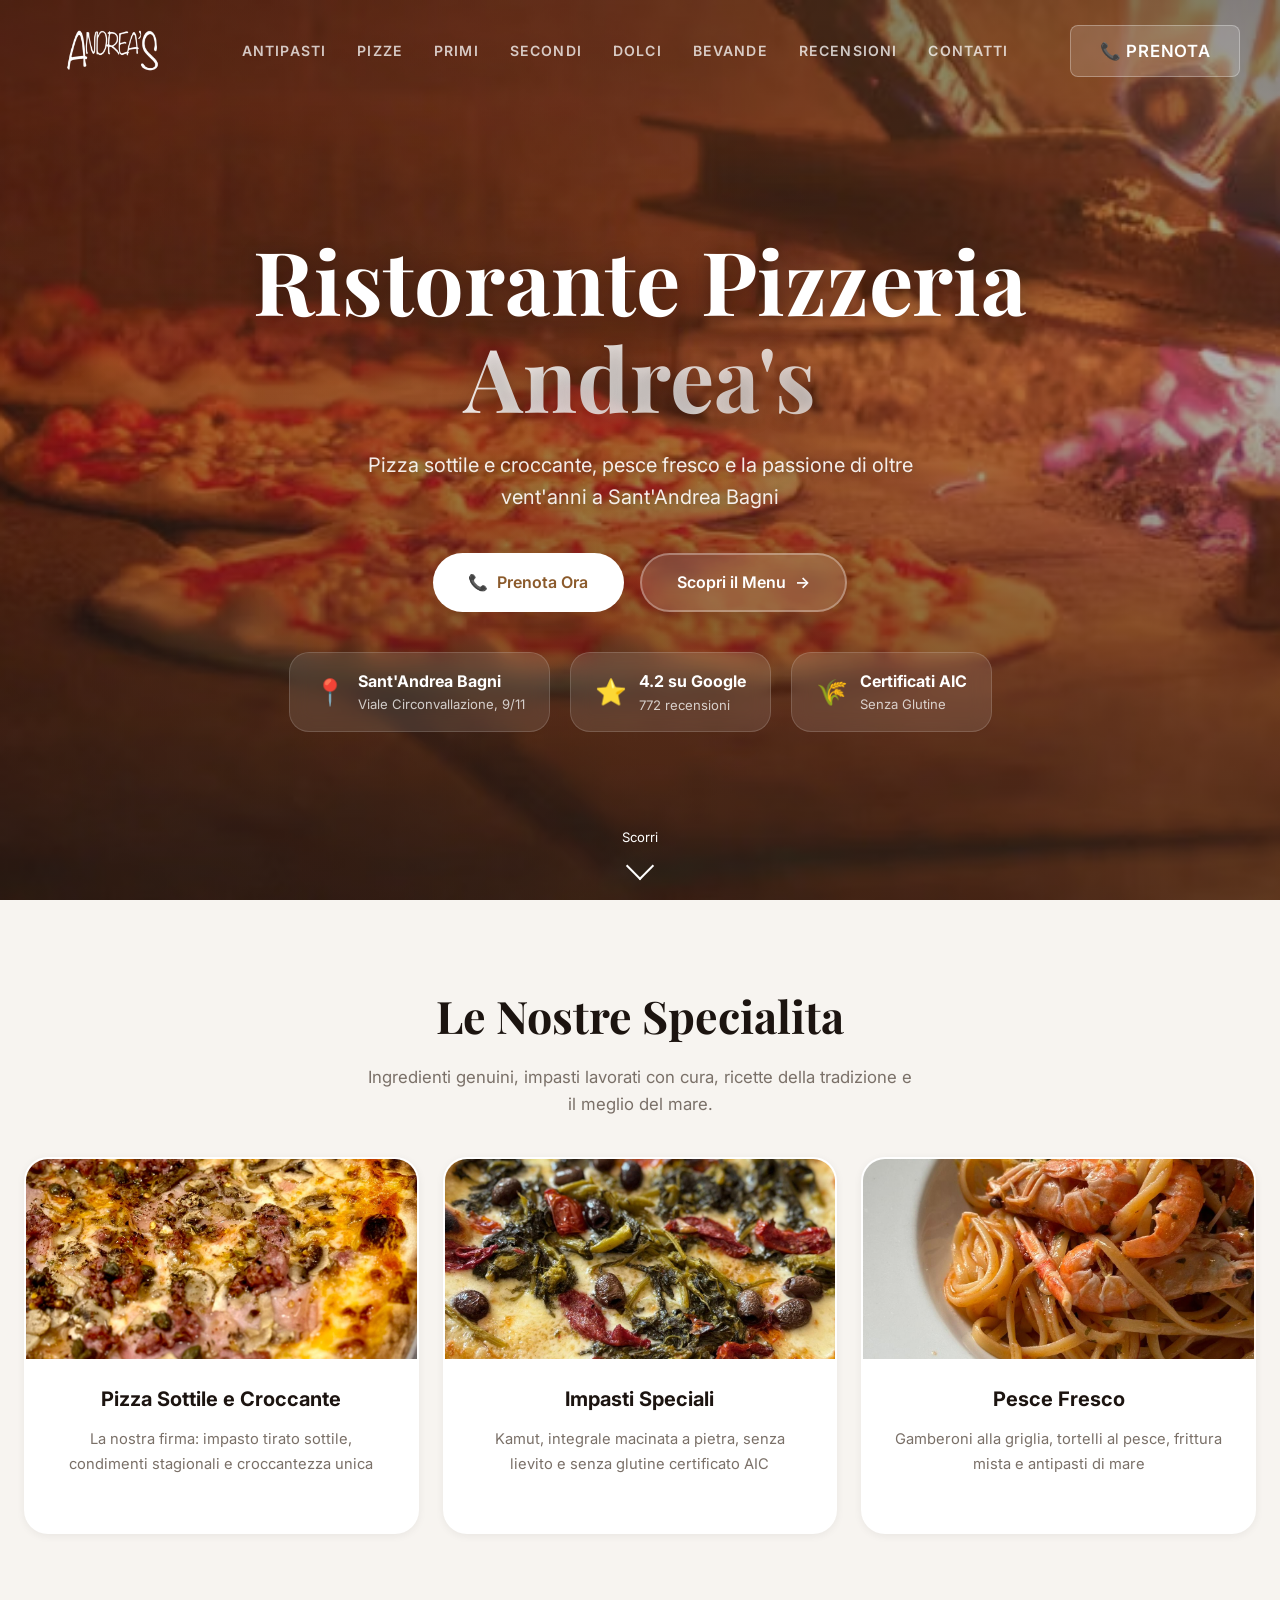
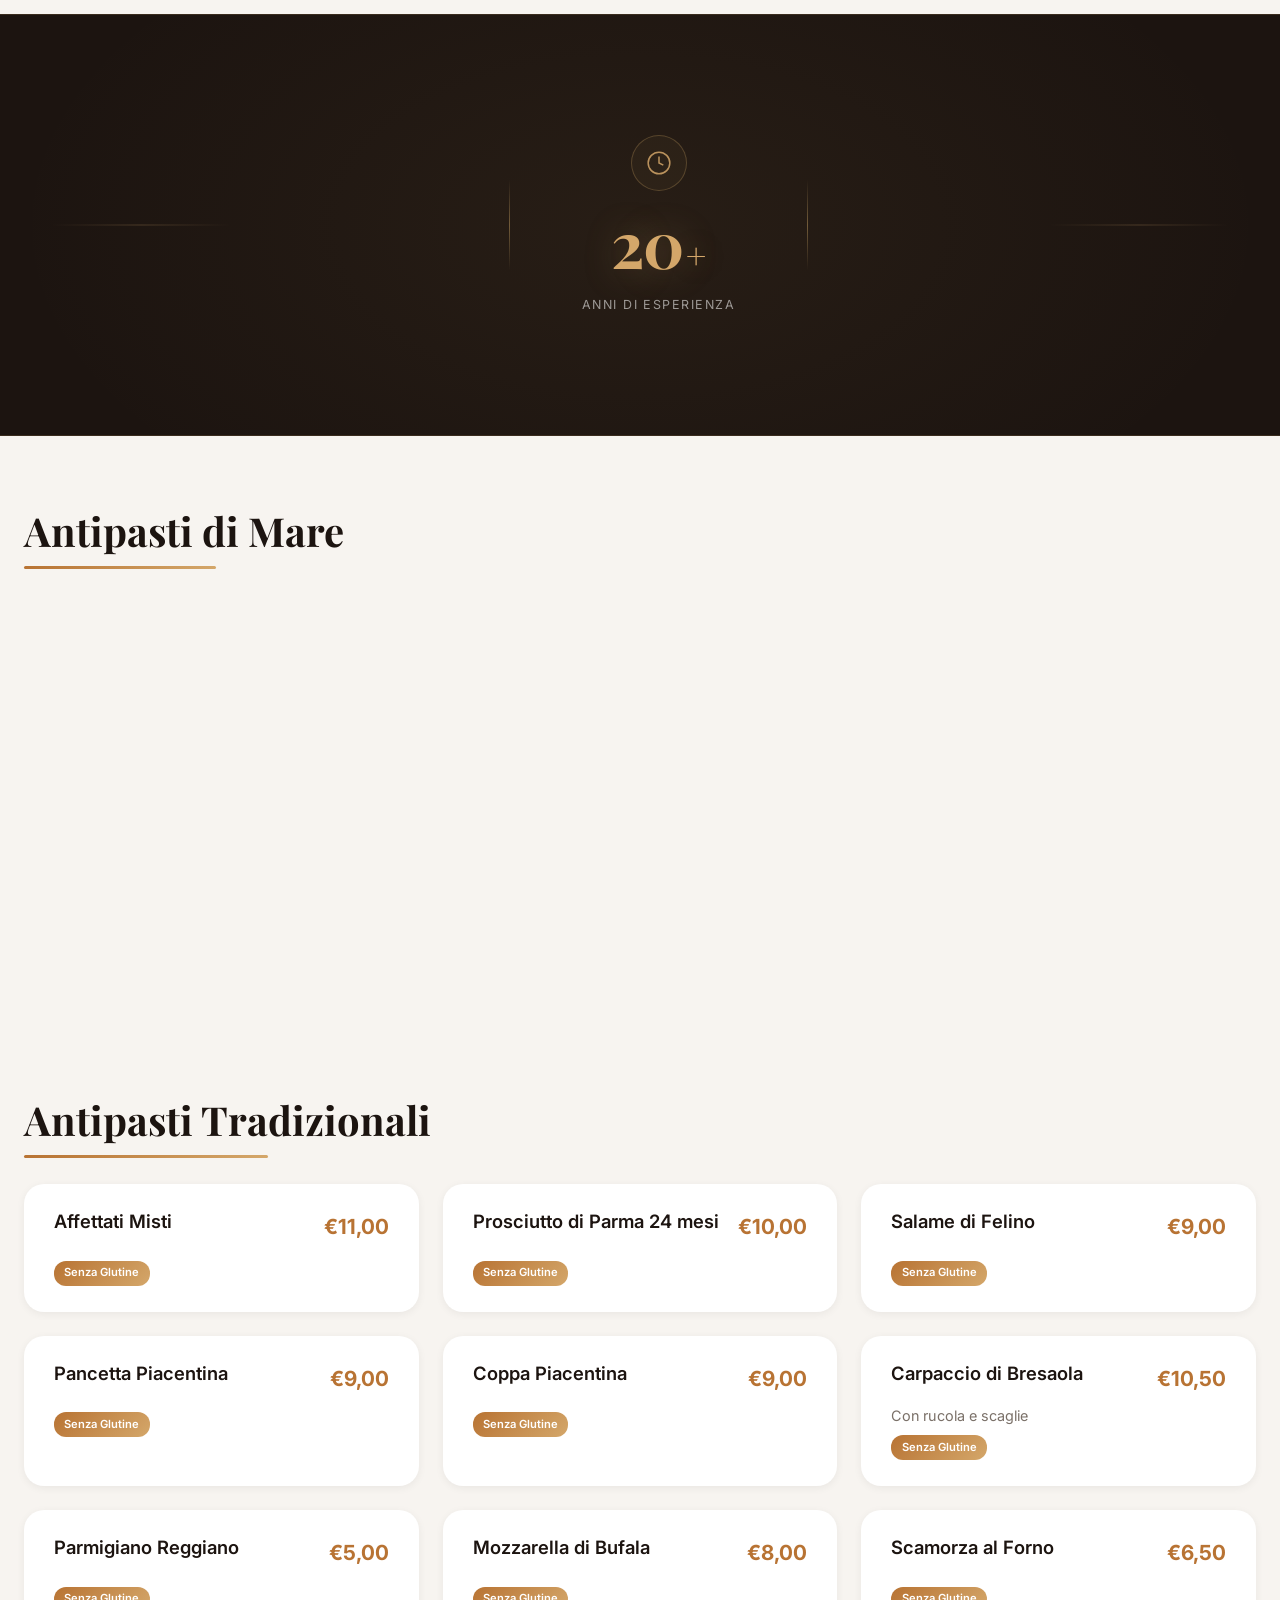
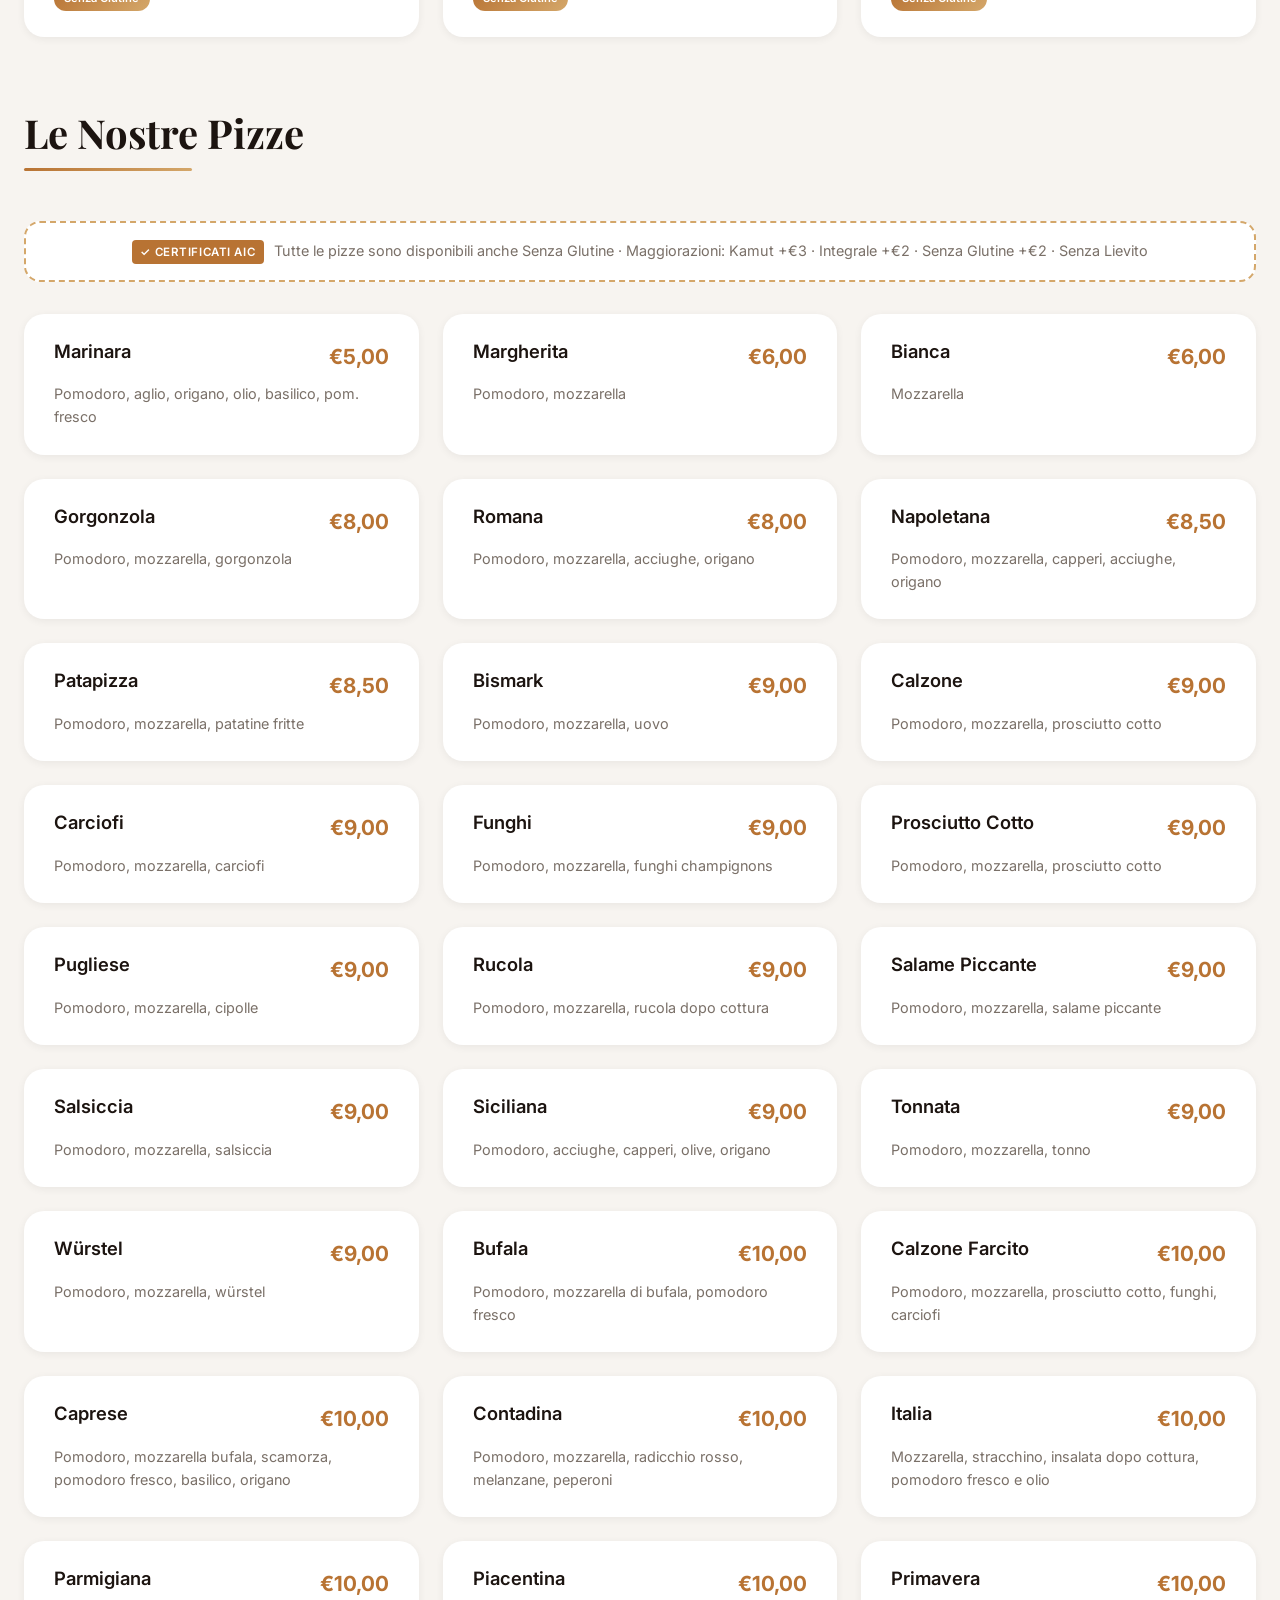
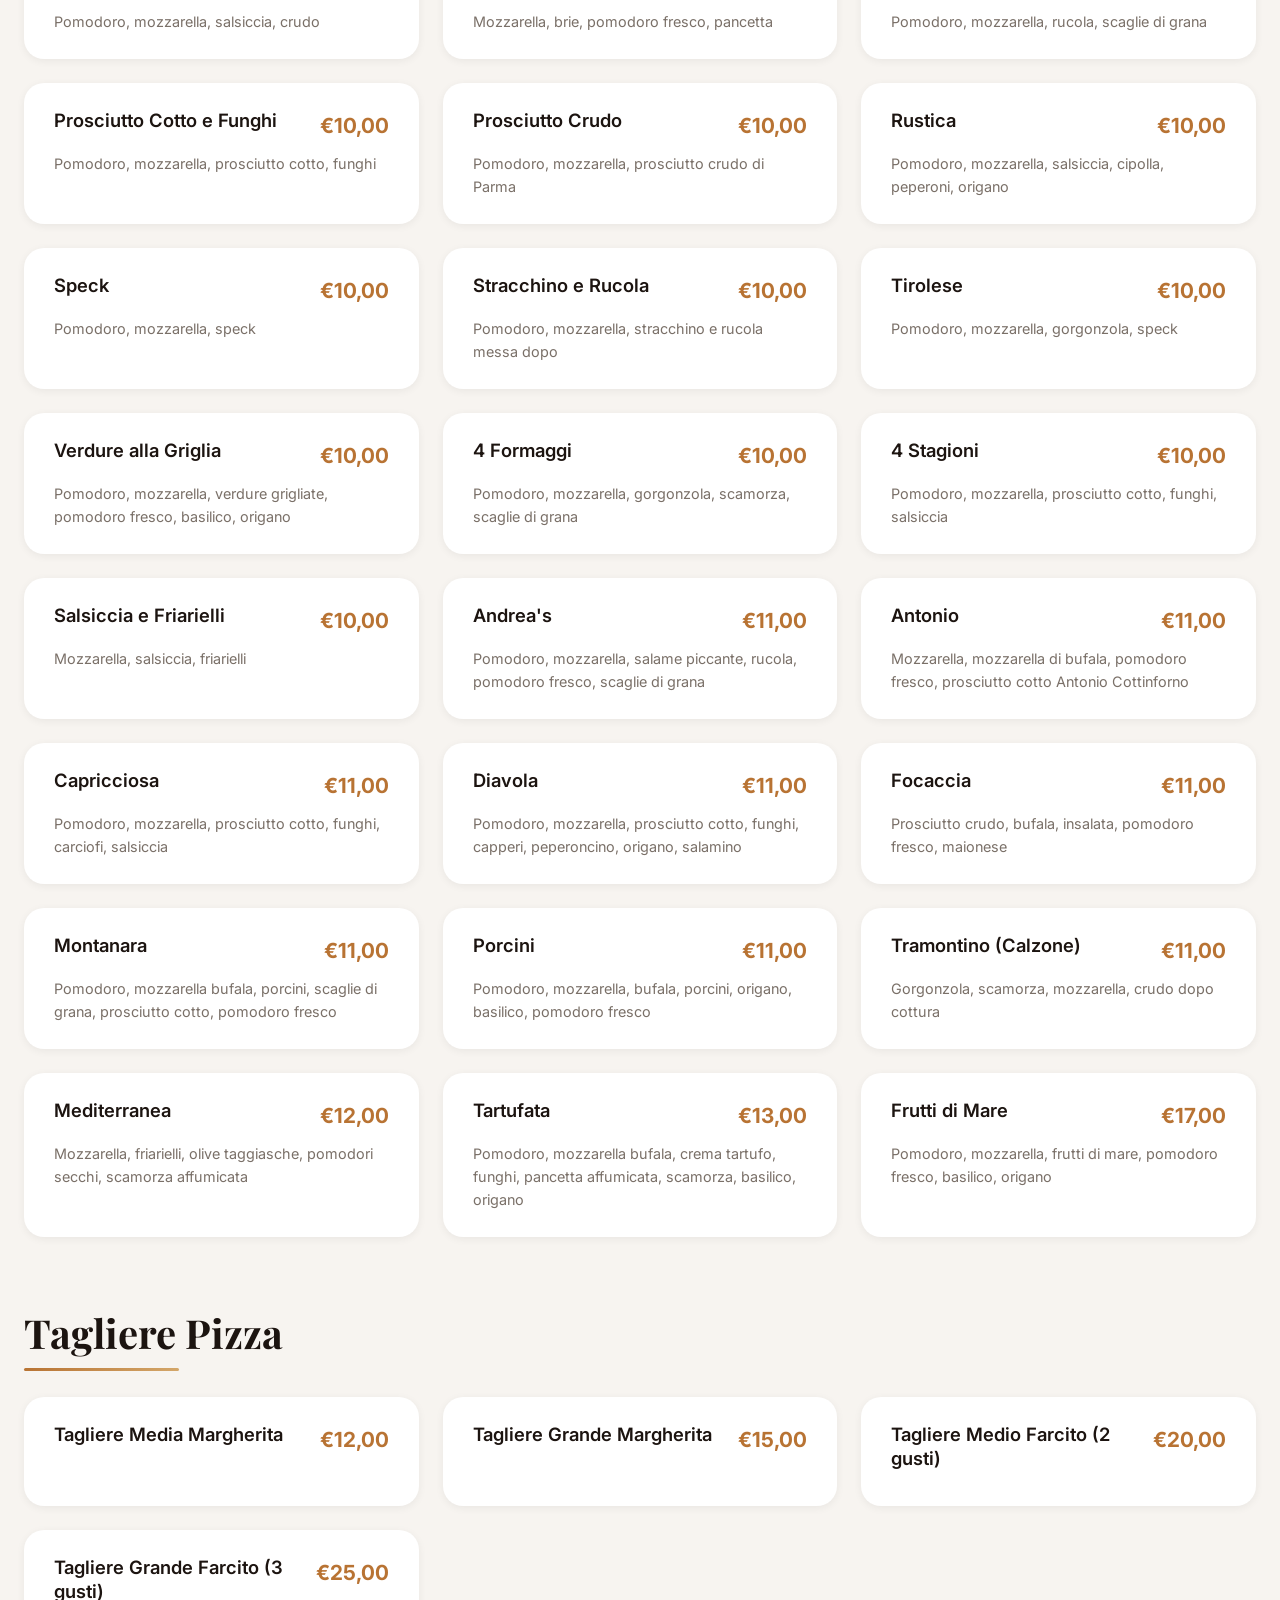
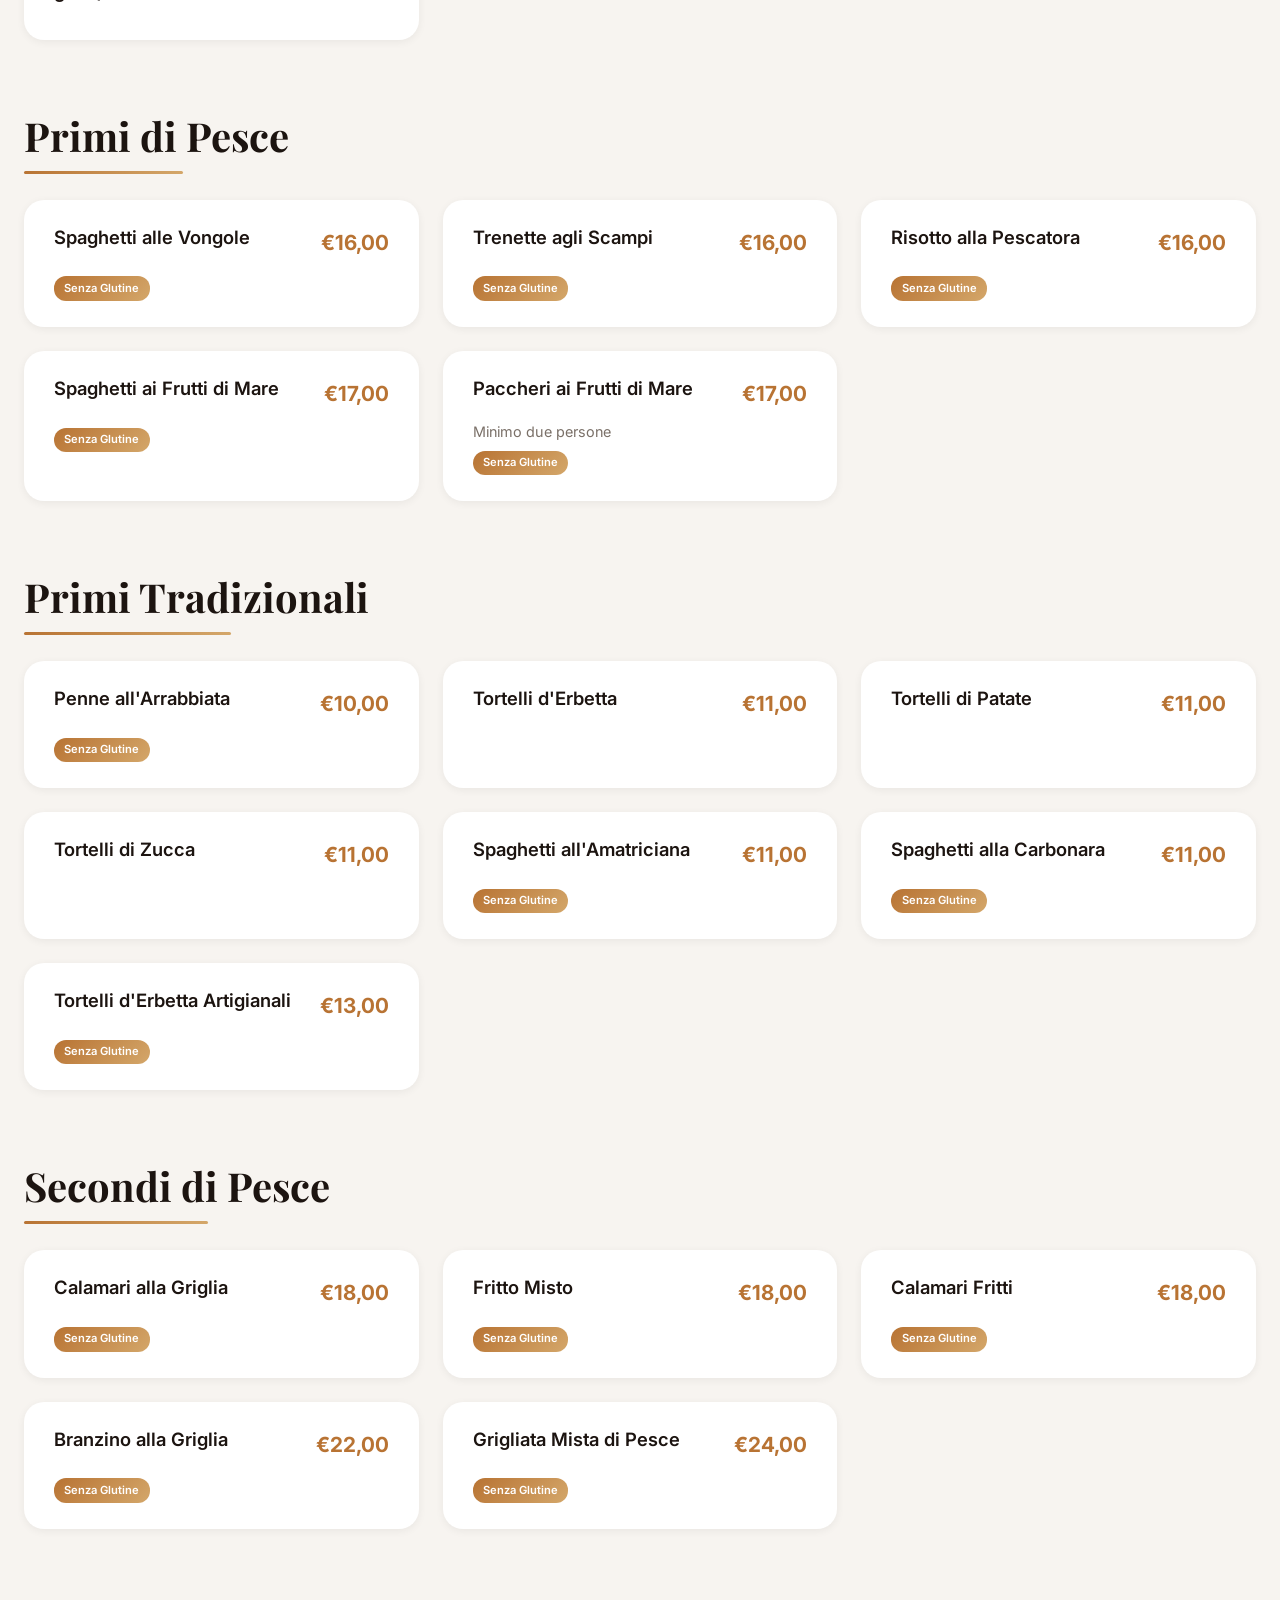
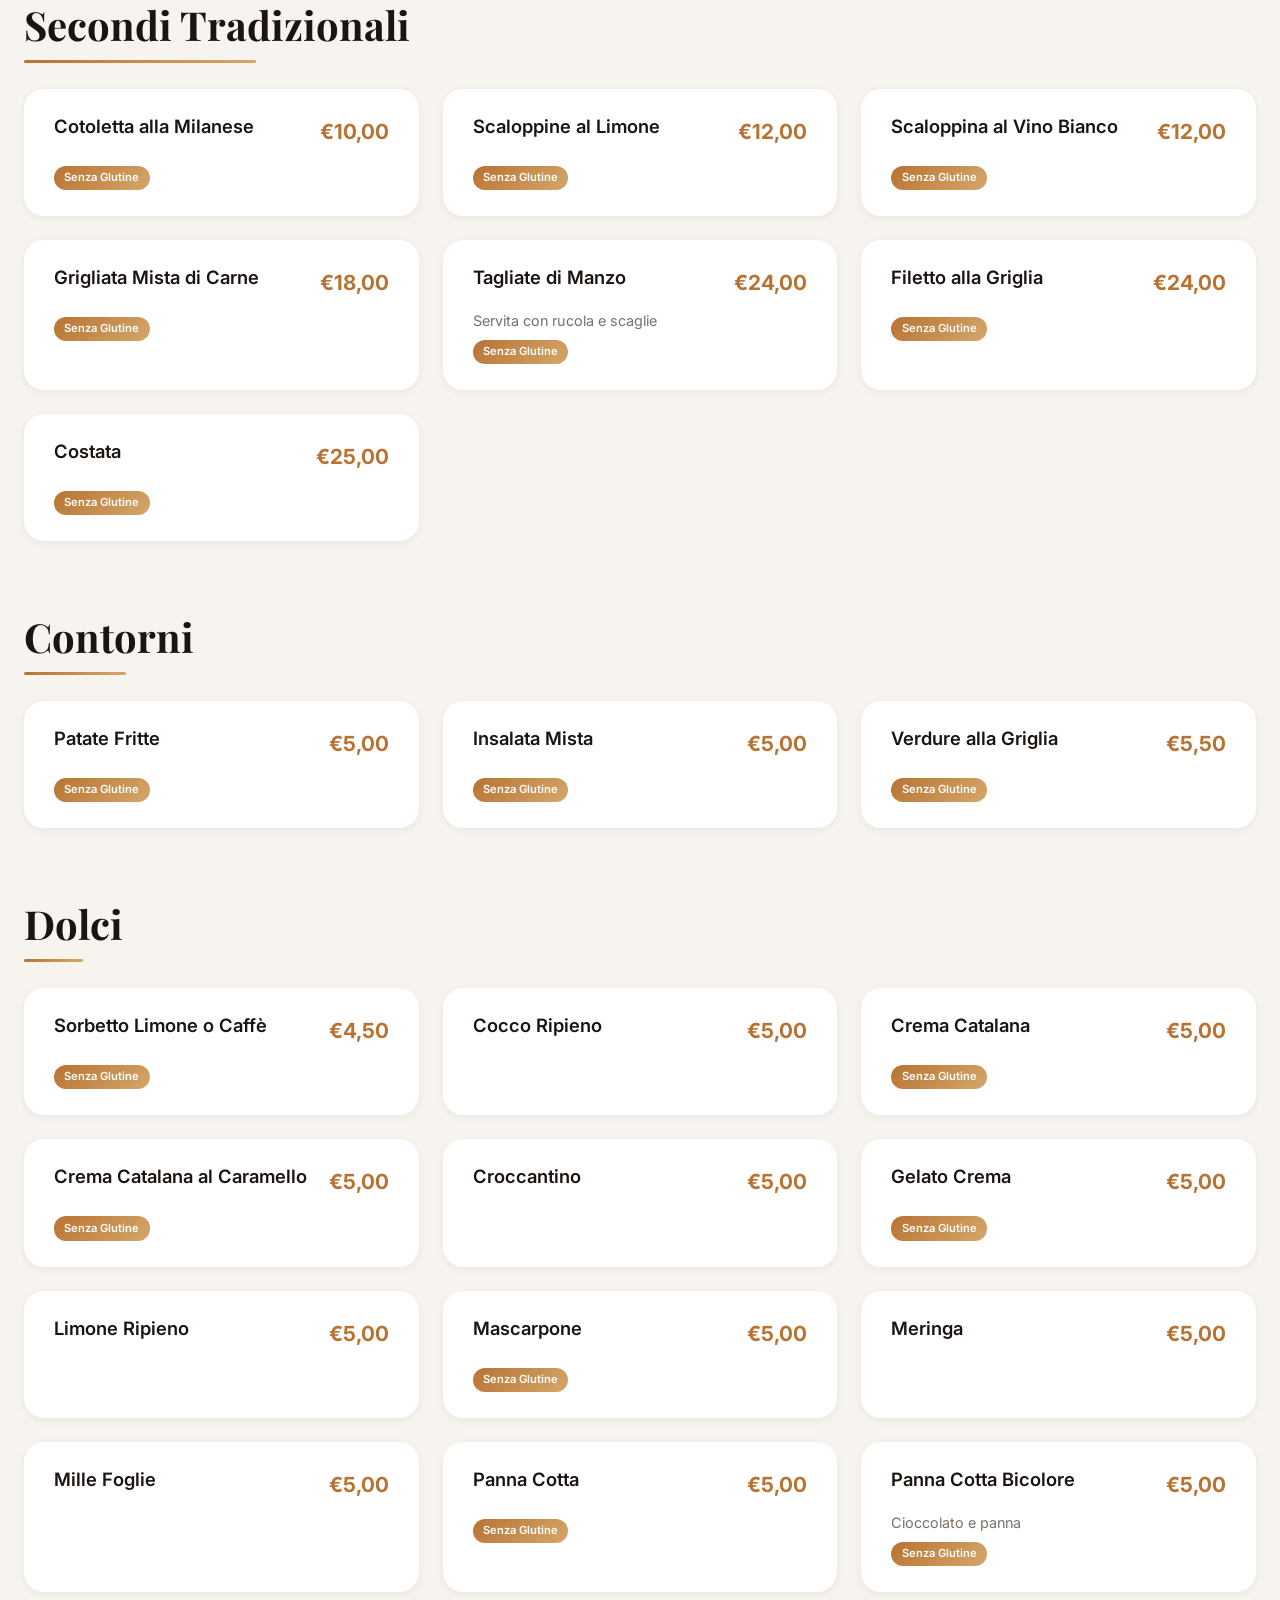
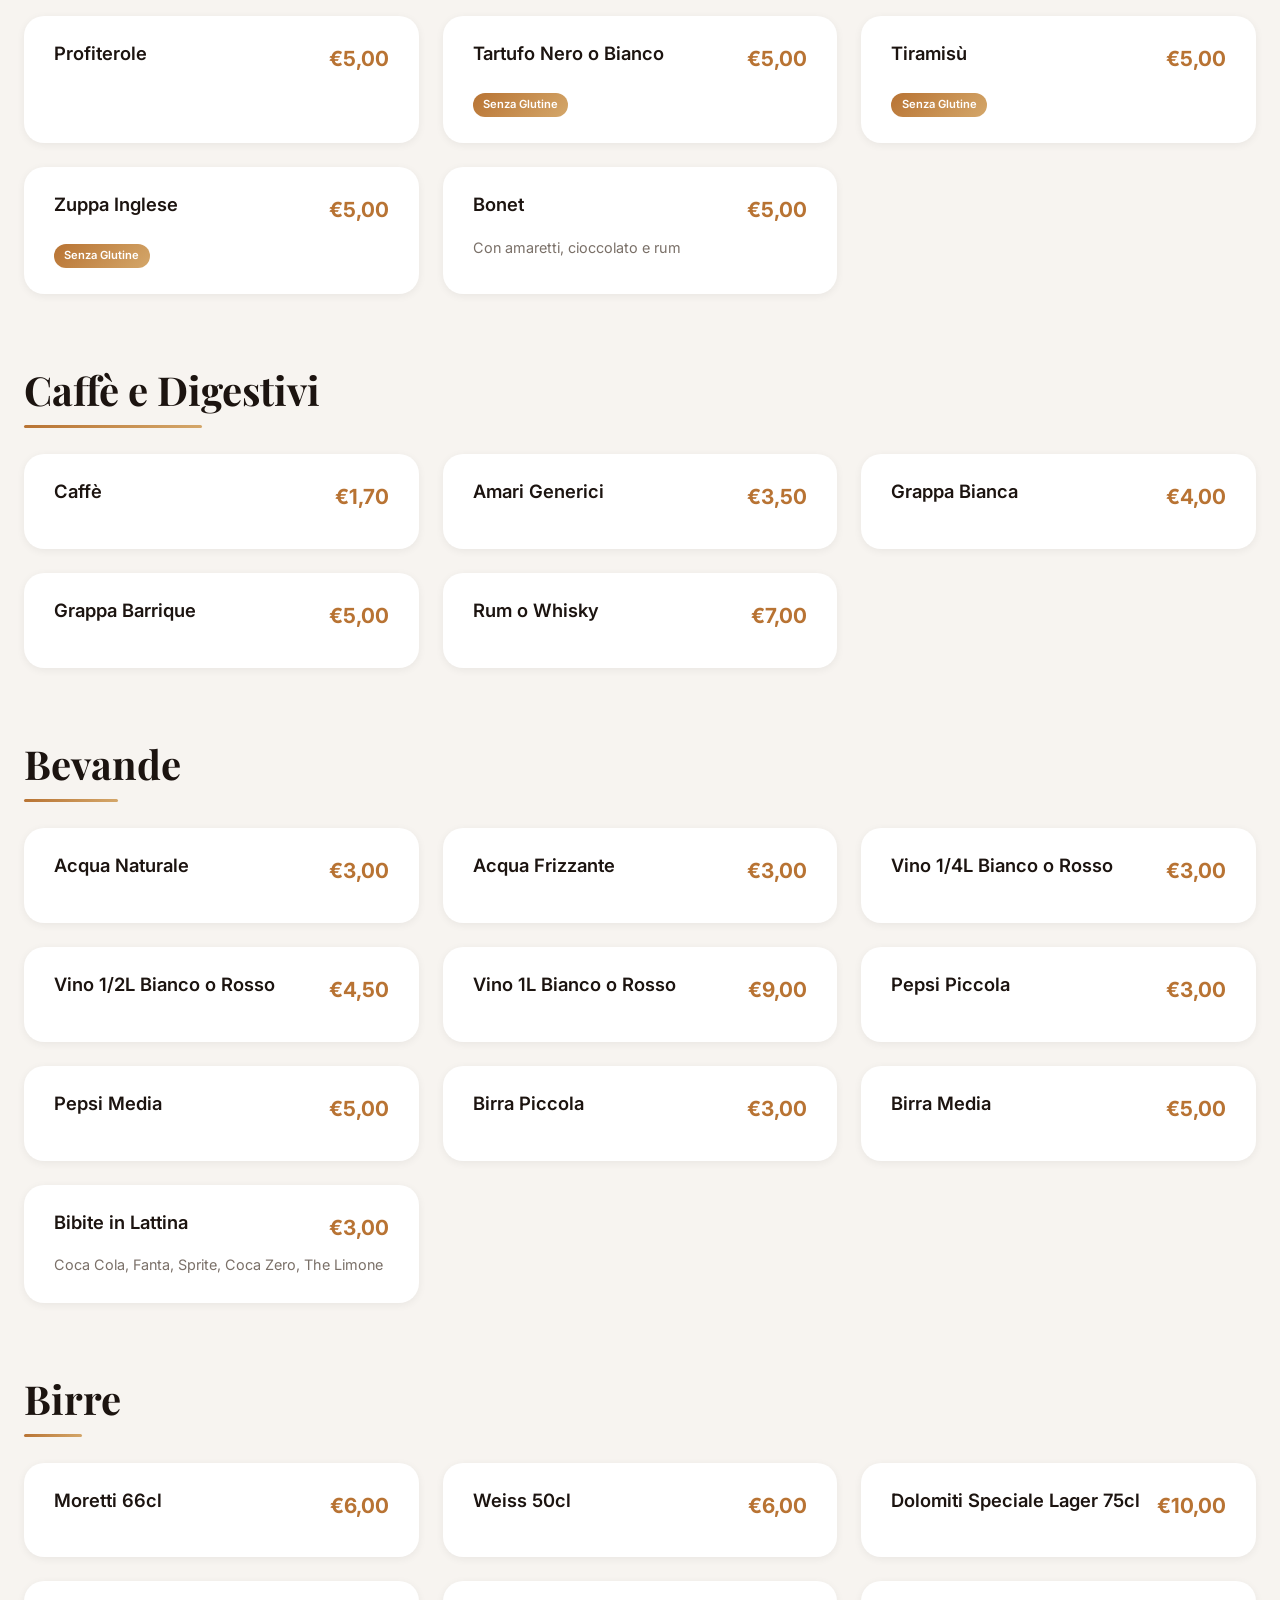
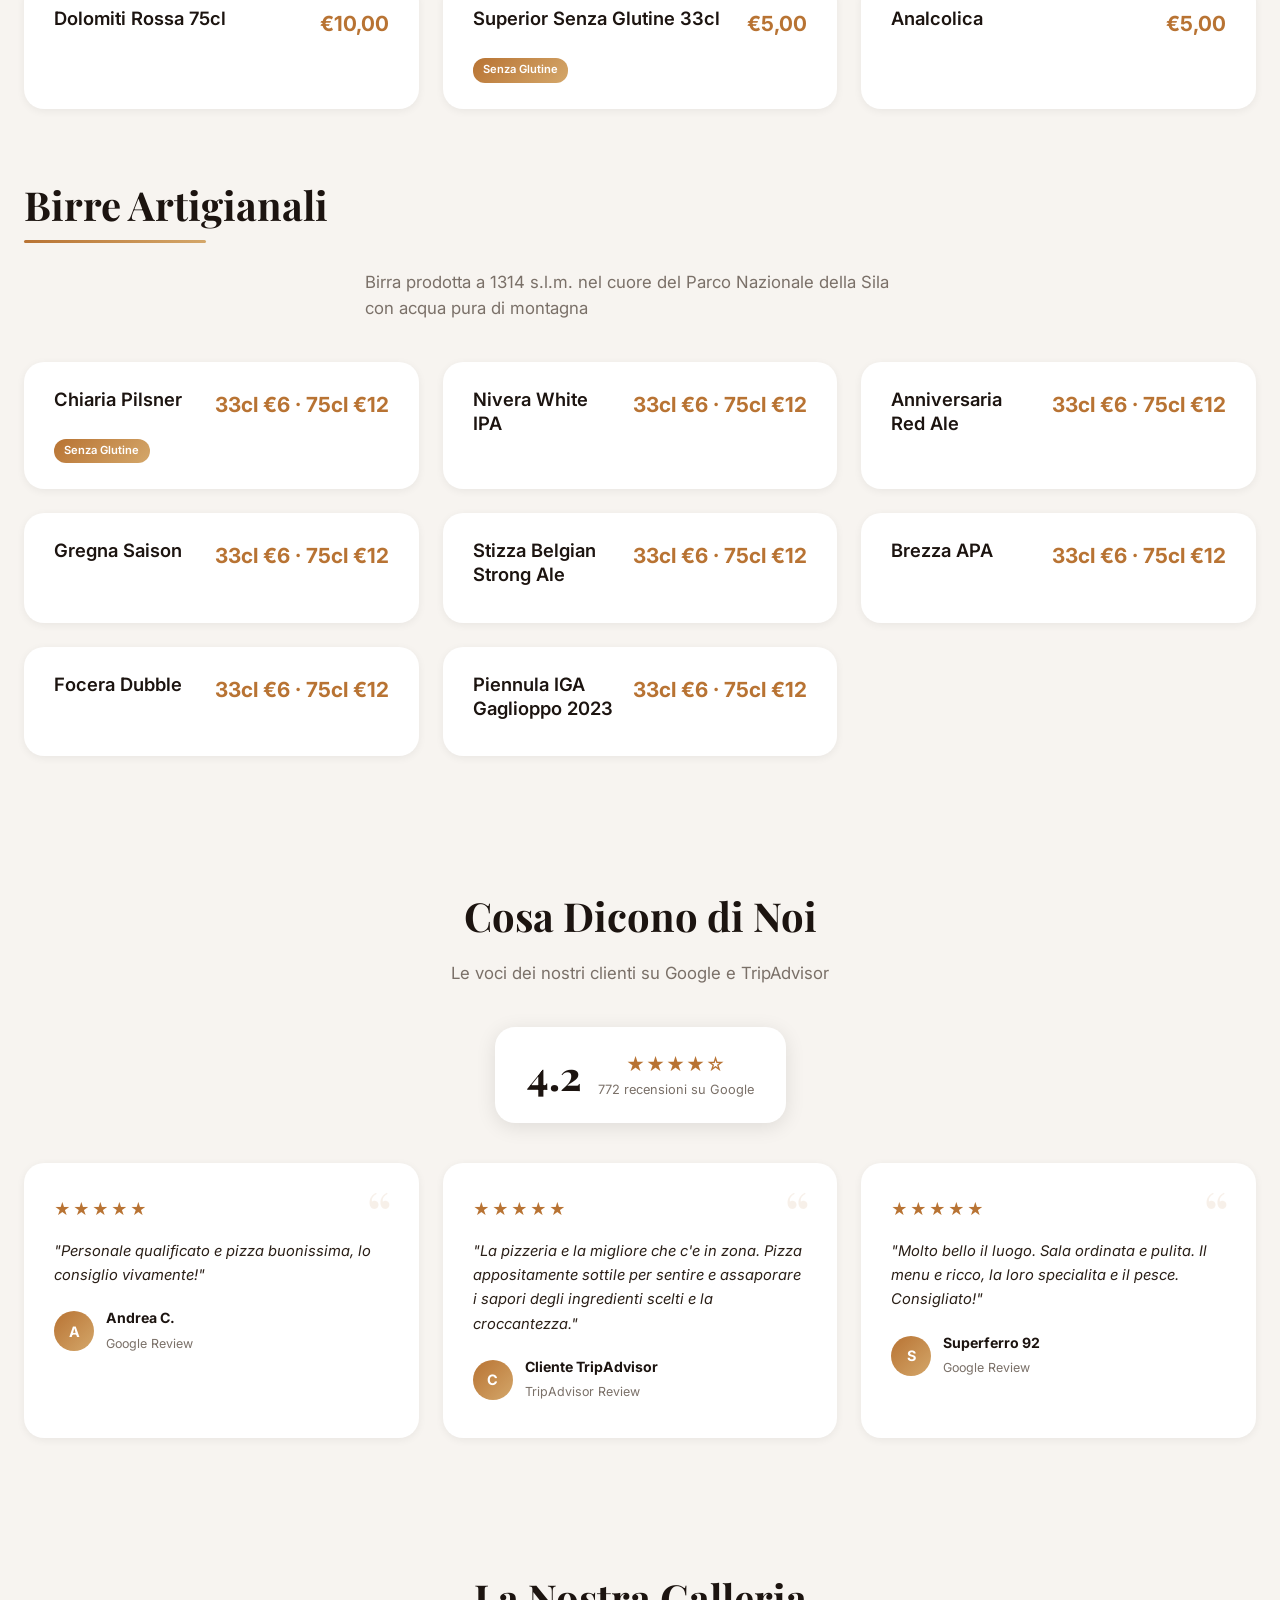
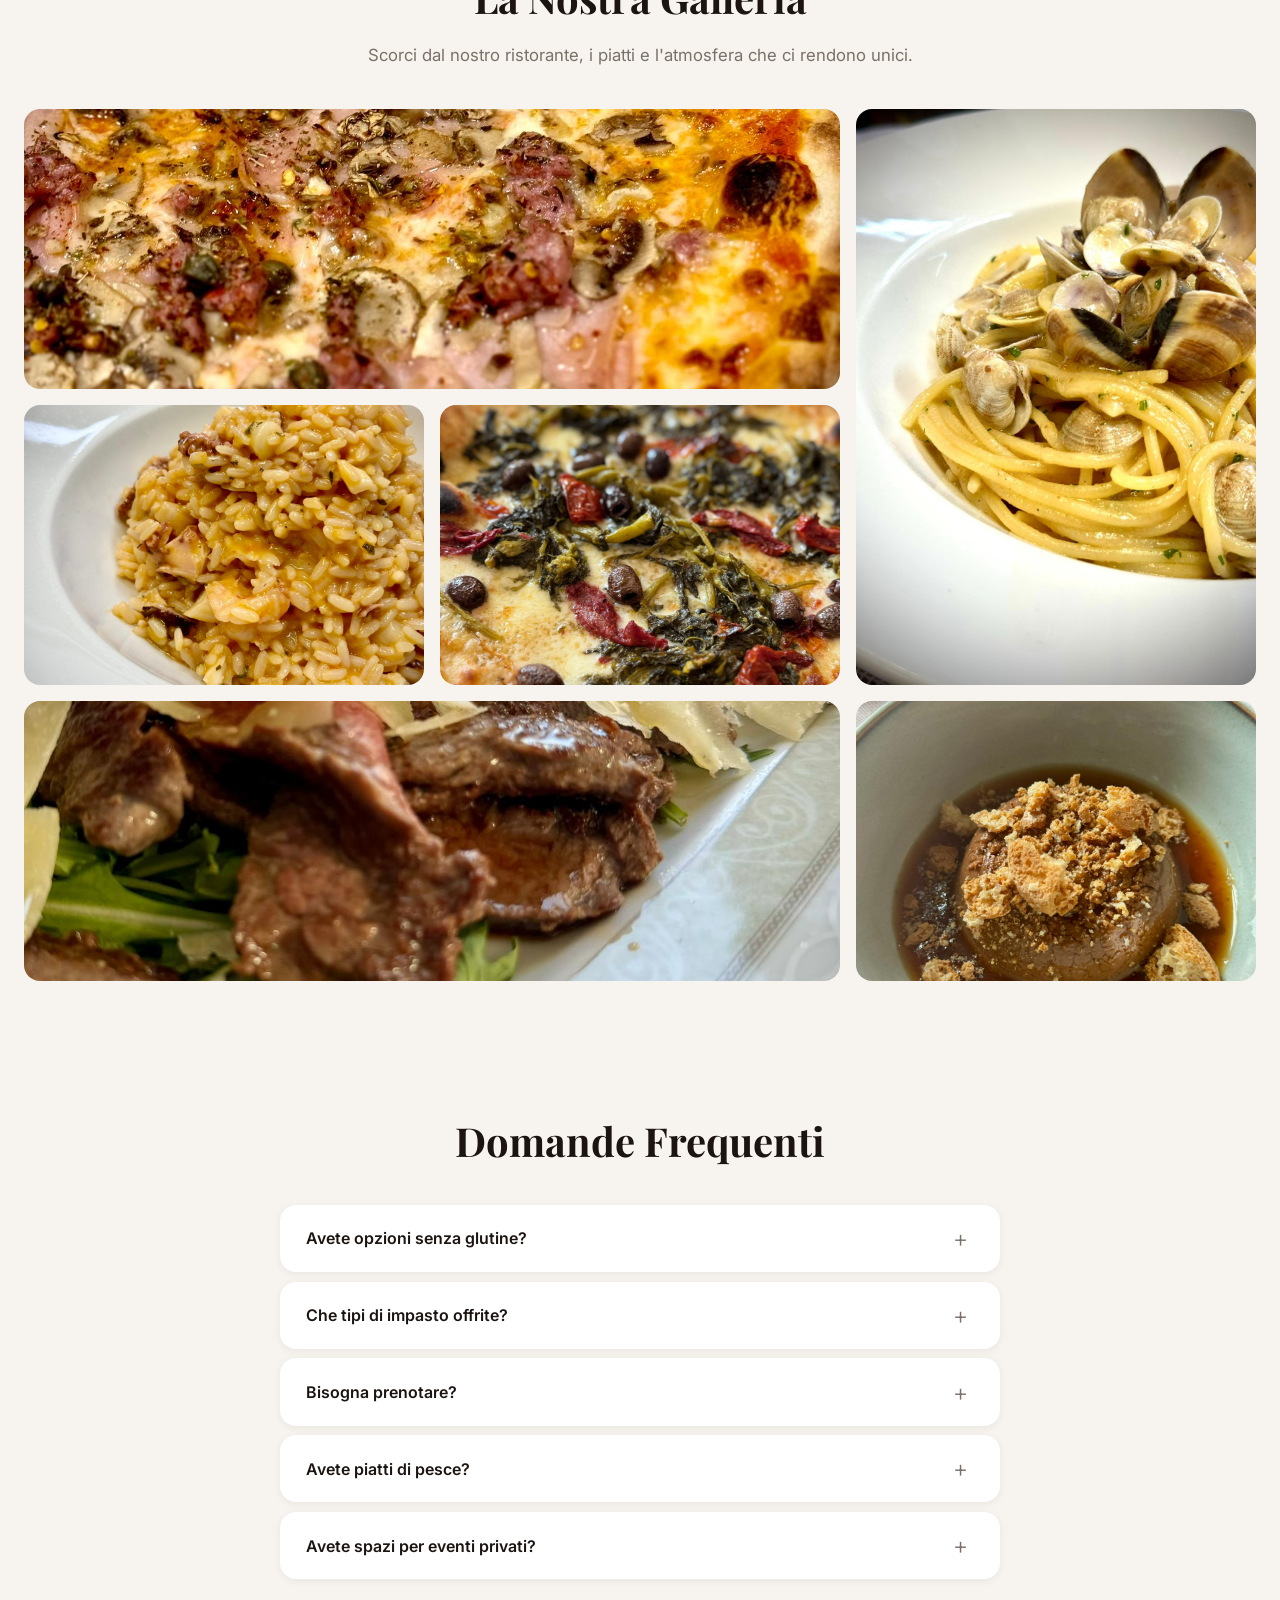
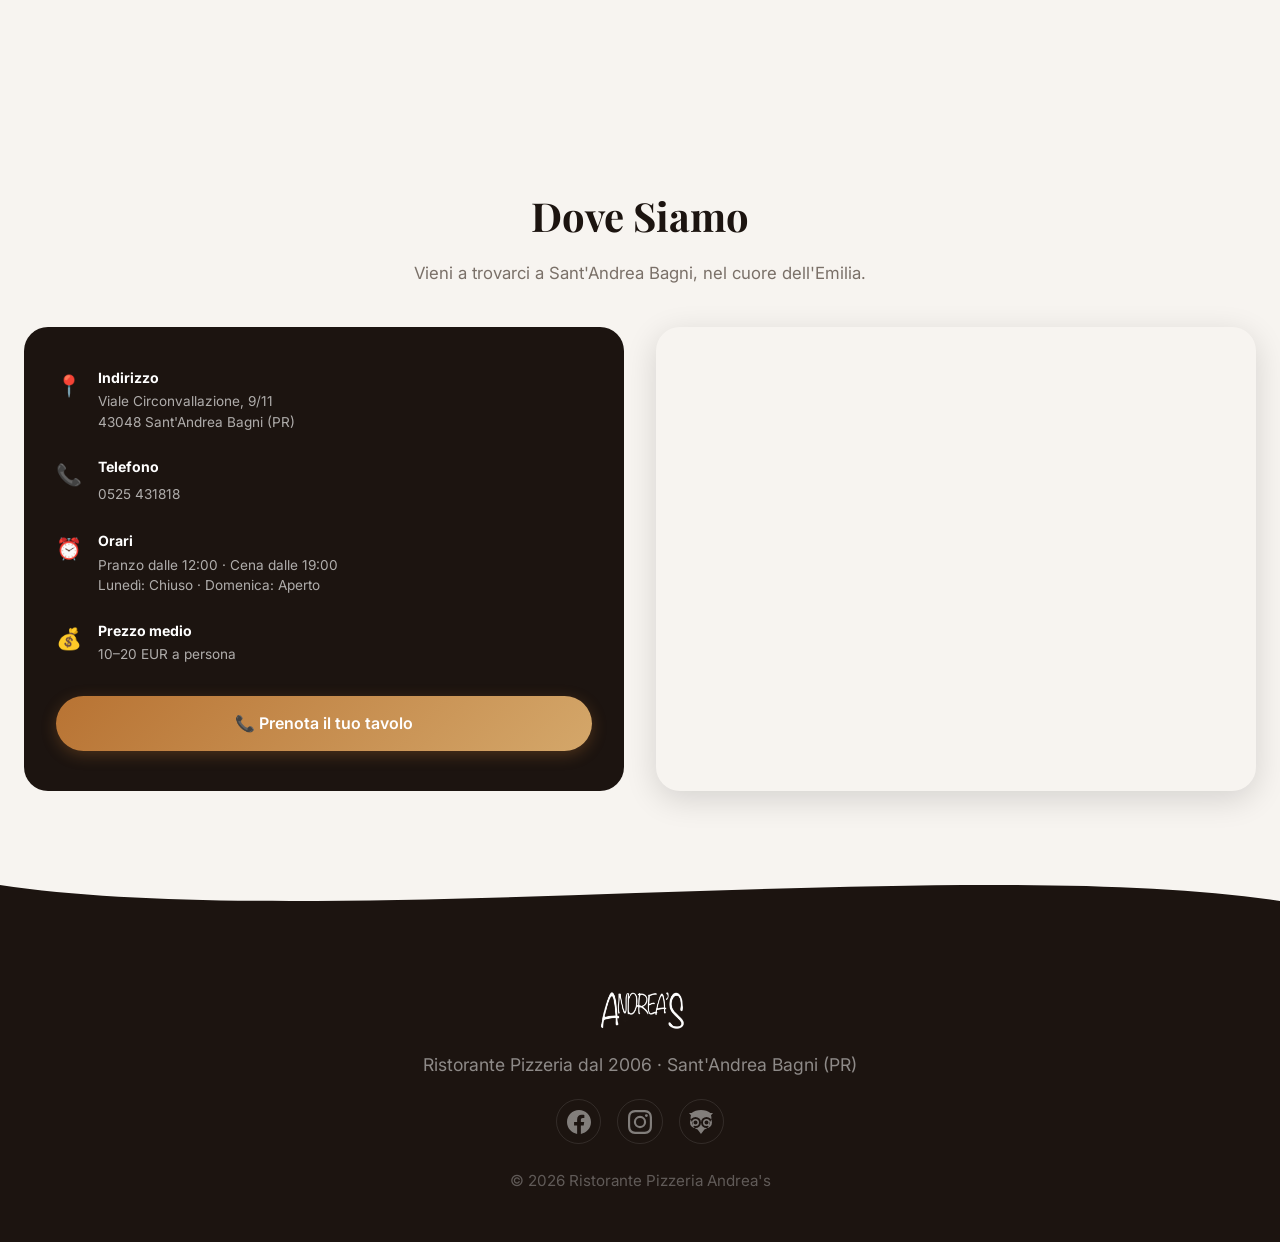
==== index.html @ 52771db2 "Replace Frutti di Mare gallery image with pizza scarola photo Co-Authored-By: Claude Opus 4.6 (1M co" ====
<!DOCTYPE html>
<html lang="it">
<head>
  <meta charset="UTF-8">
  <meta name="viewport" content="width=device-width, initial-scale=1.0">
  <title>Ristorante Pizzeria Andrea's – Sant'Andrea Bagni</title>
  <meta name="description" content="Ristorante Pizzeria Andrea's a Sant'Andrea Bagni (PR). Pizza sottile e croccante, pesce fresco, kamut, integrale, senza glutine. Prenota il tuo tavolo.">
  <link rel="canonical" href="https://www.ristorantepizzeriaandreas.it/">
  <meta name="theme-color" content="#B87333">
  <link rel="icon" href="data:image/svg+xml,<svg xmlns='http://www.w3.org/2000/svg' viewBox='0 0 100 100'><text y='.9em' font-size='90'>🍕</text></svg>">

  <!-- Open Graph -->
  <meta property="og:title" content="Ristorante Pizzeria Andrea's – Sant'Andrea Bagni">
  <meta property="og:description" content="Pizza sottile e croccante, pesce fresco e la passione di oltre vent'anni. Prenota il tuo tavolo!">
  <meta property="og:image" content="https://images.unsplash.com/photo-1513104890138-7c749659a591?w=1200&q=80&auto=format&fit=crop">
  <meta property="og:url" content="https://www.ristorantepizzeriaandreas.it/">
  <meta property="og:type" content="restaurant">

  <!-- Preload hero image -->
  <link rel="preload" as="image" href="images/hero.png" fetchpriority="high">

  <script type="application/ld+json">
  {
    "@context": "https://schema.org",
    "@type": "Restaurant",
    "name": "Ristorante Pizzeria Andrea's",
    "url": "https://www.ristorantepizzeriaandreas.it",
    "telephone": "+390525431818",
    "address": {
      "@type": "PostalAddress",
      "streetAddress": "Viale Circonvallazione 9/11",
      "addressLocality": "Sant'Andrea Bagni",
      "postalCode": "43048",
      "addressRegion": "PR",
      "addressCountry": "IT"
    },
    "servesCuisine": ["Pizza", "Pesce", "Italiana"],
    "priceRange": "€€",
    "aggregateRating": {
      "@type": "AggregateRating",
      "ratingValue": "4.2",
      "reviewCount": "772"
    }
  }
  </script>
  <script type="application/ld+json">
  {
    "@context": "https://schema.org",
    "@type": "FAQPage",
    "mainEntity": [
      {
        "@type": "Question",
        "name": "Avete opzioni senza glutine?",
        "acceptedAnswer": { "@type": "Answer", "text": "Si! Siamo certificati AIC. Abbiamo un ambiente dedicato per la preparazione dei piatti senza glutine." }
      },
      {
        "@type": "Question",
        "name": "Che tipi di impasto offrite?",
        "acceptedAnswer": { "@type": "Answer", "text": "Offriamo impasto classico sottile e croccante, kamut, integrale macinata a pietra, senza lievito e senza glutine." }
      },
      {
        "@type": "Question",
        "name": "Bisogna prenotare?",
        "acceptedAnswer": { "@type": "Answer", "text": "Consigliamo la prenotazione soprattutto nei weekend e festivi. Chiamateci al 0525 431818." }
      }
    ]
  }
  </script>
  <link rel="preconnect" href="https://fonts.googleapis.com">
  <link rel="preconnect" href="https://fonts.gstatic.com" crossorigin>
  <link href="https://fonts.googleapis.com/css2?family=Playfair+Display:wght@700&family=Inter:wght@300;400;500;600;700&display=swap" rel="stylesheet">
  <link rel="stylesheet" href="style.css">
</head>
<body>

  <!-- Floating Navigation -->
  <nav class="floating-nav" id="navbar">
    <div class="nav-container">
      <a href="#" class="nav-logo">
        <img src="images/logo.png" alt="Andrea's" class="nav-logo-img">
      </a>
      <ul class="nav-menu" id="navMenu">
        <li><a href="#antipasti"><span class="nav-icon">🍽️</span>Antipasti</a></li>
        <li><a href="#pizze"><span class="nav-icon">🍕</span>Pizze</a></li>
        <li><a href="#primi"><span class="nav-icon">🍝</span>Primi</a></li>
        <li><a href="#secondi"><span class="nav-icon">🥩</span>Secondi</a></li>
        <li><a href="#dolci"><span class="nav-icon">🍰</span>Dolci</a></li>
        <li><a href="#bevande"><span class="nav-icon">🍷</span>Bevande</a></li>
        <li><a href="#recensioni"><span class="nav-icon">⭐</span>Recensioni</a></li>
        <li><a href="#contatti"><span class="nav-icon">📍</span>Contatti</a></li>
        <li class="mobile-only"><a href="tel:+390525431818" class="nav-cta"><span class="nav-icon">📞</span>Prenota</a></li>
      </ul>
      <div class="nav-right">
        <a href="tel:+390525431818" class="nav-cta">📞 Prenota</a>
        <button class="menu-toggle" id="menuToggle" aria-label="Menu">
          <span></span><span></span><span></span>
        </button>
      </div>
    </div>
  </nav>

  <!-- Full-Screen Hero -->
  <section id="hero" class="hero-fullscreen">
    <div class="hero-background">
      <div class="hero-overlay"></div>
    </div>
    <div class="hero-content-wrapper">
      <h1 class="hero-title">
        <span class="hero-title-line">Ristorante Pizzeria</span>
        <span class="hero-title-line hero-title-main">Andrea's</span>
      </h1>
      <p class="hero-subtitle">Pizza sottile e croccante, pesce fresco e la passione di oltre vent'anni a Sant'Andrea Bagni</p>
      <div class="hero-actions">
        <a href="tel:+390525431818" class="btn-hero-primary">
          <span>📞</span>
          <span>Prenota Ora</span>
        </a>
        <a href="#specialita" class="btn-hero-secondary">
          <span>Scopri il Menu</span>
          <span>&rarr;</span>
        </a>
      </div>
      <div class="hero-info">
        <a class="info-item" href="https://maps.app.goo.gl/9vAegMqUv8PAdo4C7" target="_blank" rel="noopener noreferrer">
          <div class="info-icon">📍</div>
          <div class="info-text">
            <strong>Sant'Andrea Bagni</strong>
            <span>Viale Circonvallazione, 9/11</span>
          </div>
        </a>
        <div class="info-item">
          <div class="info-icon">⭐</div>
          <div class="info-text">
            <strong>4.2 su Google</strong>
            <span>772 recensioni</span>
          </div>
        </div>
        <div class="info-item">
          <div class="info-icon">🌾</div>
          <div class="info-text">
            <strong>Certificati AIC</strong>
            <span>Senza Glutine</span>
          </div>
        </div>
      </div>
    </div>
    <div class="scroll-indicator">
      <span>Scorri</span>
      <div class="scroll-arrow"></div>
    </div>
  </section>

  <main class="main-container">

    <!-- Top Picks / Specialita -->
    <section id="specialita" class="top-picks-section">
      <h2>Le Nostre Specialita</h2>
      <p class="section-subtitle">Ingredienti genuini, impasti lavorati con cura, ricette della tradizione e il meglio del mare.</p>
      <div class="top-picks-grid">
        <a class="pick-card" href="#pizze">
          <div class="pick-image"><img src="images/pizza-diavola.jpeg" alt="Pizza sottile e croccante" loading="lazy"></div>
          <h3>Pizza Sottile e Croccante</h3>
          <p>La nostra firma: impasto tirato sottile, condimenti stagionali e croccantezza unica</p>
          <span class="pick-card-cta">Vedi le pizze &rarr;</span>
        </a>
        <a class="pick-card" href="#pizze">
          <div class="pick-image"><img src="images/pizza-mediterranea.jpeg" alt="Impasti speciali artigianali" loading="lazy"></div>
          <h3>Impasti Speciali</h3>
          <p>Kamut, integrale macinata a pietra, senza lievito e senza glutine certificato AIC</p>
          <span class="pick-card-cta">Vedi le pizze &rarr;</span>
        </a>
        <a class="pick-card" href="#antipasti">
          <div class="pick-image"><img src="images/spaghetti-scampi.jpeg" alt="Pesce fresco alla griglia" loading="lazy"></div>
          <h3>Pesce Fresco</h3>
          <p>Gamberoni alla griglia, tortelli al pesce, frittura mista e antipasti di mare</p>
          <span class="pick-card-cta">Vedi gli antipasti &rarr;</span>
        </a>
      </div>
    </section>

    <!-- STATS BAR -->
    <section class="stats-section" id="stats">
      <div class="stats-decoration stats-decoration-left"></div>
      <div class="stats-decoration stats-decoration-right"></div>
      <div class="stats-grid">
        <div class="stat-item">
          <div class="stat-icon">
            <svg viewBox="0 0 24 24" width="26" height="26" fill="none" stroke="currentColor" stroke-width="1.4"><path d="M12 2l3.09 6.26L22 9.27l-5 4.87 1.18 6.88L12 17.77l-6.18 3.25L7 14.14 2 9.27l6.91-1.01L12 2z"/></svg>
          </div>
          <span class="stat-number" data-target="772">0</span>
          <span class="stat-label">Recensioni Google</span>
        </div>
        <div class="stat-divider"></div>
        <div class="stat-item">
          <div class="stat-icon">
            <svg viewBox="0 0 24 24" width="26" height="26" fill="none" stroke="currentColor" stroke-width="1.4"><circle cx="12" cy="12" r="10"/><polyline points="12 6 12 12 16 14"/></svg>
          </div>
          <span class="stat-number-wrap"><span class="stat-number" data-target="20">0</span><span class="stat-suffix">+</span></span>
          <span class="stat-label">Anni di Esperienza</span>
        </div>
        <div class="stat-divider"></div>
        <div class="stat-item">
          <div class="stat-icon">
            <svg viewBox="0 0 24 24" width="26" height="26" fill="none" stroke="currentColor" stroke-width="1.4"><path d="M12 2C6.48 2 2 6.48 2 12s4.48 10 10 10 10-4.48 10-10S17.52 2 12 2zm-1 17.93c-3.95-.49-7-3.85-7-7.93 0-.62.08-1.21.21-1.79L9 15v1c0 1.1.9 2 2 2v1.93zm6.9-2.54c-.26-.81-1-1.39-1.9-1.39h-1v-3c0-.55-.45-1-1-1H8v-2h2c.55 0 1-.45 1-1V7h2c1.1 0 2-.9 2-2v-.41c2.93 1.19 5 4.06 5 7.41 0 2.08-.8 3.97-2.1 5.39z"/></svg>
          </div>
          <span class="stat-number" data-target="5">0</span>
          <span class="stat-label">Tipi di Impasto</span>
        </div>
      </div>
    </section>

    <!-- COPERTO NOTE -->

    <!-- ANTIPASTI DI MARE -->
    <section id="antipasti" class="menu-section">
      <h2>Antipasti di Mare</h2>
      <div class="menu-grid">
        <div class="menu-item">
          <div class="item-header">
            <h3>Carrellata di Mare</h3>
            <span class="price">&euro;19,00</span>
          </div>
          <span class="badge">Senza Glutine</span>
        </div>
        <div class="menu-item">
          <div class="item-header">
            <h3>Insalata di Mare</h3>
            <span class="price">&euro;15,00</span>
          </div>
          <span class="badge">Senza Glutine</span>
        </div>
        <div class="menu-item">
          <div class="item-header">
            <h3>Gamberetti in Salsa Rosa</h3>
            <span class="price">&euro;15,00</span>
          </div>
          <span class="badge">Senza Glutine</span>
        </div>
        <div class="menu-item">
          <div class="item-header">
            <h3>Alici Marinate</h3>
            <span class="price">&euro;14,00</span>
          </div>
          <span class="badge">Senza Glutine</span>
        </div>
        <div class="menu-item">
          <div class="item-header">
            <h3>Salmone Marinato</h3>
            <span class="price">&euro;15,00</span>
          </div>
          <span class="badge">Senza Glutine</span>
        </div>
        <div class="menu-item">
          <div class="item-header">
            <h3>Pesce Spada Affumicato</h3>
            <span class="price">&euro;14,00</span>
          </div>
          <span class="badge">Senza Glutine</span>
        </div>
        <div class="menu-item">
          <div class="item-header">
            <h3>Tonno Affumicato</h3>
            <span class="price">&euro;14,00</span>
          </div>
          <span class="badge">Senza Glutine</span>
        </div>
      </div>
    </section>

    <!-- ANTIPASTI TRADIZIONALI -->
    <section class="menu-section">
      <h2>Antipasti Tradizionali</h2>
      <div class="menu-grid">
        <div class="menu-item">
          <div class="item-header">
            <h3>Affettati Misti</h3>
            <span class="price">&euro;11,00</span>
          </div>
          <span class="badge">Senza Glutine</span>
        </div>
        <div class="menu-item">
          <div class="item-header">
            <h3>Prosciutto di Parma 24 mesi</h3>
            <span class="price">&euro;10,00</span>
          </div>
          <span class="badge">Senza Glutine</span>
        </div>
        <div class="menu-item">
          <div class="item-header">
            <h3>Salame di Felino</h3>
            <span class="price">&euro;9,00</span>
          </div>
          <span class="badge">Senza Glutine</span>
        </div>
        <div class="menu-item">
          <div class="item-header">
            <h3>Pancetta Piacentina</h3>
            <span class="price">&euro;9,00</span>
          </div>
          <span class="badge">Senza Glutine</span>
        </div>
        <div class="menu-item">
          <div class="item-header">
            <h3>Coppa Piacentina</h3>
            <span class="price">&euro;9,00</span>
          </div>
          <span class="badge">Senza Glutine</span>
        </div>
        <div class="menu-item">
          <div class="item-header">
            <h3>Carpaccio di Bresaola</h3>
            <span class="price">&euro;10,50</span>
          </div>
          <p class="ingredients">Con rucola e scaglie</p>
          <span class="badge">Senza Glutine</span>
        </div>
        <div class="menu-item">
          <div class="item-header">
            <h3>Parmigiano Reggiano</h3>
            <span class="price">&euro;5,00</span>
          </div>
          <span class="badge">Senza Glutine</span>
        </div>
        <div class="menu-item">
          <div class="item-header">
            <h3>Mozzarella di Bufala</h3>
            <span class="price">&euro;8,00</span>
          </div>
          <span class="badge">Senza Glutine</span>
        </div>
        <div class="menu-item">
          <div class="item-header">
            <h3>Scamorza al Forno</h3>
            <span class="price">&euro;6,50</span>
          </div>
          <span class="badge">Senza Glutine</span>
        </div>
      </div>
    </section>

    <!-- PIZZE -->
    <section id="pizze" class="menu-section">
      <h2>Le Nostre Pizze</h2>
      <p class="menu-note"><span class="aic-chip">✓ Certificati AIC</span> Tutte le pizze sono disponibili anche Senza Glutine &middot; Maggiorazioni: Kamut +&euro;3 &middot; Integrale +&euro;2 &middot; Senza Glutine +&euro;2 &middot; Senza Lievito</p>
      <div class="menu-grid">
        <div class="menu-item">
          <div class="item-header">
            <h3>Marinara</h3>
            <span class="price">&euro;5,00</span>
          </div>
          <p class="ingredients">Pomodoro, aglio, origano, olio, basilico, pom. fresco</p>
        </div>
        <div class="menu-item">
          <div class="item-header">
            <h3>Margherita</h3>
            <span class="price">&euro;6,00</span>
          </div>
          <p class="ingredients">Pomodoro, mozzarella</p>
        </div>
        <div class="menu-item">
          <div class="item-header">
            <h3>Bianca</h3>
            <span class="price">&euro;6,00</span>
          </div>
          <p class="ingredients">Mozzarella</p>
        </div>
        <div class="menu-item">
          <div class="item-header">
            <h3>Gorgonzola</h3>
            <span class="price">&euro;8,00</span>
          </div>
          <p class="ingredients">Pomodoro, mozzarella, gorgonzola</p>
        </div>
        <div class="menu-item">
          <div class="item-header">
            <h3>Romana</h3>
            <span class="price">&euro;8,00</span>
          </div>
          <p class="ingredients">Pomodoro, mozzarella, acciughe, origano</p>
        </div>
        <div class="menu-item">
          <div class="item-header">
            <h3>Napoletana</h3>
            <span class="price">&euro;8,50</span>
          </div>
          <p class="ingredients">Pomodoro, mozzarella, capperi, acciughe, origano</p>
        </div>
        <div class="menu-item">
          <div class="item-header">
            <h3>Patapizza</h3>
            <span class="price">&euro;8,50</span>
          </div>
          <p class="ingredients">Pomodoro, mozzarella, patatine fritte</p>
        </div>
        <div class="menu-item">
          <div class="item-header">
            <h3>Bismark</h3>
            <span class="price">&euro;9,00</span>
          </div>
          <p class="ingredients">Pomodoro, mozzarella, uovo</p>
        </div>
        <div class="menu-item">
          <div class="item-header">
            <h3>Calzone</h3>
            <span class="price">&euro;9,00</span>
          </div>
          <p class="ingredients">Pomodoro, mozzarella, prosciutto cotto</p>
        </div>
        <div class="menu-item">
          <div class="item-header">
            <h3>Carciofi</h3>
            <span class="price">&euro;9,00</span>
          </div>
          <p class="ingredients">Pomodoro, mozzarella, carciofi</p>
        </div>
        <div class="menu-item">
          <div class="item-header">
            <h3>Funghi</h3>
            <span class="price">&euro;9,00</span>
          </div>
          <p class="ingredients">Pomodoro, mozzarella, funghi champignons</p>
        </div>
        <div class="menu-item">
          <div class="item-header">
            <h3>Prosciutto Cotto</h3>
            <span class="price">&euro;9,00</span>
          </div>
          <p class="ingredients">Pomodoro, mozzarella, prosciutto cotto</p>
        </div>
        <div class="menu-item">
          <div class="item-header">
            <h3>Pugliese</h3>
            <span class="price">&euro;9,00</span>
          </div>
          <p class="ingredients">Pomodoro, mozzarella, cipolle</p>
        </div>
        <div class="menu-item">
          <div class="item-header">
            <h3>Rucola</h3>
            <span class="price">&euro;9,00</span>
          </div>
          <p class="ingredients">Pomodoro, mozzarella, rucola dopo cottura</p>
        </div>
        <div class="menu-item">
          <div class="item-header">
            <h3>Salame Piccante</h3>
            <span class="price">&euro;9,00</span>
          </div>
          <p class="ingredients">Pomodoro, mozzarella, salame piccante</p>
        </div>
        <div class="menu-item">
          <div class="item-header">
            <h3>Salsiccia</h3>
            <span class="price">&euro;9,00</span>
          </div>
          <p class="ingredients">Pomodoro, mozzarella, salsiccia</p>
        </div>
        <div class="menu-item">
          <div class="item-header">
            <h3>Siciliana</h3>
            <span class="price">&euro;9,00</span>
          </div>
          <p class="ingredients">Pomodoro, acciughe, capperi, olive, origano</p>
        </div>
        <div class="menu-item">
          <div class="item-header">
            <h3>Tonnata</h3>
            <span class="price">&euro;9,00</span>
          </div>
          <p class="ingredients">Pomodoro, mozzarella, tonno</p>
        </div>
        <div class="menu-item">
          <div class="item-header">
            <h3>W&uuml;rstel</h3>
            <span class="price">&euro;9,00</span>
          </div>
          <p class="ingredients">Pomodoro, mozzarella, w&uuml;rstel</p>
        </div>
        <div class="menu-item">
          <div class="item-header">
            <h3>Bufala</h3>
            <span class="price">&euro;10,00</span>
          </div>
          <p class="ingredients">Pomodoro, mozzarella di bufala, pomodoro fresco</p>
        </div>
        <div class="menu-item">
          <div class="item-header">
            <h3>Calzone Farcito</h3>
            <span class="price">&euro;10,00</span>
          </div>
          <p class="ingredients">Pomodoro, mozzarella, prosciutto cotto, funghi, carciofi</p>
        </div>
        <div class="menu-item">
          <div class="item-header">
            <h3>Caprese</h3>
            <span class="price">&euro;10,00</span>
          </div>
          <p class="ingredients">Pomodoro, mozzarella bufala, scamorza, pomodoro fresco, basilico, origano</p>
        </div>
        <div class="menu-item">
          <div class="item-header">
            <h3>Contadina</h3>
            <span class="price">&euro;10,00</span>
          </div>
          <p class="ingredients">Pomodoro, mozzarella, radicchio rosso, melanzane, peperoni</p>
        </div>
        <div class="menu-item">
          <div class="item-header">
            <h3>Italia</h3>
            <span class="price">&euro;10,00</span>
          </div>
          <p class="ingredients">Mozzarella, stracchino, insalata dopo cottura, pomodoro fresco e olio</p>
        </div>
        <div class="menu-item">
          <div class="item-header">
            <h3>Parmigiana</h3>
            <span class="price">&euro;10,00</span>
          </div>
          <p class="ingredients">Pomodoro, mozzarella, salsiccia, crudo</p>
        </div>
        <div class="menu-item">
          <div class="item-header">
            <h3>Piacentina</h3>
            <span class="price">&euro;10,00</span>
          </div>
          <p class="ingredients">Mozzarella, brie, pomodoro fresco, pancetta</p>
        </div>
        <div class="menu-item">
          <div class="item-header">
            <h3>Primavera</h3>
            <span class="price">&euro;10,00</span>
          </div>
          <p class="ingredients">Pomodoro, mozzarella, rucola, scaglie di grana</p>
        </div>
        <div class="menu-item">
          <div class="item-header">
            <h3>Prosciutto Cotto e Funghi</h3>
            <span class="price">&euro;10,00</span>
          </div>
          <p class="ingredients">Pomodoro, mozzarella, prosciutto cotto, funghi</p>
        </div>
        <div class="menu-item">
          <div class="item-header">
            <h3>Prosciutto Crudo</h3>
            <span class="price">&euro;10,00</span>
          </div>
          <p class="ingredients">Pomodoro, mozzarella, prosciutto crudo di Parma</p>
        </div>
        <div class="menu-item">
          <div class="item-header">
            <h3>Rustica</h3>
            <span class="price">&euro;10,00</span>
          </div>
          <p class="ingredients">Pomodoro, mozzarella, salsiccia, cipolla, peperoni, origano</p>
        </div>
        <div class="menu-item">
          <div class="item-header">
            <h3>Speck</h3>
            <span class="price">&euro;10,00</span>
          </div>
          <p class="ingredients">Pomodoro, mozzarella, speck</p>
        </div>
        <div class="menu-item">
          <div class="item-header">
            <h3>Stracchino e Rucola</h3>
            <span class="price">&euro;10,00</span>
          </div>
          <p class="ingredients">Pomodoro, mozzarella, stracchino e rucola messa dopo</p>
        </div>
        <div class="menu-item">
          <div class="item-header">
            <h3>Tirolese</h3>
            <span class="price">&euro;10,00</span>
          </div>
          <p class="ingredients">Pomodoro, mozzarella, gorgonzola, speck</p>
        </div>
        <div class="menu-item">
          <div class="item-header">
            <h3>Verdure alla Griglia</h3>
            <span class="price">&euro;10,00</span>
          </div>
          <p class="ingredients">Pomodoro, mozzarella, verdure grigliate, pomodoro fresco, basilico, origano</p>
        </div>
        <div class="menu-item">
          <div class="item-header">
            <h3>4 Formaggi</h3>
            <span class="price">&euro;10,00</span>
          </div>
          <p class="ingredients">Pomodoro, mozzarella, gorgonzola, scamorza, scaglie di grana</p>
        </div>
        <div class="menu-item">
          <div class="item-header">
            <h3>4 Stagioni</h3>
            <span class="price">&euro;10,00</span>
          </div>
          <p class="ingredients">Pomodoro, mozzarella, prosciutto cotto, funghi, salsiccia</p>
        </div>
        <div class="menu-item">
          <div class="item-header">
            <h3>Salsiccia e Friarielli</h3>
            <span class="price">&euro;10,00</span>
          </div>
          <p class="ingredients">Mozzarella, salsiccia, friarielli</p>
        </div>
        <div class="menu-item">
          <div class="item-header">
            <h3>Andrea's</h3>
            <span class="price">&euro;11,00</span>
          </div>
          <p class="ingredients">Pomodoro, mozzarella, salame piccante, rucola, pomodoro fresco, scaglie di grana</p>
        </div>
        <div class="menu-item">
          <div class="item-header">
            <h3>Antonio</h3>
            <span class="price">&euro;11,00</span>
          </div>
          <p class="ingredients">Mozzarella, mozzarella di bufala, pomodoro fresco, prosciutto cotto Antonio Cottinforno</p>
        </div>
        <div class="menu-item">
          <div class="item-header">
            <h3>Capricciosa</h3>
            <span class="price">&euro;11,00</span>
          </div>
          <p class="ingredients">Pomodoro, mozzarella, prosciutto cotto, funghi, carciofi, salsiccia</p>
        </div>
        <div class="menu-item">
          <div class="item-header">
            <h3>Diavola</h3>
            <span class="price">&euro;11,00</span>
          </div>
          <p class="ingredients">Pomodoro, mozzarella, prosciutto cotto, funghi, capperi, peperoncino, origano, salamino</p>
        </div>
        <div class="menu-item">
          <div class="item-header">
            <h3>Focaccia</h3>
            <span class="price">&euro;11,00</span>
          </div>
          <p class="ingredients">Prosciutto crudo, bufala, insalata, pomodoro fresco, maionese</p>
        </div>
        <div class="menu-item">
          <div class="item-header">
            <h3>Montanara</h3>
            <span class="price">&euro;11,00</span>
          </div>
          <p class="ingredients">Pomodoro, mozzarella bufala, porcini, scaglie di grana, prosciutto cotto, pomodoro fresco</p>
        </div>
        <div class="menu-item">
          <div class="item-header">
            <h3>Porcini</h3>
            <span class="price">&euro;11,00</span>
          </div>
          <p class="ingredients">Pomodoro, mozzarella, bufala, porcini, origano, basilico, pomodoro fresco</p>
        </div>
        <div class="menu-item">
          <div class="item-header">
            <h3>Tramontino (Calzone)</h3>
            <span class="price">&euro;11,00</span>
          </div>
          <p class="ingredients">Gorgonzola, scamorza, mozzarella, crudo dopo cottura</p>
        </div>
        <div class="menu-item">
          <div class="item-header">
            <h3>Mediterranea</h3>
            <span class="price">&euro;12,00</span>
          </div>
          <p class="ingredients">Mozzarella, friarielli, olive taggiasche, pomodori secchi, scamorza affumicata</p>
        </div>
        <div class="menu-item">
          <div class="item-header">
            <h3>Tartufata</h3>
            <span class="price">&euro;13,00</span>
          </div>
          <p class="ingredients">Pomodoro, mozzarella bufala, crema tartufo, funghi, pancetta affumicata, scamorza, basilico, origano</p>
        </div>
        <div class="menu-item">
          <div class="item-header">
            <h3>Frutti di Mare</h3>
            <span class="price">&euro;17,00</span>
          </div>
          <p class="ingredients">Pomodoro, mozzarella, frutti di mare, pomodoro fresco, basilico, origano</p>
        </div>
      </div>
    </section>

    <!-- TAGLIERE -->
    <section class="menu-section">
      <h2>Tagliere Pizza</h2>
      <div class="menu-grid">
        <div class="menu-item">
          <div class="item-header">
            <h3>Tagliere Media Margherita</h3>
            <span class="price">&euro;12,00</span>
          </div>
        </div>
        <div class="menu-item">
          <div class="item-header">
            <h3>Tagliere Grande Margherita</h3>
            <span class="price">&euro;15,00</span>
          </div>
        </div>
        <div class="menu-item">
          <div class="item-header">
            <h3>Tagliere Medio Farcito (2 gusti)</h3>
            <span class="price">&euro;20,00</span>
          </div>
        </div>
        <div class="menu-item">
          <div class="item-header">
            <h3>Tagliere Grande Farcito (3 gusti)</h3>
            <span class="price">&euro;25,00</span>
          </div>
        </div>
      </div>
    </section>

    <!-- PRIMI DI PESCE -->
    <section id="primi" class="menu-section">
      <h2>Primi di Pesce</h2>
      <div class="menu-grid">
        <div class="menu-item">
          <div class="item-header">
            <h3>Spaghetti alle Vongole</h3>
            <span class="price">&euro;16,00</span>
          </div>
          <span class="badge">Senza Glutine</span>
        </div>
        <div class="menu-item">
          <div class="item-header">
            <h3>Trenette agli Scampi</h3>
            <span class="price">&euro;16,00</span>
          </div>
          <span class="badge">Senza Glutine</span>
        </div>
        <div class="menu-item">
          <div class="item-header">
            <h3>Risotto alla Pescatora</h3>
            <span class="price">&euro;16,00</span>
          </div>
          <span class="badge">Senza Glutine</span>
        </div>
        <div class="menu-item">
          <div class="item-header">
            <h3>Spaghetti ai Frutti di Mare</h3>
            <span class="price">&euro;17,00</span>
          </div>
          <span class="badge">Senza Glutine</span>
        </div>
        <div class="menu-item">
          <div class="item-header">
            <h3>Paccheri ai Frutti di Mare</h3>
            <span class="price">&euro;17,00</span>
          </div>
          <p class="ingredients">Minimo due persone</p>
          <span class="badge">Senza Glutine</span>
        </div>
      </div>
    </section>

    <!-- PRIMI TRADIZIONALI -->
    <section class="menu-section">
      <h2>Primi Tradizionali</h2>
      <div class="menu-grid">
        <div class="menu-item">
          <div class="item-header">
            <h3>Penne all'Arrabbiata</h3>
            <span class="price">&euro;10,00</span>
          </div>
          <span class="badge">Senza Glutine</span>
        </div>
        <div class="menu-item">
          <div class="item-header">
            <h3>Tortelli d'Erbetta</h3>
            <span class="price">&euro;11,00</span>
          </div>
        </div>
        <div class="menu-item">
          <div class="item-header">
            <h3>Tortelli di Patate</h3>
            <span class="price">&euro;11,00</span>
          </div>
        </div>
        <div class="menu-item">
          <div class="item-header">
            <h3>Tortelli di Zucca</h3>
            <span class="price">&euro;11,00</span>
          </div>
        </div>
        <div class="menu-item">
          <div class="item-header">
            <h3>Spaghetti all'Amatriciana</h3>
            <span class="price">&euro;11,00</span>
          </div>
          <span class="badge">Senza Glutine</span>
        </div>
        <div class="menu-item">
          <div class="item-header">
            <h3>Spaghetti alla Carbonara</h3>
            <span class="price">&euro;11,00</span>
          </div>
          <span class="badge">Senza Glutine</span>
        </div>
        <div class="menu-item">
          <div class="item-header">
            <h3>Tortelli d'Erbetta Artigianali</h3>
            <span class="price">&euro;13,00</span>
          </div>
          <span class="badge">Senza Glutine</span>
        </div>
      </div>
    </section>

    <!-- SECONDI DI PESCE -->
    <section id="secondi" class="menu-section">
      <h2>Secondi di Pesce</h2>
      <div class="menu-grid">
        <div class="menu-item">
          <div class="item-header">
            <h3>Calamari alla Griglia</h3>
            <span class="price">&euro;18,00</span>
          </div>
          <span class="badge">Senza Glutine</span>
        </div>
        <div class="menu-item">
          <div class="item-header">
            <h3>Fritto Misto</h3>
            <span class="price">&euro;18,00</span>
          </div>
          <span class="badge">Senza Glutine</span>
        </div>
        <div class="menu-item">
          <div class="item-header">
            <h3>Calamari Fritti</h3>
            <span class="price">&euro;18,00</span>
          </div>
          <span class="badge">Senza Glutine</span>
        </div>
        <div class="menu-item">
          <div class="item-header">
            <h3>Branzino alla Griglia</h3>
            <span class="price">&euro;22,00</span>
          </div>
          <span class="badge">Senza Glutine</span>
        </div>
        <div class="menu-item">
          <div class="item-header">
            <h3>Grigliata Mista di Pesce</h3>
            <span class="price">&euro;24,00</span>
          </div>
          <span class="badge">Senza Glutine</span>
        </div>
      </div>
    </section>

    <!-- SECONDI TRADIZIONALI -->
    <section class="menu-section">
      <h2>Secondi Tradizionali</h2>
      <div class="menu-grid">
        <div class="menu-item">
          <div class="item-header">
            <h3>Cotoletta alla Milanese</h3>
            <span class="price">&euro;10,00</span>
          </div>
          <span class="badge">Senza Glutine</span>
        </div>
        <div class="menu-item">
          <div class="item-header">
            <h3>Scaloppine al Limone</h3>
            <span class="price">&euro;12,00</span>
          </div>
          <span class="badge">Senza Glutine</span>
        </div>
        <div class="menu-item">
          <div class="item-header">
            <h3>Scaloppina al Vino Bianco</h3>
            <span class="price">&euro;12,00</span>
          </div>
          <span class="badge">Senza Glutine</span>
        </div>
        <div class="menu-item">
          <div class="item-header">
            <h3>Grigliata Mista di Carne</h3>
            <span class="price">&euro;18,00</span>
          </div>
          <span class="badge">Senza Glutine</span>
        </div>
        <div class="menu-item">
          <div class="item-header">
            <h3>Tagliate di Manzo</h3>
            <span class="price">&euro;24,00</span>
          </div>
          <p class="ingredients">Servita con rucola e scaglie</p>
          <span class="badge">Senza Glutine</span>
        </div>
        <div class="menu-item">
          <div class="item-header">
            <h3>Filetto alla Griglia</h3>
            <span class="price">&euro;24,00</span>
          </div>
          <span class="badge">Senza Glutine</span>
        </div>
        <div class="menu-item">
          <div class="item-header">
            <h3>Costata</h3>
            <span class="price">&euro;25,00</span>
          </div>
          <span class="badge">Senza Glutine</span>
        </div>
      </div>
    </section>

    <!-- CONTORNI -->
    <section class="menu-section">
      <h2>Contorni</h2>
      <div class="menu-grid">
        <div class="menu-item">
          <div class="item-header">
            <h3>Patate Fritte</h3>
            <span class="price">&euro;5,00</span>
          </div>
          <span class="badge">Senza Glutine</span>
        </div>
        <div class="menu-item">
          <div class="item-header">
            <h3>Insalata Mista</h3>
            <span class="price">&euro;5,00</span>
          </div>
          <span class="badge">Senza Glutine</span>
        </div>
        <div class="menu-item">
          <div class="item-header">
            <h3>Verdure alla Griglia</h3>
            <span class="price">&euro;5,50</span>
          </div>
          <span class="badge">Senza Glutine</span>
        </div>
      </div>
    </section>

    <!-- DOLCI -->
    <section id="dolci" class="menu-section">
      <h2>Dolci</h2>
      <div class="menu-grid">
        <div class="menu-item">
          <div class="item-header">
            <h3>Sorbetto Limone o Caff&egrave;</h3>
            <span class="price">&euro;4,50</span>
          </div>
          <span class="badge">Senza Glutine</span>
        </div>
        <div class="menu-item">
          <div class="item-header">
            <h3>Cocco Ripieno</h3>
            <span class="price">&euro;5,00</span>
          </div>
        </div>
        <div class="menu-item">
          <div class="item-header">
            <h3>Crema Catalana</h3>
            <span class="price">&euro;5,00</span>
          </div>
          <span class="badge">Senza Glutine</span>
        </div>
        <div class="menu-item">
          <div class="item-header">
            <h3>Crema Catalana al Caramello</h3>
            <span class="price">&euro;5,00</span>
          </div>
          <span class="badge">Senza Glutine</span>
        </div>
        <div class="menu-item">
          <div class="item-header">
            <h3>Croccantino</h3>
            <span class="price">&euro;5,00</span>
          </div>
        </div>
        <div class="menu-item">
          <div class="item-header">
            <h3>Gelato Crema</h3>
            <span class="price">&euro;5,00</span>
          </div>
          <span class="badge">Senza Glutine</span>
        </div>
        <div class="menu-item">
          <div class="item-header">
            <h3>Limone Ripieno</h3>
            <span class="price">&euro;5,00</span>
          </div>
        </div>
        <div class="menu-item">
          <div class="item-header">
            <h3>Mascarpone</h3>
            <span class="price">&euro;5,00</span>
          </div>
          <span class="badge">Senza Glutine</span>
        </div>
        <div class="menu-item">
          <div class="item-header">
            <h3>Meringa</h3>
            <span class="price">&euro;5,00</span>
          </div>
        </div>
        <div class="menu-item">
          <div class="item-header">
            <h3>Mille Foglie</h3>
            <span class="price">&euro;5,00</span>
          </div>
        </div>
        <div class="menu-item">
          <div class="item-header">
            <h3>Panna Cotta</h3>
            <span class="price">&euro;5,00</span>
          </div>
          <span class="badge">Senza Glutine</span>
        </div>
        <div class="menu-item">
          <div class="item-header">
            <h3>Panna Cotta Bicolore</h3>
            <span class="price">&euro;5,00</span>
          </div>
          <p class="ingredients">Cioccolato e panna</p>
          <span class="badge">Senza Glutine</span>
        </div>
        <div class="menu-item">
          <div class="item-header">
            <h3>Profiterole</h3>
            <span class="price">&euro;5,00</span>
          </div>
        </div>
        <div class="menu-item">
          <div class="item-header">
            <h3>Tartufo Nero o Bianco</h3>
            <span class="price">&euro;5,00</span>
          </div>
          <span class="badge">Senza Glutine</span>
        </div>
        <div class="menu-item">
          <div class="item-header">
            <h3>Tiramis&ugrave;</h3>
            <span class="price">&euro;5,00</span>
          </div>
          <span class="badge">Senza Glutine</span>
        </div>
        <div class="menu-item">
          <div class="item-header">
            <h3>Zuppa Inglese</h3>
            <span class="price">&euro;5,00</span>
          </div>
          <span class="badge">Senza Glutine</span>
        </div>
        <div class="menu-item">
          <div class="item-header">
            <h3>Bonet</h3>
            <span class="price">&euro;5,00</span>
          </div>
          <p class="ingredients">Con amaretti, cioccolato e rum</p>
        </div>
      </div>
    </section>

    <!-- CAFFE E DIGESTIVI -->
    <section class="menu-section">
      <h2>Caff&egrave; e Digestivi</h2>
      <div class="menu-grid">
        <div class="menu-item">
          <div class="item-header">
            <h3>Caff&egrave;</h3>
            <span class="price">&euro;1,70</span>
          </div>
        </div>
        <div class="menu-item">
          <div class="item-header">
            <h3>Amari Generici</h3>
            <span class="price">&euro;3,50</span>
          </div>
        </div>
        <div class="menu-item">
          <div class="item-header">
            <h3>Grappa Bianca</h3>
            <span class="price">&euro;4,00</span>
          </div>
        </div>
        <div class="menu-item">
          <div class="item-header">
            <h3>Grappa Barrique</h3>
            <span class="price">&euro;5,00</span>
          </div>
        </div>
        <div class="menu-item">
          <div class="item-header">
            <h3>Rum o Whisky</h3>
            <span class="price">&euro;7,00</span>
          </div>
        </div>
      </div>
    </section>

    <!-- BEVANDE -->
    <section id="bevande" class="menu-section">
      <h2>Bevande</h2>
      <div class="menu-grid">
        <div class="menu-item">
          <div class="item-header">
            <h3>Acqua Naturale</h3>
            <span class="price">&euro;3,00</span>
          </div>
        </div>
        <div class="menu-item">
          <div class="item-header">
            <h3>Acqua Frizzante</h3>
            <span class="price">&euro;3,00</span>
          </div>
        </div>
        <div class="menu-item">
          <div class="item-header">
            <h3>Vino 1/4L Bianco o Rosso</h3>
            <span class="price">&euro;3,00</span>
          </div>
        </div>
        <div class="menu-item">
          <div class="item-header">
            <h3>Vino 1/2L Bianco o Rosso</h3>
            <span class="price">&euro;4,50</span>
          </div>
        </div>
        <div class="menu-item">
          <div class="item-header">
            <h3>Vino 1L Bianco o Rosso</h3>
            <span class="price">&euro;9,00</span>
          </div>
        </div>
        <div class="menu-item">
          <div class="item-header">
            <h3>Pepsi Piccola</h3>
            <span class="price">&euro;3,00</span>
          </div>
        </div>
        <div class="menu-item">
          <div class="item-header">
            <h3>Pepsi Media</h3>
            <span class="price">&euro;5,00</span>
          </div>
        </div>
        <div class="menu-item">
          <div class="item-header">
            <h3>Birra Piccola</h3>
            <span class="price">&euro;3,00</span>
          </div>
        </div>
        <div class="menu-item">
          <div class="item-header">
            <h3>Birra Media</h3>
            <span class="price">&euro;5,00</span>
          </div>
        </div>
        <div class="menu-item">
          <div class="item-header">
            <h3>Bibite in Lattina</h3>
            <span class="price">&euro;3,00</span>
          </div>
          <p class="ingredients">Coca Cola, Fanta, Sprite, Coca Zero, The Limone</p>
        </div>
      </div>
    </section>

    <!-- BIRRE -->
    <section class="menu-section">
      <h2>Birre</h2>
      <div class="menu-grid">
        <div class="menu-item">
          <div class="item-header">
            <h3>Moretti 66cl</h3>
            <span class="price">&euro;6,00</span>
          </div>
        </div>
        <div class="menu-item">
          <div class="item-header">
            <h3>Weiss 50cl</h3>
            <span class="price">&euro;6,00</span>
          </div>
        </div>
        <div class="menu-item">
          <div class="item-header">
            <h3>Dolomiti Speciale Lager 75cl</h3>
            <span class="price">&euro;10,00</span>
          </div>
        </div>
        <div class="menu-item">
          <div class="item-header">
            <h3>Dolomiti Rossa 75cl</h3>
            <span class="price">&euro;10,00</span>
          </div>
        </div>
        <div class="menu-item">
          <div class="item-header">
            <h3>Superior Senza Glutine 33cl</h3>
            <span class="price">&euro;5,00</span>
          </div>
          <span class="badge">Senza Glutine</span>
        </div>
        <div class="menu-item">
          <div class="item-header">
            <h3>Analcolica</h3>
            <span class="price">&euro;5,00</span>
          </div>
        </div>
      </div>
    </section>

    <!-- BIRRE ARTIGIANALI -->
    <section class="menu-section">
      <h2>Birre Artigianali</h2>
      <p class="section-subtitle">Birra prodotta a 1314 s.l.m. nel cuore del Parco Nazionale della Sila con acqua pura di montagna</p>
      <div class="menu-grid">
        <div class="menu-item">
          <div class="item-header">
            <h3>Chiaria Pilsner</h3>
            <span class="price">33cl &euro;6 &middot; 75cl &euro;12</span>
          </div>
          <span class="badge">Senza Glutine</span>
        </div>
        <div class="menu-item">
          <div class="item-header">
            <h3>Nivera White IPA</h3>
            <span class="price">33cl &euro;6 &middot; 75cl &euro;12</span>
          </div>
        </div>
        <div class="menu-item">
          <div class="item-header">
            <h3>Anniversaria Red Ale</h3>
            <span class="price">33cl &euro;6 &middot; 75cl &euro;12</span>
          </div>
        </div>
        <div class="menu-item">
          <div class="item-header">
            <h3>Gregna Saison</h3>
            <span class="price">33cl &euro;6 &middot; 75cl &euro;12</span>
          </div>
        </div>
        <div class="menu-item">
          <div class="item-header">
            <h3>Stizza Belgian Strong Ale</h3>
            <span class="price">33cl &euro;6 &middot; 75cl &euro;12</span>
          </div>
        </div>
        <div class="menu-item">
          <div class="item-header">
            <h3>Brezza APA</h3>
            <span class="price">33cl &euro;6 &middot; 75cl &euro;12</span>
          </div>
        </div>
        <div class="menu-item">
          <div class="item-header">
            <h3>Focera Dubble</h3>
            <span class="price">33cl &euro;6 &middot; 75cl &euro;12</span>
          </div>
        </div>
        <div class="menu-item">
          <div class="item-header">
            <h3>Piennula IGA Gaglioppo 2023</h3>
            <span class="price">33cl &euro;6 &middot; 75cl &euro;12</span>
          </div>
        </div>
      </div>
    </section>

    <!-- RECENSIONI -->
    <section id="recensioni" class="reviews-section">
      <h2>Cosa Dicono di Noi</h2>
      <p class="section-subtitle">Le voci dei nostri clienti su Google e TripAdvisor</p>
      <div class="rating-badge">
        <span class="rating-number">4.2</span>
        <div>
          <div class="rating-stars">★★★★☆</div>
          <span class="rating-count">772 recensioni su Google</span>
        </div>
      </div>
      <div class="reviews-grid">
        <div class="review-card">
          <div class="review-stars">★★★★★</div>
          <p>"Personale qualificato e pizza buonissima, lo consiglio vivamente!"</p>
          <div class="review-author">
            <div class="review-avatar">A</div>
            <div>
              <strong>Andrea C.</strong>
              <span>Google Review</span>
            </div>
          </div>
        </div>
        <div class="review-card">
          <div class="review-stars">★★★★★</div>
          <p>"La pizzeria e la migliore che c'e in zona. Pizza appositamente sottile per sentire e assaporare i sapori degli ingredienti scelti e la croccantezza."</p>
          <div class="review-author">
            <div class="review-avatar">C</div>
            <div>
              <strong>Cliente TripAdvisor</strong>
              <span>TripAdvisor Review</span>
            </div>
          </div>
        </div>
        <div class="review-card">
          <div class="review-stars">★★★★★</div>
          <p>"Molto bello il luogo. Sala ordinata e pulita. Il menu e ricco, la loro specialita e il pesce. Consigliato!"</p>
          <div class="review-author">
            <div class="review-avatar">S</div>
            <div>
              <strong>Superferro 92</strong>
              <span>Google Review</span>
            </div>
          </div>
        </div>
      </div>
    </section>

    <!-- GALLERIA FOTOGRAFICA -->
    <section id="galleria" class="gallery-section">
      <h2>La Nostra Galleria</h2>
      <p class="section-subtitle">Scorci dal nostro ristorante, i piatti e l'atmosfera che ci rendono unici.</p>
      <div class="gallery-grid">
        <div class="gallery-item gallery-item--wide">
          <img src="images/pizza-diavola.jpeg" alt="Pizza artigianale" loading="lazy">
          <div class="gallery-overlay"><span>Pizza Artigianale</span></div>
        </div>
        <div class="gallery-item gallery-item--tall">
          <img src="images/spaghetti-vongole-2.jpeg" alt="Spaghetti alle vongole" loading="lazy">
          <div class="gallery-overlay"><span>Spaghetti alle Vongole</span></div>
        </div>
        <div class="gallery-item">
          <img src="images/risotto-pesce.jpeg" alt="Risotto alla pescatora" loading="lazy">
          <div class="gallery-overlay"><span>Primi Piatti</span></div>
        </div>
        <div class="gallery-item">
          <img src="images/pizza-scarola.png" alt="Pizza con scarola e olive" loading="lazy">
          <div class="gallery-overlay"><span>Pizza Scarola</span></div>
        </div>
        <div class="gallery-item gallery-item--wide">
          <img src="images/tagliata.jpeg" alt="Tagliata di manzo" loading="lazy">
          <div class="gallery-overlay"><span>Tagliata di Manzo</span></div>
        </div>
        <div class="gallery-item">
          <img src="images/bonet.jpeg" alt="Dolci della casa" loading="lazy">
          <div class="gallery-overlay"><span>Dolci della Casa</span></div>
        </div>
      </div>
    </section>

    <!-- FAQ -->
    <section id="faq" class="faq-section">
      <h2>Domande Frequenti</h2>
      <div class="faq-list">
        <div class="faq-item">
          <button class="faq-question">
            <span>Avete opzioni senza glutine?</span>
            <span class="faq-toggle">+</span>
          </button>
          <div class="faq-answer">
            <p>Si! Siamo certificati AIC (Associazione Italiana Celiachia). Abbiamo un ambiente dedicato per la preparazione dei piatti senza glutine, garantendo la massima sicurezza per i nostri clienti celiaci.</p>
          </div>
        </div>
        <div class="faq-item">
          <button class="faq-question">
            <span>Che tipi di impasto offrite?</span>
            <span class="faq-toggle">+</span>
          </button>
          <div class="faq-answer">
            <p>Offriamo diversi tipi di impasto: classico (sottile e croccante), kamut, integrale macinata a pietra, senza lievito e senza glutine. Ogni impasto e lavorato con cura per garantire leggerezza e digeribilita.</p>
          </div>
        </div>
        <div class="faq-item">
          <button class="faq-question">
            <span>Bisogna prenotare?</span>
            <span class="faq-toggle">+</span>
          </button>
          <div class="faq-answer">
            <p>Consigliamo la prenotazione, soprattutto nei weekend e nei giorni festivi. Potete chiamarci al numero 0525 431818.</p>
          </div>
        </div>
        <div class="faq-item">
          <button class="faq-question">
            <span>Avete piatti di pesce?</span>
            <span class="faq-toggle">+</span>
          </button>
          <div class="faq-answer">
            <p>Il pesce fresco e la nostra seconda anima! Offriamo gamberoni alla griglia, tortelli al pesce, frittura mista e antipasti di mare. Tutto preparato con pesce freschissimo del giorno.</p>
          </div>
        </div>
        <div class="faq-item">
          <button class="faq-question">
            <span>Avete spazi per eventi privati?</span>
            <span class="faq-toggle">+</span>
          </button>
          <div class="faq-answer">
            <p>Si, abbiamo una sala privata per feste, cene aziendali e menu personalizzati. In estate offriamo veranda coperta e giardino estivo.</p>
          </div>
        </div>
        <div class="faq-item">
          <button class="faq-question">
            <span>Avete opzioni vegane?</span>
            <span class="faq-toggle">+</span>
          </button>
          <div class="faq-answer">
            <p>Certamente! Abbiamo pizze con verdure di stagione, bruschette assortite e verdure grigliate. Chiedeteci e saremo felici di consigliarvi.</p>
          </div>
        </div>
      </div>
    </section>

    <!-- CONTATTI -->
    <section id="contatti" class="contact-section">
      <h2>Dove Siamo</h2>
      <p class="section-subtitle">Vieni a trovarci a Sant'Andrea Bagni, nel cuore dell'Emilia.</p>
      <div class="contact-grid">
        <div class="contact-card">
          <div class="contact-detail">
            <span class="contact-icon">📍</span>
            <div>
              <strong>Indirizzo</strong>
              <p>Viale Circonvallazione, 9/11<br>43048 Sant'Andrea Bagni (PR)</p>
            </div>
          </div>
          <div class="contact-detail">
            <span class="contact-icon">📞</span>
            <div>
              <strong>Telefono</strong>
              <a href="tel:+390525431818">0525 431818</a>
            </div>
          </div>
          <div class="contact-detail">
            <span class="contact-icon">⏰</span>
            <div>
              <strong>Orari</strong>
              <p>Pranzo dalle 12:00 · Cena dalle 19:00<br>Lunedì: Chiuso · Domenica: Aperto</p>
            </div>
          </div>
          <div class="contact-detail">
            <span class="contact-icon">💰</span>
            <div>
              <strong>Prezzo medio</strong>
              <p>10–20 EUR a persona</p>
            </div>
          </div>
          <a href="tel:+390525431818" class="contact-cta">📞 Prenota il tuo tavolo</a>
        </div>
        <div class="contact-map">
          <iframe
            title="Mappa Ristorante Pizzeria Andrea's"
            src="https://www.google.com/maps/embed?pb=!1m18!1m12!1m3!1d2826.5!2d10.1305!3d44.6535!2m3!1f0!2f0!3f0!3m2!1i1024!2i768!4f13.1!3m3!1m2!1s0x0%3A0x0!2sFristorante+Pizzeria+Andrea%27s!5e0!3m2!1sit!2sit!4v1"
            width="100%" height="100%" style="border:0;"
            allowfullscreen="" loading="lazy"
            referrerpolicy="no-referrer-when-downgrade">
          </iframe>
        </div>
      </div>
    </section>

  </main>

  <!-- Wave separator before footer -->
  <div class="wave-separator">
    <svg viewBox="0 0 1440 100" preserveAspectRatio="none">
      <path d="M0,40 C360,100 1080,0 1440,60 L1440,100 L0,100 Z" fill="#1C1410"/>
    </svg>
  </div>

  <!-- Footer -->
  <footer class="footer">
    <div class="footer-inner">
      <img src="images/logo.png" alt="Andrea's" class="footer-logo-img">
      <p>Ristorante Pizzeria dal 2006 · Sant'Andrea Bagni (PR)</p>
      <div class="footer-social">
        <a href="https://www.facebook.com/Andreaspizzeriaristorante" target="_blank" rel="noopener" aria-label="Facebook">
          <svg viewBox="0 0 24 24" width="24" height="24" fill="currentColor"><path d="M24 12.073c0-6.627-5.373-12-12-12s-12 5.373-12 12c0 5.99 4.388 10.954 10.125 11.854v-8.385H7.078v-3.47h3.047V9.43c0-3.007 1.792-4.669 4.533-4.669 1.312 0 2.686.235 2.686.235v2.953H15.83c-1.491 0-1.956.925-1.956 1.874v2.25h3.328l-.532 3.47h-2.796v8.385C19.612 23.027 24 18.062 24 12.073z"/></svg>
        </a>
        <a href="https://www.instagram.com/andreas_pizzeriaristorante/" target="_blank" rel="noopener" aria-label="Instagram">
          <svg viewBox="0 0 24 24" width="24" height="24" fill="currentColor"><path d="M12 2.163c3.204 0 3.584.012 4.85.07 3.252.148 4.771 1.691 4.919 4.919.058 1.265.069 1.645.069 4.849 0 3.205-.012 3.584-.069 4.849-.149 3.225-1.664 4.771-4.919 4.919-1.266.058-1.644.07-4.85.07-3.204 0-3.584-.012-4.849-.07-3.26-.149-4.771-1.699-4.919-4.92-.058-1.265-.07-1.644-.07-4.849 0-3.204.013-3.583.07-4.849.149-3.227 1.664-4.771 4.919-4.919 1.266-.057 1.645-.069 4.849-.069zM12 0C8.741 0 8.333.014 7.053.072 2.695.272.273 2.69.073 7.052.014 8.333 0 8.741 0 12c0 3.259.014 3.668.072 4.948.2 4.358 2.618 6.78 6.98 6.98C8.333 23.986 8.741 24 12 24c3.259 0 3.668-.014 4.948-.072 4.354-.2 6.782-2.618 6.979-6.98.059-1.28.073-1.689.073-4.948 0-3.259-.014-3.667-.072-4.947-.196-4.354-2.617-6.78-6.979-6.98C15.668.014 15.259 0 12 0zm0 5.838a6.162 6.162 0 100 12.324 6.162 6.162 0 000-12.324zM12 16a4 4 0 110-8 4 4 0 010 8zm6.406-11.845a1.44 1.44 0 100 2.881 1.44 1.44 0 000-2.881z"/></svg>
        </a>
        <a href="https://www.tripadvisor.it/Restaurant_Review-g1095773-d2251494-Reviews-Andrea_s-Sant_Andrea_Bagni_Province_of_Parma_Emilia_Romagna.html" target="_blank" rel="noopener" aria-label="TripAdvisor">
          <svg viewBox="0 0 24 24" width="24" height="24" fill="currentColor"><path d="M12 0C8.246 0 4.898 1.194 2.598 3.092H0l1.986 2.07A7.463 7.463 0 003.5 12.5a7.46 7.46 0 005.1 7.08L12 24l3.4-4.42A7.46 7.46 0 0020.5 12.5a7.463 7.463 0 001.514-7.338L24 3.092h-2.598C19.102 1.194 15.754 0 12 0zm-5.5 7a5.5 5.5 0 110 11 5.5 5.5 0 010-11zm11 0a5.5 5.5 0 110 11 5.5 5.5 0 010-11zm-11 2a3.5 3.5 0 100 7 3.5 3.5 0 000-7zm11 0a3.5 3.5 0 100 7 3.5 3.5 0 000-7zm-11 1.5a2 2 0 110 4 2 2 0 010-4zm11 0a2 2 0 110 4 2 2 0 010-4z"/></svg>
        </a>
      </div>
      <span class="footer-copy">&copy; <span id="copyrightYear"></span> Ristorante Pizzeria Andrea's</span>
    </div>
  </footer>

  <!-- Lightbox -->
  <div class="lightbox" id="lightbox">
    <button class="lightbox-close" aria-label="Chiudi">&times;</button>
    <button class="lightbox-prev" aria-label="Precedente">&#10094;</button>
    <button class="lightbox-next" aria-label="Successiva">&#10095;</button>
    <img class="lightbox-img" id="lightboxImg" src="" alt="">
  </div>

  <!-- Back to Top Button -->
  <button class="back-to-top" id="backToTop" aria-label="Torna su">
    <svg viewBox="0 0 24 24" width="24" height="24" fill="none" stroke="currentColor" stroke-width="2.5" stroke-linecap="round" stroke-linejoin="round"><polyline points="18 15 12 9 6 15"/></svg>
  </button>

  <script src="script.js"></script>
</body>
</html>
---- style.css ----
/* ========== RESET & BASE ========== */
* { margin: 0; padding: 0; box-sizing: border-box; }

:root {
  --primary: #B87333;
  --primary-dark: #8B5A2B;
  --primary-light: #D4A76A;
  --accent: #C49A6C;
  --dark: #1C1410;
  --dark-soft: #2A1F17;
  --gray: #7A7068;
  --gray-light: #E8E2DA;
  --light: #F7F4F0;
  --white: #FFFFFF;
  --olive: #6B7B3A;
  --shadow-sm: 0 2px 8px rgba(0,0,0,0.06);
  --shadow-md: 0 4px 20px rgba(0,0,0,0.10);
  --shadow-lg: 0 8px 32px rgba(0,0,0,0.14);
  --shadow-xl: 0 16px 48px rgba(0,0,0,0.18);
  --gradient-primary: linear-gradient(135deg, var(--primary) 0%, var(--primary-light) 100%);
  --gradient-dark: linear-gradient(135deg, #1C1410 0%, #2A1F17 100%);
  --transition: all 0.3s cubic-bezier(0.4, 0, 0.2, 1);
}

html { scroll-behavior: smooth; overflow-x: hidden; }

body {
  font-family: 'Inter', sans-serif;
  line-height: 1.6;
  color: var(--dark);
  background: var(--light);
  overflow-x: hidden;
  overflow-y: auto;
}

a { text-decoration: none; color: inherit; transition: var(--transition); }

.main-container {
  max-width: 1400px;
  margin: 0 auto;
  padding: 0 1.5rem;
}

/* ========== FLOATING NAV ========== */
.floating-nav {
  position: fixed;
  top: 0;
  left: 0;
  right: 0;
  z-index: 1000;
  transition: background 0.4s ease, box-shadow 0.4s ease, border-color 0.4s ease;
}

.nav-container {
  background: transparent;
  padding: 1rem 2.5rem;
  display: flex;
  justify-content: space-between;
  align-items: center;
  border-bottom: 1px solid transparent;
  transition: background 0.4s ease, padding 0.4s ease, border-color 0.4s ease, box-shadow 0.4s ease;
}

/* Scrolled state: frosted glass */
.floating-nav.scrolled .nav-container {
  background: rgba(28,20,16,0.92);
  backdrop-filter: blur(24px);
  -webkit-backdrop-filter: blur(24px);
  padding: 0.65rem 2.5rem;
  border-bottom: 1px solid rgba(255,255,255,0.08);
  box-shadow: 0 4px 30px rgba(0,0,0,0.15);
}

/* ---- Logo ---- */
.nav-logo {
  display: flex;
  align-items: center;
  gap: 0.6rem;
  cursor: pointer;
  text-decoration: none;
}

.nav-logo-icon {
  font-size: 1.2rem;
  display: flex;
  align-items: center;
  justify-content: center;
  width: 34px;
  height: 34px;
  background: rgba(255,255,255,0.15);
  border: 1px solid rgba(255,255,255,0.25);
  border-radius: 10px;
  line-height: 1;
  transition: var(--transition);
}

.floating-nav.scrolled .nav-logo-icon {
  background: rgba(255,255,255,0.2);
  border-color: rgba(255,255,255,0.3);
}

.nav-logo-img {
  height: 70px;
  width: auto;
  display: block;
  filter: brightness(0) invert(1);
  transition: opacity 0.3s ease, transform 0.3s ease, height 0.3s ease;
}

.floating-nav.scrolled .nav-logo-img {
  height: 54px;
}

.nav-logo:hover .nav-logo-img { opacity: 0.85; transform: scale(1.03); }

/* ---- Nav links ---- */
.nav-menu {
  display: none;
  list-style: none;
  align-items: center;
  gap: 0.25rem;
}

.nav-menu li a {
  color: rgba(255,255,255,0.75);
  font-weight: 600;
  font-size: 0.88rem;
  padding: 0.5rem 0.85rem;
  border-radius: 8px;
  white-space: nowrap;
  display: flex;
  align-items: center;
  gap: 0.5rem;
  transition: var(--transition);
  position: relative;
  text-transform: uppercase;
  letter-spacing: 0.08em;
}

.floating-nav.scrolled .nav-menu li a {
  color: rgba(255,255,255,0.75);
}

.nav-icon { font-size: 1.1rem; display: none; }

.nav-menu li a::after {
  content: '';
  position: absolute;
  bottom: 2px;
  left: 50%;
  width: 0;
  height: 2px;
  background: var(--white);
  border-radius: 2px;
  transition: width 0.3s ease, left 0.3s ease, background 0.4s ease;
}

.floating-nav.scrolled .nav-menu li a::after {
  background: var(--white);
}

.nav-menu li a:hover {
  color: var(--white);
  background: rgba(255,255,255,0.1);
}

.floating-nav.scrolled .nav-menu li a:hover {
  color: var(--white);
  background: rgba(255,255,255,0.1);
}

.nav-menu li a.active {
  color: var(--white);
}

.floating-nav.scrolled .nav-menu li a.active {
  color: var(--white);
}

.nav-menu li a:hover::after,
.nav-menu li a.active::after {
  width: 50%;
  left: 25%;
}

/* ---- CTA ---- */
.nav-right {
  display: flex;
  align-items: center;
  gap: 1rem;
}

.nav-cta {
  display: inline-flex;
  align-items: center;
  gap: 0.4rem;
  background: rgba(255,255,255,0.15) !important;
  border: 1px solid rgba(255,255,255,0.3);
  color: var(--white) !important;
  font-weight: 600 !important;
  padding: 0.55rem 1.3rem;
  border-radius: 8px;
  font-size: 0.8rem;
  letter-spacing: 0.04em;
  text-transform: uppercase;
  box-shadow: none;
  transition: var(--transition);
  text-decoration: none;
}

.floating-nav.scrolled .nav-cta {
  background: rgba(255,255,255,0.15) !important;
  border-color: rgba(255,255,255,0.3);
  color: var(--white) !important;
  box-shadow: none;
}

.nav-cta:hover {
  transform: translateY(-2px);
  background: rgba(255,255,255,0.25) !important;
}

.floating-nav.scrolled .nav-cta:hover {
  background: rgba(255,255,255,0.25) !important;
  border-color: rgba(255,255,255,0.4);
}

.menu-toggle {
  display: flex;
  flex-direction: column;
  gap: 5px;
  background: none;
  border: none;
  cursor: pointer;
  padding: 0.5rem;
  z-index: 10;
}

.menu-toggle span {
  width: 24px;
  height: 2.5px;
  background: var(--white);
  border-radius: 3px;
  transition: var(--transition);
}

.floating-nav.scrolled .menu-toggle span {
  background: var(--white);
}

.menu-toggle.active span:nth-child(1) { transform: translateY(7.5px) rotate(45deg); background: var(--primary); }
.menu-toggle.active span:nth-child(2) { opacity: 0; }
.menu-toggle.active span:nth-child(3) { transform: translateY(-7.5px) rotate(-45deg); background: var(--primary); }

@media (min-width: 1100px) {
  .nav-menu { display: flex; }
  .nav-icon { display: none; }
  .menu-toggle { display: none; }
  .mobile-only { display: none; }
  .nav-right .nav-cta { padding: 0.7rem 1.8rem; font-size: 1.05rem; }
}

@media (max-width: 1099px) {
  .nav-menu {
    flex-basis: 100%;
    display: flex;
    flex-direction: column;
    position: absolute;
    top: 100%;
    left: 0; right: 0;
    background: rgba(28,20,16,0.85);
    backdrop-filter: blur(24px);
    -webkit-backdrop-filter: blur(24px);
    border-radius: 0 0 16px 16px;
    padding: 0.5rem 1.5rem;
    box-shadow: 0 8px 32px rgba(0,0,0,0.2);
    border-top: 1px solid rgba(255,255,255,0.08);
    opacity: 0;
    visibility: hidden;
    pointer-events: none;
    transform: translateY(-10px);
    transition: opacity 0.25s, transform 0.25s, visibility 0.25s;
  }
  .nav-menu.active {
    opacity: 1; visibility: visible; pointer-events: all; transform: translateY(0);
  }
  .nav-menu li { width: 100%; }
  .nav-menu li + li::before { display: none; }
  .nav-menu li a {
    display: flex; align-items: center; gap: 0.75rem;
    width: 100%; padding: 0.9rem 1.25rem; font-size: 1.05rem;
    border-radius: 12px; font-weight: 600;
    color: rgba(255,255,255,0.8);
    text-transform: none;
    letter-spacing: 0;
  }
  .nav-menu li a:hover { color: var(--white); background: rgba(255,255,255,0.1); }
  .nav-icon { display: inline-flex; font-size: 1.2rem; }
  .nav-right .nav-cta { display: none; }
}

/* ========== HERO ========== */
.hero-fullscreen {
  position: relative;
  min-height: 100vh;
  display: flex;
  align-items: center;
  justify-content: center;
  overflow: hidden;
  background: var(--dark);
}

.hero-background {
  position: absolute;
  inset: 0;
  background: url('images/hero.png') center/cover no-repeat;
  will-change: transform;
}

.hero-overlay {
  position: absolute;
  inset: 0;
  background:
    linear-gradient(180deg, rgba(28,20,16,0.55) 0%, rgba(28,20,16,0.35) 40%, rgba(28,20,16,0.65) 100%),
    radial-gradient(circle at 30% 50%, rgba(184,115,51,0.15) 0%, transparent 50%);
}

.hero-content-wrapper {
  position: relative;
  z-index: 2;
  text-align: center;
  padding: 8rem 2rem 4rem;
  max-width: 850px;
  margin: 0 auto;
}

.hero-badge {
  display: inline-block;
  background: rgba(255,255,255,0.18);
  backdrop-filter: blur(10px);
  color: var(--white);
  padding: 0.5rem 1.5rem;
  border-radius: 50px;
  font-size: 0.88rem;
  font-weight: 500;
  margin-bottom: 2rem;
  border: 1px solid rgba(255,255,255,0.25);
  animation: fadeInDown 0.8s ease-out;
}

.hero-title {
  font-family: 'Playfair Display', serif;
  font-size: clamp(2.8rem, 9vw, 5.5rem);
  font-weight: 700;
  color: var(--white);
  margin-bottom: 1.5rem;
  line-height: 1.1;
  text-shadow: 0 2px 20px rgba(0,0,0,0.3);
}

.hero-title-line {
  display: block;
  animation: fadeInUp 0.8s ease-out;
}

.hero-title-line:nth-child(2) { animation-delay: 0.2s; }

.hero-title-main {
  background: linear-gradient(135deg, #fff 0%, rgba(255,255,255,0.7) 100%);
  -webkit-background-clip: text;
  -webkit-text-fill-color: transparent;
  background-clip: text;
}

.hero-subtitle {
  font-size: clamp(1rem, 2vw, 1.25rem);
  color: rgba(255,255,255,0.9);
  margin-bottom: 2.5rem;
  max-width: 600px;
  margin-left: auto;
  margin-right: auto;
  animation: fadeInUp 0.8s ease-out 0.4s backwards;
  text-shadow: 0 1px 8px rgba(0,0,0,0.3);
}

.hero-actions {
  display: flex;
  gap: 1rem;
  justify-content: center;
  flex-wrap: wrap;
  margin-bottom: 2.5rem;
  animation: fadeInUp 0.8s ease-out 0.6s backwards;
}

.btn-hero-primary,
.btn-hero-secondary {
  display: inline-flex;
  align-items: center;
  gap: 0.6rem;
  padding: 0.9rem 2.2rem;
  border-radius: 50px;
  font-weight: 600;
  font-size: 1rem;
  transition: var(--transition);
  box-shadow: var(--shadow-md);
}

.btn-hero-primary {
  background: var(--white);
  color: var(--primary-dark);
  position: relative;
  overflow: hidden;
}

.btn-hero-primary::after {
  content: '';
  position: absolute;
  top: 0; left: -100%;
  width: 100%; height: 100%;
  background: linear-gradient(90deg, transparent, rgba(184,115,51,0.15), transparent);
  transition: left 0.5s ease;
}

.btn-hero-primary:hover::after {
  left: 100%;
}

.btn-hero-primary:hover {
  transform: translateY(-3px);
  box-shadow: var(--shadow-xl);
}

.btn-hero-secondary {
  background: rgba(255,255,255,0.12);
  backdrop-filter: blur(10px);
  color: var(--white);
  border: 2px solid rgba(255,255,255,0.3);
}

.btn-hero-secondary:hover {
  background: rgba(255,255,255,0.22);
  transform: translateY(-3px);
}

.hero-info {
  display: flex;
  gap: 1.25rem;
  justify-content: center;
  flex-wrap: wrap;
  animation: fadeInUp 0.8s ease-out 0.8s backwards;
}

.info-item {
  display: flex;
  align-items: center;
  gap: 0.75rem;
  background: rgba(255,255,255,0.1);
  backdrop-filter: blur(10px);
  padding: 1rem 1.5rem;
  border-radius: 20px;
  border: 1px solid rgba(255,255,255,0.15);
  text-decoration: none;
  cursor: pointer;
}

.info-icon { font-size: 1.6rem; }

.info-text {
  display: flex;
  flex-direction: column;
  align-items: flex-start;
  color: var(--white);
  text-align: left;
}

.info-text strong { font-size: 1rem; font-weight: 700; }
.info-text span { font-size: 0.82rem; opacity: 0.75; }

.scroll-indicator {
  position: absolute;
  bottom: 1.5rem;
  left: 50%;
  transform: translateX(-50%);
  display: flex;
  flex-direction: column;
  align-items: center;
  gap: 0.5rem;
  color: var(--white);
  font-size: 0.82rem;
  animation: bounce 2s infinite;
  z-index: 2;
}

.scroll-arrow {
  width: 20px;
  height: 20px;
  border-right: 2px solid var(--white);
  border-bottom: 2px solid var(--white);
  transform: rotate(45deg);
}

/* ========== TOP PICKS ========== */
.top-picks-section {
  padding: 5rem 0;
  text-align: center;
}

.top-picks-section h2 {
  font-family: 'Playfair Display', serif;
  font-size: clamp(1.8rem, 4vw, 2.8rem);
  color: var(--dark);
  margin-bottom: 0.75rem;
}

.section-subtitle {
  color: var(--gray);
  font-size: 1.05rem;
  margin-bottom: 2.5rem;
  max-width: 550px;
  margin-left: auto;
  margin-right: auto;
}

.top-picks-grid {
  display: grid;
  grid-template-columns: repeat(auto-fit, minmax(250px, 1fr));
  gap: 1.5rem;
  margin-top: 2rem;
}

.pick-card {
  background: var(--white);
  padding: 0;
  border-radius: 24px;
  box-shadow: var(--shadow-sm);
  transition: var(--transition);
  border: 2px solid transparent;
  position: relative;
  overflow: hidden;
  display: flex;
  flex-direction: column;
  color: inherit;
  text-decoration: none;
  cursor: pointer;
}

.pick-card-cta {
  display: inline-flex;
  align-items: center;
  gap: 0.3rem;
  margin: 0 1.75rem 1.75rem;
  margin-top: auto;
  font-size: 0.8rem;
  font-weight: 700;
  color: var(--primary);
  letter-spacing: 0.04em;
  text-transform: uppercase;
  opacity: 0;
  transform: translateY(4px);
  transition: opacity 0.25s ease, transform 0.25s ease;
}

.pick-card:hover .pick-card-cta {
  opacity: 1;
  transform: translateY(0);
}

.pick-card:hover {
  transform: translateY(-8px);
  box-shadow: var(--shadow-lg);
  border-color: var(--primary);
}

.pick-image {
  height: 200px;
  overflow: hidden;
}

.pick-image img {
  width: 100%;
  height: 100%;
  object-fit: cover;
  transition: transform 0.5s cubic-bezier(0.4, 0, 0.2, 1);
}

.pick-card:hover .pick-image img {
  transform: scale(1.08);
}

.pick-card h3 {
  font-size: 1.25rem;
  color: var(--dark);
  margin-bottom: 0.75rem;
  font-weight: 700;
  padding: 1.5rem 1.75rem 0;
}

.pick-card p {
  color: var(--gray);
  line-height: 1.65;
  margin-bottom: 0.5rem;
  font-size: 0.92rem;
  padding: 0 1.75rem;
}

.pick-link {
  color: var(--primary);
  font-weight: 600;
  display: inline-flex;
  align-items: center;
  gap: 0.4rem;
  font-size: 0.92rem;
}

.pick-link:hover { gap: 0.8rem; }

/* ========== STATS SECTION ========== */
.stats-section {
  background: var(--dark);
  padding: 5.5rem 2rem;
  margin: 0 -1.5rem -1px;
  position: relative;
  overflow: hidden;
  border-top: 1px solid rgba(191, 155, 94, 0.18);
  border-bottom: 1px solid rgba(191, 155, 94, 0.18);
}

/* central radial glow */
.stats-section::before {
  content: '';
  position: absolute;
  inset: 0;
  background: radial-gradient(ellipse 70% 120% at 50% 50%, rgba(191,155,94,0.07) 0%, transparent 70%);
  pointer-events: none;
}

.stats-decoration {
  position: absolute;
  top: 50%;
  transform: translateY(-50%);
  width: 180px;
  height: 1px;
  background: linear-gradient(90deg, transparent, var(--primary-light), transparent);
  opacity: 0.25;
}
.stats-decoration-left { left: 4%; }
.stats-decoration-right { right: 4%; }

.stats-grid {
  display: flex;
  justify-content: center;
  align-items: center;
  gap: 0;
  flex-wrap: wrap;
  max-width: 1000px;
  margin: 0 auto;
  position: relative;
}

.stat-divider {
  width: 1px;
  height: 90px;
  background: linear-gradient(180deg, transparent, rgba(191,155,94,0.5), transparent);
  flex-shrink: 0;
  margin: 0 1rem;
}

.stat-item {
  text-align: center;
  display: flex;
  flex-direction: column;
  align-items: center;
  position: relative;
  padding: 2rem 3.5rem;
  border-radius: 16px;
  transition: transform 0.35s ease, background 0.35s ease, box-shadow 0.35s ease;
  cursor: default;
}

.stat-item:hover {
  transform: translateY(-6px);
  background: rgba(191,155,94,0.05);
  box-shadow: 0 8px 40px rgba(191,155,94,0.1), inset 0 0 0 1px rgba(191,155,94,0.12);
}

/* icon ring container */
.stat-icon {
  display: flex;
  align-items: center;
  justify-content: center;
  width: 56px;
  height: 56px;
  border-radius: 50%;
  border: 1px solid rgba(191,155,94,0.35);
  background: rgba(191,155,94,0.06);
  color: var(--primary-light);
  margin-bottom: 1.2rem;
  opacity: 0.85;
  transition: opacity 0.35s ease, border-color 0.35s ease, box-shadow 0.35s ease, background 0.35s ease;
}

.stat-item:hover .stat-icon {
  opacity: 1;
  border-color: rgba(191,155,94,0.75);
  background: rgba(191,155,94,0.12);
  box-shadow: 0 0 20px rgba(191,155,94,0.25);
}

.stat-number {
  font-family: 'Playfair Display', serif;
  font-size: clamp(2.8rem, 5vw, 4rem);
  font-weight: 700;
  color: var(--primary-light);
  line-height: 1;
  letter-spacing: -0.01em;
  text-shadow: 0 0 35px rgba(191, 155, 94, 0.35);
  transition: text-shadow 0.35s ease;
}

.stat-item:hover .stat-number {
  text-shadow: 0 0 50px rgba(191, 155, 94, 0.6);
}

.stat-number-wrap {
  display: inline-flex;
  align-items: baseline;
}

.stat-suffix {
  font-family: 'Playfair Display', serif;
  font-size: clamp(1.5rem, 3vw, 2.2rem);
  font-weight: 700;
  color: var(--primary-light);
  margin-left: 0.15rem;
  text-shadow: 0 0 35px rgba(191, 155, 94, 0.35);
}

.stat-label {
  font-size: 0.78rem;
  color: rgba(255,255,255,0.55);
  margin-top: 0.75rem;
  font-weight: 400;
  letter-spacing: 0.12em;
  text-transform: uppercase;
  transition: color 0.35s ease;
}

.stat-item:hover .stat-label {
  color: rgba(191,155,94,0.8);
}

/* ========== MENU SECTIONS ========== */
main { padding: 1rem 0; }

.menu-section {
  margin-bottom: 4rem;
}


#antipasti {
  margin-top: 4rem;
}

.menu-section h2 {
  font-family: 'Playfair Display', serif;
  font-size: clamp(1.8rem, 4vw, 2.5rem);
  color: var(--dark);
  margin-bottom: 2rem;
  position: relative;
  display: inline-block;
}

.menu-section h2::after {
  content: '';
  position: absolute;
  bottom: -6px;
  left: 0;
  width: 60%;
  height: 3px;
  background: var(--gradient-primary);
  border-radius: 2px;
}

.menu-grid {
  display: grid;
  grid-template-columns: repeat(auto-fill, minmax(300px, 1fr));
  gap: 1.25rem;
}

@media (min-width: 1025px) {
  .menu-grid { grid-template-columns: repeat(3, 1fr); gap: 1.5rem; }
}

.menu-item {
  background: var(--white);
  padding: 1.5rem 1.75rem;
  border-radius: 20px;
  box-shadow: var(--shadow-sm);
  transition: var(--transition);
  border: 2px solid transparent;
  position: relative;
  overflow: hidden;
}

.menu-item::before {
  content: '';
  position: absolute;
  top: 0; left: 0;
  width: 4px; height: 0;
  background: var(--gradient-primary);
  transition: var(--transition);
}

.menu-item:hover {
  transform: translateY(-6px) scale(1.01);
  box-shadow: var(--shadow-md);
  border-color: var(--primary-light);
}

.menu-item:hover::before { height: 100%; }

.item-header {
  display: flex;
  justify-content: space-between;
  align-items: flex-start;
  margin-bottom: 0.6rem;
  gap: 0.75rem;
}

.item-header h3 {
  font-size: 1.15rem;
  color: var(--dark);
  font-weight: 600;
  line-height: 1.3;
}

.price {
  font-size: 1.3rem;
  font-weight: 700;
  color: var(--primary);
  white-space: nowrap;
  flex-shrink: 0;
}

.badge {
  display: inline-block;
  background: var(--gradient-primary);
  color: var(--white);
  padding: 0.2rem 0.65rem;
  border-radius: 12px;
  font-size: 0.7rem;
  font-weight: 600;
  flex-shrink: 0;
  margin-top: 0.5rem;
}

.ingredients {
  color: var(--gray);
  font-size: 0.9rem;
  line-height: 1.6;
}

.aic-chip {
  display: inline-block;
  padding: 0.15rem 0.55rem;
  margin-right: 0.4rem;
  background: var(--primary);
  color: #fff;
  border-radius: 4px;
  font-size: 0.72rem;
  font-weight: 600;
  letter-spacing: 0.05em;
  vertical-align: middle;
  text-transform: uppercase;
}

.menu-note {
  margin-top: 1.5rem;
  margin-bottom: 2rem;
  padding: 1rem 1.5rem;
  background: var(--white);
  border-radius: 16px;
  border: 2px dashed var(--primary-light);
  font-size: 0.9rem;
  color: var(--gray);
  text-align: center;
}

/* ========== SECTION SEPARATOR ========== */
.section-divider {
  display: flex;
  align-items: center;
  justify-content: center;
  margin: 3rem auto;
  max-width: 300px;
}

.section-divider::before,
.section-divider::after {
  content: '';
  flex: 1;
  height: 1px;
  background: var(--gray-light);
}

.section-divider span {
  width: 8px;
  height: 8px;
  background: var(--primary);
  transform: rotate(45deg);
  margin: 0 1rem;
  flex-shrink: 0;
}

/* ========== REVIEWS ========== */
.reviews-section {
  padding: 4rem 0;
  text-align: center;
}

.reviews-section h2 {
  font-family: 'Playfair Display', serif;
  font-size: clamp(1.8rem, 4vw, 2.5rem);
  color: var(--dark);
  margin-bottom: 0.75rem;
}

.rating-badge {
  display: inline-flex;
  align-items: center;
  gap: 1rem;
  background: var(--white);
  border-radius: 20px;
  padding: 1rem 2rem;
  box-shadow: var(--shadow-md);
  margin-bottom: 2.5rem;
}

.rating-number {
  font-size: 2.5rem;
  font-weight: 800;
  color: var(--dark);
  font-family: 'Playfair Display', serif;
}

.rating-stars {
  color: var(--primary);
  font-size: 1.15rem;
  letter-spacing: 1px;
}

.rating-count {
  font-size: 0.8rem;
  color: var(--gray);
  display: block;
}

.reviews-grid {
  display: grid;
  grid-template-columns: repeat(auto-fit, minmax(300px, 1fr));
  gap: 1.5rem;
  text-align: left;
}

.review-card {
  background: var(--white);
  padding: 2rem 1.75rem;
  border-radius: 20px;
  box-shadow: var(--shadow-sm);
  transition: var(--transition);
  border: 2px solid transparent;
  position: relative;
}

.review-card::before {
  content: '\201C';
  position: absolute;
  top: 1rem;
  right: 1.5rem;
  font-family: 'Playfair Display', serif;
  font-size: 4rem;
  line-height: 1;
  color: var(--primary);
  opacity: 0.1;
  transition: var(--transition);
}

.review-card:hover {
  transform: translateY(-6px);
  box-shadow: var(--shadow-md);
  border-color: var(--primary-light);
}

.review-card:hover::before {
  opacity: 0.25;
}

.review-stars {
  color: var(--primary);
  font-size: 1rem;
  letter-spacing: 2px;
  margin-bottom: 1rem;
}

.review-card p {
  font-size: 0.92rem;
  color: var(--dark-soft);
  line-height: 1.65;
  font-style: italic;
  margin-bottom: 1.25rem;
}

.review-author {
  display: flex;
  align-items: center;
  gap: 0.75rem;
}

.review-avatar {
  width: 40px; height: 40px;
  background: var(--gradient-primary);
  border-radius: 50%;
  display: flex; align-items: center; justify-content: center;
  color: var(--white);
  font-weight: 700;
  font-size: 0.9rem;
  flex-shrink: 0;
}

.review-author strong { font-size: 0.88rem; display: block; }
.review-author span { font-size: 0.78rem; color: var(--gray); }

/* ========== GALLERY ========== */
.gallery-section {
  padding: 4rem 0;
  text-align: center;
}

.gallery-section h2 {
  font-family: 'Playfair Display', serif;
  font-size: clamp(1.8rem, 4vw, 2.5rem);
  color: var(--dark);
  margin-bottom: 0.75rem;
}

.gallery-grid {
  display: grid;
  grid-template-columns: repeat(3, 1fr);
  grid-auto-rows: 280px;
  gap: 1rem;
  margin-top: 2rem;
}

.gallery-item {
  position: relative;
  border-radius: 16px;
  overflow: hidden;
  cursor: pointer;
  opacity: 0;
  transform: translateY(30px) scale(0.95);
  transition: opacity 0.6s cubic-bezier(0.4, 0, 0.2, 1), transform 0.6s cubic-bezier(0.4, 0, 0.2, 1);
}

.gallery-item.revealed {
  opacity: 1;
  transform: translateY(0) scale(1);
}

.gallery-item--wide {
  grid-column: span 2;
}

.gallery-item--tall {
  grid-row: span 2;
}

.gallery-item img {
  width: 100%;
  height: 100%;
  object-fit: cover;
  transition: transform 0.5s cubic-bezier(0.4, 0, 0.2, 1);
}

.gallery-item:hover img {
  transform: scale(1.08);
}

.gallery-overlay {
  position: absolute;
  inset: 0;
  background: linear-gradient(to top, rgba(28,20,16,0.7) 0%, transparent 50%);
  opacity: 0;
  transition: opacity 0.4s ease;
  display: flex;
  align-items: flex-end;
  padding: 1.25rem;
}

.gallery-item:hover .gallery-overlay {
  opacity: 1;
}

.gallery-overlay span {
  color: var(--white);
  font-weight: 600;
  font-size: 1rem;
  letter-spacing: 0.02em;
}

/* ========== LIGHTBOX ========== */
.lightbox {
  position: fixed;
  inset: 0;
  z-index: 10000;
  background: rgba(0,0,0,0.92);
  display: flex;
  align-items: center;
  justify-content: center;
  opacity: 0;
  visibility: hidden;
  transition: opacity 0.3s ease, visibility 0.3s ease;
}

.lightbox.active {
  opacity: 1;
  visibility: visible;
}

.lightbox-img {
  max-width: 90vw;
  max-height: 85vh;
  object-fit: contain;
  border-radius: 8px;
  box-shadow: 0 0 60px rgba(0,0,0,0.5);
}

.lightbox-close,
.lightbox-prev,
.lightbox-next {
  position: absolute;
  background: rgba(255,255,255,0.1);
  border: none;
  color: var(--white);
  cursor: pointer;
  transition: var(--transition);
  backdrop-filter: blur(10px);
}

.lightbox-close {
  top: 1.5rem;
  right: 1.5rem;
  font-size: 2rem;
  width: 48px;
  height: 48px;
  border-radius: 50%;
  display: flex;
  align-items: center;
  justify-content: center;
  line-height: 1;
}

.lightbox-prev,
.lightbox-next {
  top: 50%;
  transform: translateY(-50%);
  font-size: 1.5rem;
  width: 48px;
  height: 48px;
  border-radius: 50%;
  display: flex;
  align-items: center;
  justify-content: center;
}

.lightbox-prev { left: 1.5rem; }
.lightbox-next { right: 1.5rem; }

.lightbox-close:hover,
.lightbox-prev:hover,
.lightbox-next:hover {
  background: rgba(255,255,255,0.25);
}

/* ========== FAQ ========== */
.faq-section {
  padding: 4rem 0;
  text-align: center;
}

.faq-section h2 {
  font-family: 'Playfair Display', serif;
  font-size: clamp(1.8rem, 4vw, 2.5rem);
  color: var(--dark);
  margin-bottom: 2rem;
}

.faq-list {
  max-width: 720px;
  margin: 0 auto;
  display: flex;
  flex-direction: column;
  gap: 0.6rem;
  text-align: left;
}

.faq-item {
  background: var(--white);
  border-radius: 16px;
  box-shadow: var(--shadow-sm);
  overflow: hidden;
  border: 2px solid transparent;
  transition: var(--transition);
}

.faq-item.open { border-color: var(--primary); }

.faq-question {
  width: 100%;
  display: flex;
  align-items: center;
  justify-content: space-between;
  padding: 1.1rem 1.5rem;
  background: none;
  border: none;
  cursor: pointer;
  font-family: inherit;
  font-size: 1rem;
  font-weight: 600;
  color: var(--dark);
  text-align: left;
  transition: var(--transition);
}

.faq-question:hover { color: var(--primary); }

.faq-toggle {
  font-size: 1.5rem;
  font-weight: 300;
  color: var(--gray);
  transition: var(--transition);
  flex-shrink: 0;
  width: 28px; height: 28px;
  display: flex; align-items: center; justify-content: center;
}

.faq-item.open .faq-toggle { transform: rotate(45deg); color: var(--primary); }

.faq-answer {
  max-height: 0;
  overflow: hidden;
  transition: max-height 0.3s ease;
}

.faq-item.open .faq-answer { max-height: 300px; }

.faq-answer p {
  padding: 0 1.5rem 1.25rem;
  font-size: 0.92rem;
  color: var(--gray);
  line-height: 1.7;
}

/* ========== CONTACT ========== */
.contact-section {
  padding: 4rem 0;
  text-align: center;
}

.contact-section h2 {
  font-family: 'Playfair Display', serif;
  font-size: clamp(1.8rem, 4vw, 2.5rem);
  color: var(--dark);
  margin-bottom: 0.75rem;
}

.contact-grid {
  display: grid;
  grid-template-columns: 1fr 1fr;
  gap: 2rem;
  margin-top: 2rem;
  text-align: left;
}

.contact-card {
  background: var(--dark);
  color: var(--white);
  border-radius: 24px;
  padding: 2.5rem 2rem;
  display: flex;
  flex-direction: column;
  gap: 1.5rem;
}

.contact-detail {
  display: flex;
  gap: 1rem;
  align-items: flex-start;
}

.contact-icon { font-size: 1.3rem; flex-shrink: 0; margin-top: 2px; }
.contact-detail strong { display: block; font-size: 0.88rem; margin-bottom: 2px; }
.contact-detail p { font-size: 0.85rem; color: rgba(255,255,255,0.65); line-height: 1.5; }
.contact-detail a { font-size: 0.85rem; color: rgba(255,255,255,0.65); }
.contact-detail a:hover { color: var(--white); }

.contact-cta {
  display: inline-flex;
  align-items: center;
  justify-content: center;
  gap: 0.5rem;
  background: var(--gradient-primary);
  color: var(--white);
  padding: 0.9rem 2rem;
  border-radius: 50px;
  font-weight: 600;
  font-size: 1rem;
  margin-top: 0.5rem;
  transition: var(--transition);
  box-shadow: 0 4px 15px rgba(184,115,51,0.3);
}

.contact-cta:hover {
  transform: translateY(-2px);
  box-shadow: 0 6px 25px rgba(184,115,51,0.5);
}

.contact-map {
  border-radius: 24px;
  overflow: hidden;
  box-shadow: var(--shadow-lg);
  min-height: 400px;
}

.contact-map iframe { width: 100%; height: 100%; border: none; }

/* ========== WAVE SEPARATOR ========== */
.wave-separator {
  margin-top: -2px;
  margin-bottom: -2px;
  line-height: 0;
}

.wave-separator svg {
  width: 100%;
  height: 80px;
  display: block;
}

/* ========== FOOTER ========== */
.footer {
  background: var(--dark);
  padding: 3rem 0;
  text-align: center;
}

.footer-inner {
  max-width: 600px;
  margin: 0 auto;
  padding: 0 1.5rem;
}

.footer-logo-img {
  height: 64px;
  width: auto;
  display: block;
  margin: 0 auto 0.5rem;
  filter: brightness(0) invert(1);
}

.footer > .footer-inner > p {
  font-size: 1.1rem;
  color: rgba(255,255,255,0.5);
  margin-bottom: 1.25rem;
}

.footer-social {
  display: flex;
  justify-content: center;
  gap: 1rem;
  margin-bottom: 1.5rem;
}

.footer-social a {
  color: rgba(255,255,255,0.45);
  padding: 0.6rem;
  border: 1px solid rgba(255,255,255,0.1);
  border-radius: 50%;
  display: flex;
  align-items: center;
  justify-content: center;
  transition: var(--transition);
}

.footer-social a:hover {
  color: var(--white);
  border-color: rgba(255,255,255,0.3);
}

.footer-copy {
  font-size: 0.95rem;
  color: rgba(255,255,255,0.3);
}

/* ========== BACK TO TOP ========== */
.back-to-top {
  position: fixed;
  bottom: 6rem;
  right: 2rem;
  z-index: 900;
  width: 44px;
  height: 44px;
  background: var(--white);
  border: 2px solid var(--gray-light);
  border-radius: 50%;
  display: flex;
  align-items: center;
  justify-content: center;
  cursor: pointer;
  color: var(--dark);
  box-shadow: var(--shadow-md);
  transition: var(--transition);
  opacity: 0;
  visibility: hidden;
  transform: translateY(10px);
}

.back-to-top.visible {
  opacity: 1;
  visibility: visible;
  transform: translateY(0);
}

.back-to-top:hover {
  background: var(--primary);
  color: var(--white);
  border-color: var(--primary);
  transform: translateY(-3px);
}

/* ========== ANIMATIONS ========== */
@keyframes fadeInUp {
  from { opacity: 0; transform: translateY(30px); }
  to { opacity: 1; transform: translateY(0); }
}

@keyframes fadeInDown {
  from { opacity: 0; transform: translateY(-20px); }
  to { opacity: 1; transform: translateY(0); }
}

@keyframes bounce {
  0%, 20%, 50%, 80%, 100% { transform: translateX(-50%) translateY(0); }
  40% { transform: translateX(-50%) translateY(-8px); }
  60% { transform: translateX(-50%) translateY(-4px); }
}

.animate-in {
  opacity: 0;
  transform: translateY(40px) scale(0.95);
  transition: opacity 0.6s cubic-bezier(0.4, 0, 0.2, 1), transform 0.6s cubic-bezier(0.4, 0, 0.2, 1);
}

.animate-in.visible {
  opacity: 1;
  transform: translateY(0) scale(1);
}

.animate-in-left {
  opacity: 0;
  transform: translateX(-40px) scale(0.95);
  transition: opacity 0.6s cubic-bezier(0.4, 0, 0.2, 1), transform 0.6s cubic-bezier(0.4, 0, 0.2, 1);
}

.animate-in-left.visible {
  opacity: 1;
  transform: translateX(0) scale(1);
}

.animate-in-right {
  opacity: 0;
  transform: translateX(40px) scale(0.95);
  transition: opacity 0.6s cubic-bezier(0.4, 0, 0.2, 1), transform 0.6s cubic-bezier(0.4, 0, 0.2, 1);
}

.animate-in-right.visible {
  opacity: 1;
  transform: translateX(0) scale(1);
}

/* ========== RESPONSIVE ========== */
@media (max-width: 768px) {
  .hero-content-wrapper { padding: 7rem 1.25rem 3rem; }
  .hero-info { flex-direction: column; align-items: center; }
  .info-item { width: 100%; max-width: 320px; }
  .top-picks-grid { grid-template-columns: 1fr 1fr; }
  .menu-grid { grid-template-columns: 1fr; }
  .reviews-grid { grid-template-columns: 1fr; }
  .contact-grid { grid-template-columns: 1fr; }
  .contact-map { min-height: 300px; }
  .hero-actions { flex-direction: column; align-items: center; }
  .btn-hero-primary, .btn-hero-secondary { width: 100%; max-width: 280px; justify-content: center; }
  .scroll-indicator { display: none; }

  .gallery-grid {
    grid-template-columns: repeat(2, 1fr);
    grid-auto-rows: 220px;
  }
  .gallery-item--wide { grid-column: span 2; }
  .gallery-item--tall { grid-row: span 1; }

  .stats-section { padding: 3.5rem 1rem; }
  .stats-grid { gap: 0; flex-wrap: nowrap; }
  .stat-divider {
    height: 55px;
    margin: 0 0.25rem;
    display: block;
    flex-shrink: 0;
  }
  .stats-decoration { display: none; }
  .stat-item { padding: 0.75rem 1rem; flex: 1; }
  .stat-item:hover { transform: none; background: none; box-shadow: none; }
  .stat-icon { width: 40px; height: 40px; margin-bottom: 0.8rem; }
  .stat-icon svg { width: 20px; height: 20px; }
  .stat-number { font-size: clamp(2rem, 6vw, 2.8rem); }
  .stat-label { font-size: 0.65rem; letter-spacing: 0.08em; }
}

@media (max-width: 480px) {
  .top-picks-grid { grid-template-columns: 1fr; }
  .pick-card { padding: 0; }
  .nav-container { padding: 0.6rem 1.25rem; border-radius: 0; }

  .gallery-grid {
    grid-template-columns: 1fr;
    grid-auto-rows: 240px;
  }
  .gallery-item--wide { grid-column: span 1; }

  .stat-number { font-size: clamp(1.8rem, 5.5vw, 2.2rem); }

  .back-to-top { bottom: 1.5rem; right: 1.5rem; width: 40px; height: 40px; }
}
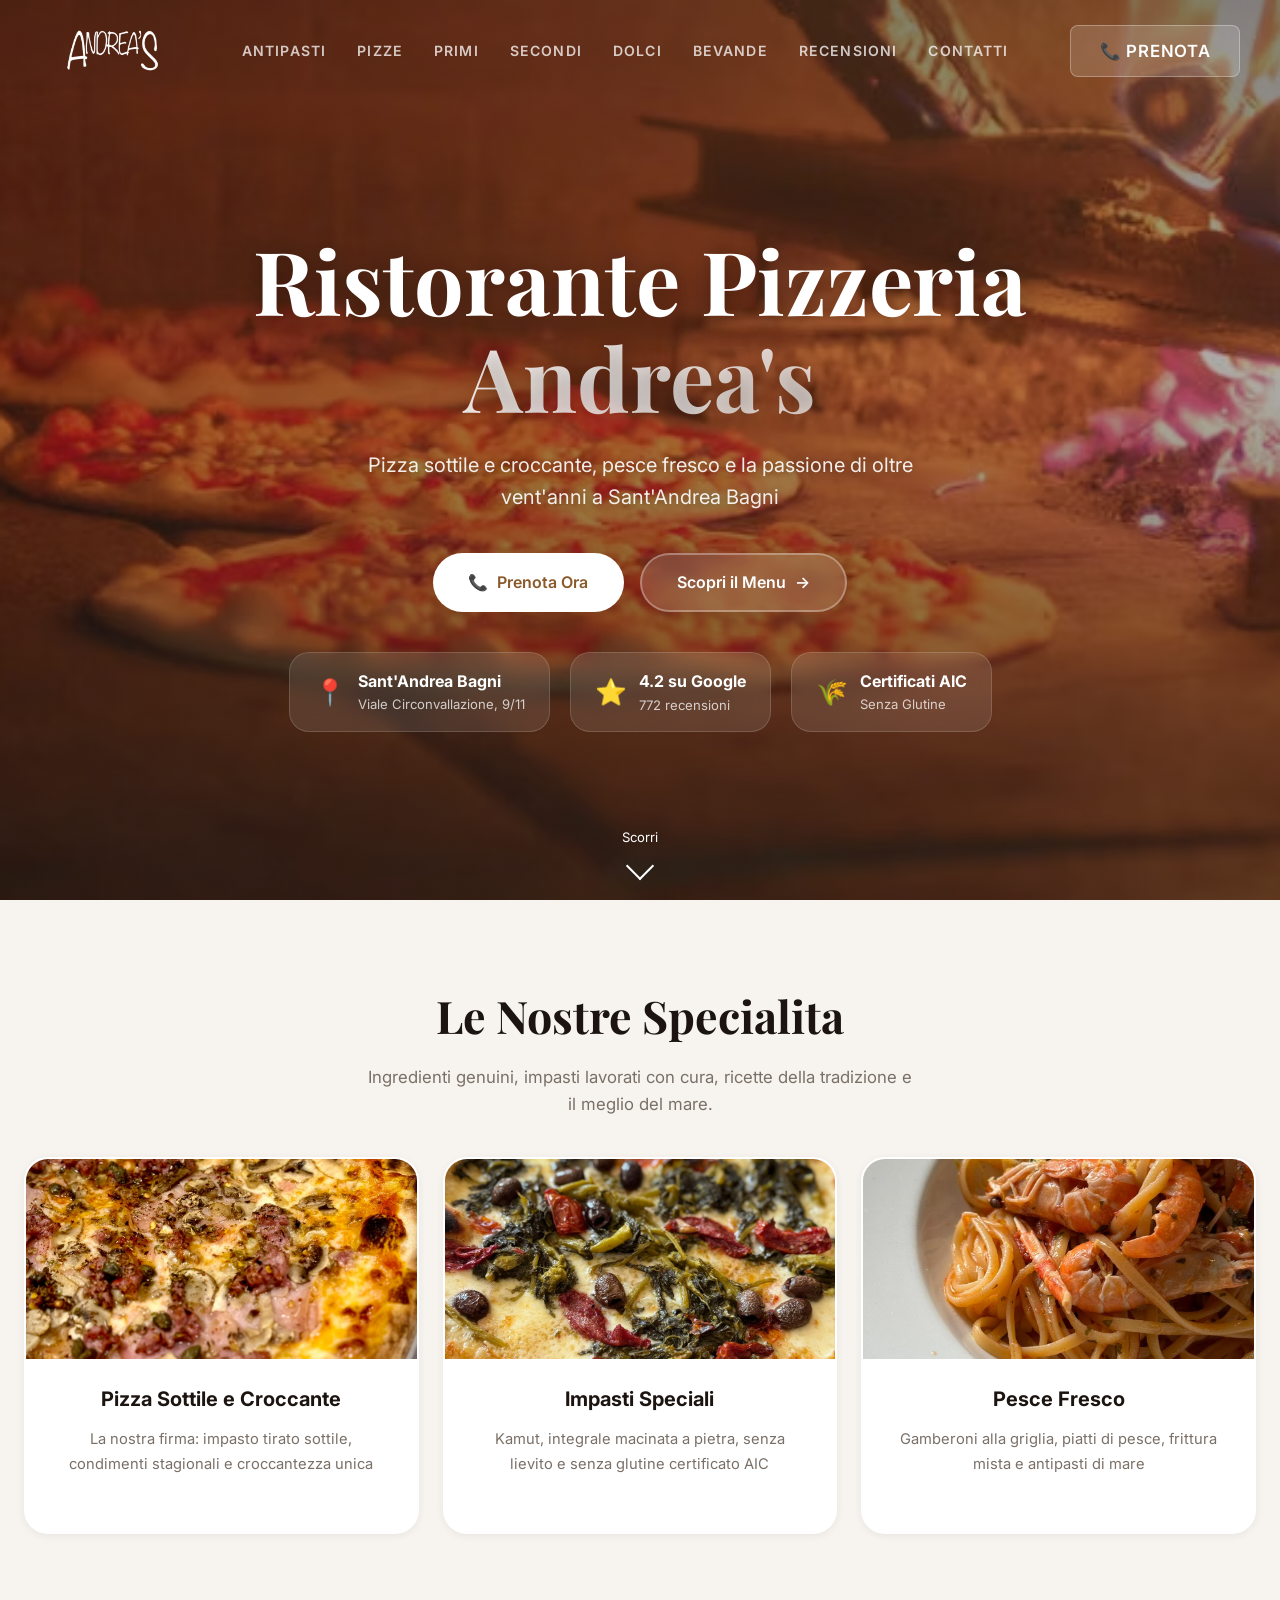
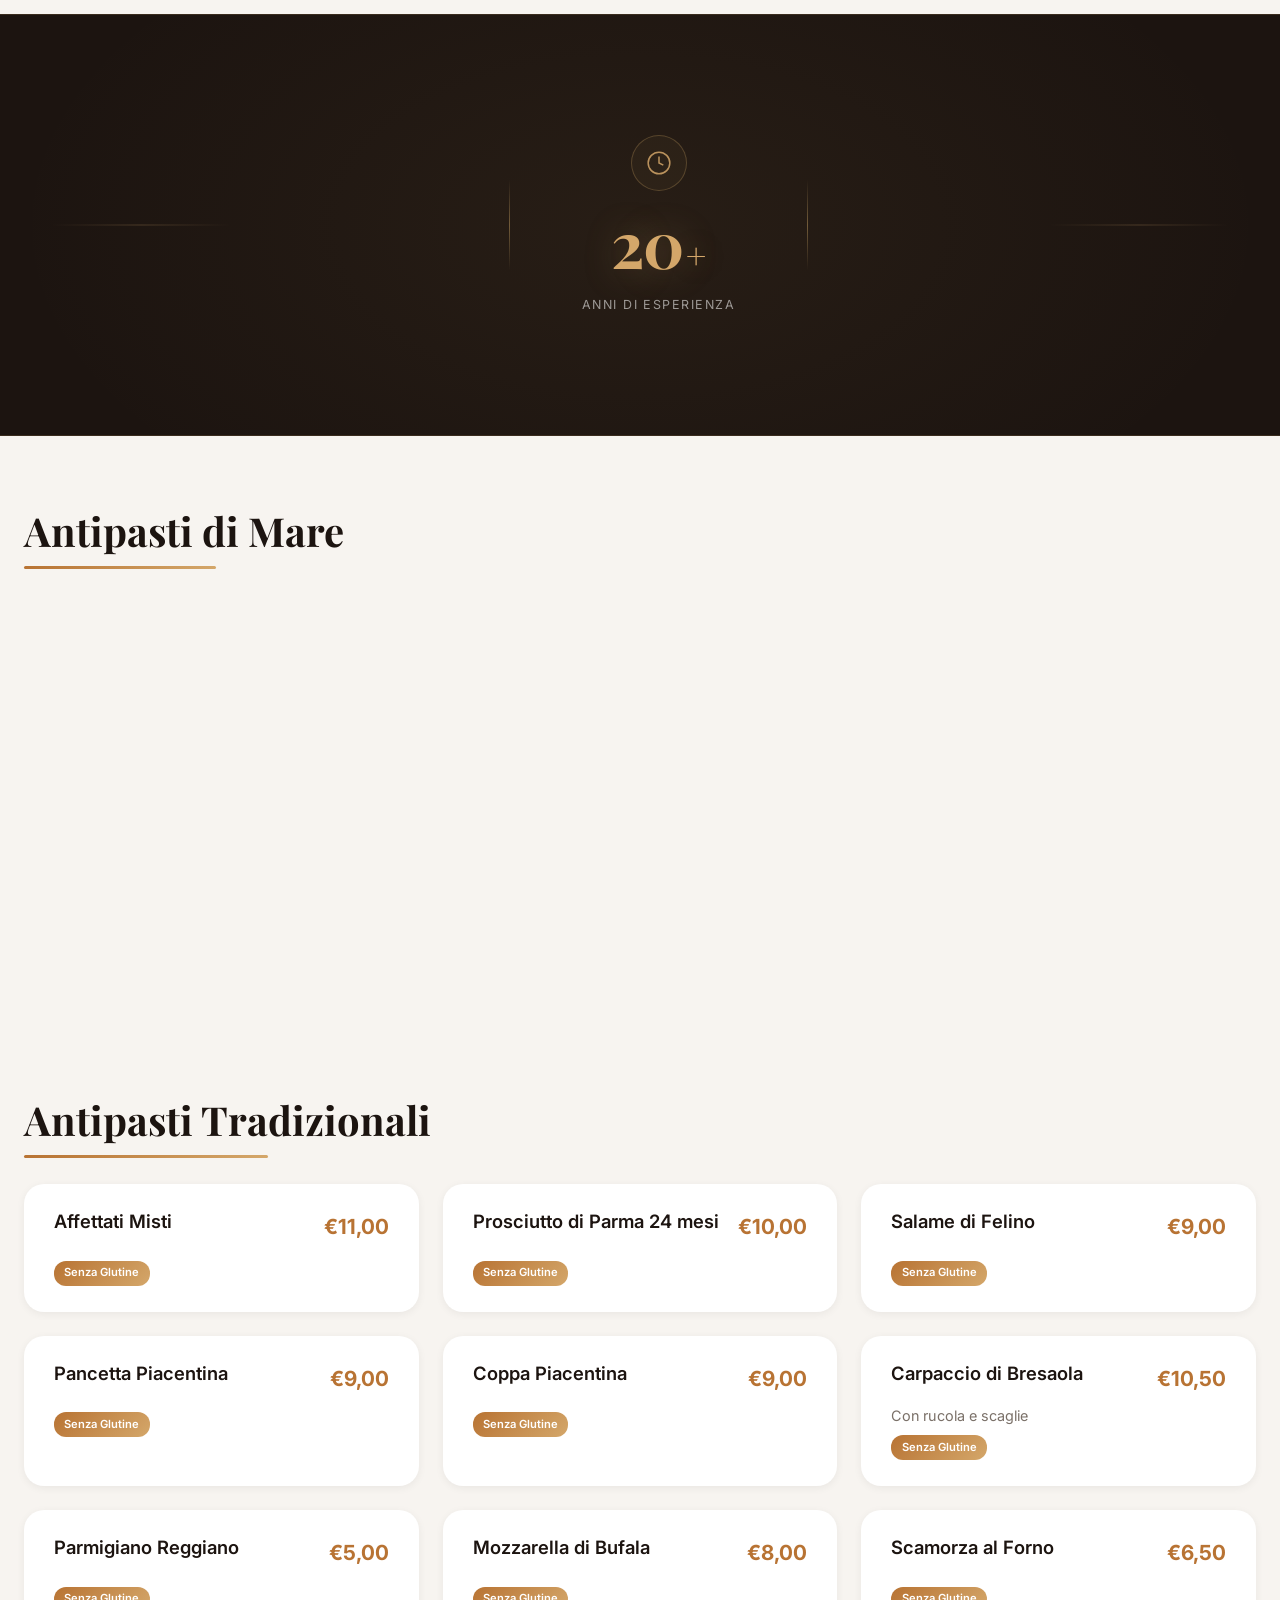
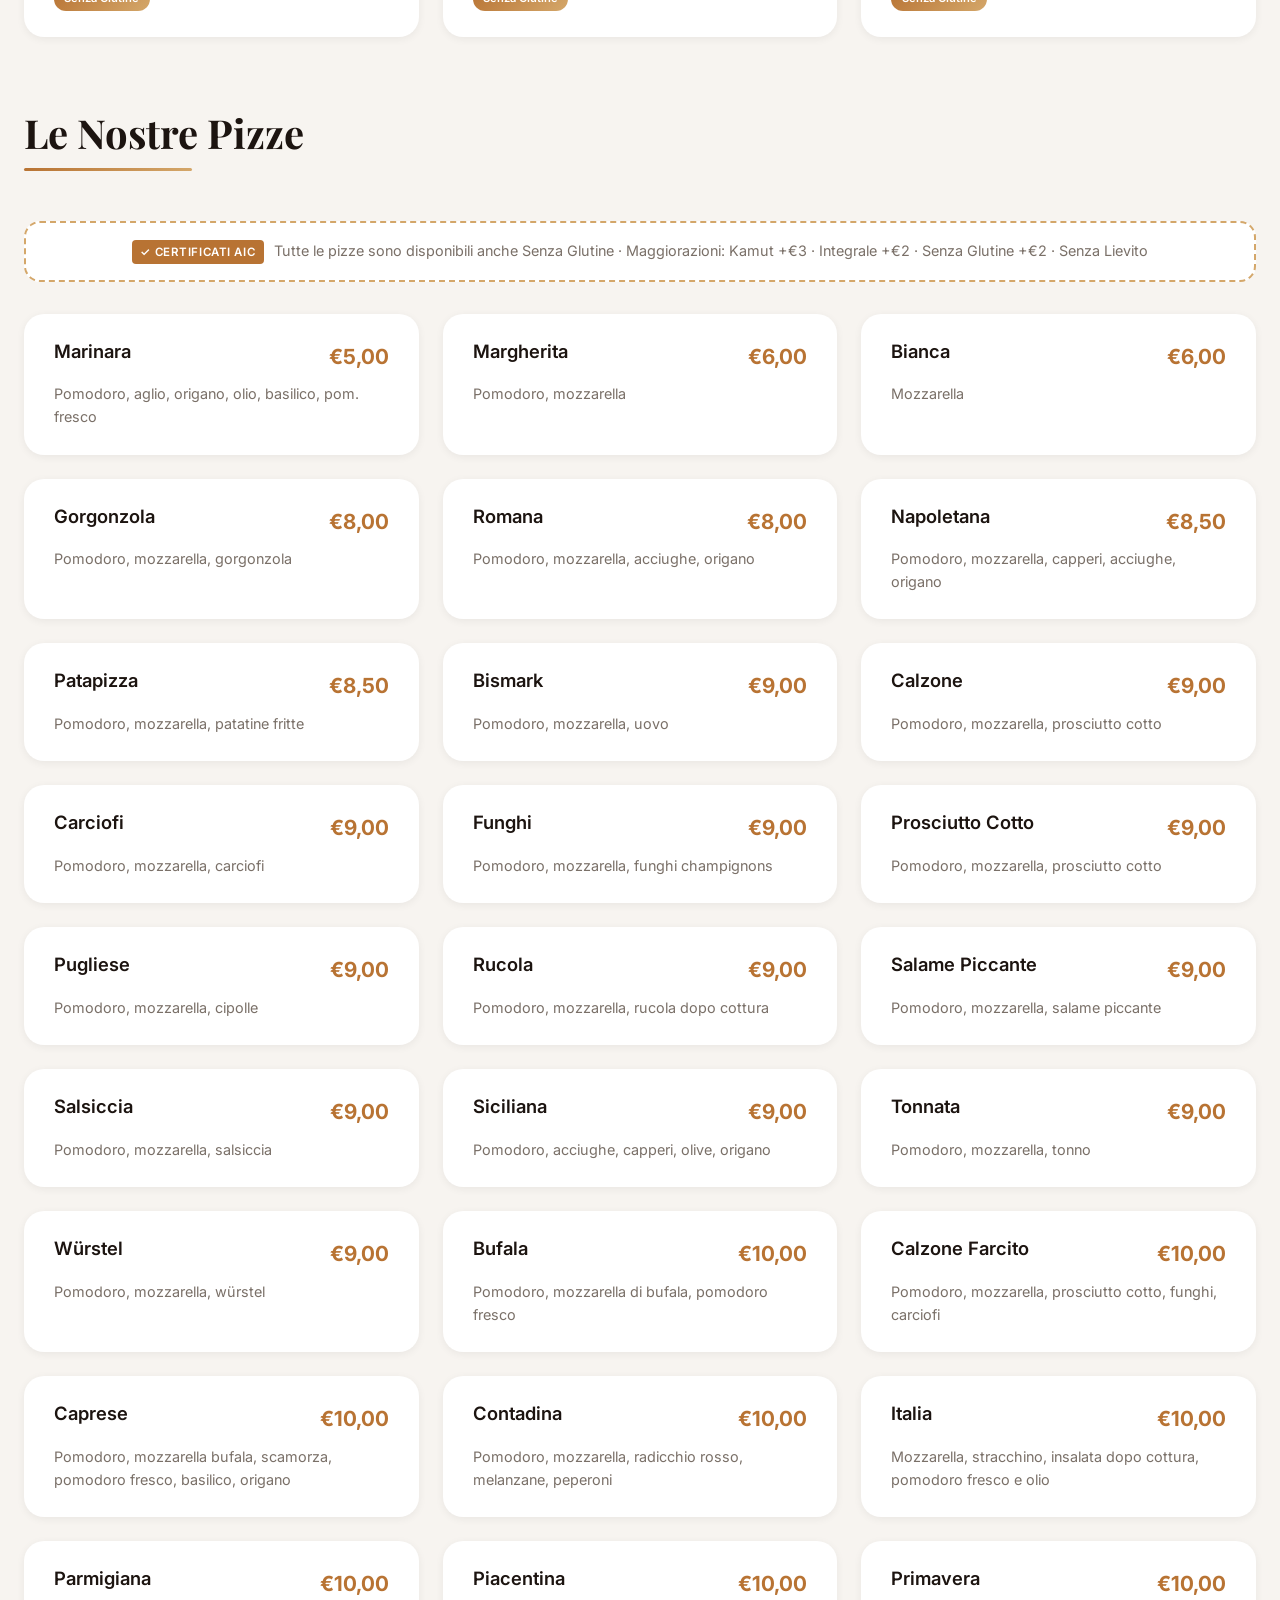
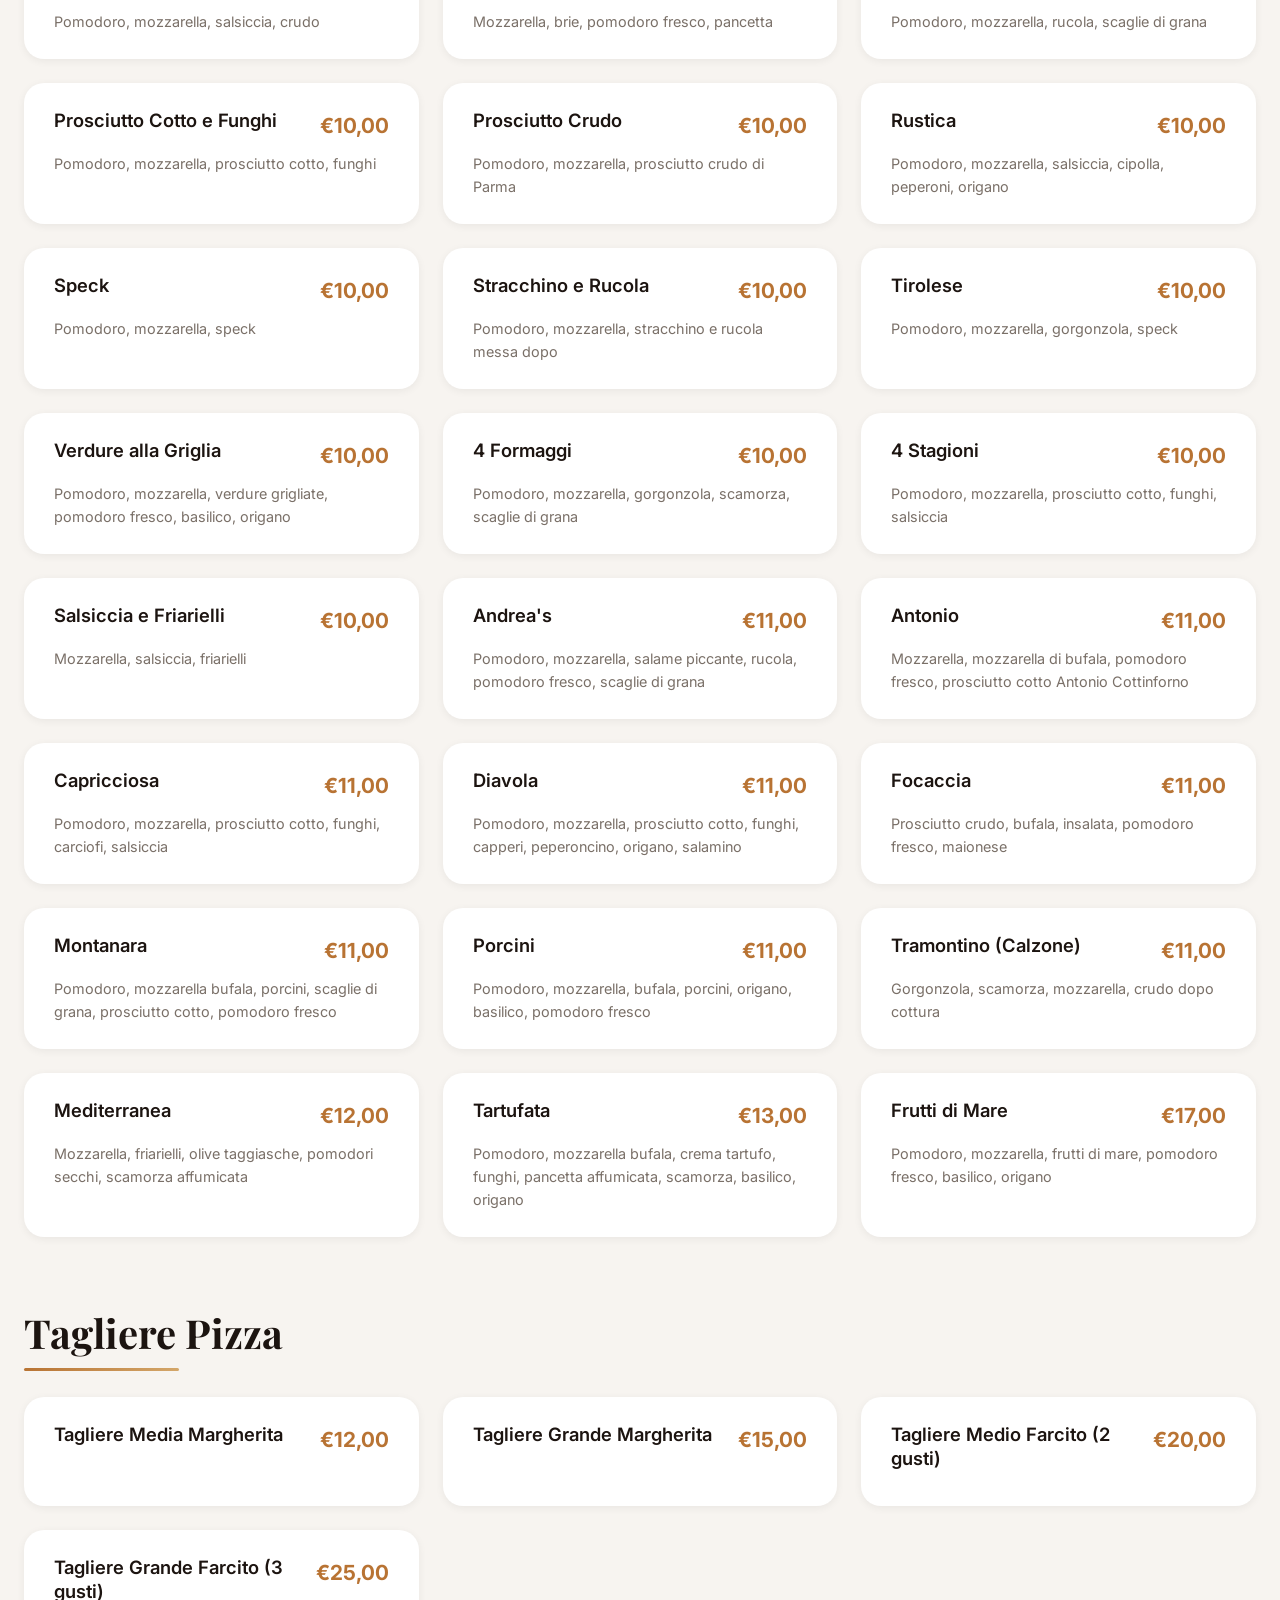
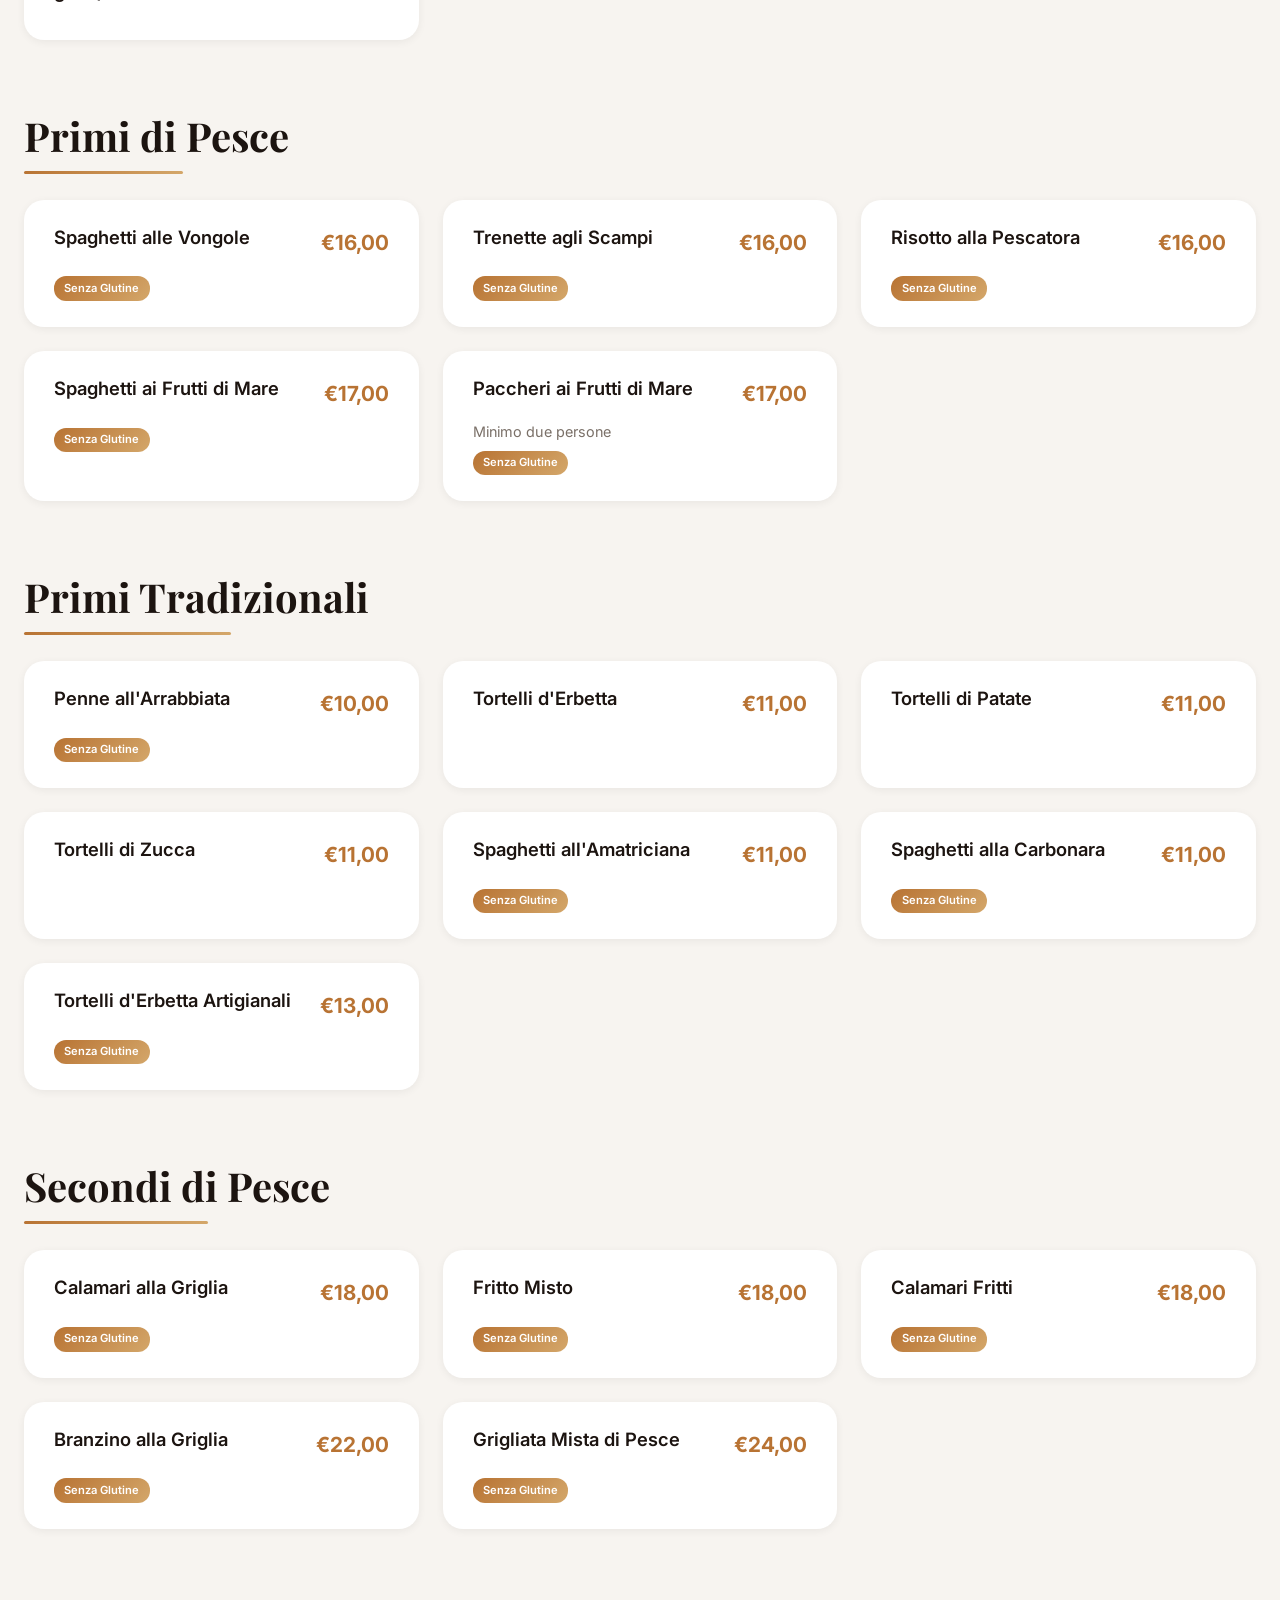
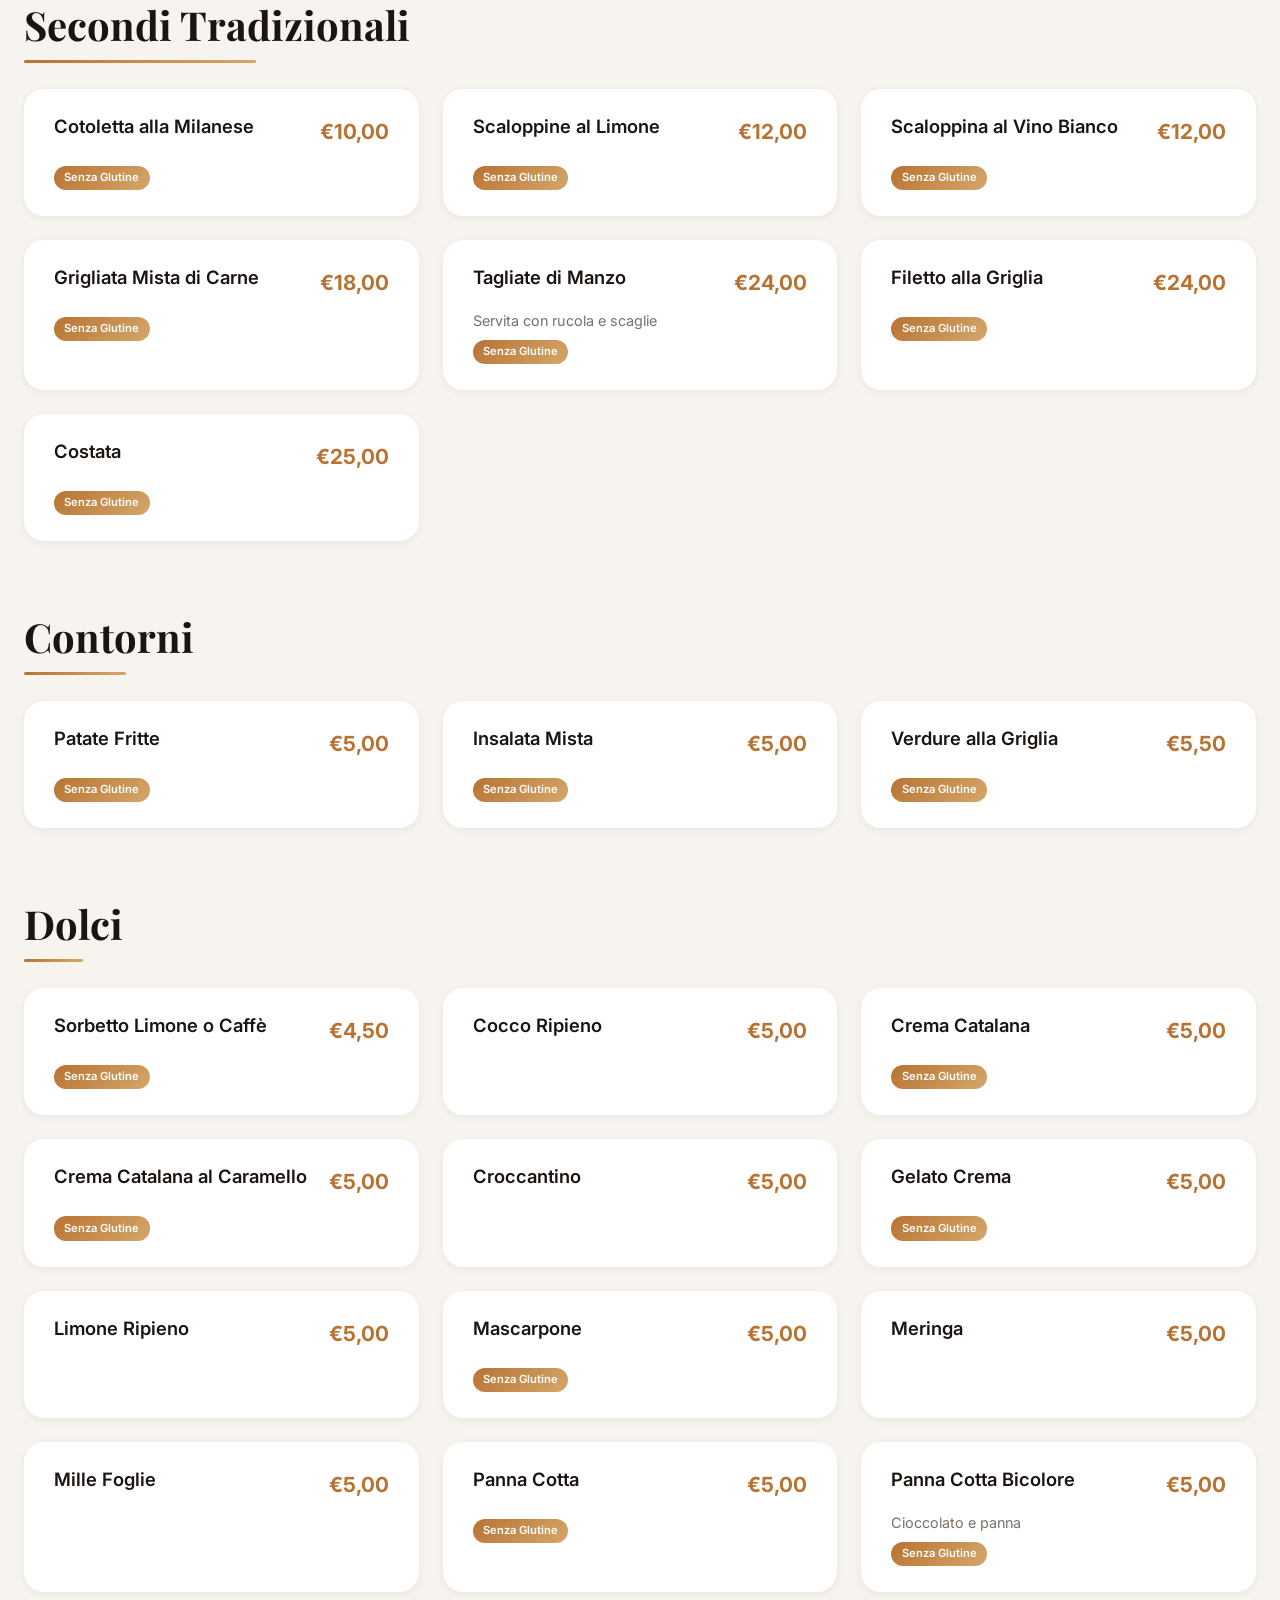
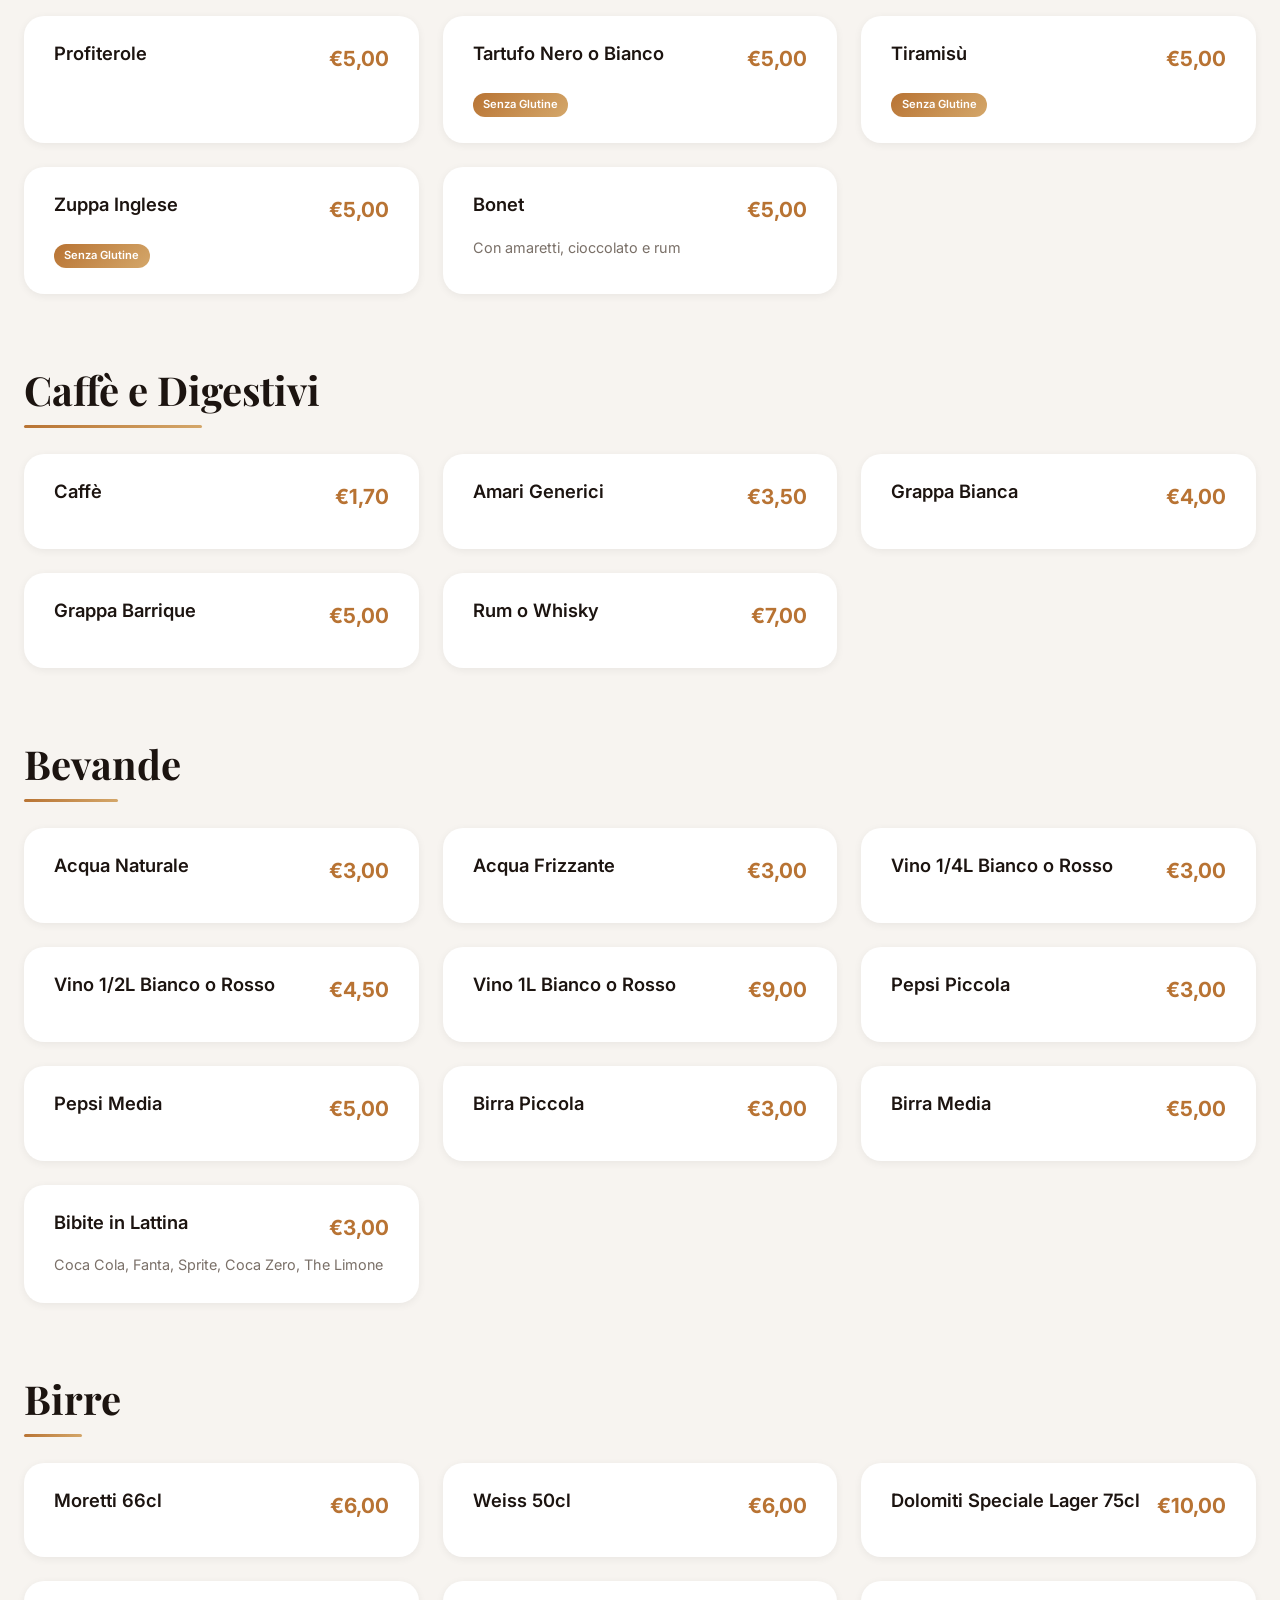
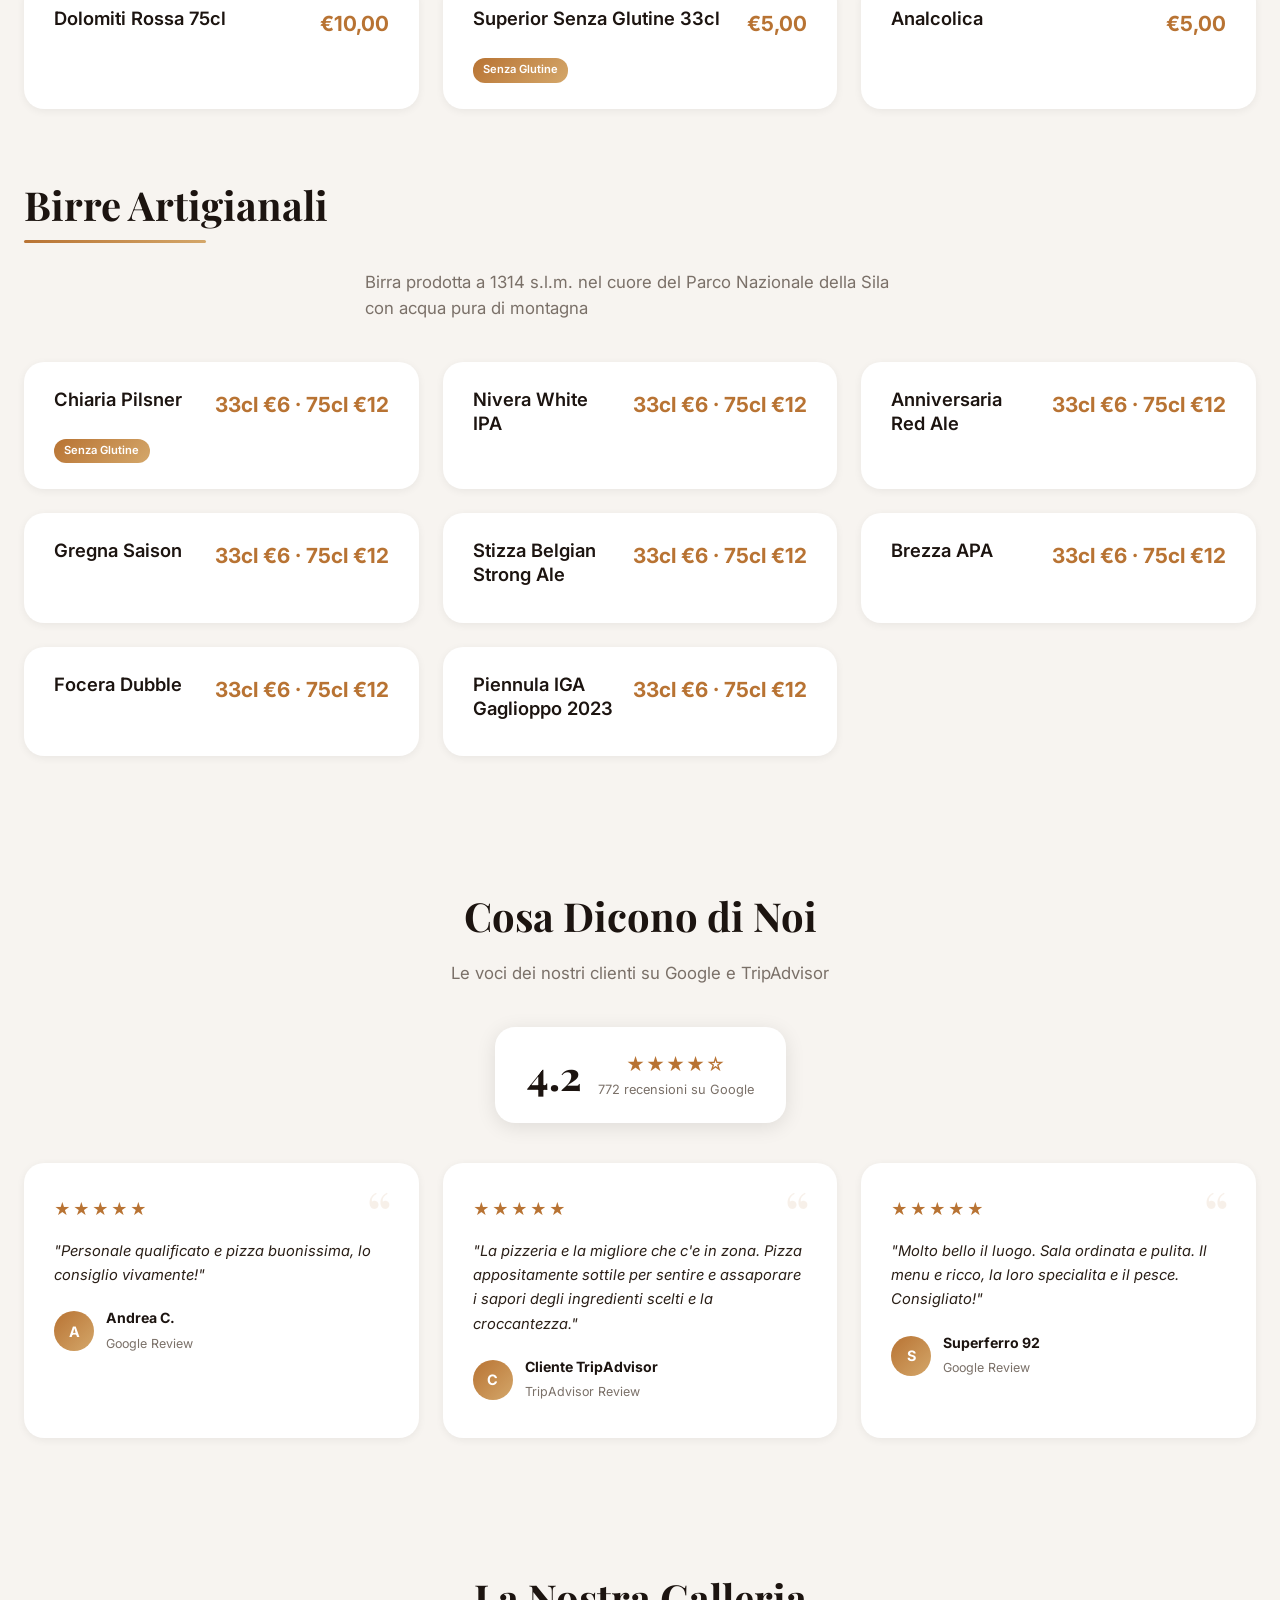
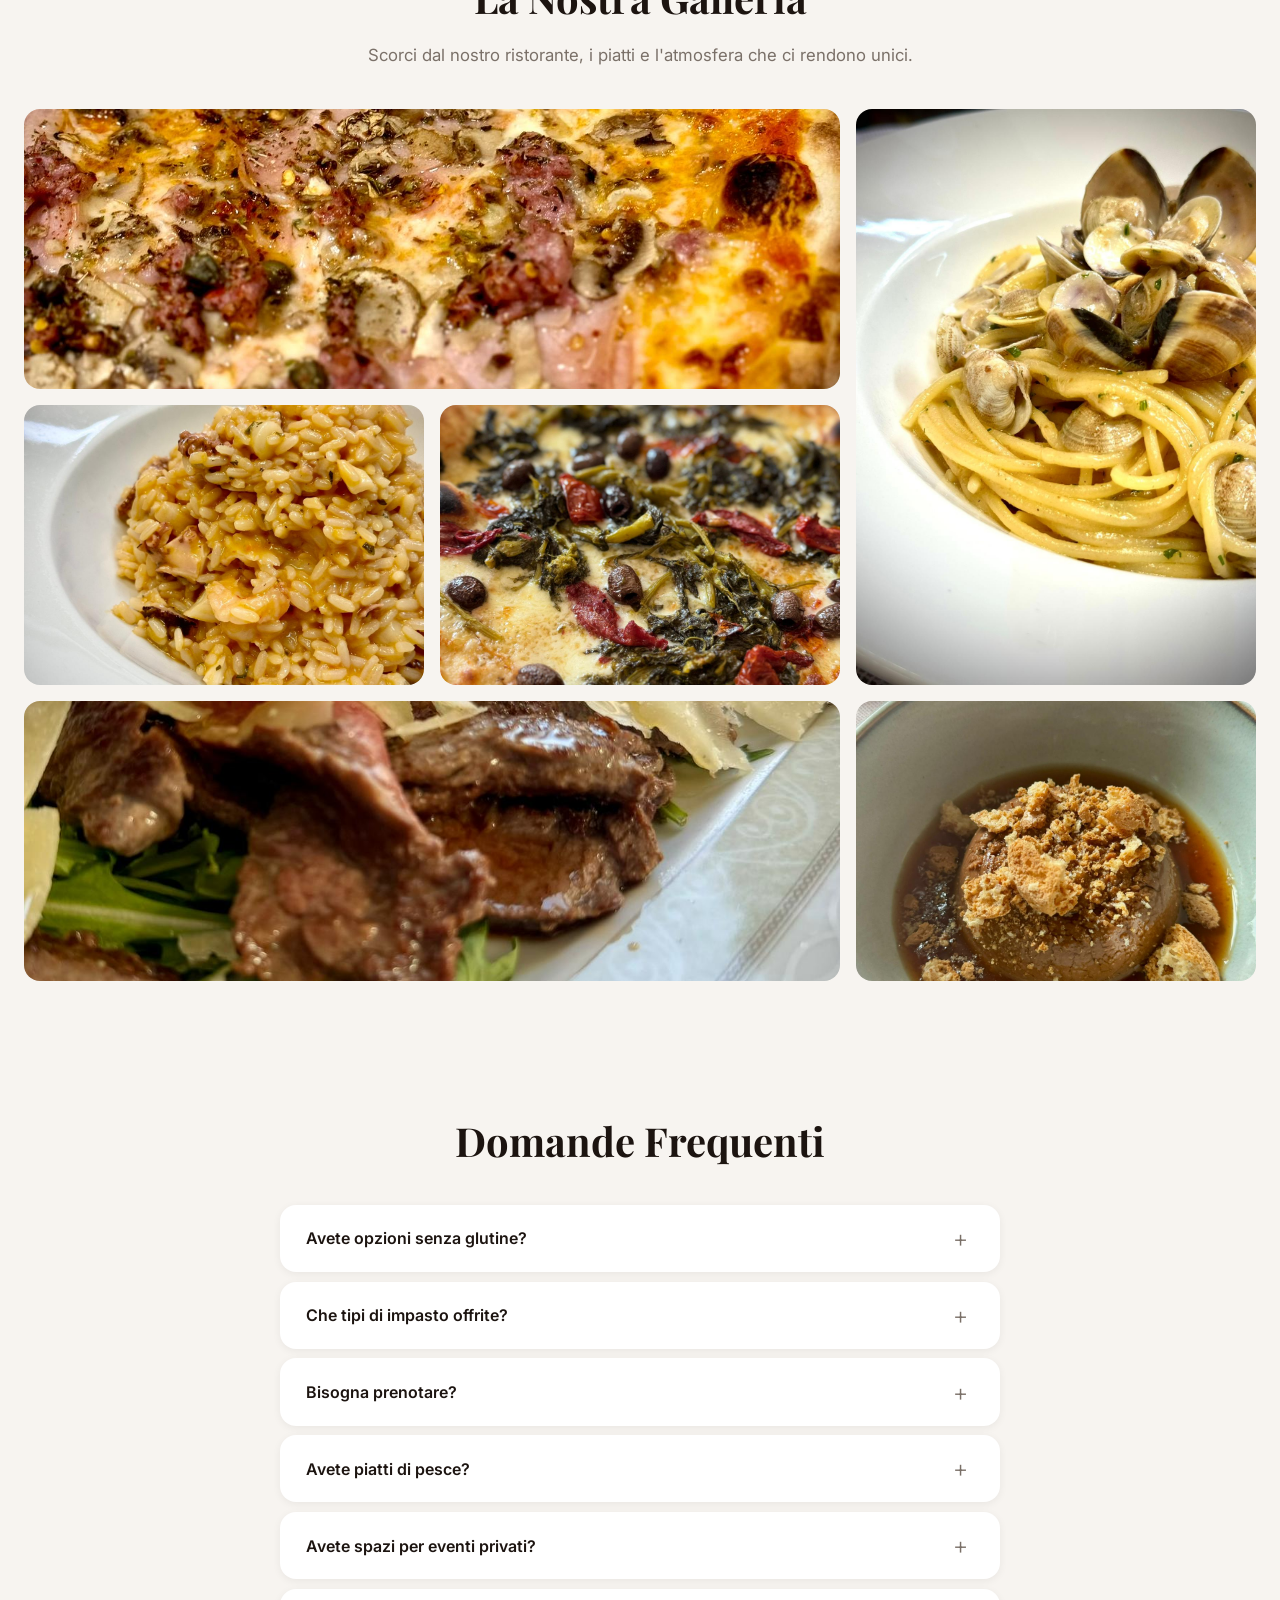
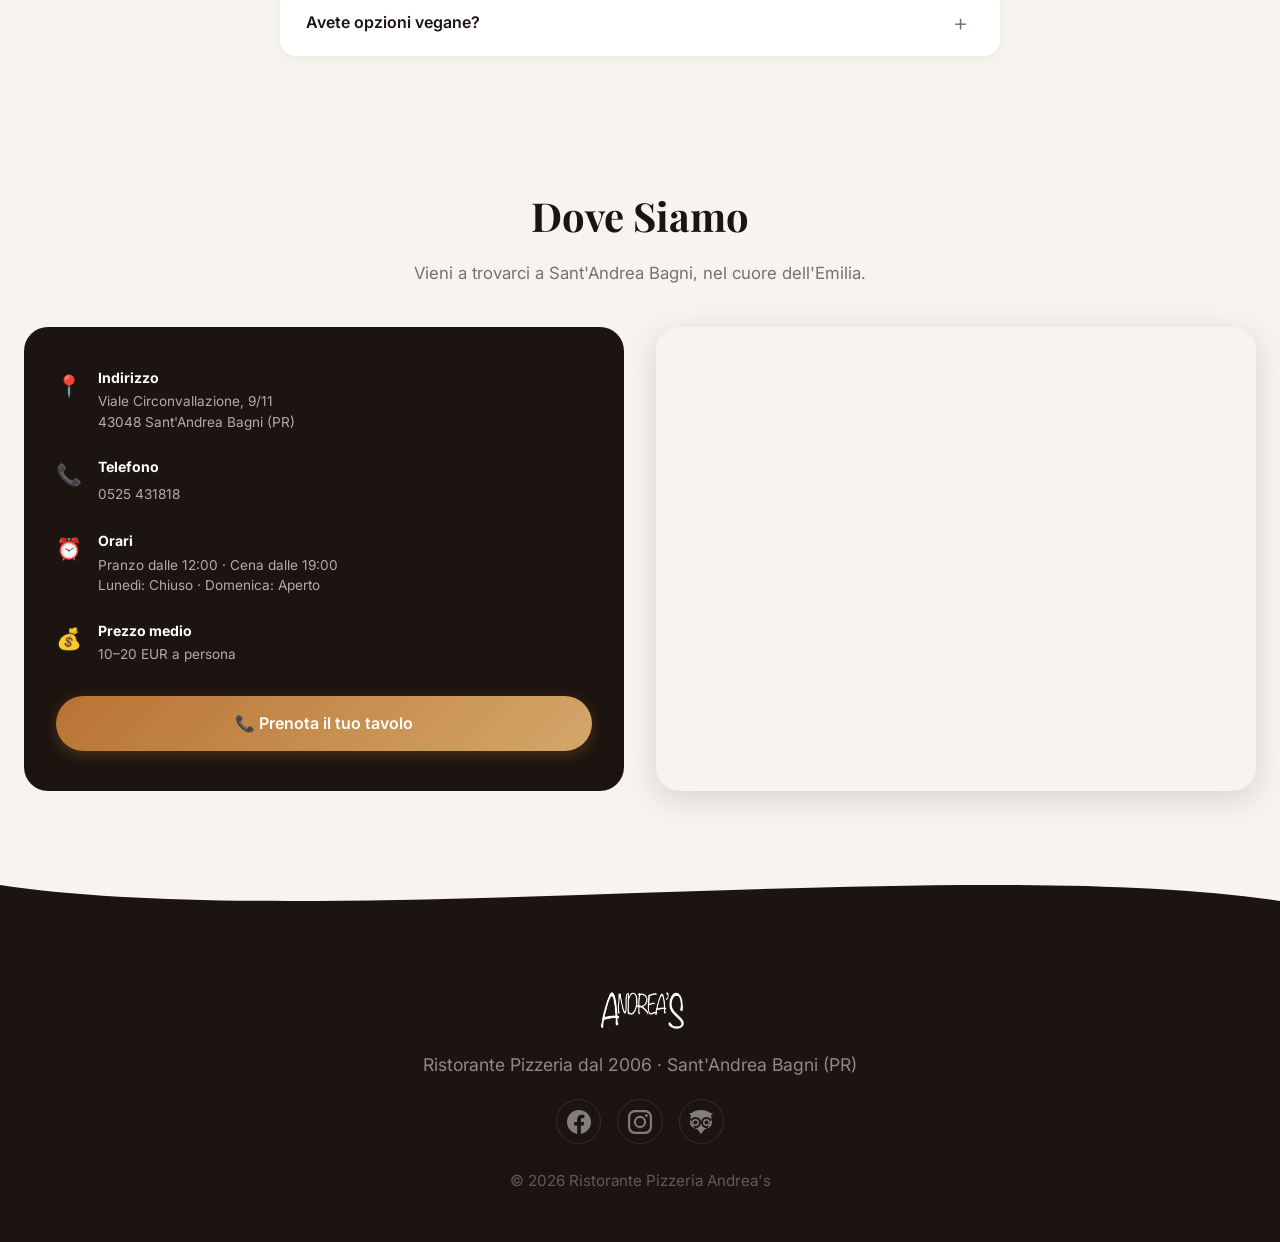
==== commit 0b3121cc: "Fix gallery labels and description text - Rename "Pizza Scarola" to "Mediterranea" (correct dish nam" ====
--- a/index.html
+++ b/index.html
@@ -172,7 +172,7 @@
         <a class="pick-card" href="#antipasti">
           <div class="pick-image"><img src="images/spaghetti-scampi.jpeg" alt="Pesce fresco alla griglia" loading="lazy"></div>
           <h3>Pesce Fresco</h3>
-          <p>Gamberoni alla griglia, tortelli al pesce, frittura mista e antipasti di mare</p>
+          <p>Gamberoni alla griglia, piatti di pesce, frittura mista e antipasti di mare</p>
           <span class="pick-card-cta">Vedi gli antipasti &rarr;</span>
         </a>
       </div>
@@ -1325,12 +1325,12 @@
           <div class="gallery-overlay"><span>Spaghetti alle Vongole</span></div>
         </div>
         <div class="gallery-item">
-          <img src="images/risotto-pesce.jpeg" alt="Risotto alla pescatora" loading="lazy">
-          <div class="gallery-overlay"><span>Primi Piatti</span></div>
+          <img src="images/risotto-pesce.jpeg" alt="Risotto ai frutti di mare" loading="lazy">
+          <div class="gallery-overlay"><span>Risotto ai Frutti di Mare</span></div>
         </div>
         <div class="gallery-item">
-          <img src="images/pizza-scarola.png" alt="Pizza con scarola e olive" loading="lazy">
-          <div class="gallery-overlay"><span>Pizza Scarola</span></div>
+          <img src="images/pizza-scarola.png" alt="Pizza Mediterranea" loading="lazy">
+          <div class="gallery-overlay"><span>Mediterranea</span></div>
         </div>
         <div class="gallery-item gallery-item--wide">
           <img src="images/tagliata.jpeg" alt="Tagliata di manzo" loading="lazy">
@@ -1380,7 +1380,7 @@
             <span class="faq-toggle">+</span>
           </button>
           <div class="faq-answer">
-            <p>Il pesce fresco e la nostra seconda anima! Offriamo gamberoni alla griglia, tortelli al pesce, frittura mista e antipasti di mare. Tutto preparato con pesce freschissimo del giorno.</p>
+            <p>Il pesce fresco e la nostra seconda anima! Offriamo gamberoni alla griglia, piatti di pesce, frittura mista e antipasti di mare. Tutto preparato con pesce freschissimo del giorno.</p>
           </div>
         </div>
         <div class="faq-item">
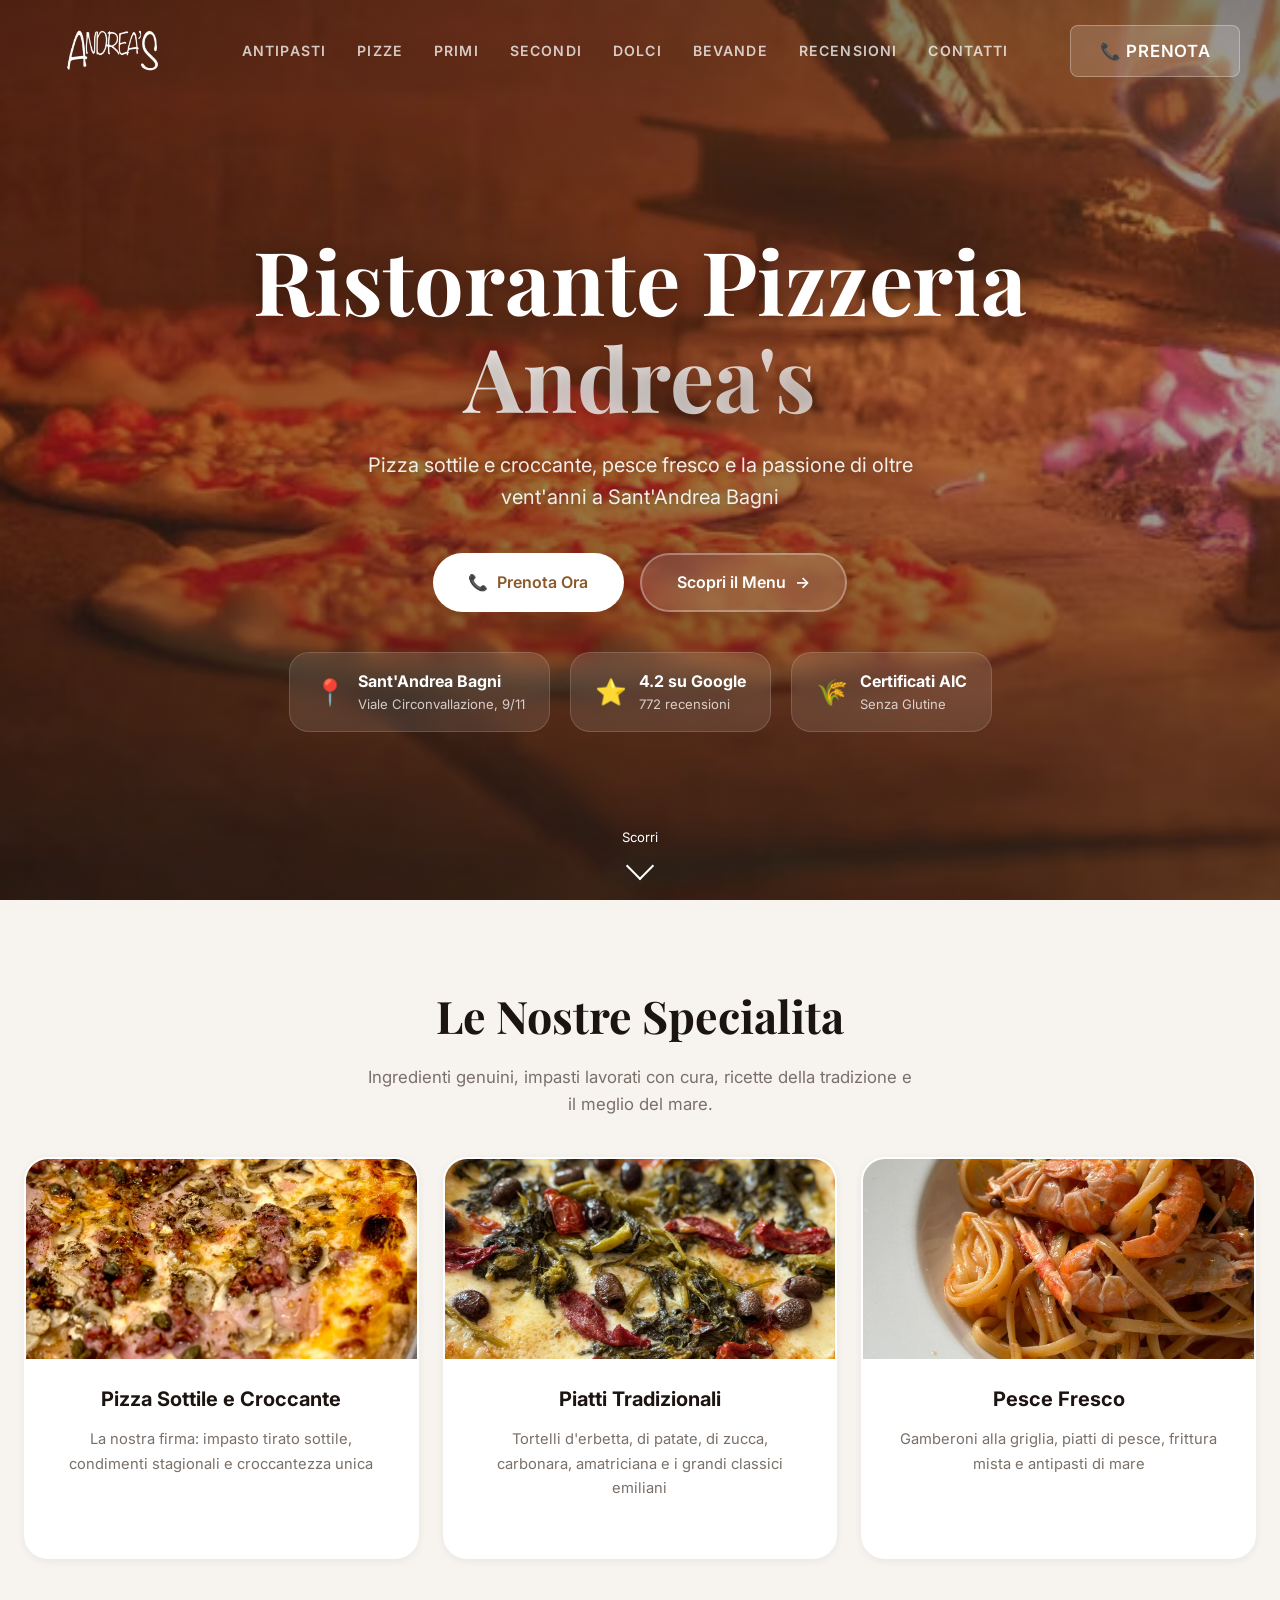
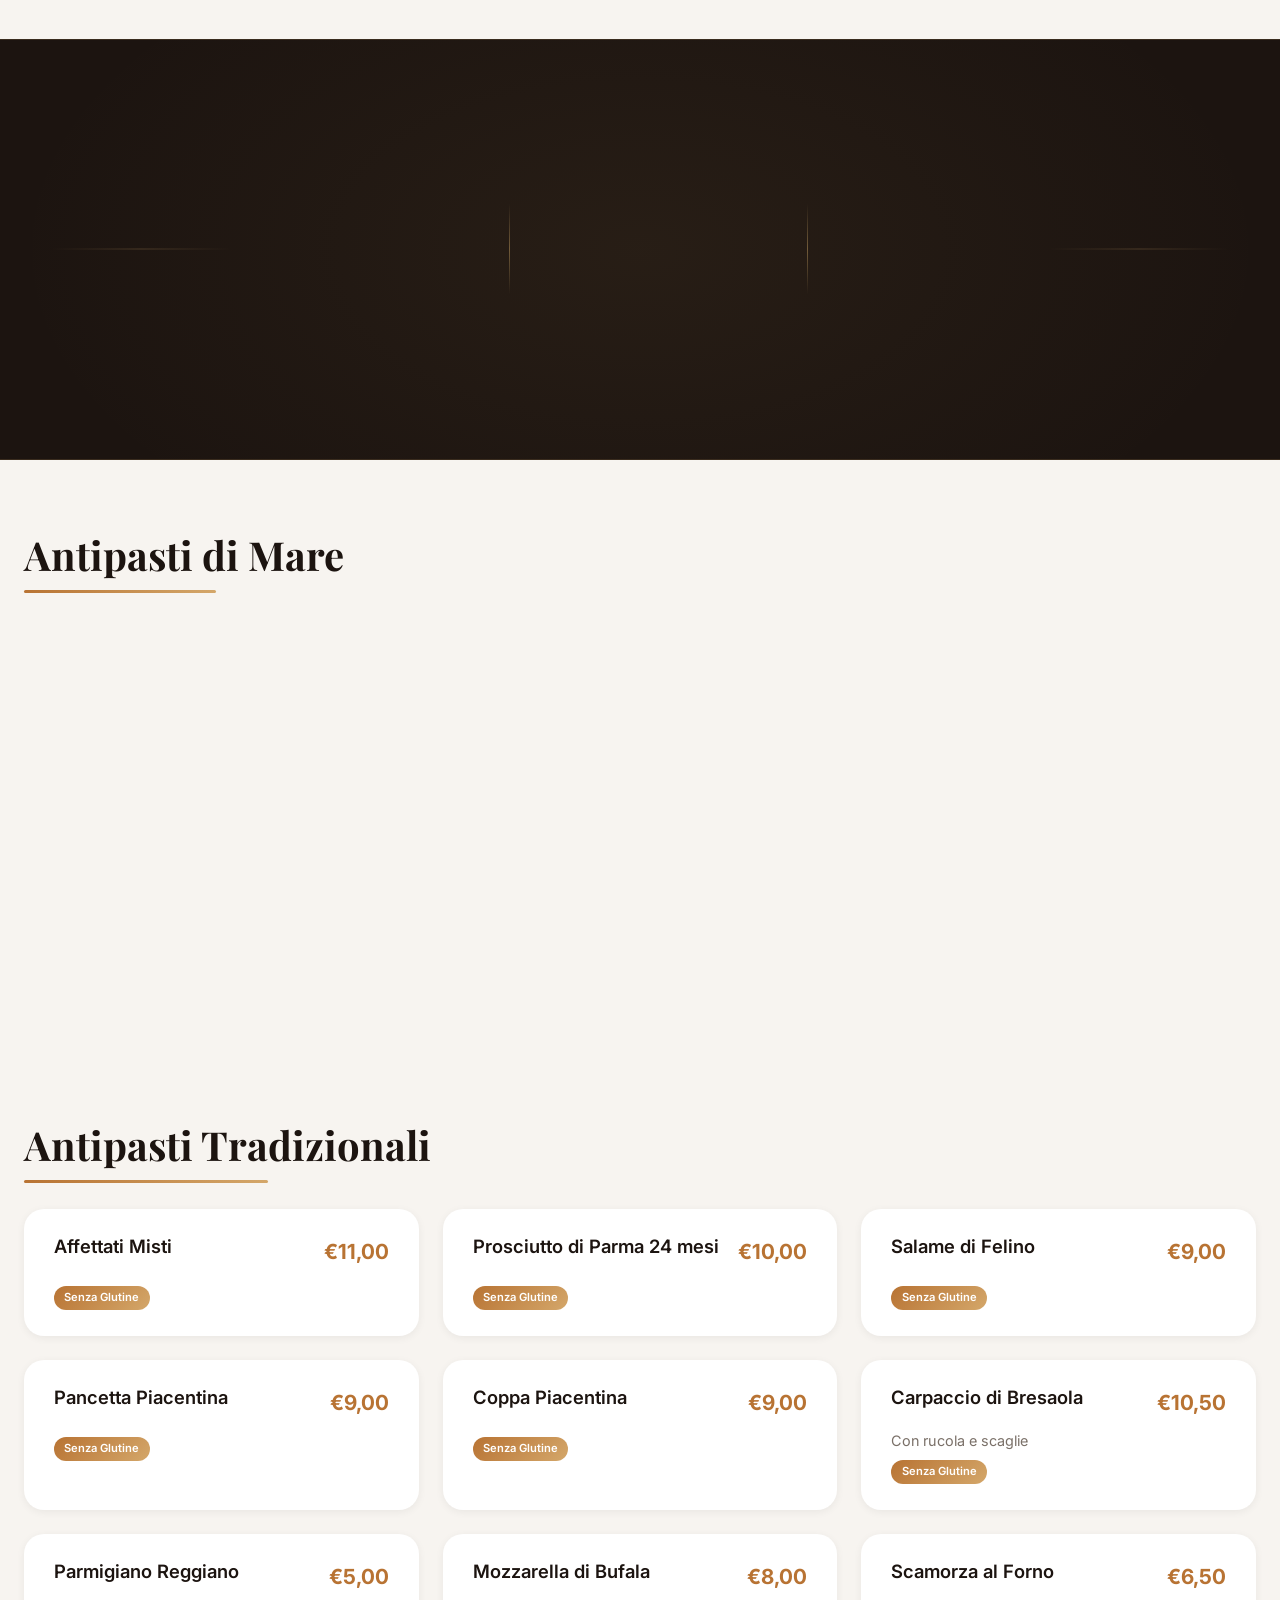
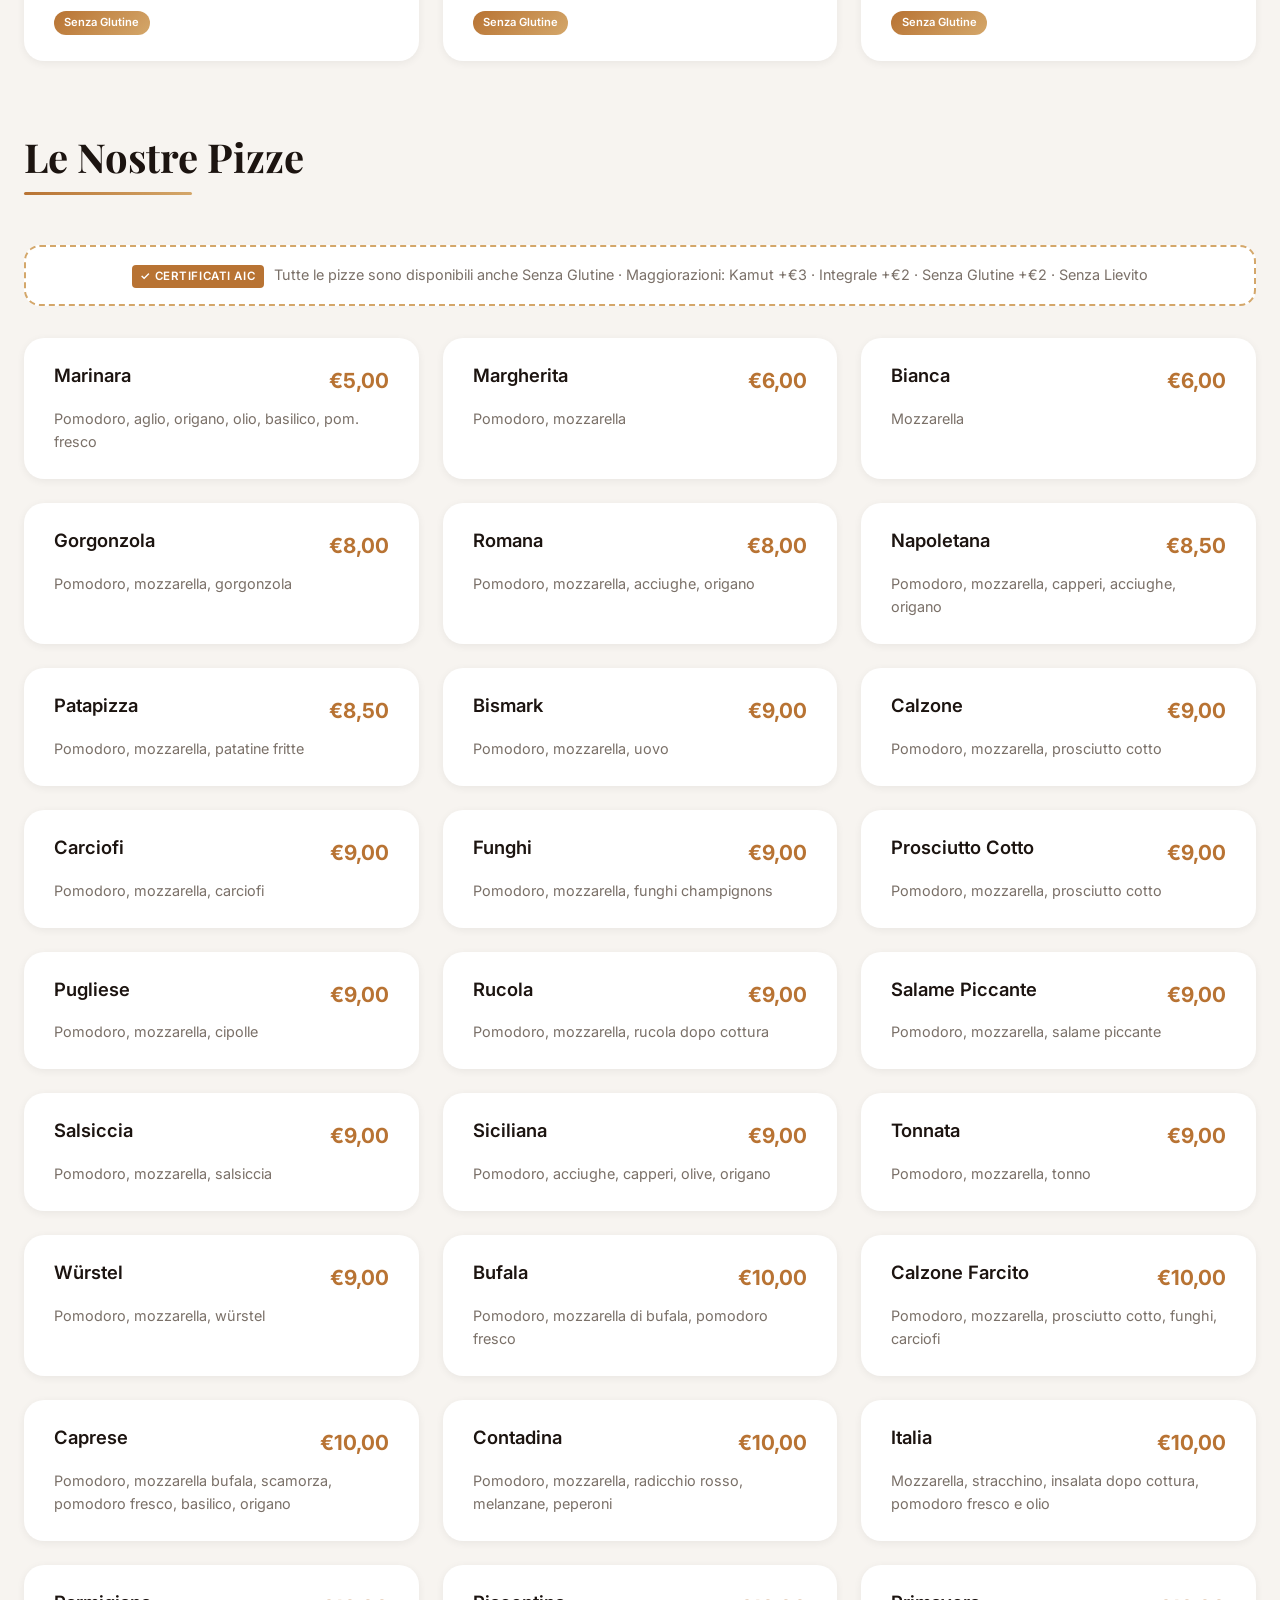
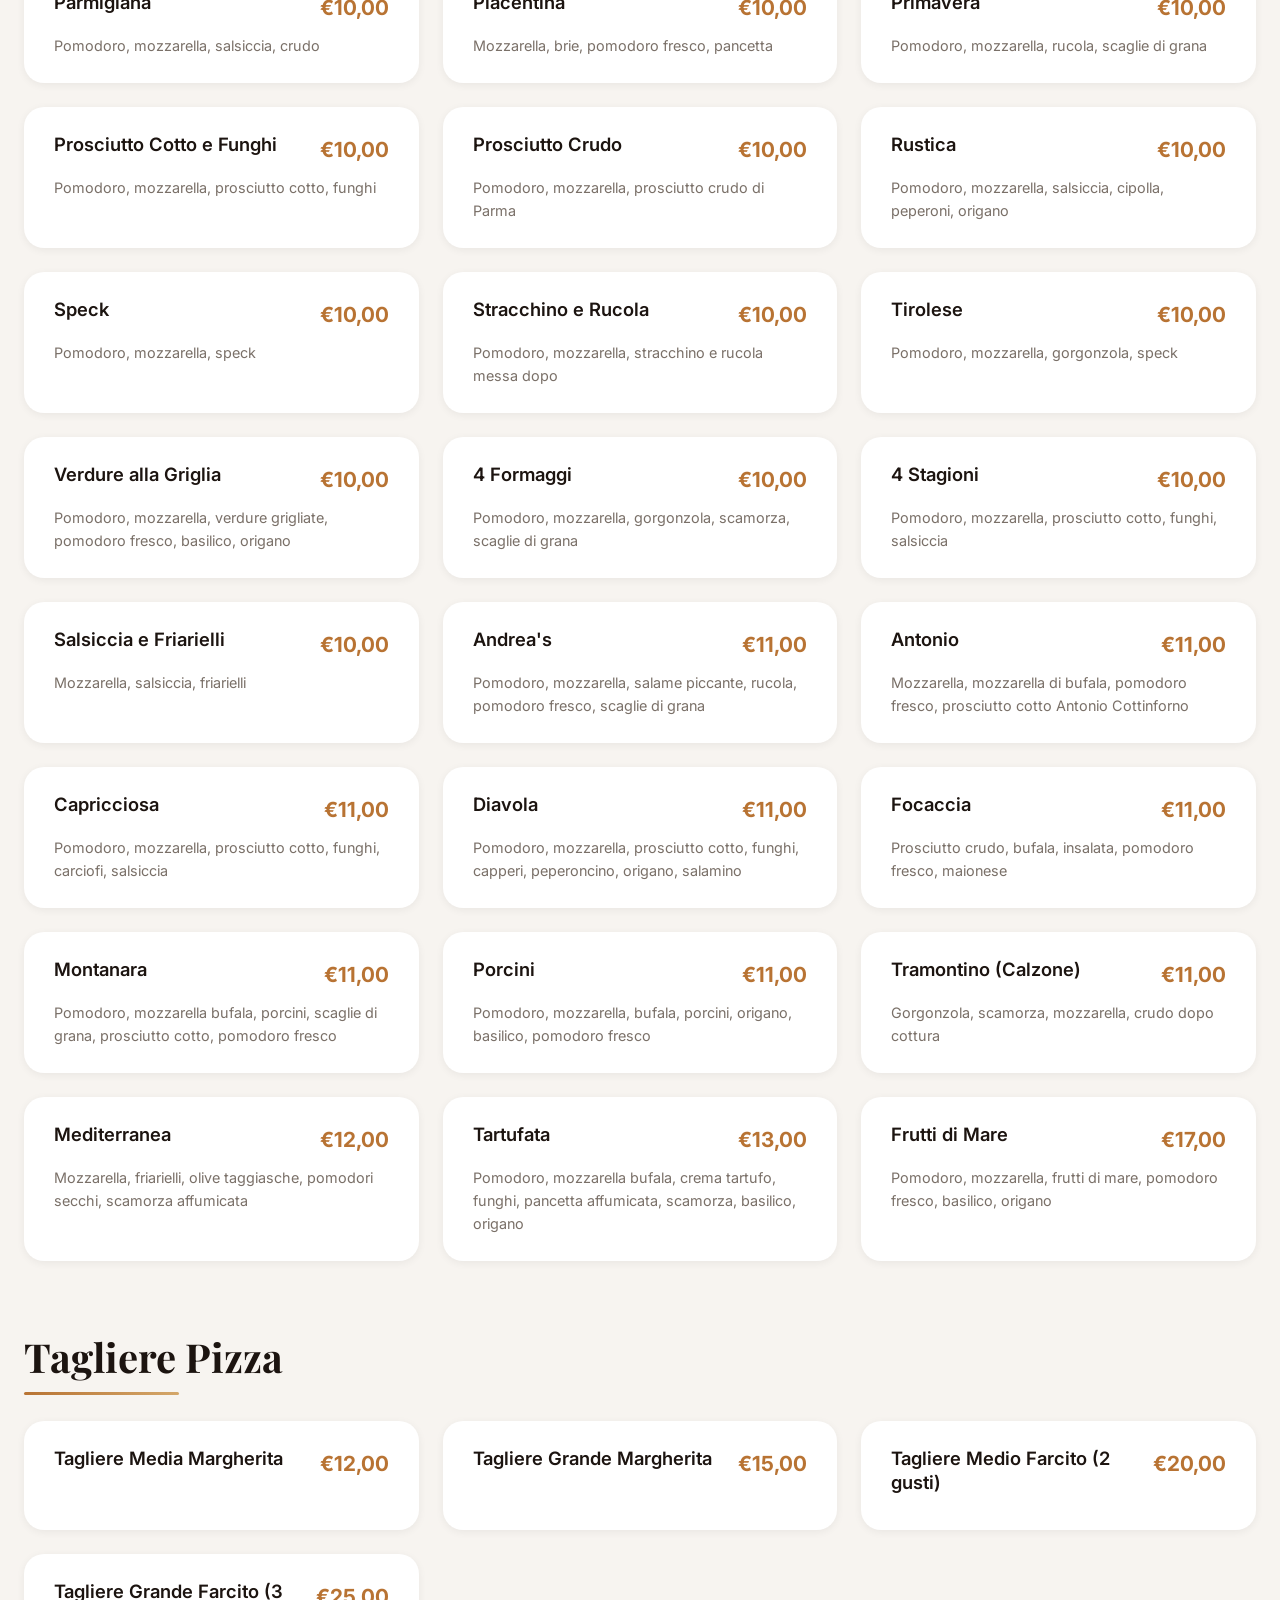
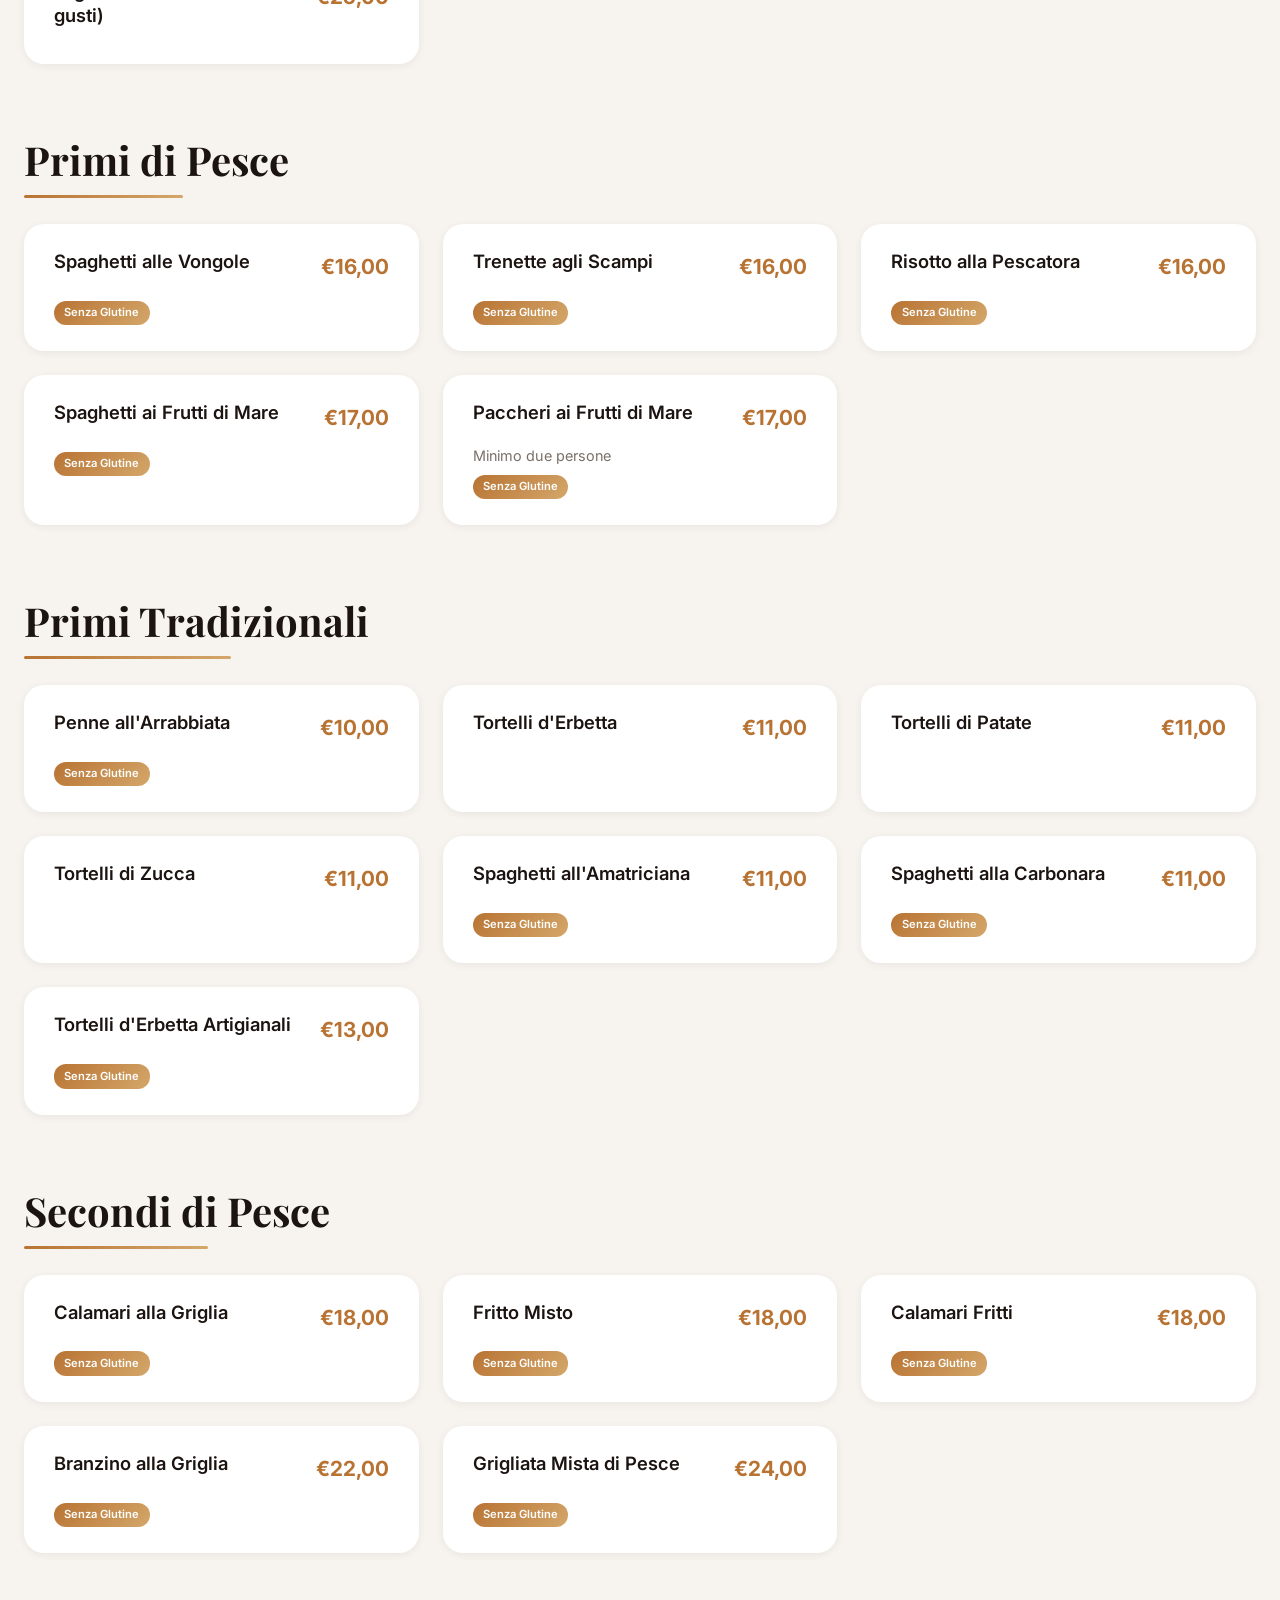
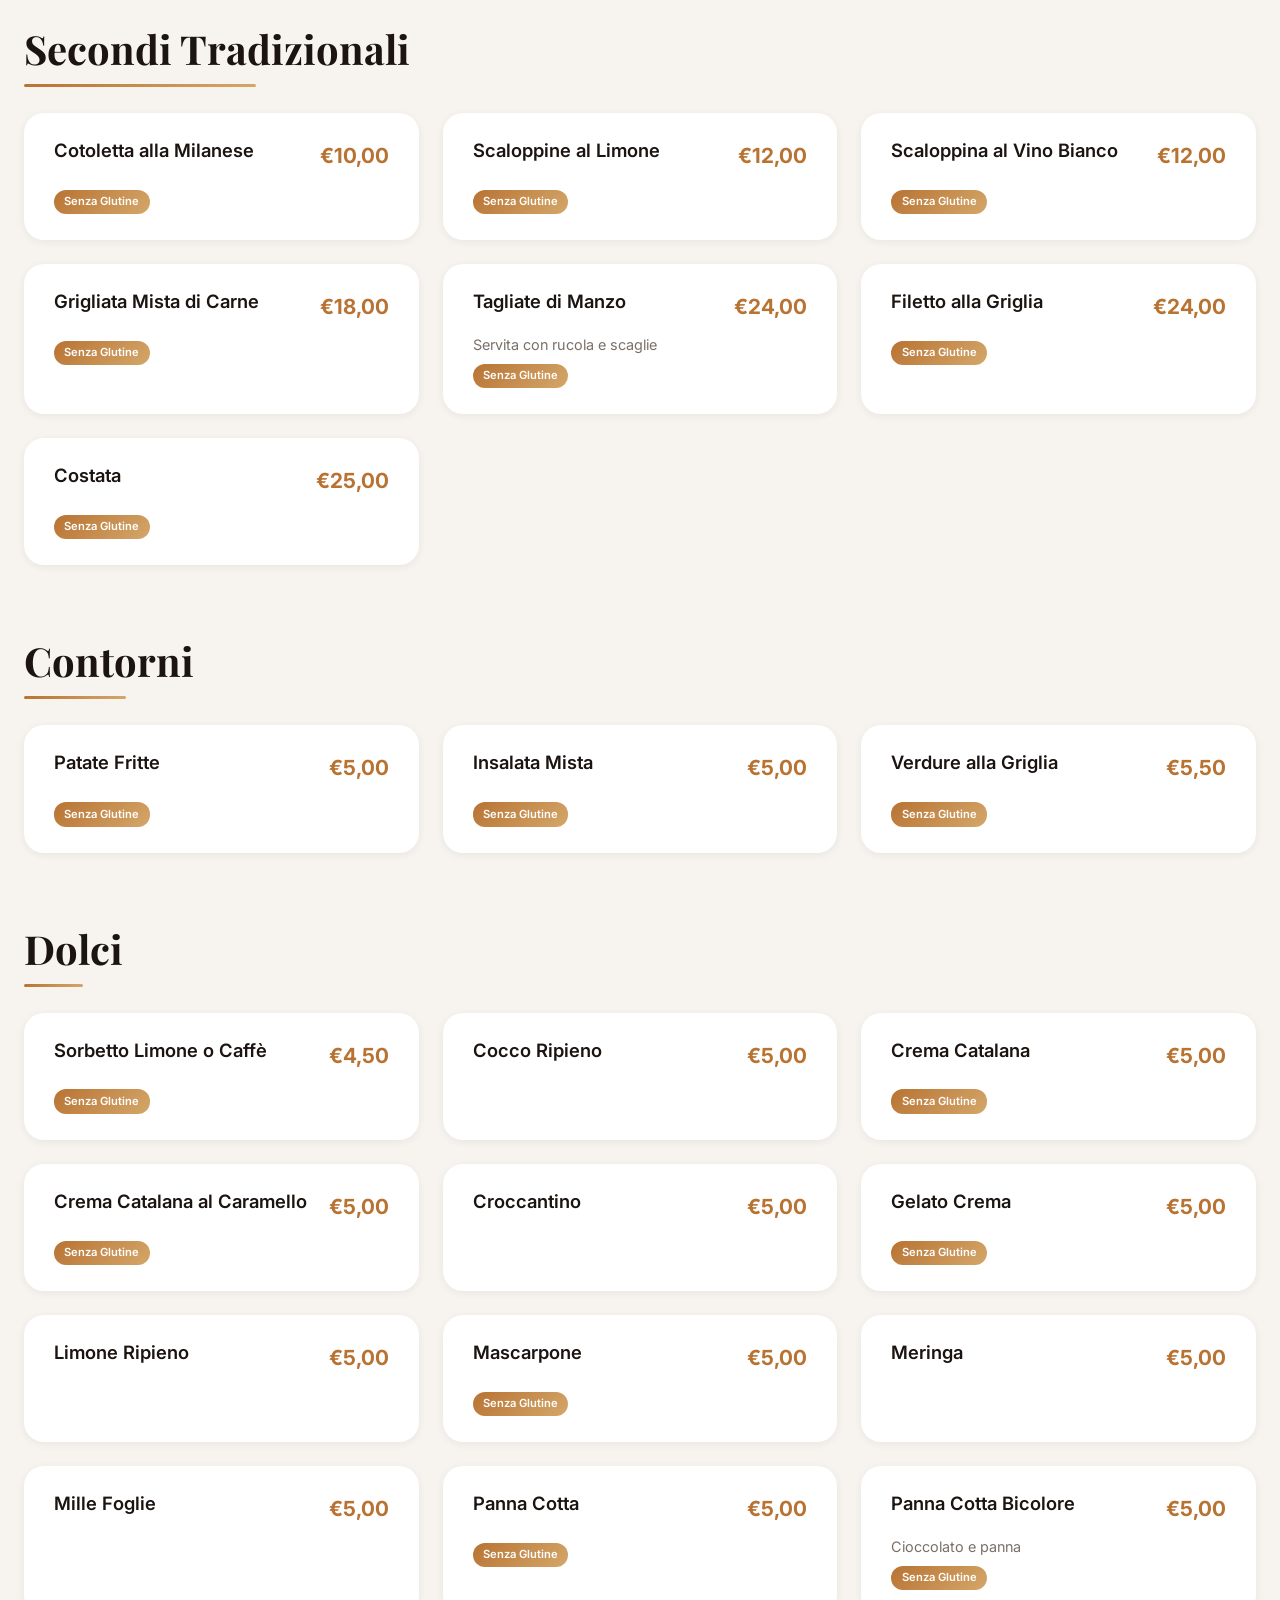
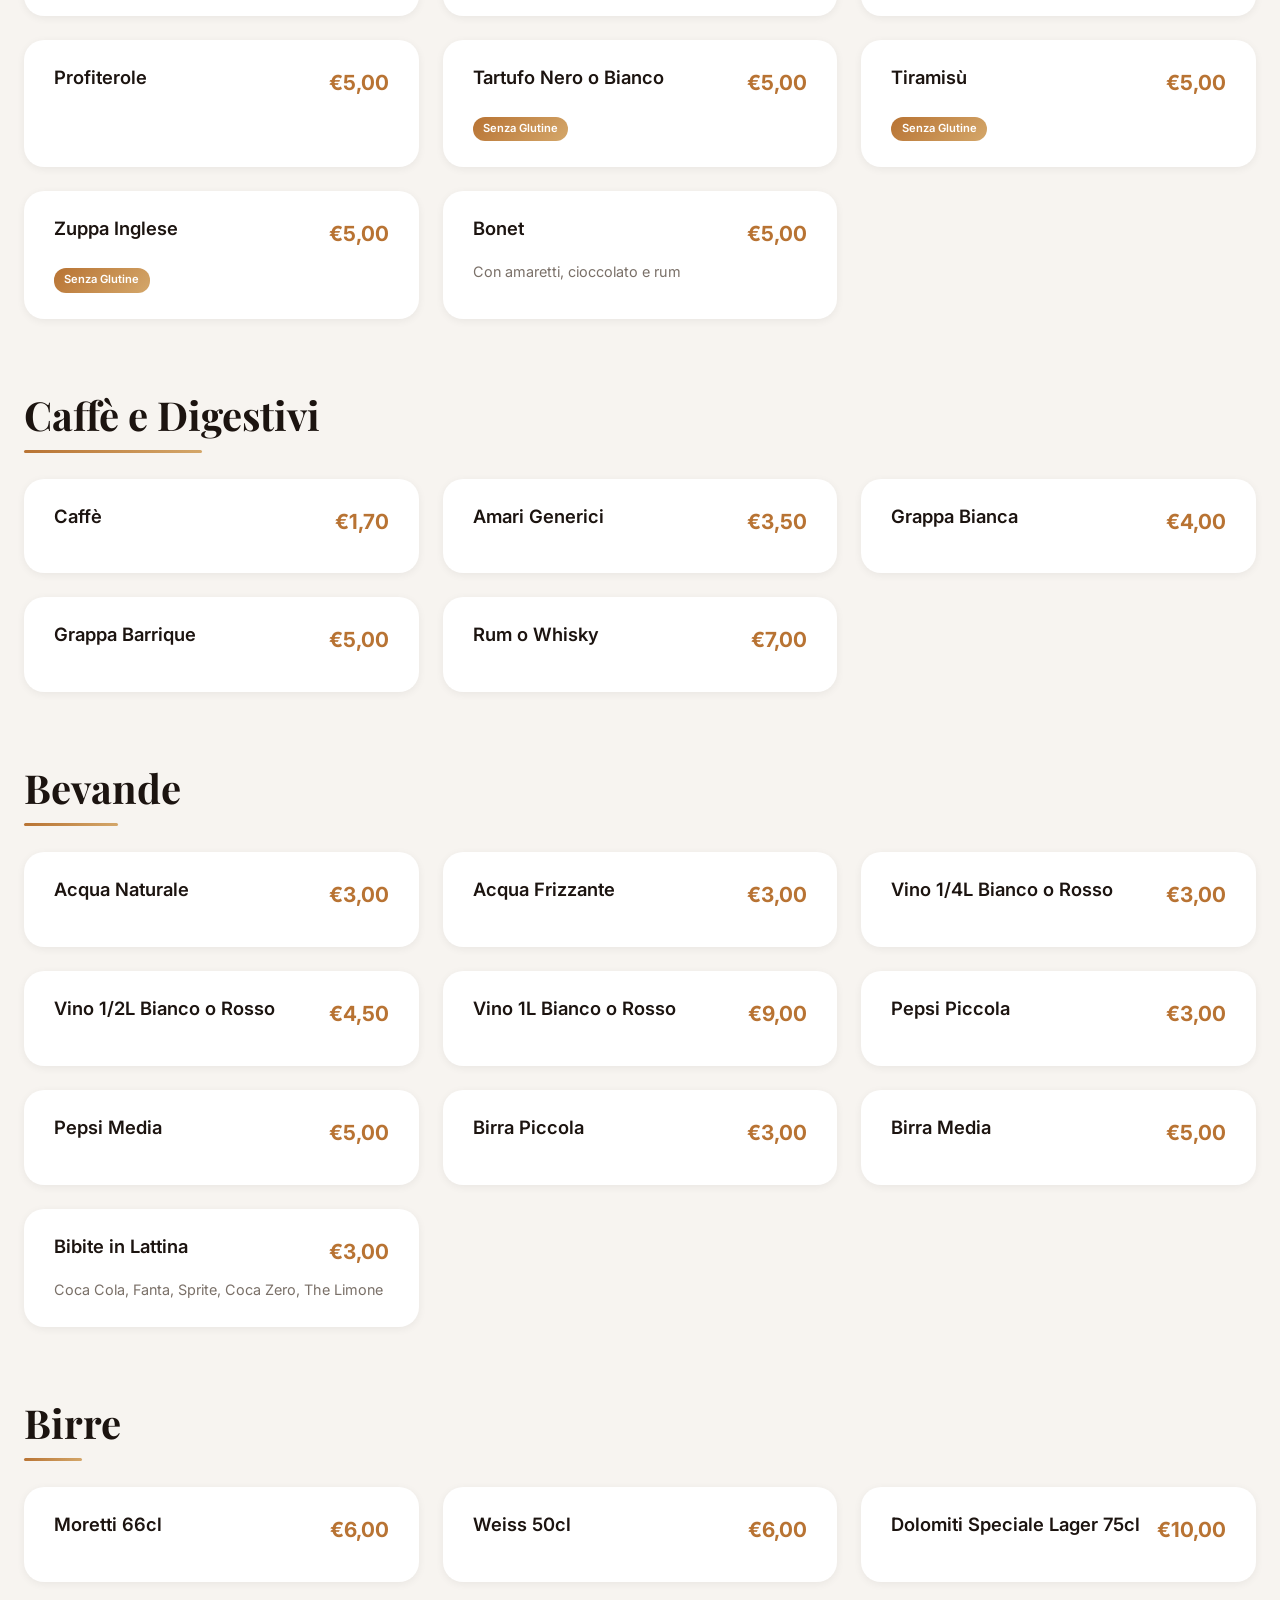
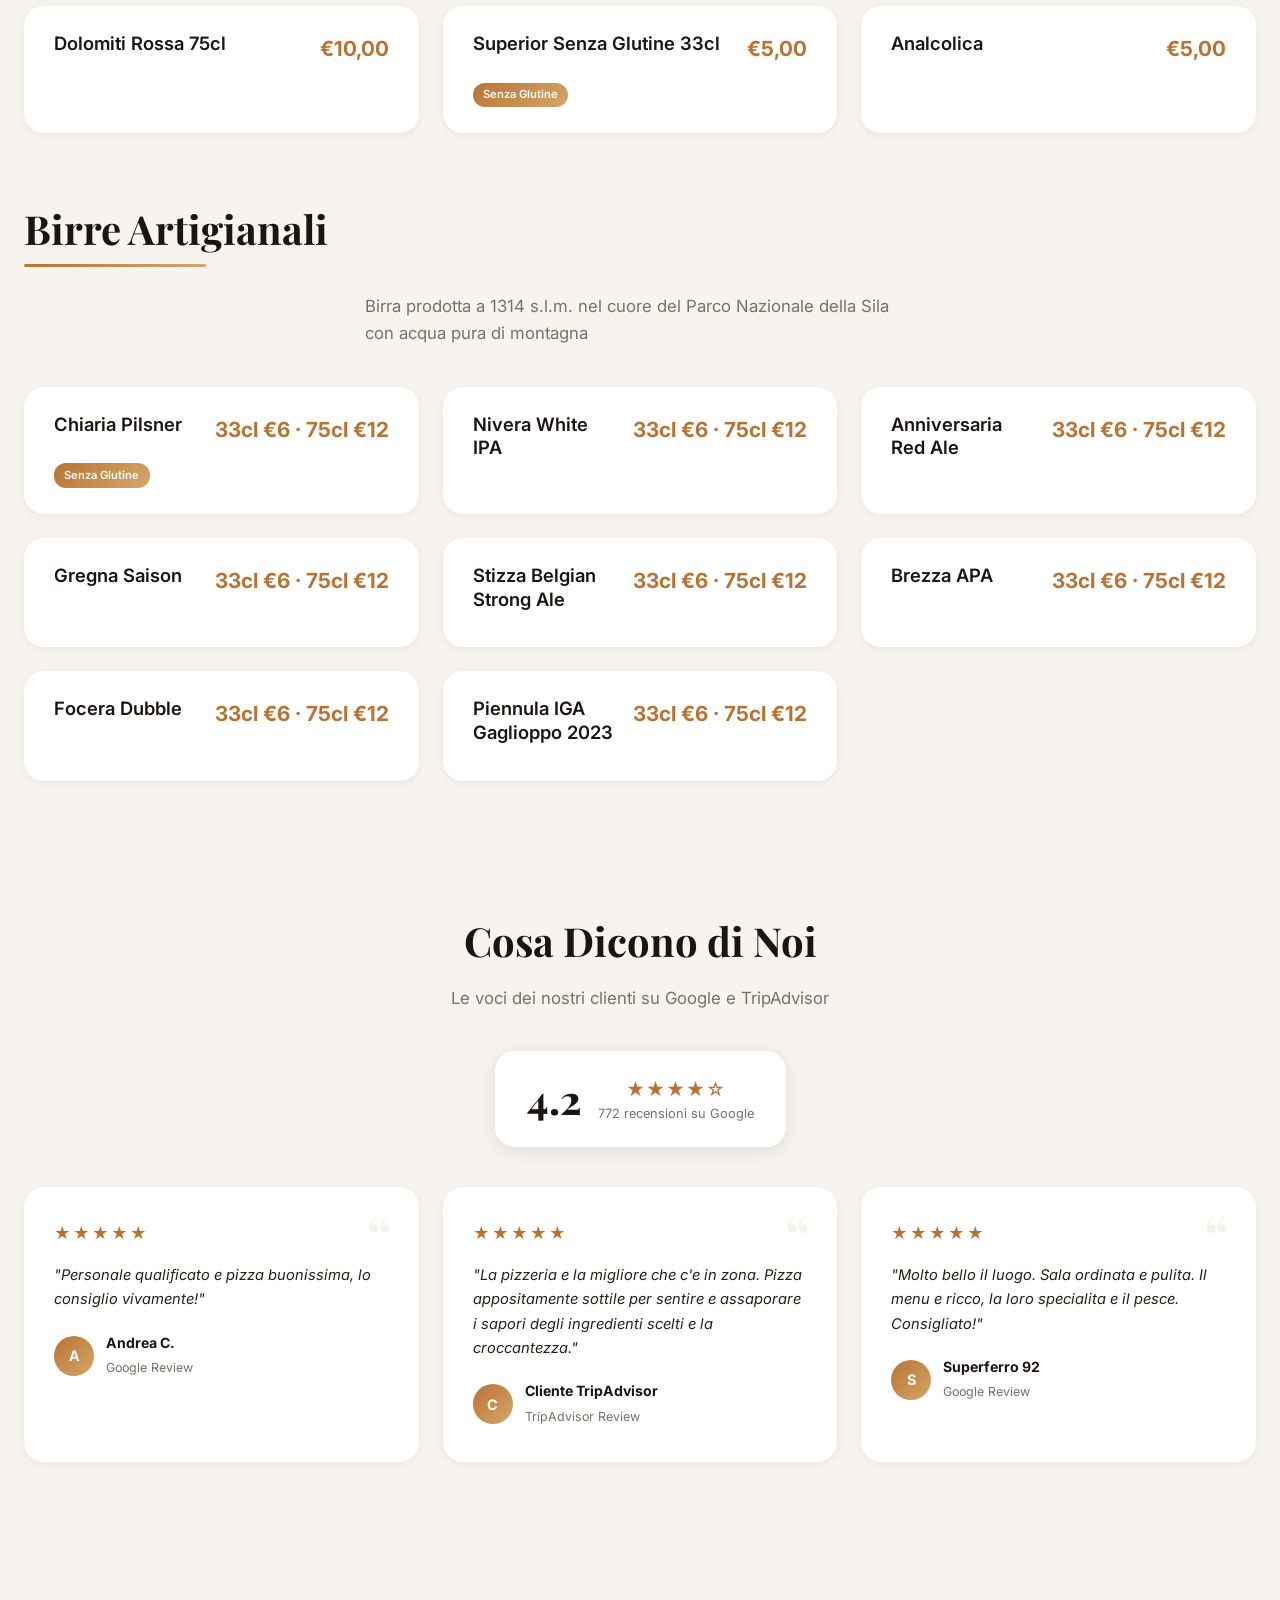
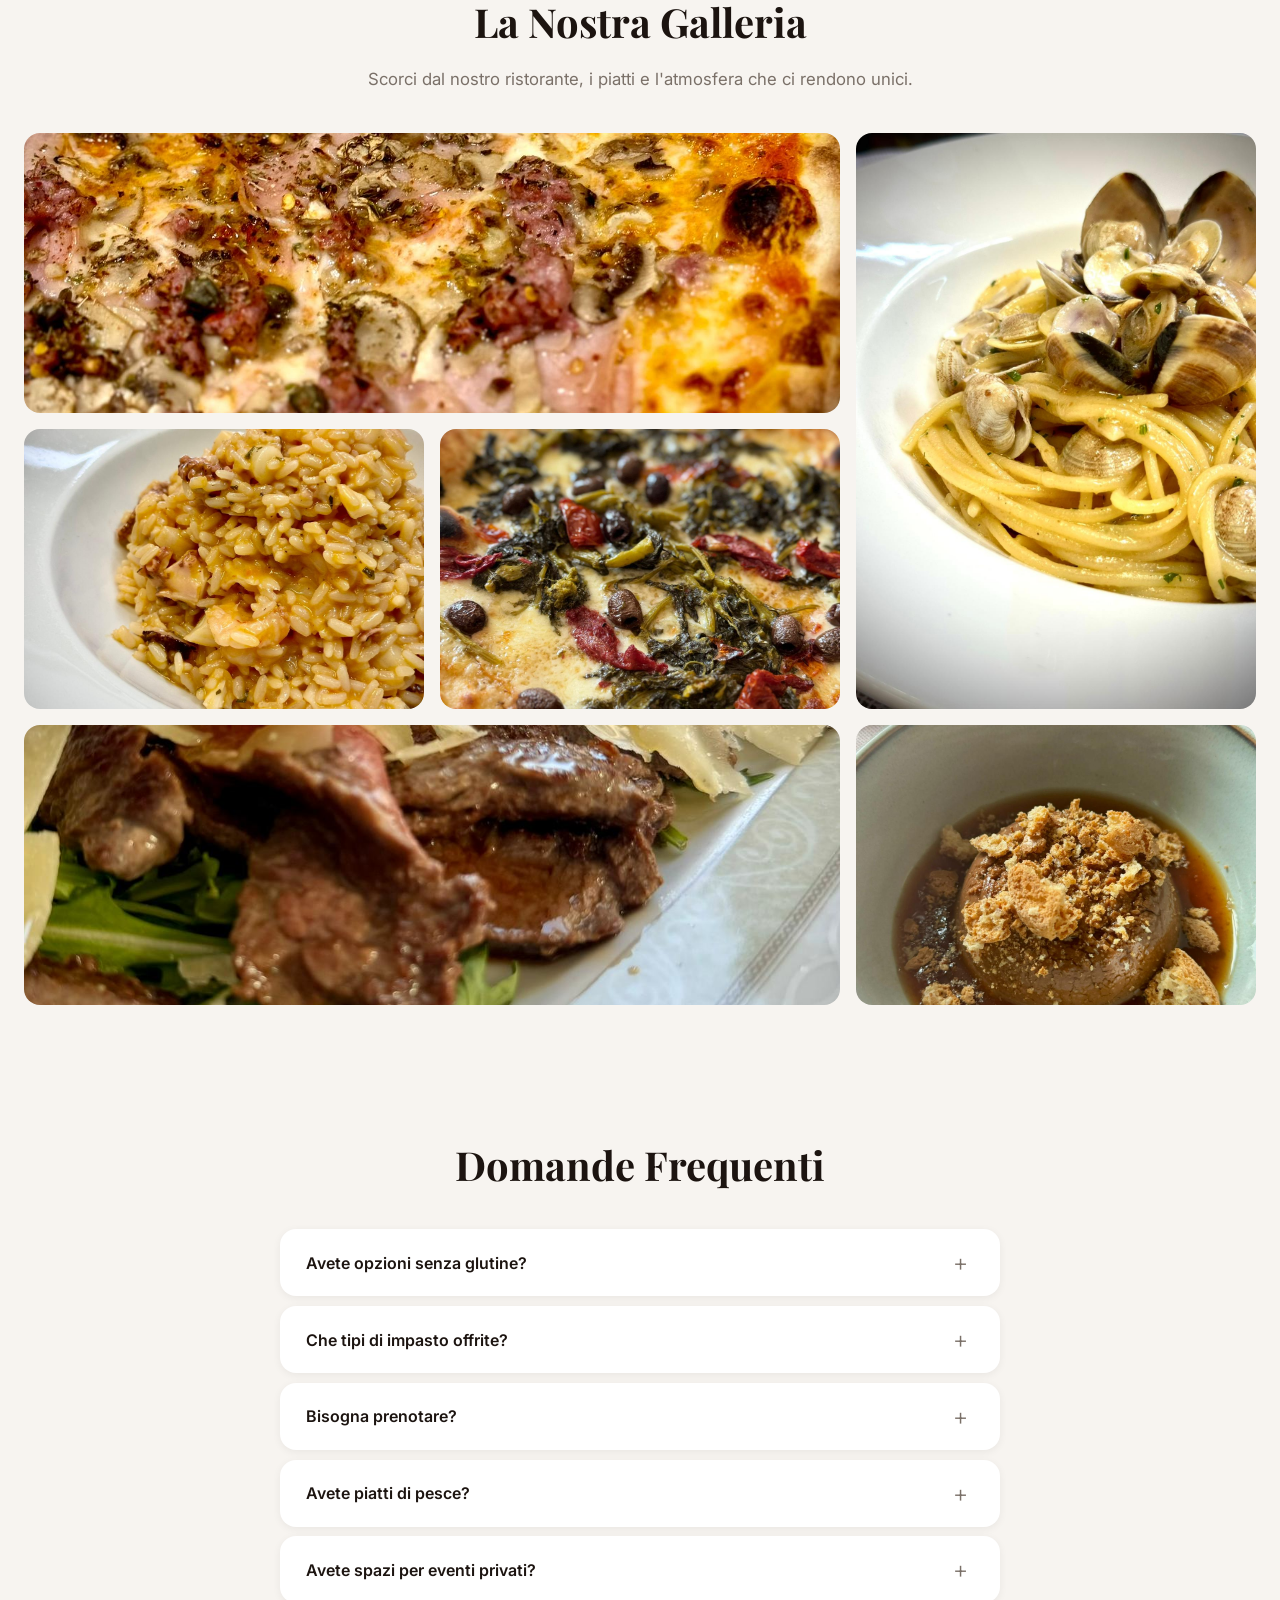
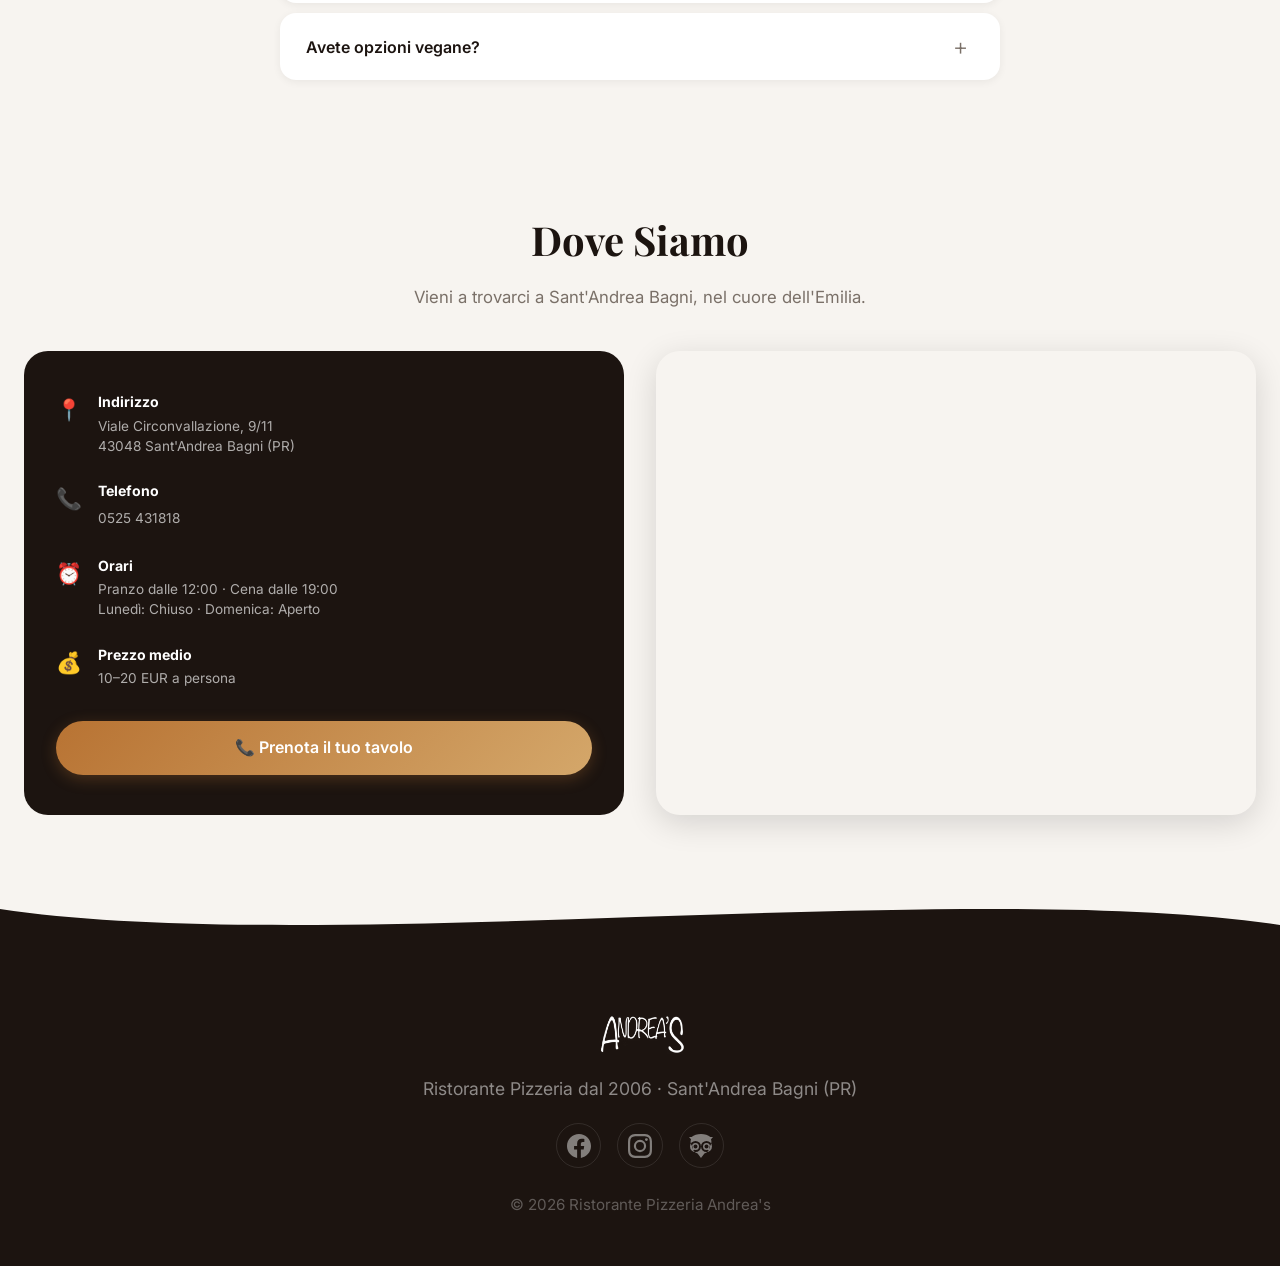
==== commit 923d8369: "Replace Impasti Speciali card with Piatti Tradizionali Co-Authored-By: Claude Opus 4.6 (1M context) " ====
--- a/index.html
+++ b/index.html
@@ -163,11 +163,11 @@
           <p>La nostra firma: impasto tirato sottile, condimenti stagionali e croccantezza unica</p>
           <span class="pick-card-cta">Vedi le pizze &rarr;</span>
         </a>
-        <a class="pick-card" href="#pizze">
-          <div class="pick-image"><img src="images/pizza-mediterranea.jpeg" alt="Impasti speciali artigianali" loading="lazy"></div>
-          <h3>Impasti Speciali</h3>
-          <p>Kamut, integrale macinata a pietra, senza lievito e senza glutine certificato AIC</p>
-          <span class="pick-card-cta">Vedi le pizze &rarr;</span>
+        <a class="pick-card" href="#piatti-tradizionali">
+          <div class="pick-image"><img src="images/pizza-mediterranea.jpeg" alt="Piatti tradizionali emiliani" loading="lazy"></div>
+          <h3>Piatti Tradizionali</h3>
+          <p>Tortelli d'erbetta, di patate, di zucca, carbonara, amatriciana e i grandi classici emiliani</p>
+          <span class="pick-card-cta">Vedi i piatti tradizionali &rarr;</span>
         </a>
         <a class="pick-card" href="#antipasti">
           <div class="pick-image"><img src="images/spaghetti-scampi.jpeg" alt="Pesce fresco alla griglia" loading="lazy"></div>
@@ -757,7 +757,7 @@
     </section>
 
     <!-- PRIMI TRADIZIONALI -->
-    <section class="menu-section">
+    <section id="piatti-tradizionali" class="menu-section">
       <h2>Primi Tradizionali</h2>
       <div class="menu-grid">
         <div class="menu-item">
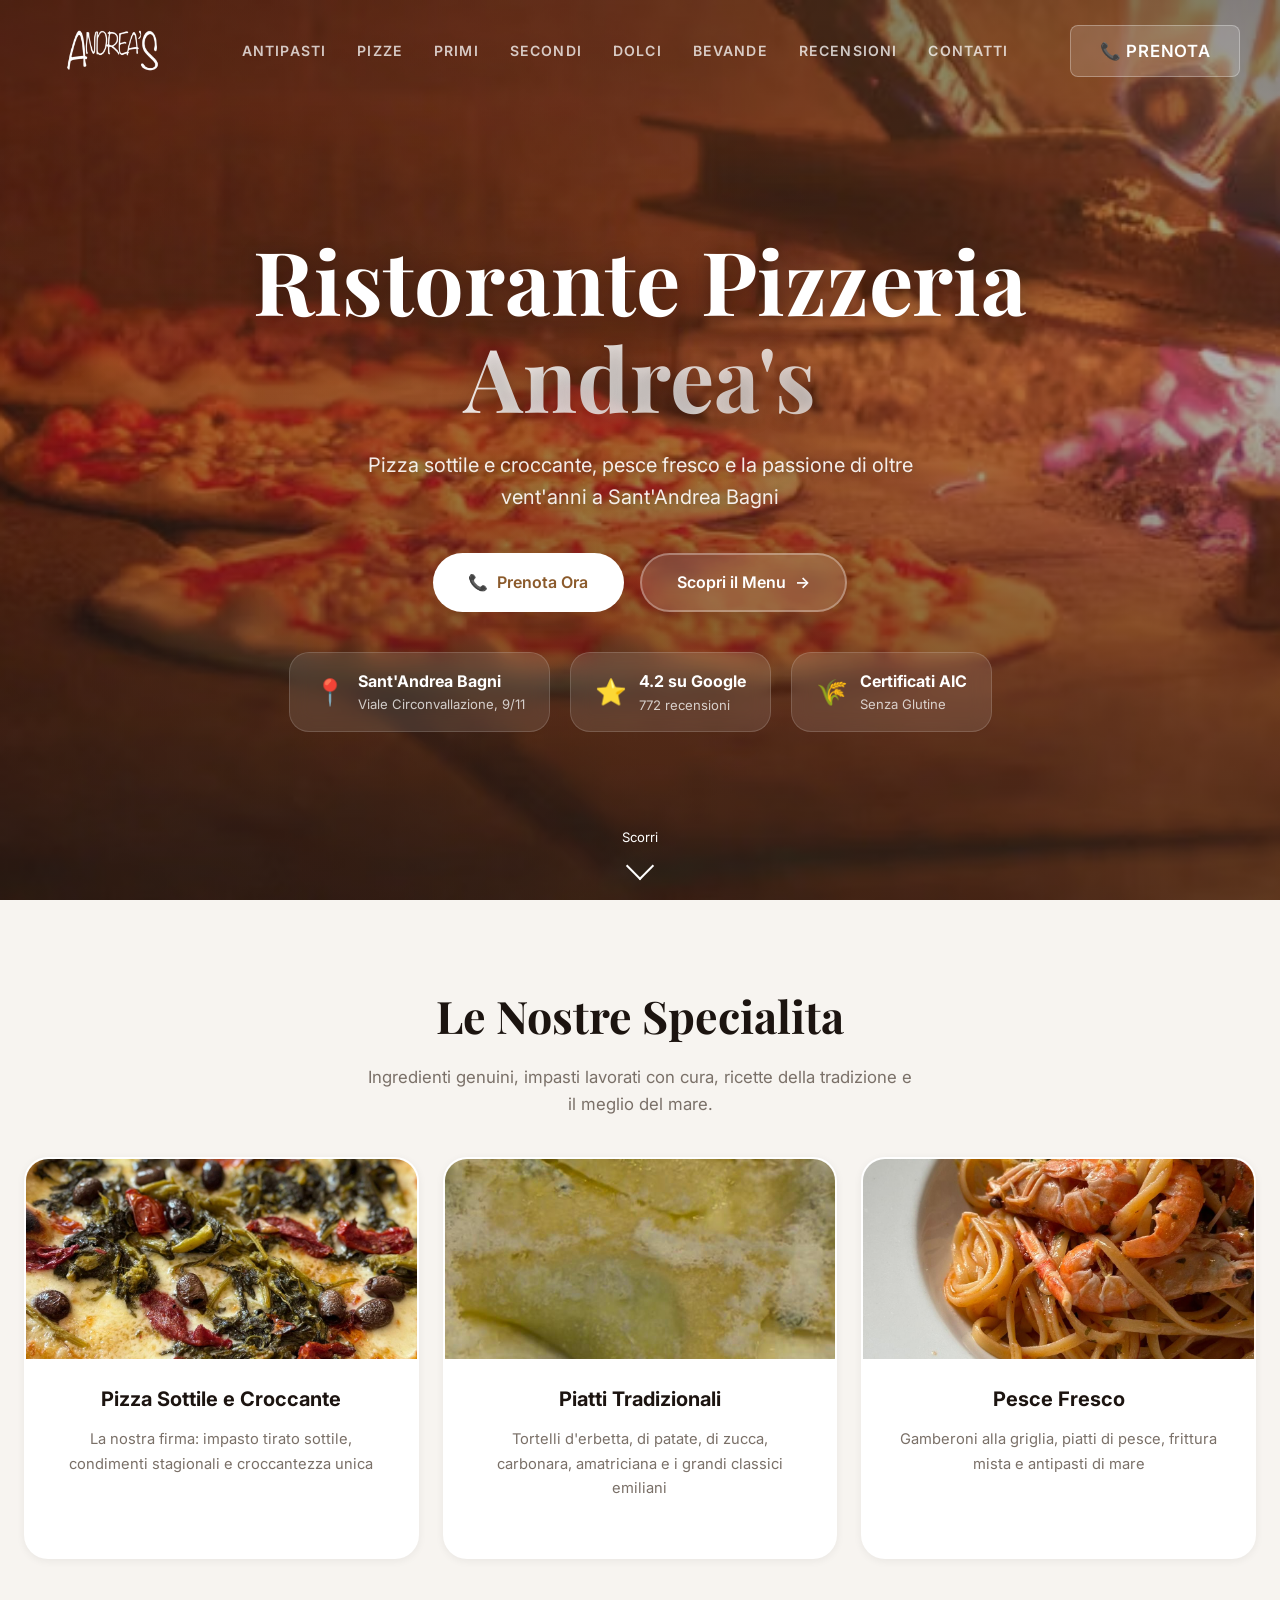
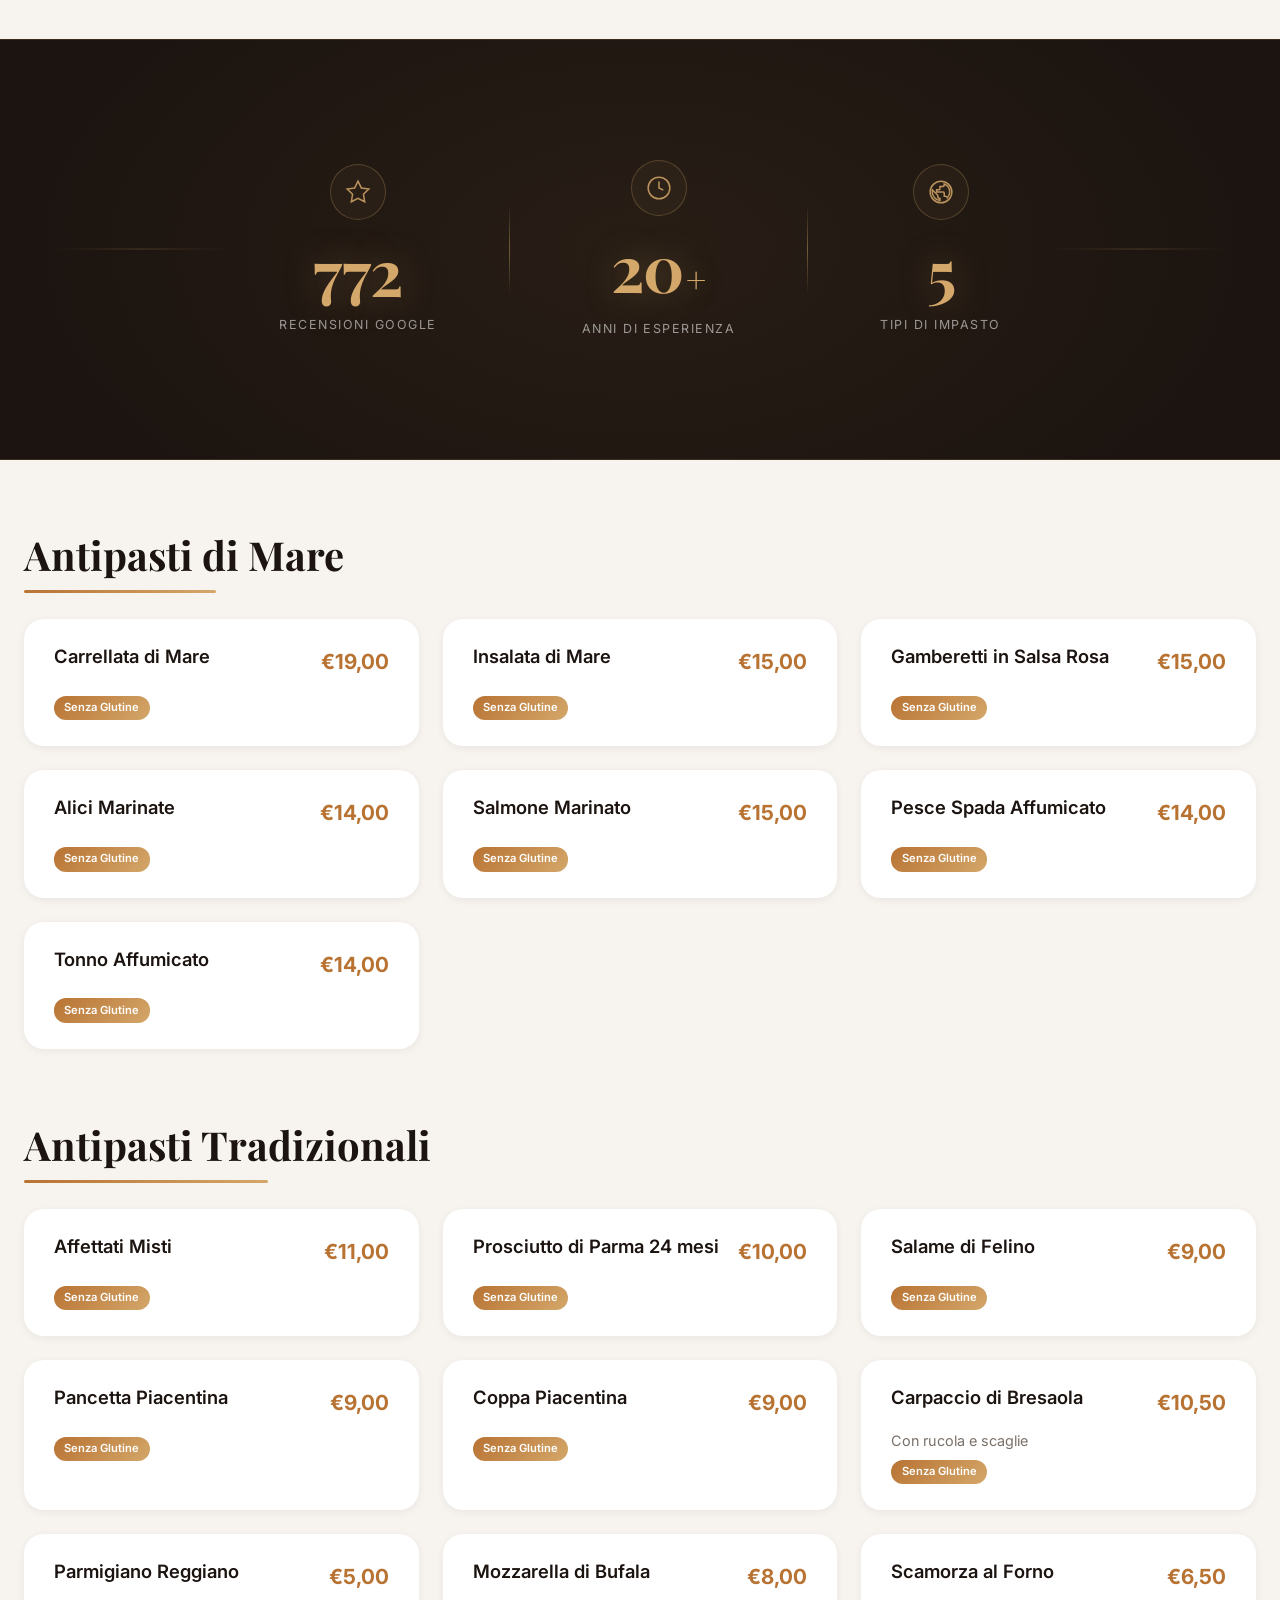
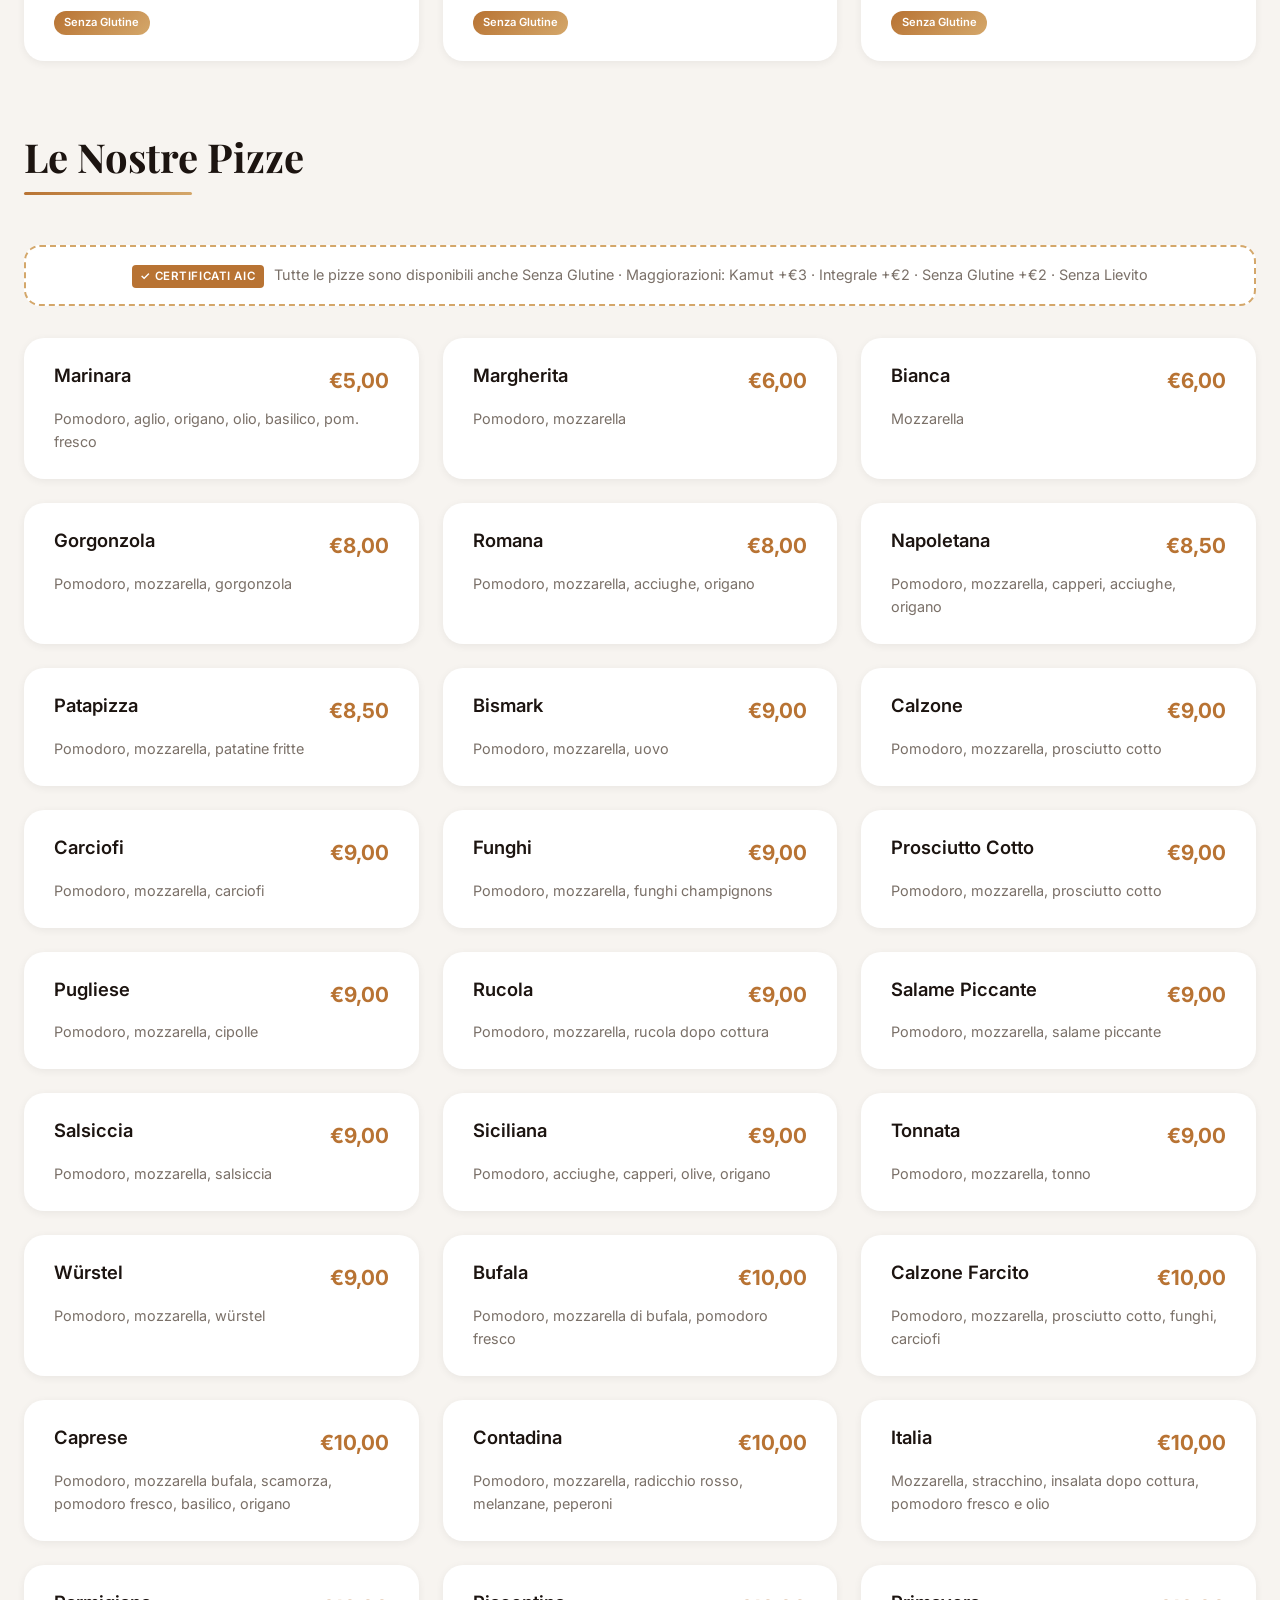
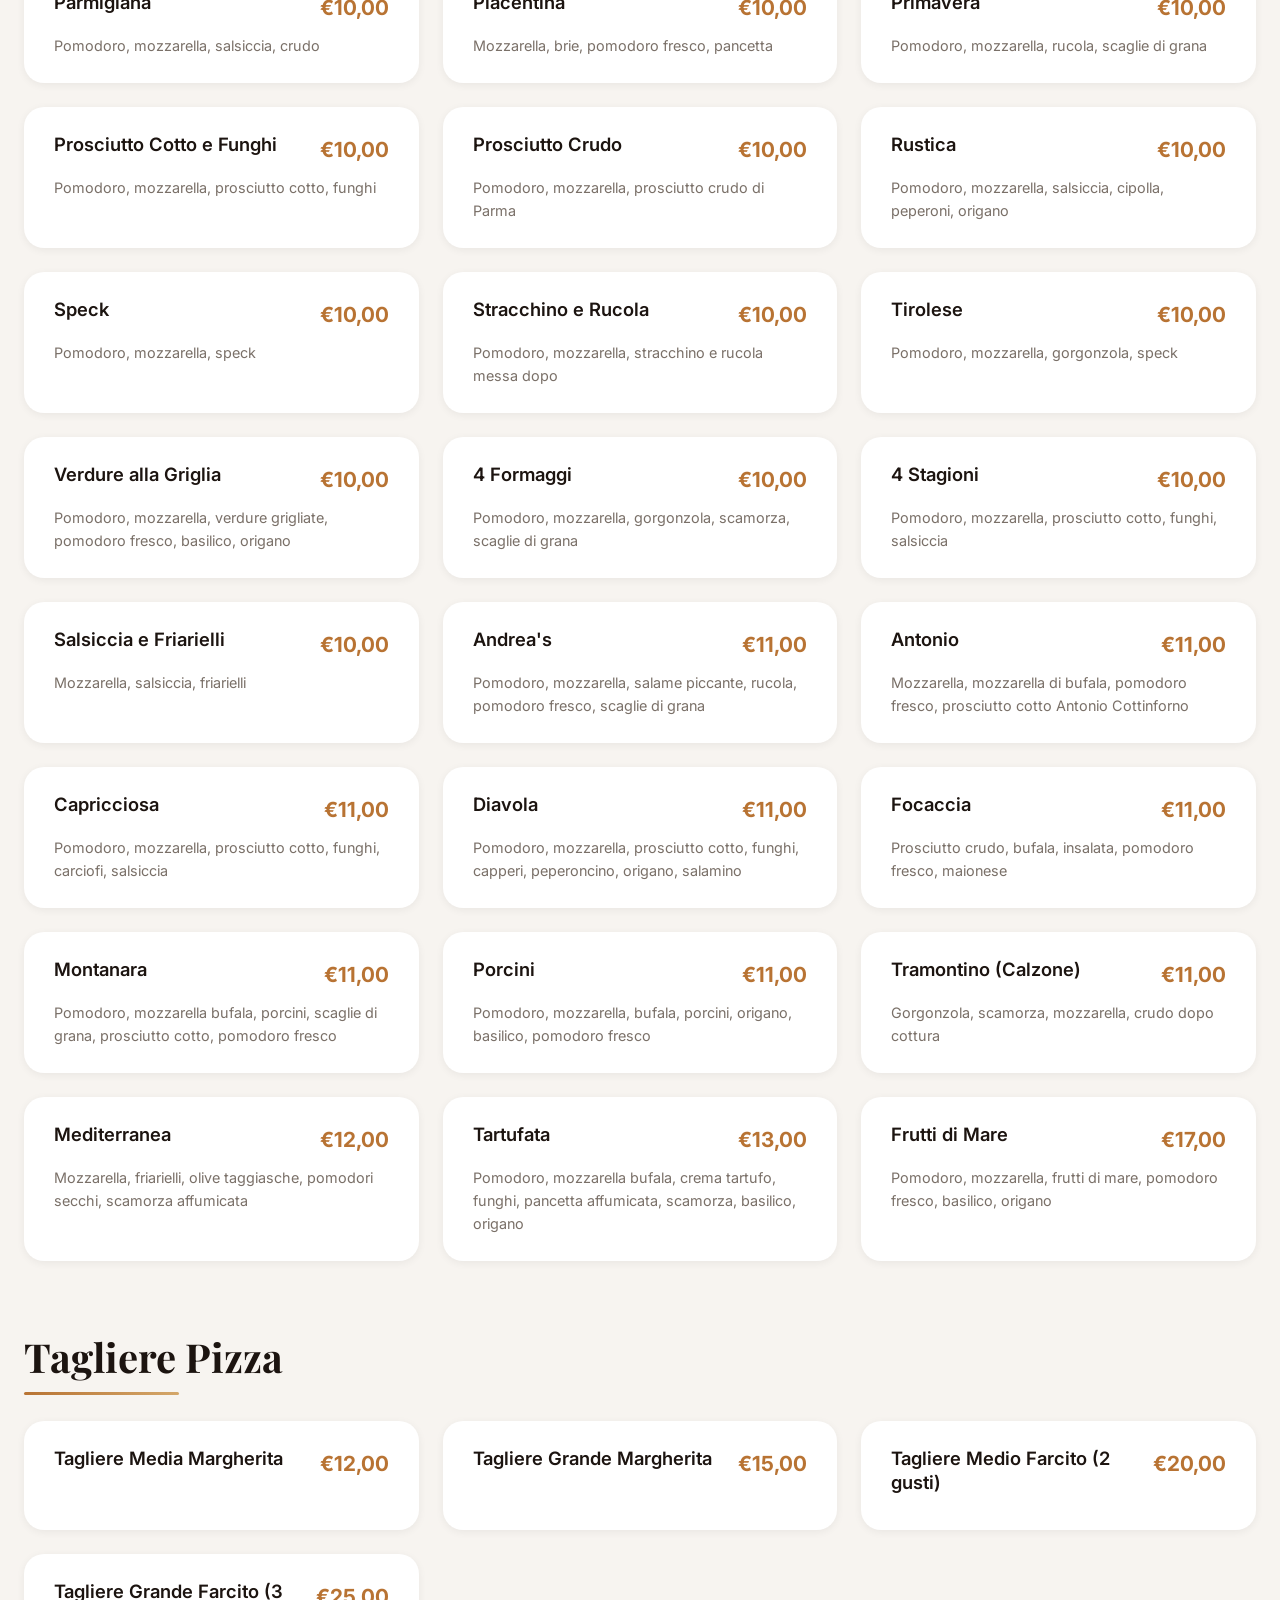
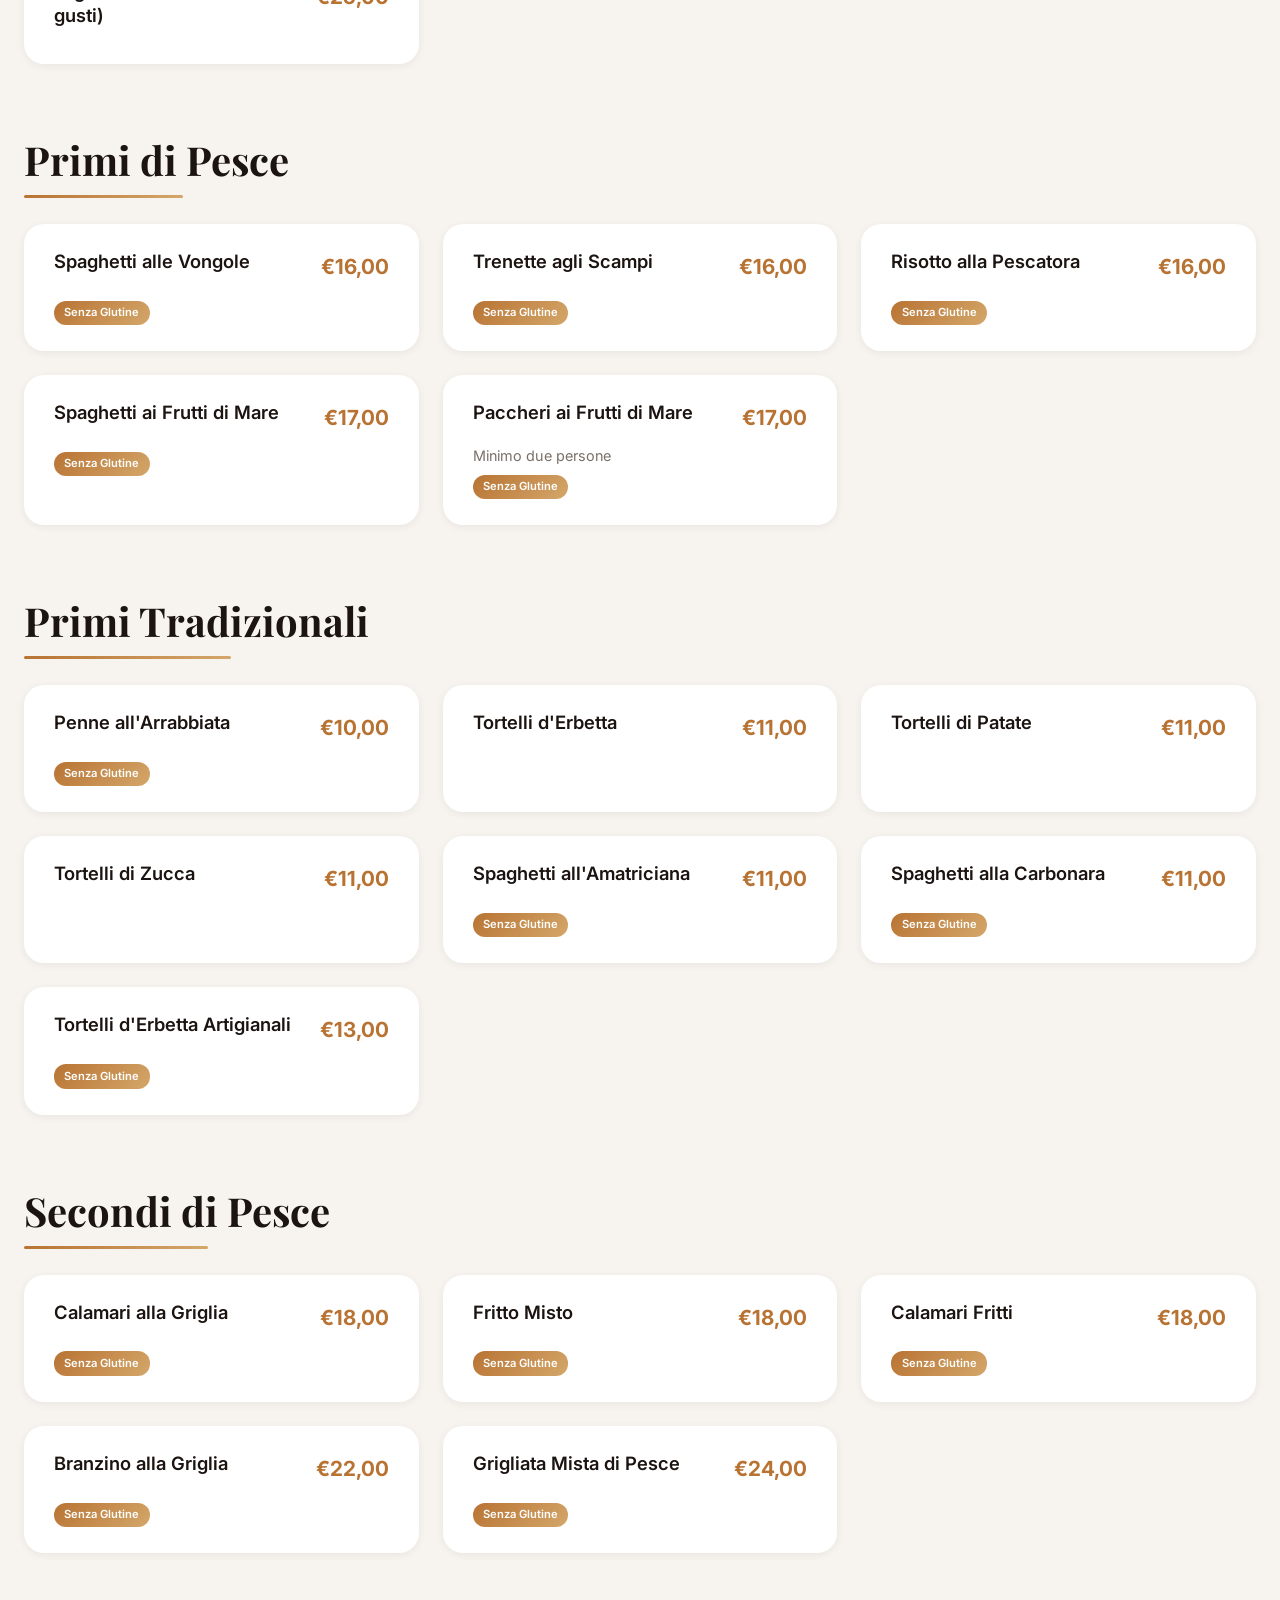
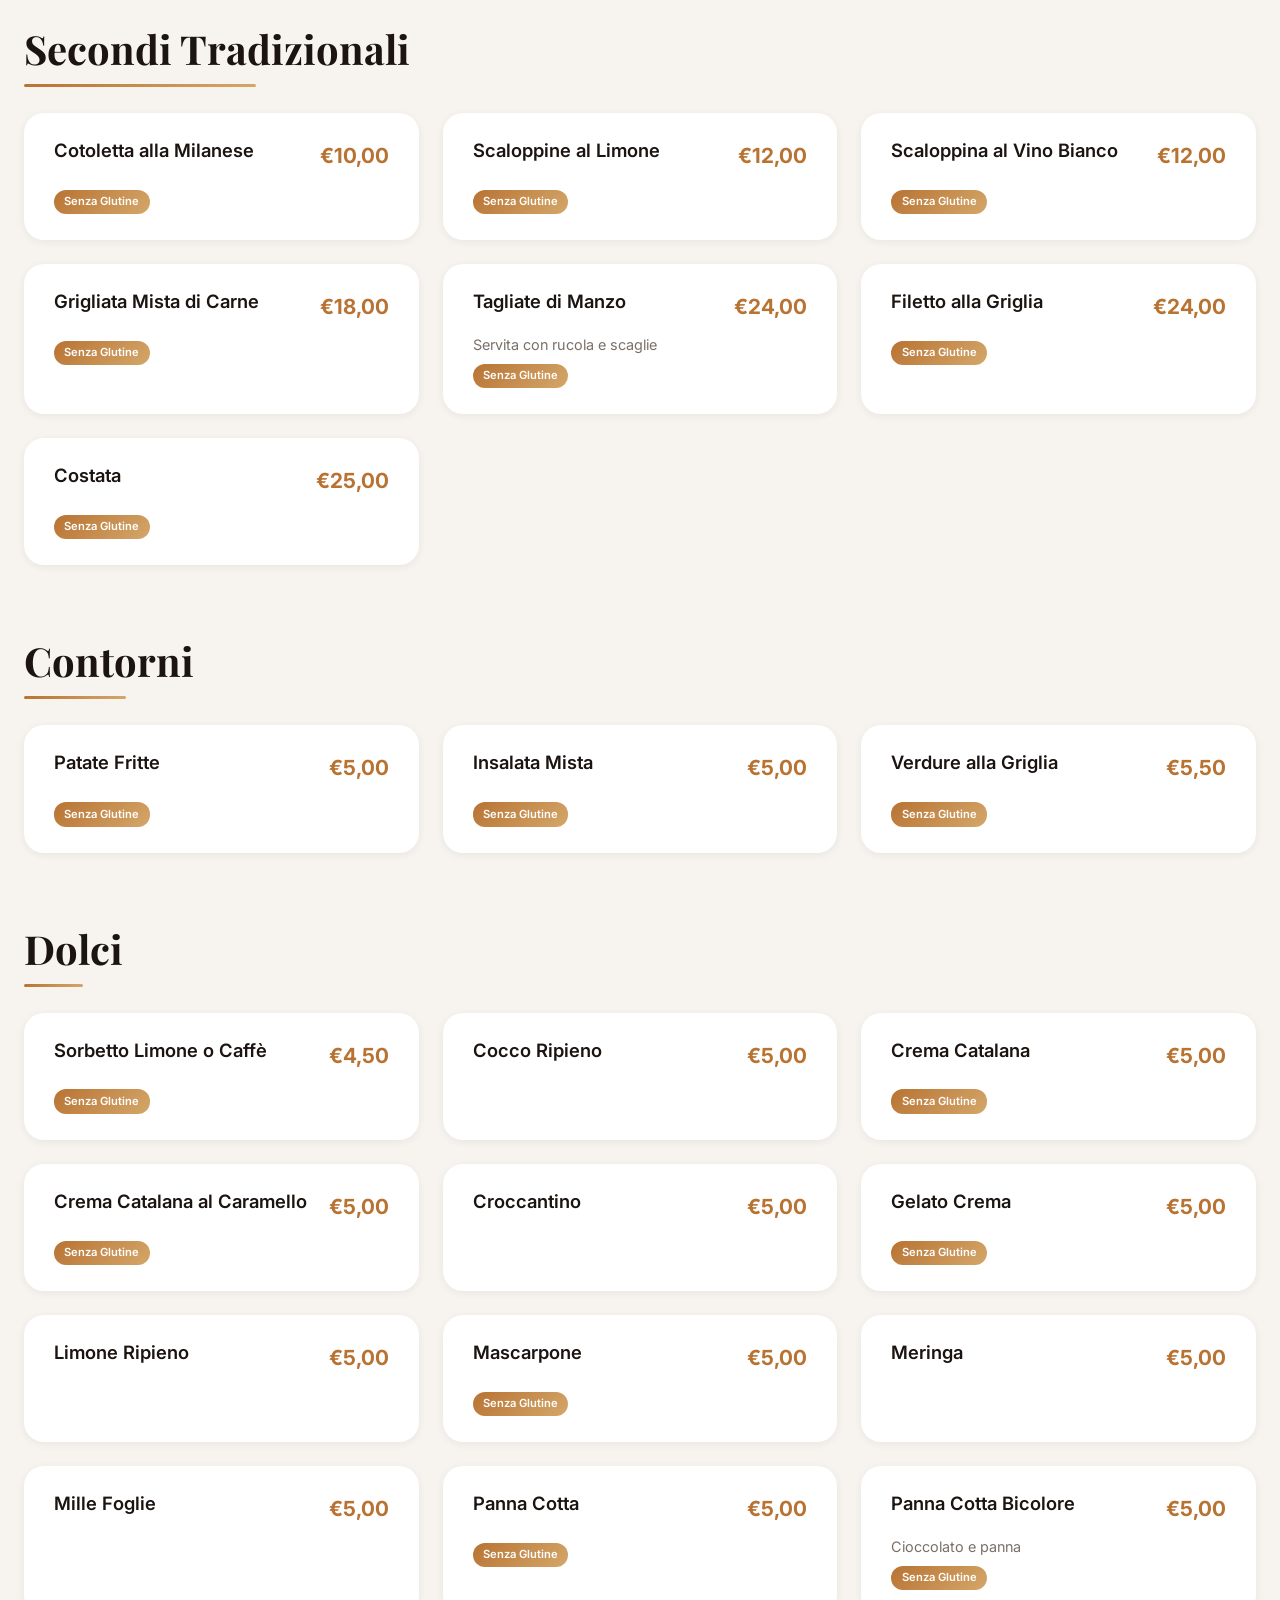
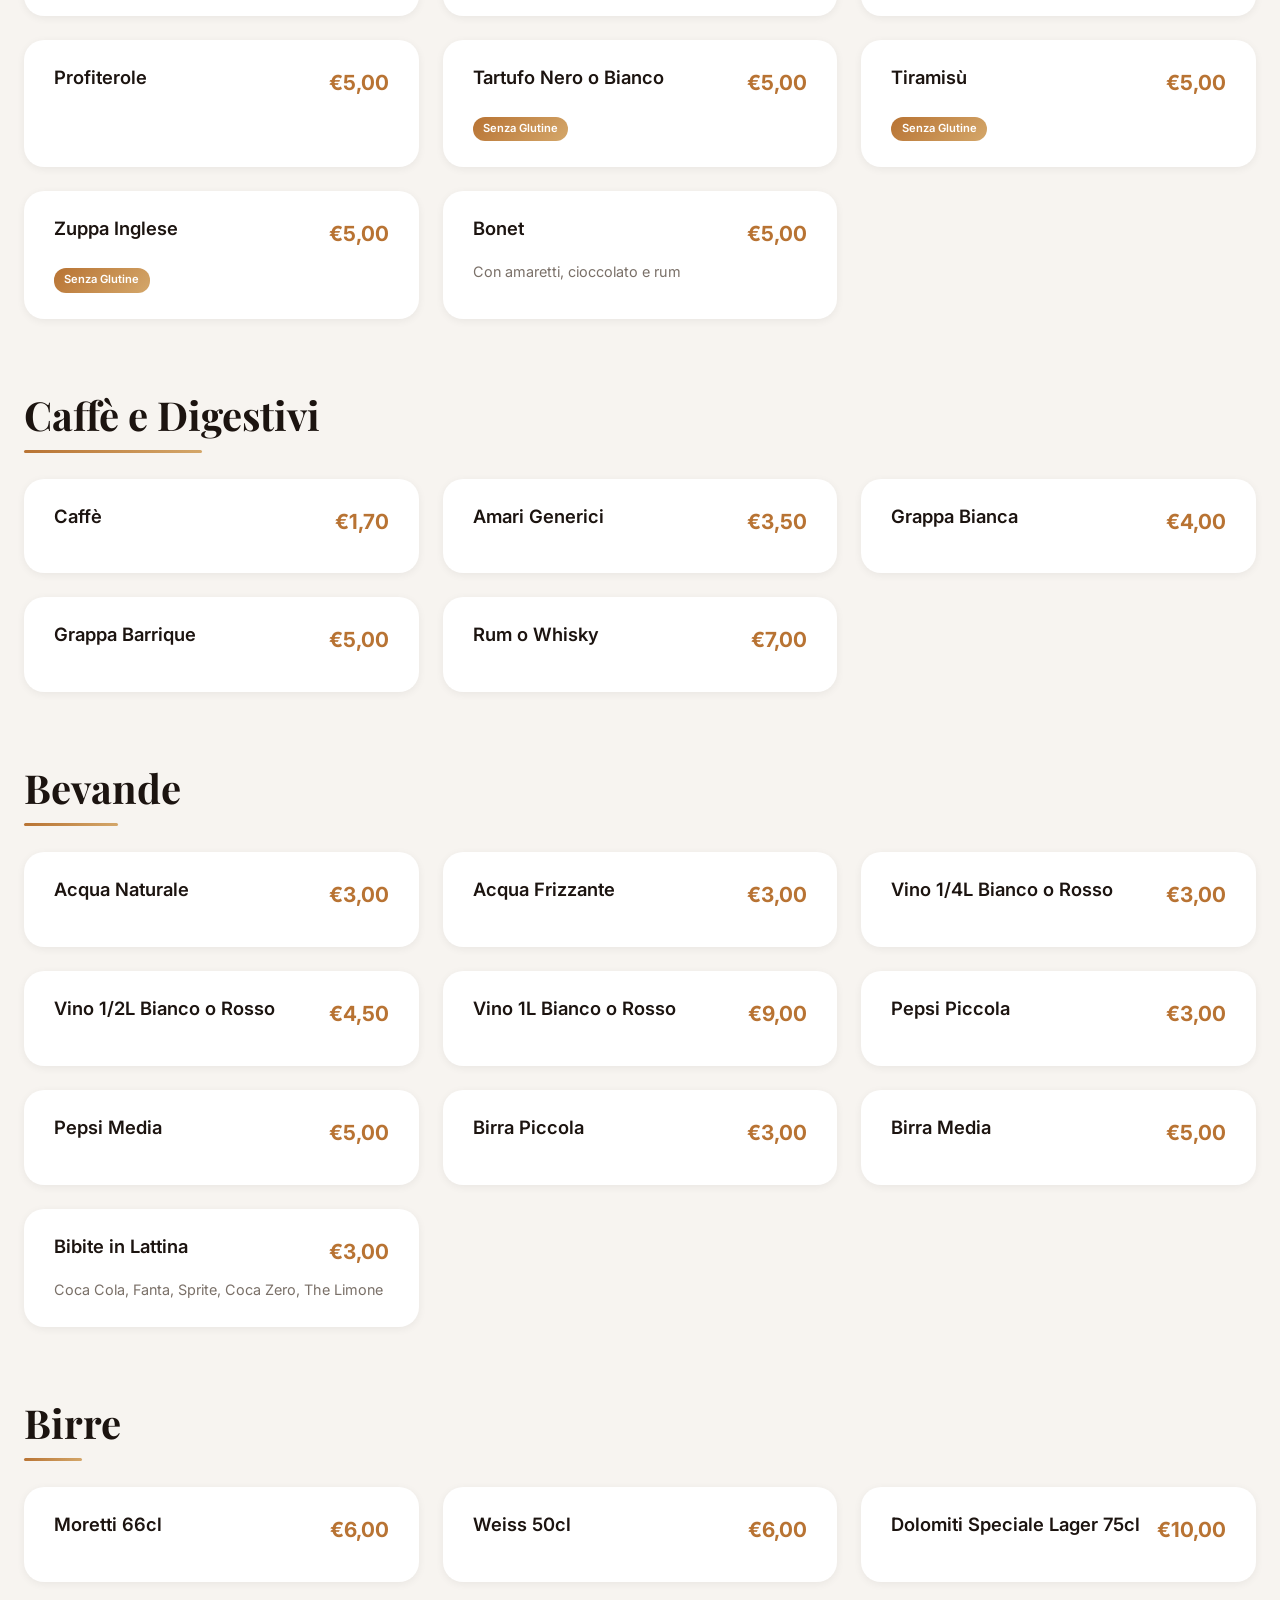
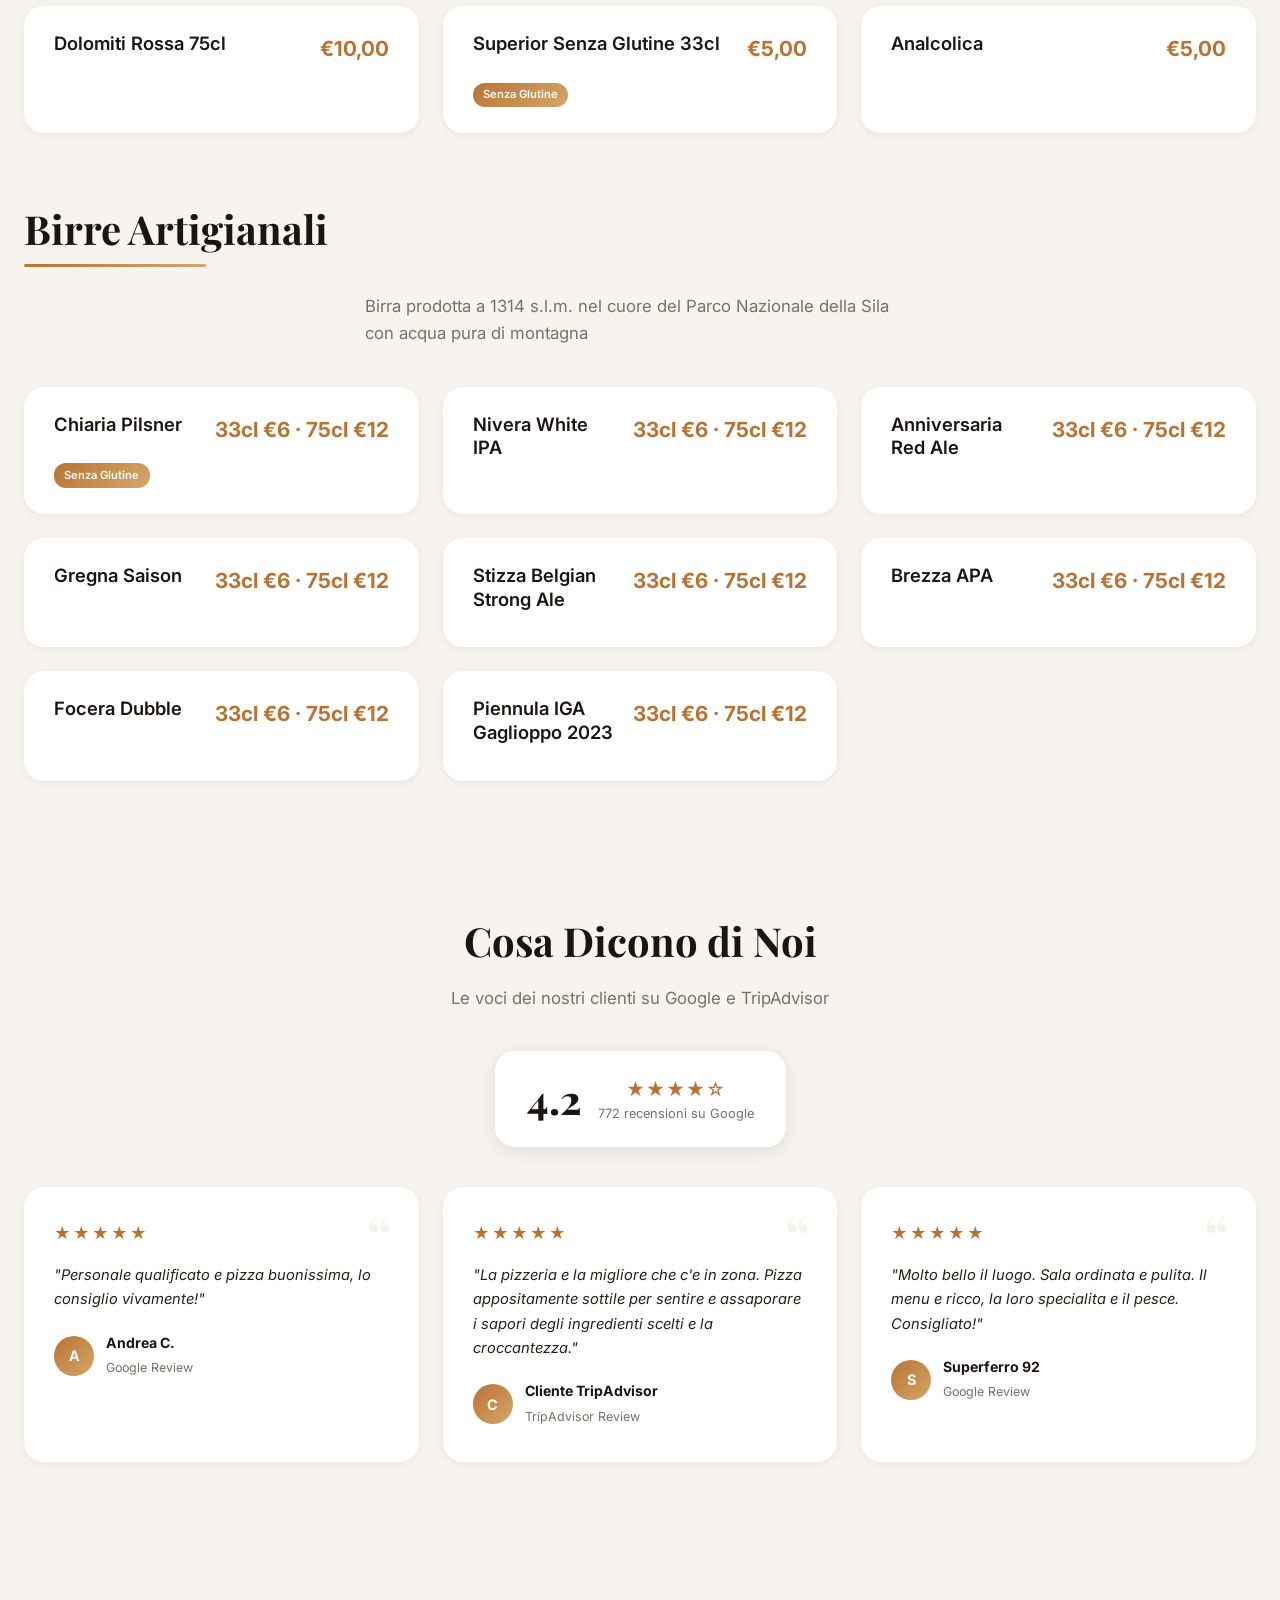
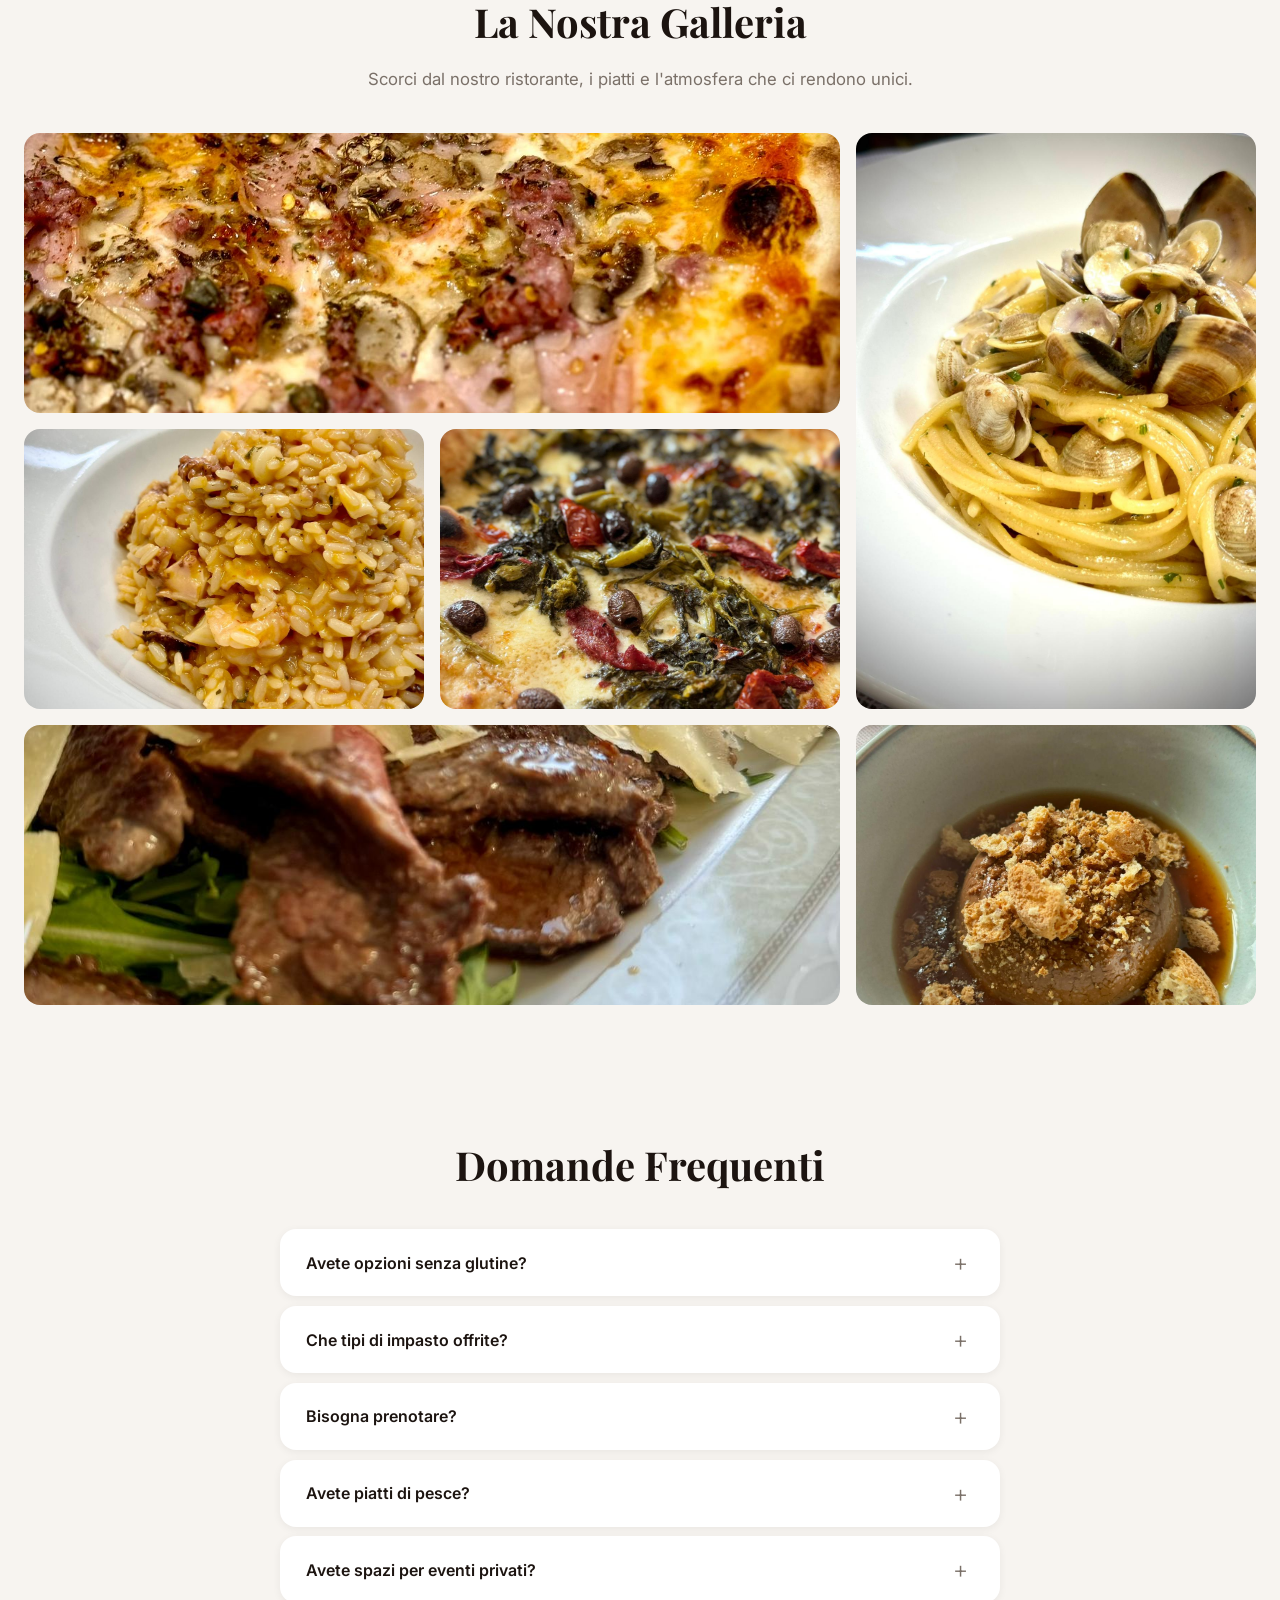
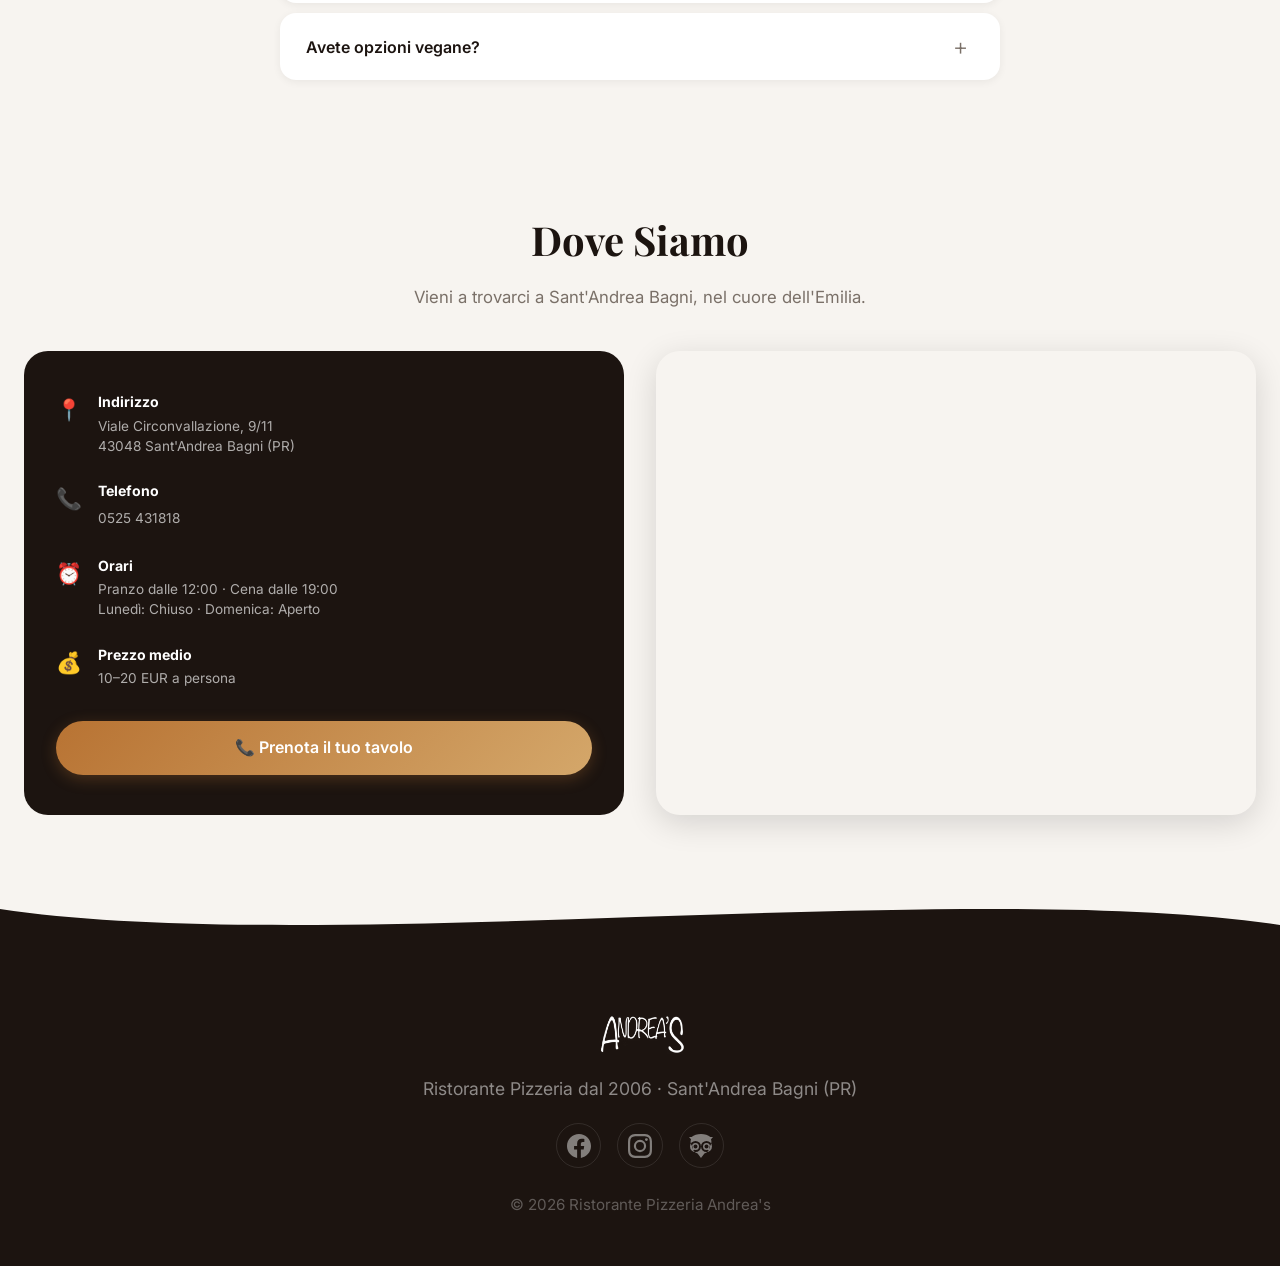
==== commit f28c0fb2: "Swap speciality card images and add real tortelli photo Co-Authored-By: Claude Opus 4.6 (1M context)" ====
--- a/index.html
+++ b/index.html
@@ -158,13 +158,13 @@
       <p class="section-subtitle">Ingredienti genuini, impasti lavorati con cura, ricette della tradizione e il meglio del mare.</p>
       <div class="top-picks-grid">
         <a class="pick-card" href="#pizze">
-          <div class="pick-image"><img src="images/pizza-diavola.jpeg" alt="Pizza sottile e croccante" loading="lazy"></div>
+          <div class="pick-image"><img src="images/pizza-mediterranea.jpeg" alt="Pizza sottile e croccante" loading="lazy"></div>
           <h3>Pizza Sottile e Croccante</h3>
           <p>La nostra firma: impasto tirato sottile, condimenti stagionali e croccantezza unica</p>
           <span class="pick-card-cta">Vedi le pizze &rarr;</span>
         </a>
         <a class="pick-card" href="#piatti-tradizionali">
-          <div class="pick-image"><img src="images/pizza-mediterranea.jpeg" alt="Piatti tradizionali emiliani" loading="lazy"></div>
+          <div class="pick-image"><img src="images/tortelli-erbetta.png" alt="Piatti tradizionali emiliani" loading="lazy"></div>
           <h3>Piatti Tradizionali</h3>
           <p>Tortelli d'erbetta, di patate, di zucca, carbonara, amatriciana e i grandi classici emiliani</p>
           <span class="pick-card-cta">Vedi i piatti tradizionali &rarr;</span>
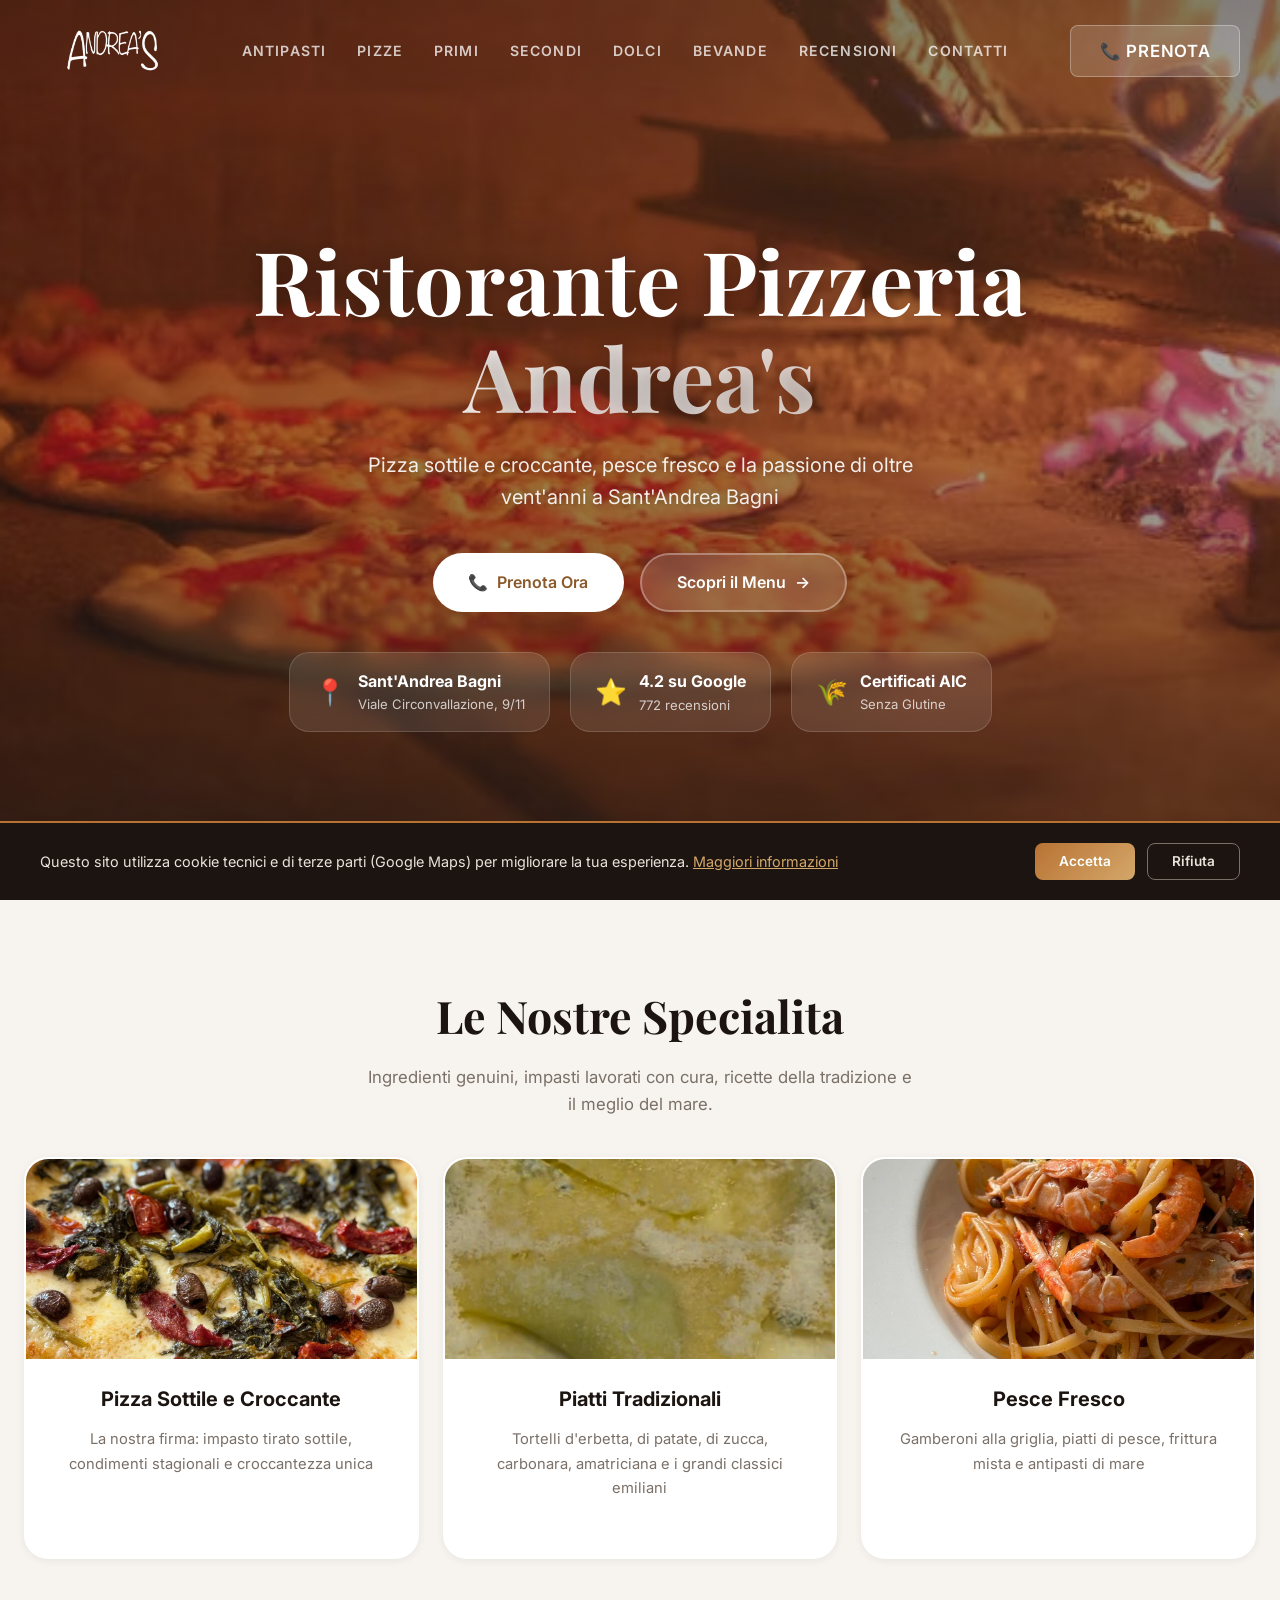
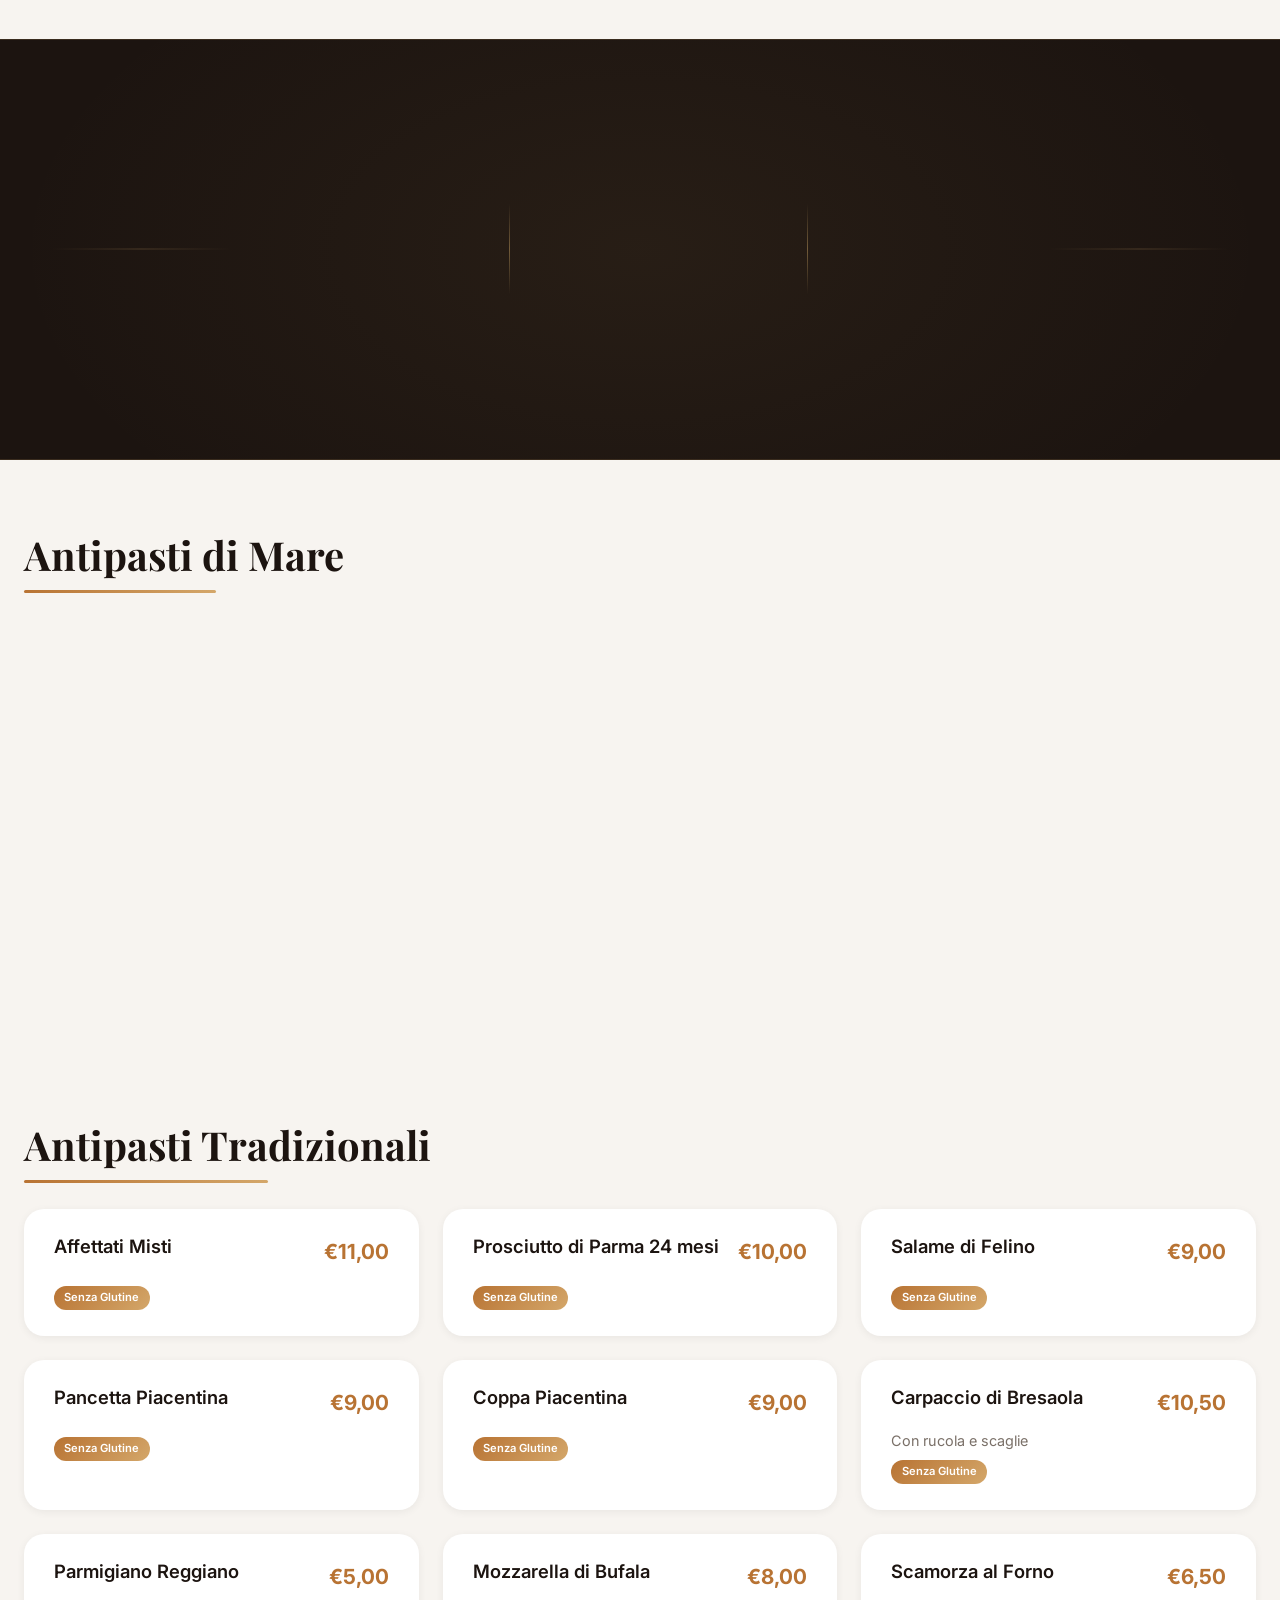
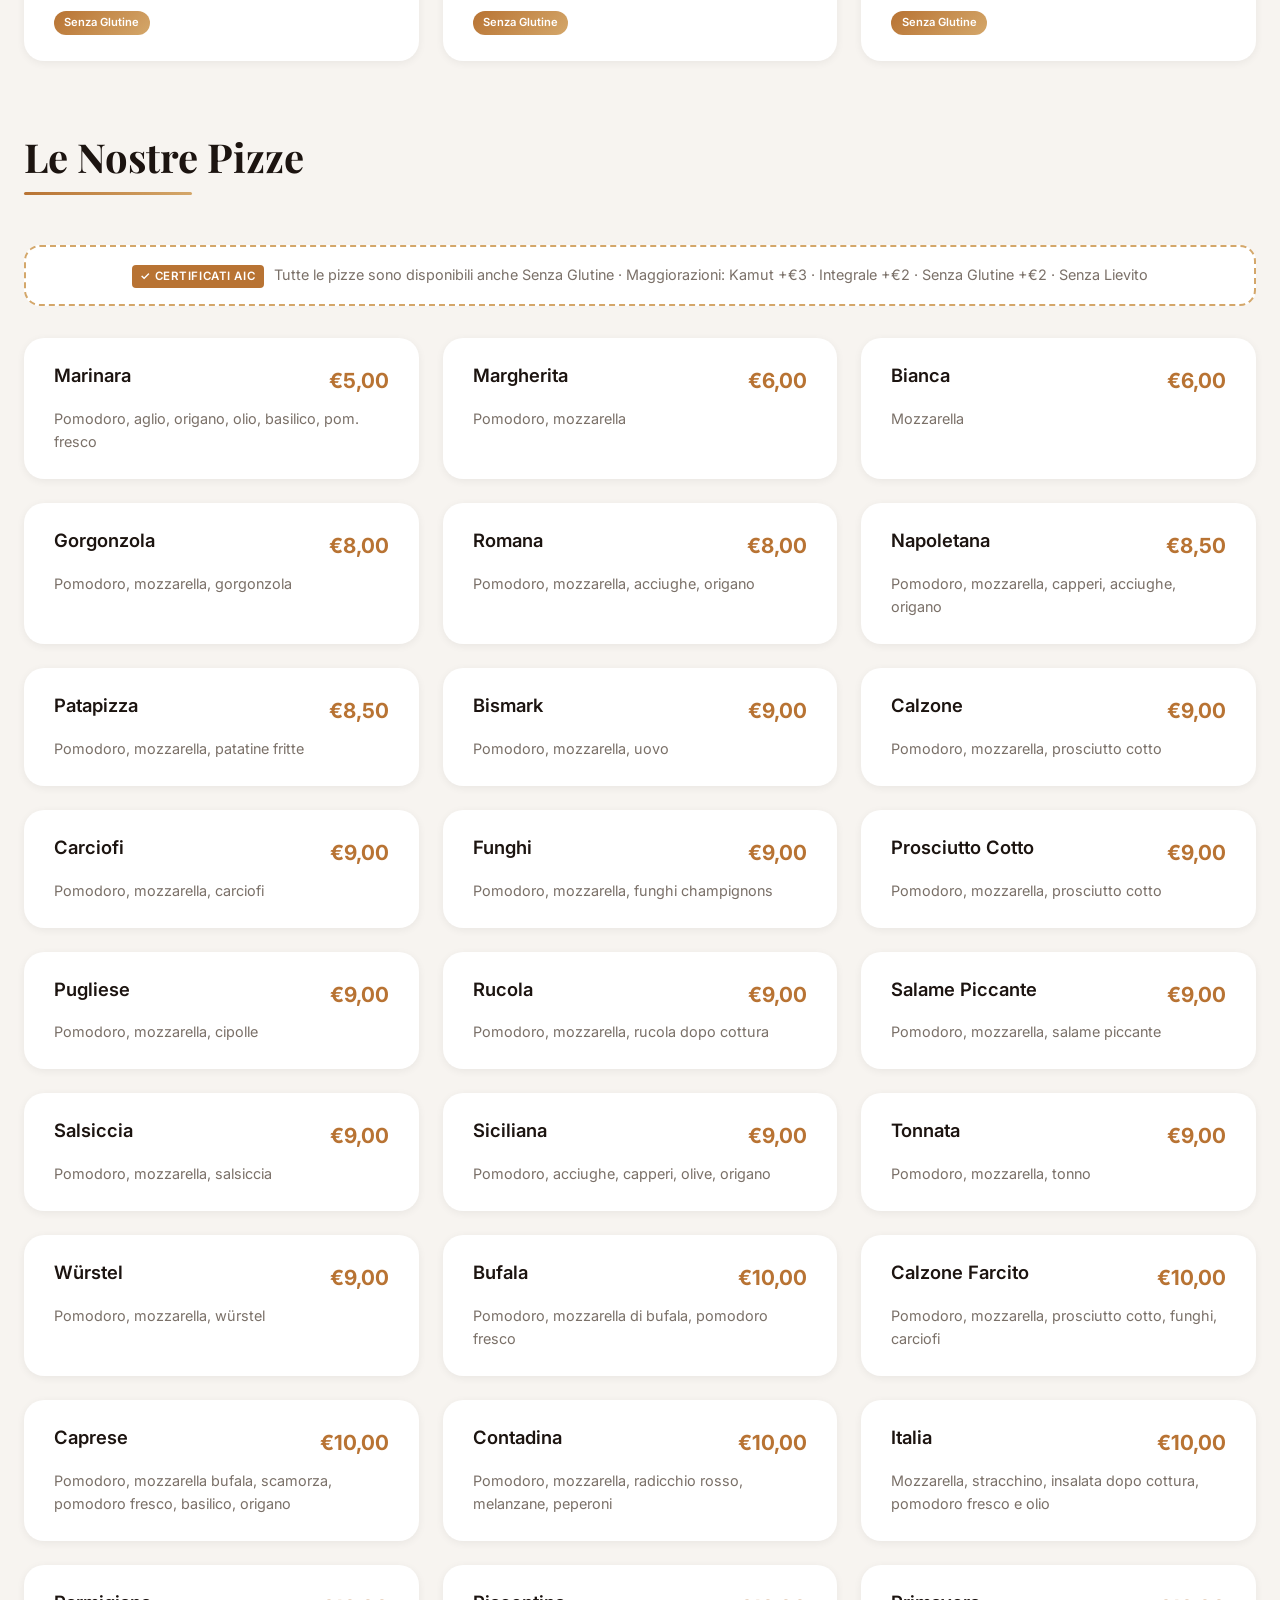
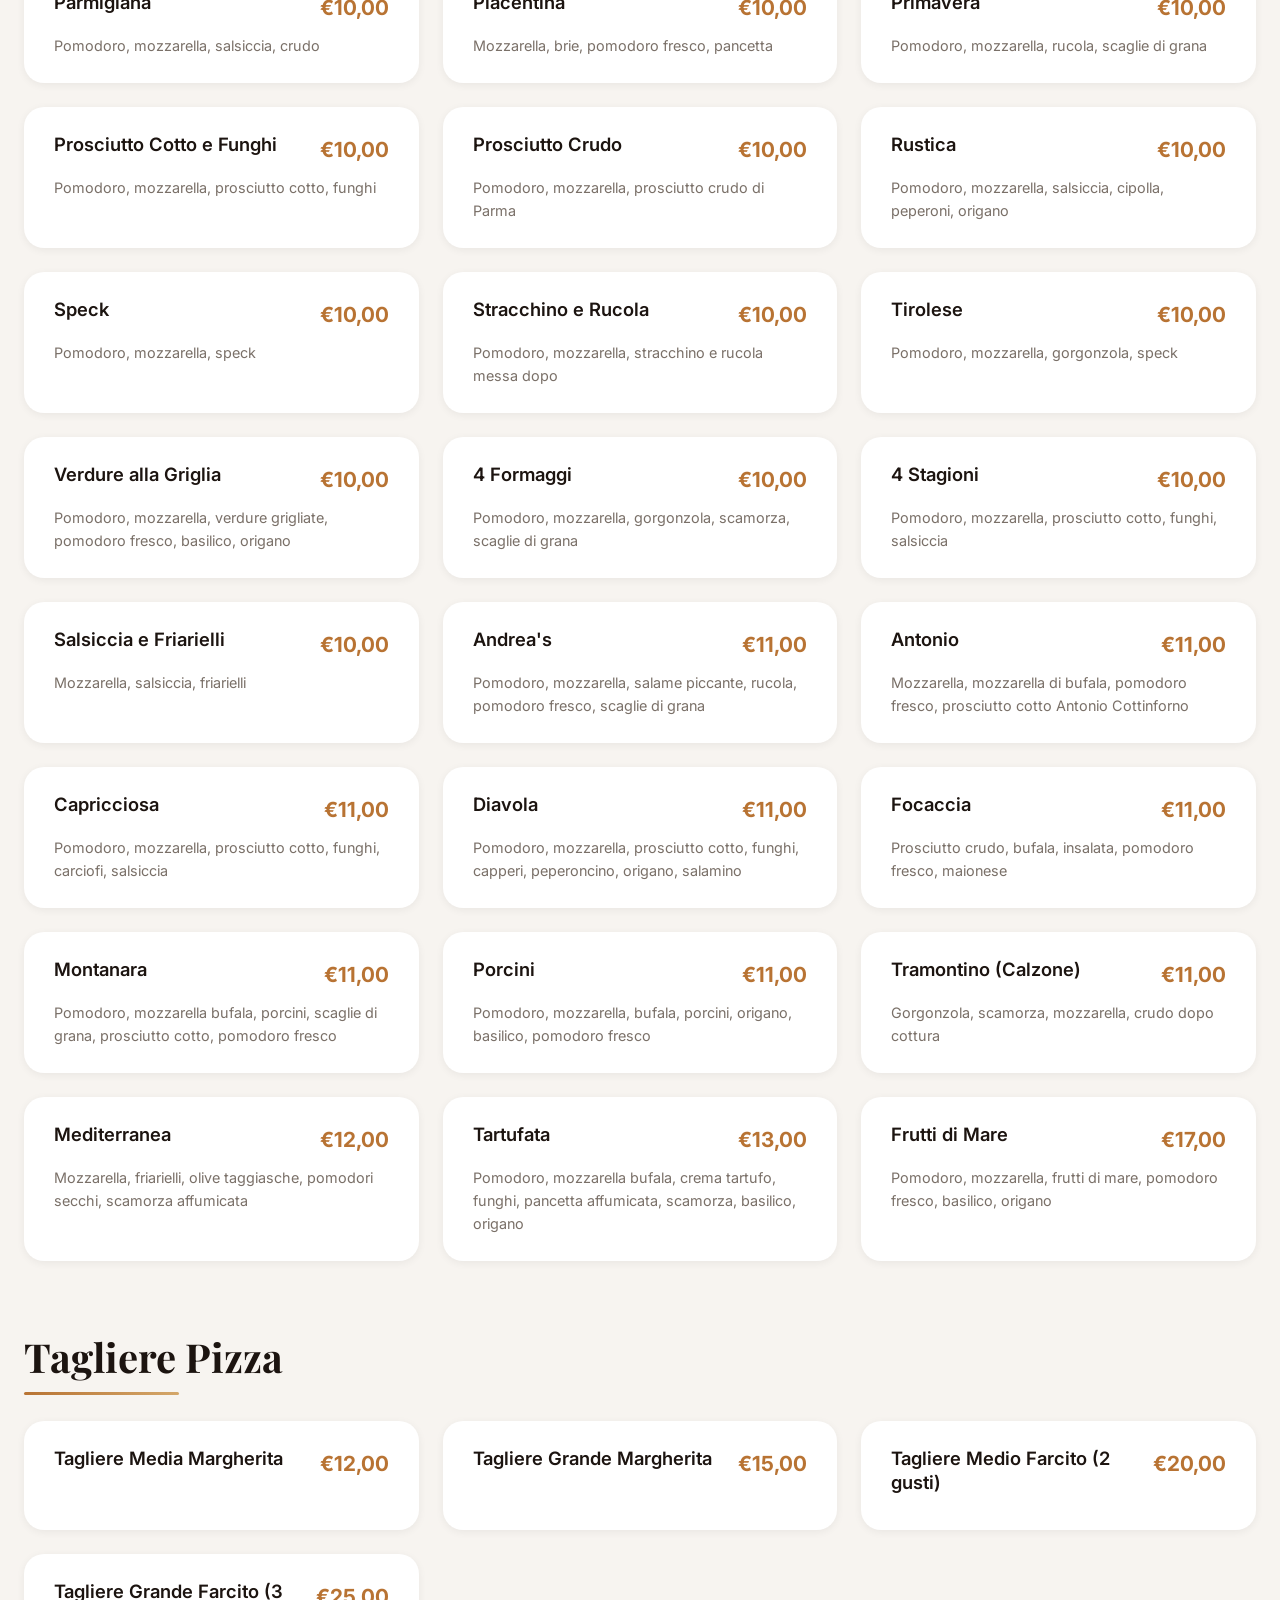
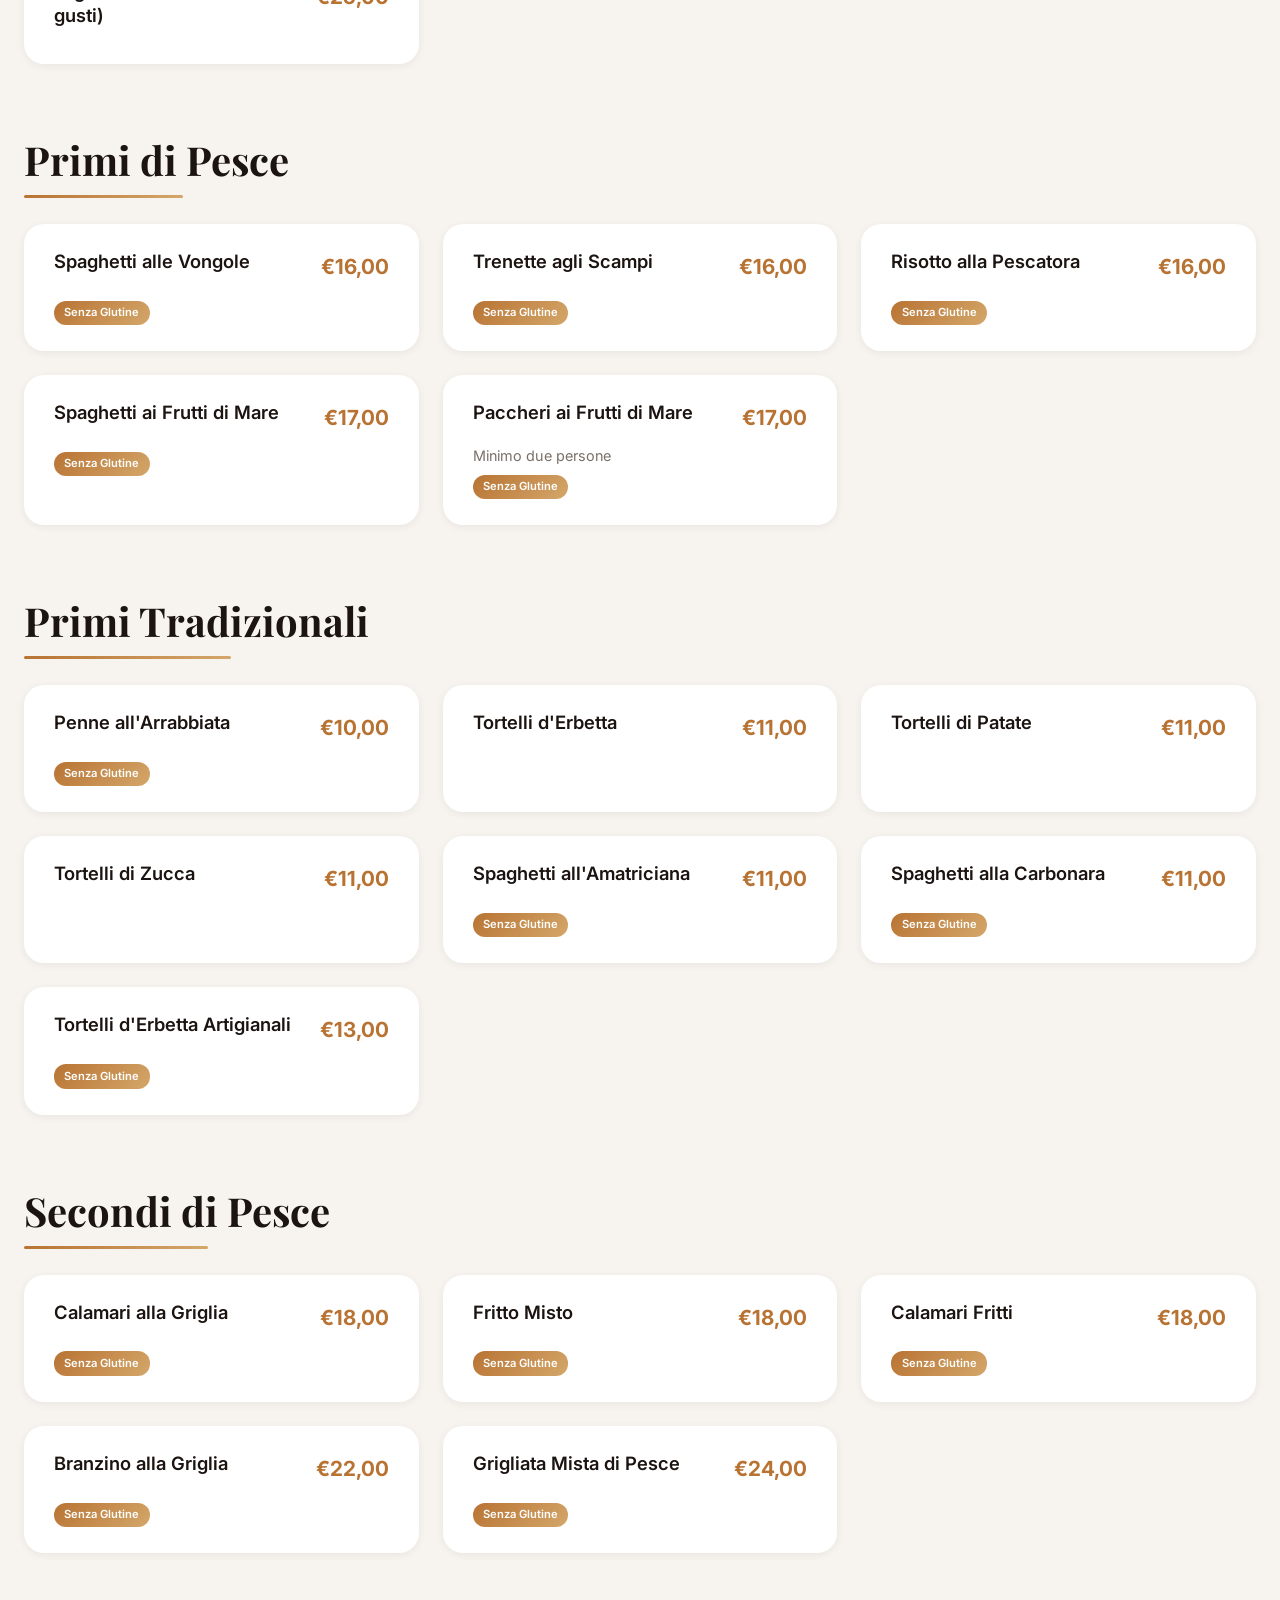
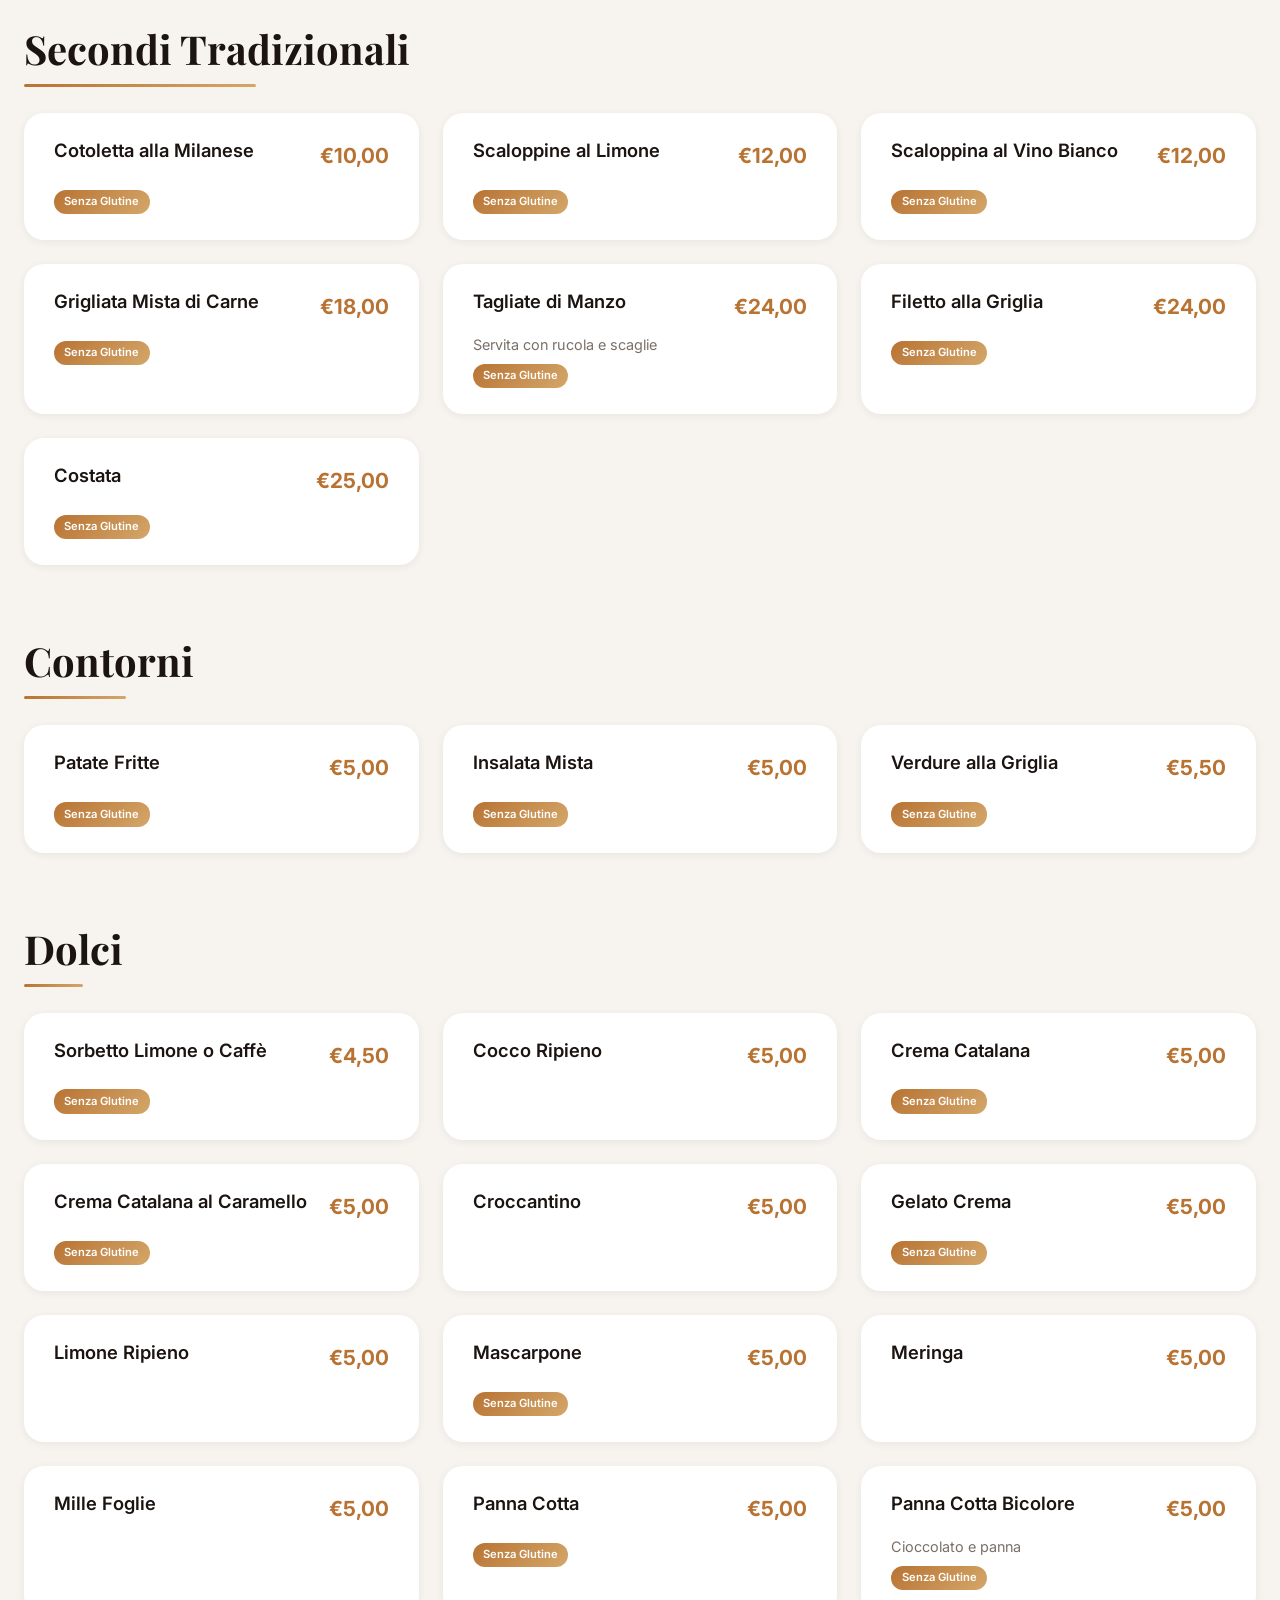
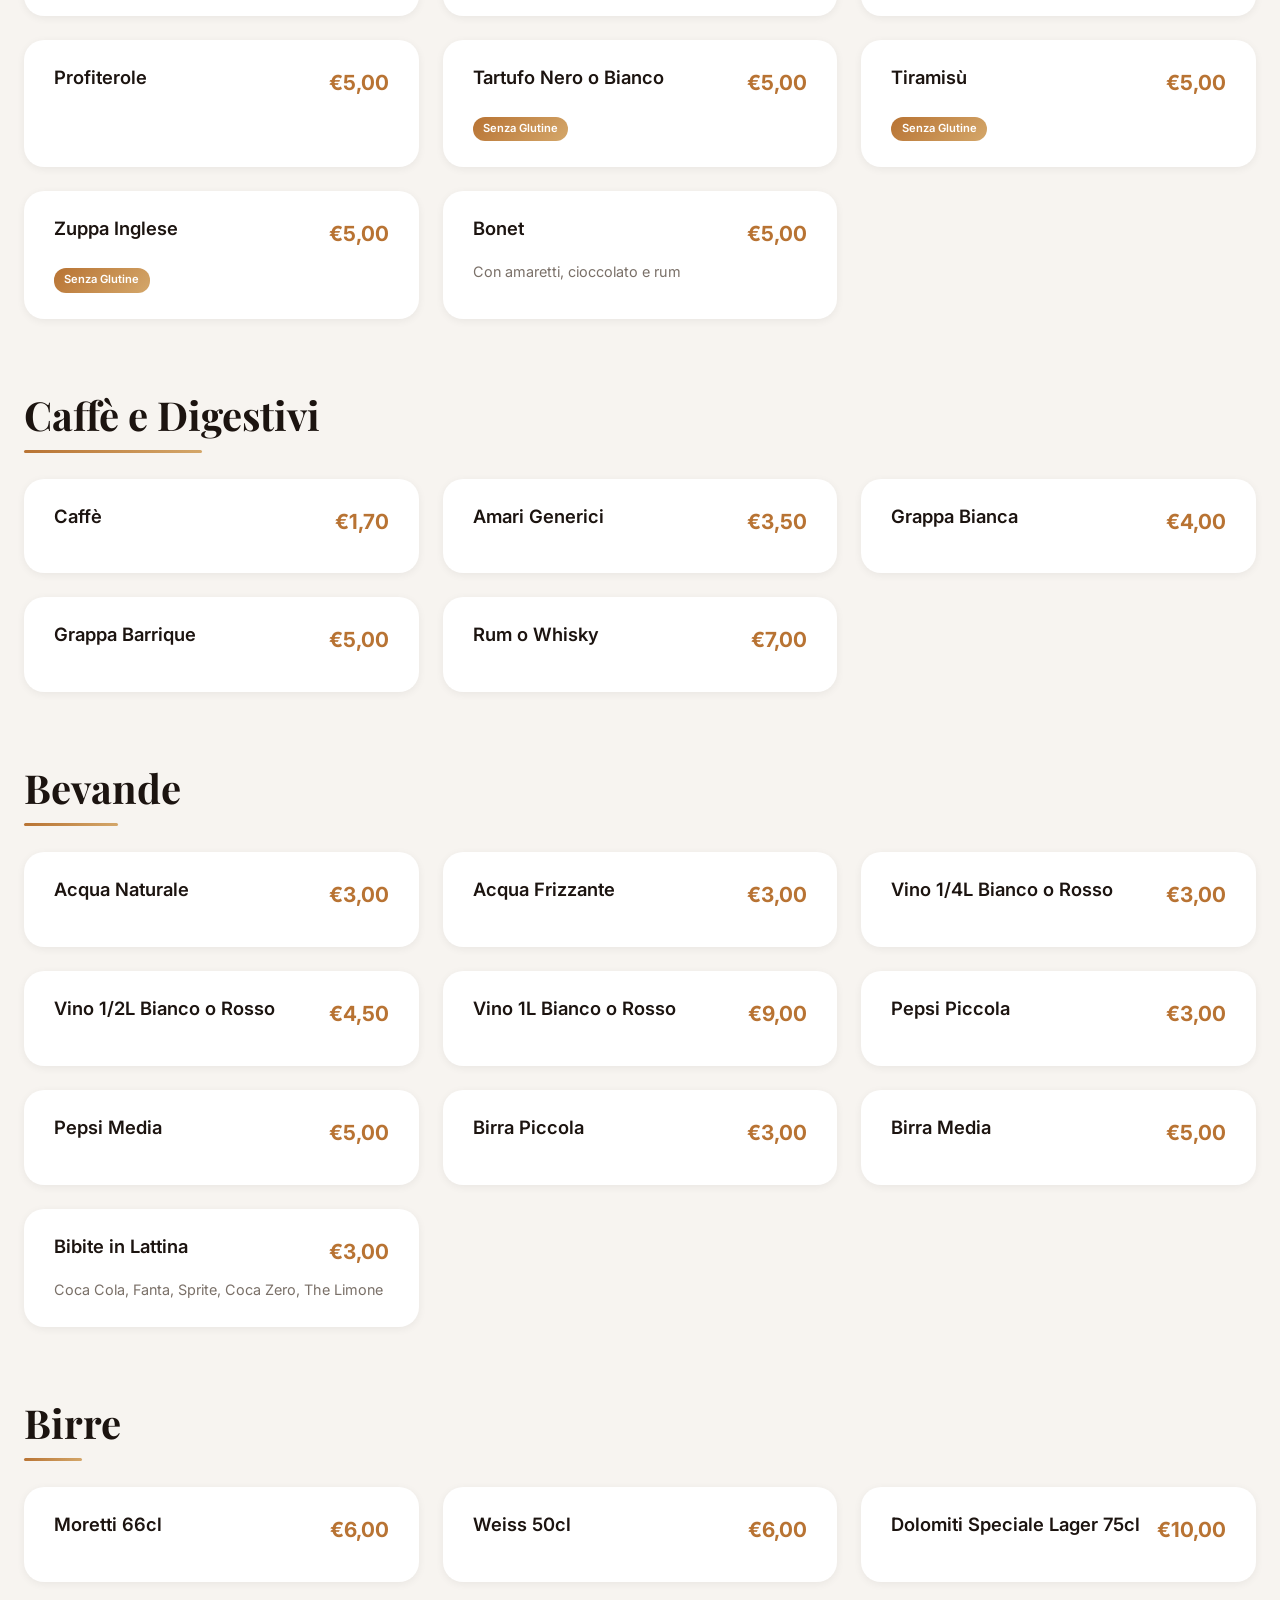
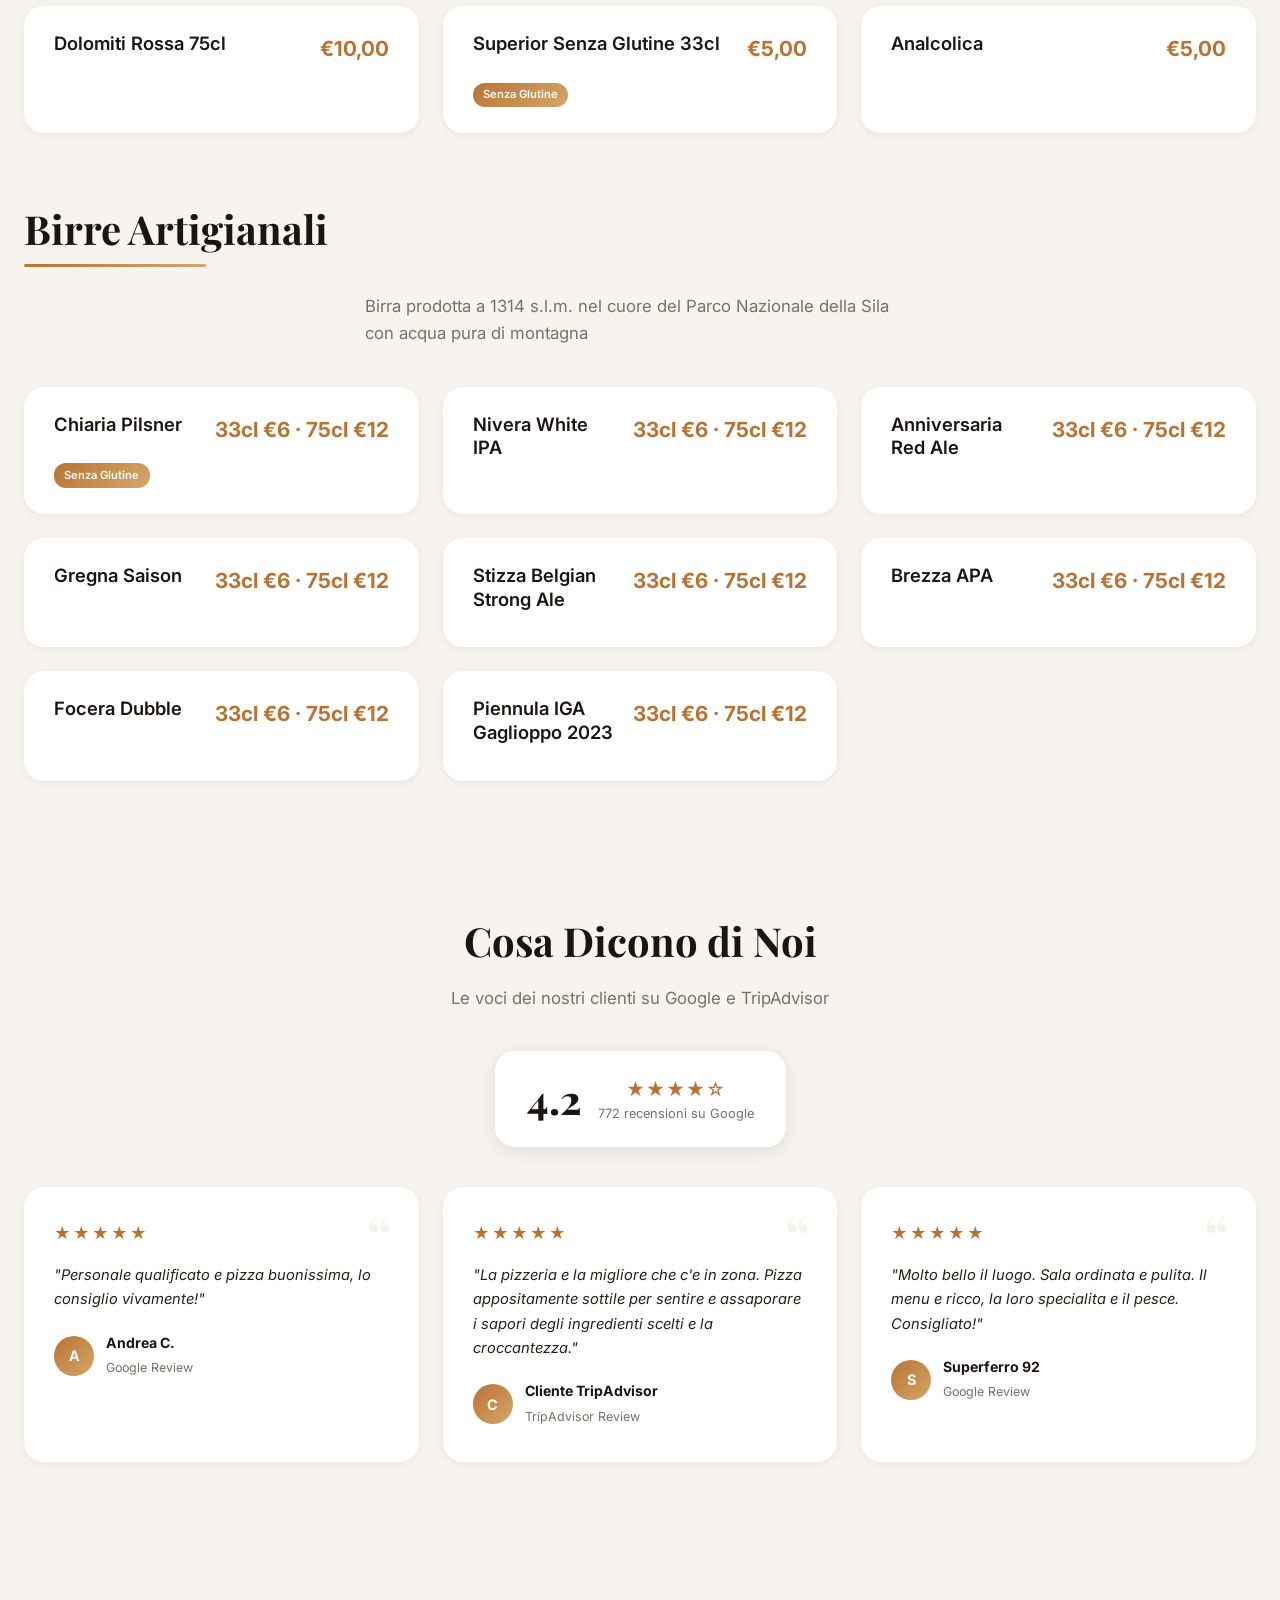
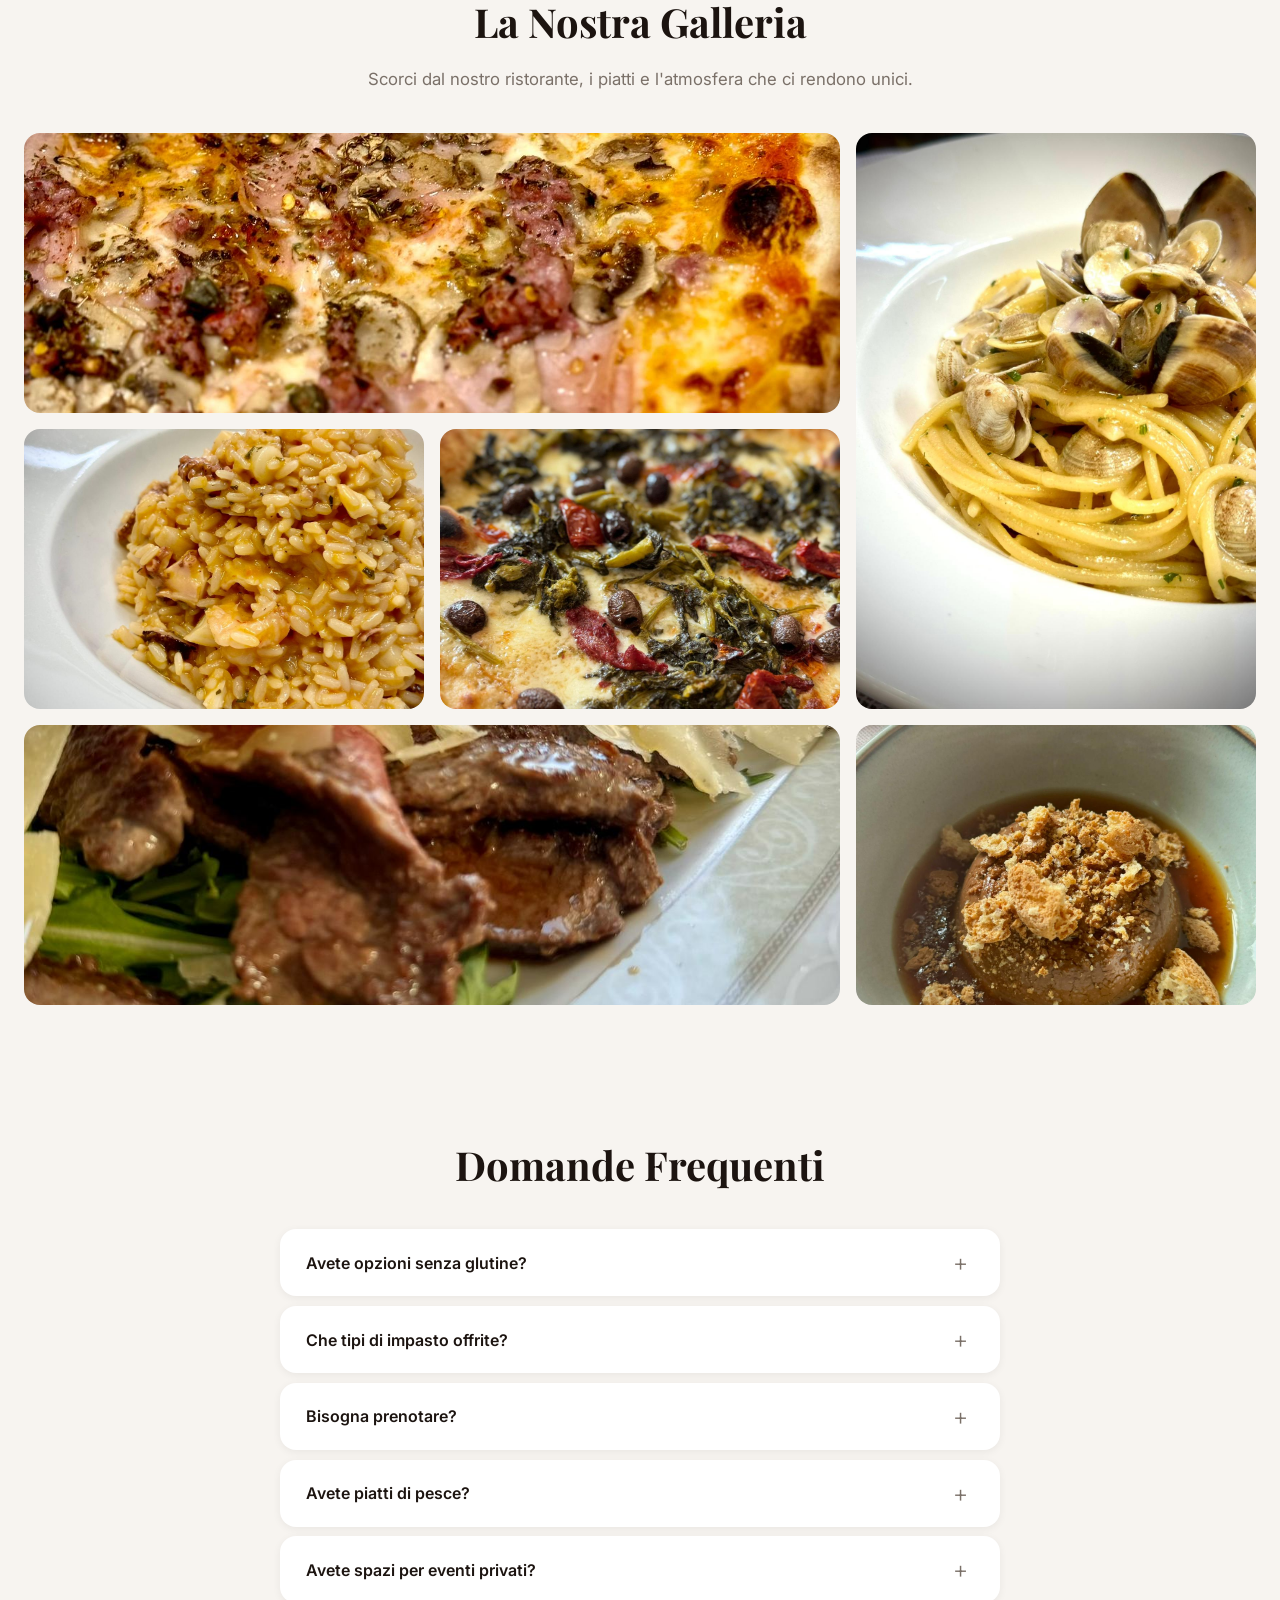
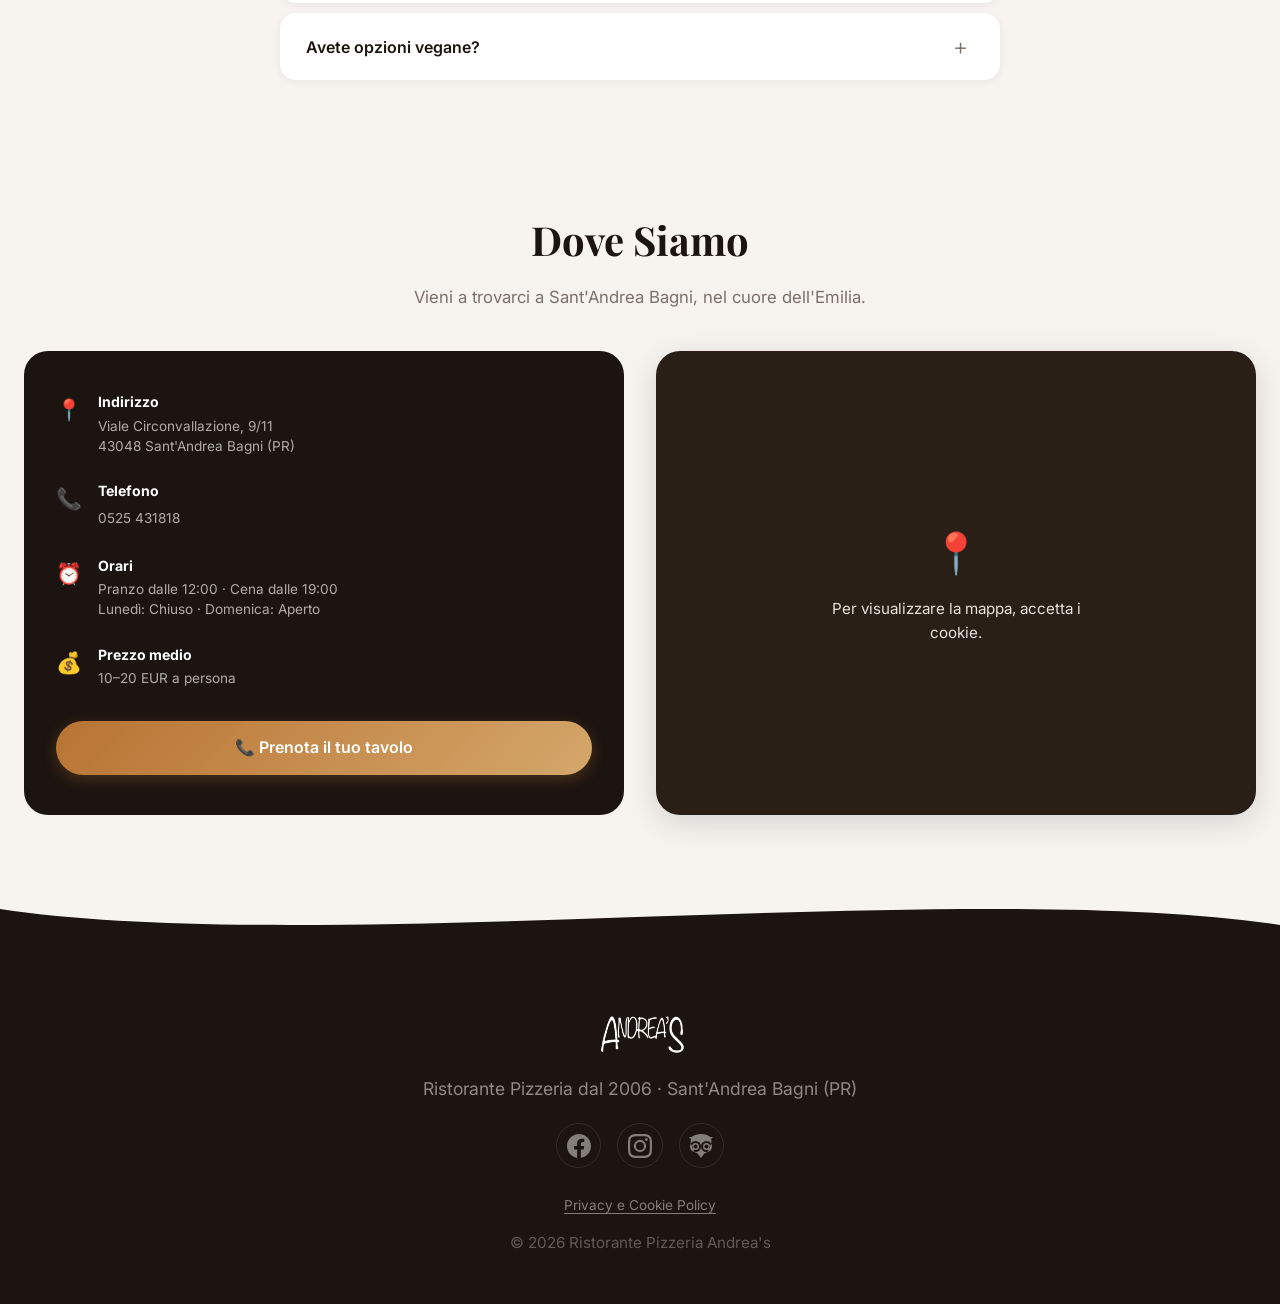
==== commit b74de8cc: "Add GDPR cookie consent banner and privacy policy page Block Google Maps iframe until user accepts c" ====
--- a/index.html
+++ b/index.html
@@ -1440,14 +1440,18 @@
           </div>
           <a href="tel:+390525431818" class="contact-cta">📞 Prenota il tuo tavolo</a>
         </div>
-        <div class="contact-map">
+        <div class="contact-map" id="mapContainer">
           <iframe
             title="Mappa Ristorante Pizzeria Andrea's"
-            src="https://www.google.com/maps/embed?pb=!1m18!1m12!1m3!1d2826.5!2d10.1305!3d44.6535!2m3!1f0!2f0!3f0!3m2!1i1024!2i768!4f13.1!3m3!1m2!1s0x0%3A0x0!2sFristorante+Pizzeria+Andrea%27s!5e0!3m2!1sit!2sit!4v1"
+            data-src="https://www.google.com/maps/embed?pb=!1m18!1m12!1m3!1d2826.5!2d10.1305!3d44.6535!2m3!1f0!2f0!3f0!3m2!1i1024!2i768!4f13.1!3m3!1m2!1s0x0%3A0x0!2sFristorante+Pizzeria+Andrea%27s!5e0!3m2!1sit!2sit!4v1"
             width="100%" height="100%" style="border:0;"
             allowfullscreen="" loading="lazy"
             referrerpolicy="no-referrer-when-downgrade">
           </iframe>
+          <div class="map-consent-placeholder" id="mapPlaceholder">
+            <span class="map-consent-icon">📍</span>
+            <p>Per visualizzare la mappa, accetta i cookie.</p>
+          </div>
         </div>
       </div>
     </section>
@@ -1477,6 +1481,9 @@
           <svg viewBox="0 0 24 24" width="24" height="24" fill="currentColor"><path d="M12 0C8.246 0 4.898 1.194 2.598 3.092H0l1.986 2.07A7.463 7.463 0 003.5 12.5a7.46 7.46 0 005.1 7.08L12 24l3.4-4.42A7.46 7.46 0 0020.5 12.5a7.463 7.463 0 001.514-7.338L24 3.092h-2.598C19.102 1.194 15.754 0 12 0zm-5.5 7a5.5 5.5 0 110 11 5.5 5.5 0 010-11zm11 0a5.5 5.5 0 110 11 5.5 5.5 0 010-11zm-11 2a3.5 3.5 0 100 7 3.5 3.5 0 000-7zm11 0a3.5 3.5 0 100 7 3.5 3.5 0 000-7zm-11 1.5a2 2 0 110 4 2 2 0 010-4zm11 0a2 2 0 110 4 2 2 0 010-4z"/></svg>
         </a>
       </div>
+      <div class="footer-links">
+        <a href="privacy.html">Privacy e Cookie Policy</a>
+      </div>
       <span class="footer-copy">&copy; <span id="copyrightYear"></span> Ristorante Pizzeria Andrea's</span>
     </div>
   </footer>
@@ -1494,6 +1501,17 @@
     <svg viewBox="0 0 24 24" width="24" height="24" fill="none" stroke="currentColor" stroke-width="2.5" stroke-linecap="round" stroke-linejoin="round"><polyline points="18 15 12 9 6 15"/></svg>
   </button>
 
+  <!-- Cookie Consent Banner -->
+  <div class="cookie-banner" id="cookieBanner">
+    <div class="cookie-banner-inner">
+      <p class="cookie-text">Questo sito utilizza cookie tecnici e di terze parti (Google Maps) per migliorare la tua esperienza. <a href="privacy.html#cookie-policy" class="cookie-link">Maggiori informazioni</a></p>
+      <div class="cookie-actions">
+        <button class="cookie-btn cookie-btn-accept" id="cookieAccept">Accetta</button>
+        <button class="cookie-btn cookie-btn-reject" id="cookieReject">Rifiuta</button>
+      </div>
+    </div>
+  </div>
+
   <script src="script.js"></script>
 </body>
 </html>
--- a/style.css
+++ b/style.css
@@ -1540,3 +1540,254 @@
 
   .back-to-top { bottom: 1.5rem; right: 1.5rem; width: 40px; height: 40px; }
 }
+
+/* ========== COOKIE CONSENT BANNER ========== */
+.cookie-banner {
+  position: fixed;
+  bottom: 0;
+  left: 0;
+  right: 0;
+  z-index: 9999;
+  background: var(--dark);
+  border-top: 2px solid var(--primary);
+  padding: 1.25rem 1.5rem;
+  transform: translateY(100%);
+  animation: cookieSlideUp 0.5s 0.5s ease forwards;
+}
+
+.cookie-banner.hidden {
+  animation: cookieSlideDown 0.4s ease forwards;
+}
+
+@keyframes cookieSlideUp {
+  to { transform: translateY(0); }
+}
+
+@keyframes cookieSlideDown {
+  to { transform: translateY(100%); }
+}
+
+.cookie-banner-inner {
+  max-width: 1200px;
+  margin: 0 auto;
+  display: flex;
+  align-items: center;
+  justify-content: space-between;
+  gap: 1.5rem;
+}
+
+.cookie-text {
+  color: var(--gray-light);
+  font-size: 0.9rem;
+  line-height: 1.5;
+  flex: 1;
+}
+
+.cookie-link {
+  color: var(--primary-light);
+  text-decoration: underline;
+}
+
+.cookie-link:hover {
+  color: var(--primary);
+}
+
+.cookie-actions {
+  display: flex;
+  gap: 0.75rem;
+  flex-shrink: 0;
+}
+
+.cookie-btn {
+  padding: 0.6rem 1.5rem;
+  border: none;
+  border-radius: 8px;
+  font-family: 'Inter', sans-serif;
+  font-size: 0.85rem;
+  font-weight: 600;
+  cursor: pointer;
+  transition: var(--transition);
+}
+
+.cookie-btn-accept {
+  background: var(--gradient-primary);
+  color: var(--white);
+}
+
+.cookie-btn-accept:hover {
+  transform: translateY(-1px);
+  box-shadow: 0 4px 12px rgba(184, 115, 51, 0.4);
+}
+
+.cookie-btn-reject {
+  background: transparent;
+  color: var(--gray-light);
+  border: 1px solid var(--gray);
+}
+
+.cookie-btn-reject:hover {
+  border-color: var(--gray-light);
+  color: var(--white);
+}
+
+/* Map consent placeholder */
+.map-consent-placeholder {
+  position: absolute;
+  top: 0;
+  left: 0;
+  right: 0;
+  bottom: 0;
+  display: flex;
+  flex-direction: column;
+  align-items: center;
+  justify-content: center;
+  background: var(--dark-soft);
+  color: var(--gray-light);
+  text-align: center;
+  padding: 2rem;
+  gap: 0.75rem;
+}
+
+.map-consent-placeholder.hidden {
+  display: none;
+}
+
+.map-consent-icon {
+  font-size: 2.5rem;
+}
+
+.map-consent-placeholder p {
+  font-size: 0.95rem;
+  max-width: 280px;
+}
+
+.contact-map {
+  position: relative;
+}
+
+/* Footer links */
+.footer-links {
+  margin: 0.75rem 0;
+}
+
+.footer-links a {
+  color: rgba(255,255,255,0.45);
+  font-size: 0.85rem;
+  text-decoration: underline;
+  text-underline-offset: 3px;
+}
+
+.footer-links a:hover {
+  color: var(--primary-light);
+}
+
+/* ========== PRIVACY PAGE ========== */
+.privacy-page {
+  padding-top: 120px;
+  padding-bottom: 4rem;
+}
+
+.privacy-section {
+  max-width: 800px;
+  margin: 0 auto;
+}
+
+.privacy-section h1 {
+  font-family: 'Playfair Display', serif;
+  font-size: clamp(1.8rem, 4vw, 2.5rem);
+  color: var(--dark);
+  margin-bottom: 0.5rem;
+}
+
+.privacy-update {
+  color: var(--gray);
+  font-size: 0.9rem;
+  margin-bottom: 2.5rem;
+}
+
+.privacy-section h2 {
+  font-family: 'Playfair Display', serif;
+  font-size: 1.25rem;
+  color: var(--primary-dark);
+  margin-top: 2rem;
+  margin-bottom: 0.75rem;
+}
+
+.privacy-section p,
+.privacy-section li {
+  color: var(--dark);
+  font-size: 0.95rem;
+  line-height: 1.7;
+  margin-bottom: 0.5rem;
+}
+
+.privacy-section ul {
+  padding-left: 1.5rem;
+  margin-bottom: 1rem;
+}
+
+.privacy-section a {
+  color: var(--primary);
+  text-decoration: underline;
+  text-underline-offset: 2px;
+}
+
+.privacy-section a:hover {
+  color: var(--primary-dark);
+}
+
+.privacy-divider {
+  border: none;
+  border-top: 2px solid var(--gray-light);
+  margin: 3rem 0;
+}
+
+.cookie-table {
+  width: 100%;
+  border-collapse: collapse;
+  margin: 1rem 0 1.5rem;
+  font-size: 0.9rem;
+}
+
+.cookie-table th,
+.cookie-table td {
+  border: 1px solid var(--gray-light);
+  padding: 0.6rem 0.8rem;
+  text-align: left;
+}
+
+.cookie-table th {
+  background: var(--gray-light);
+  font-weight: 600;
+  color: var(--dark);
+}
+
+.cookie-table td {
+  color: var(--dark);
+}
+
+.cookie-reset-wrap {
+  margin: 1.5rem 0;
+}
+
+@media (max-width: 768px) {
+  .cookie-banner-inner {
+    flex-direction: column;
+    text-align: center;
+    gap: 1rem;
+  }
+
+  .cookie-actions {
+    width: 100%;
+    justify-content: center;
+  }
+
+  .cookie-table {
+    font-size: 0.8rem;
+  }
+
+  .cookie-table th,
+  .cookie-table td {
+    padding: 0.4rem 0.5rem;
+  }
+}
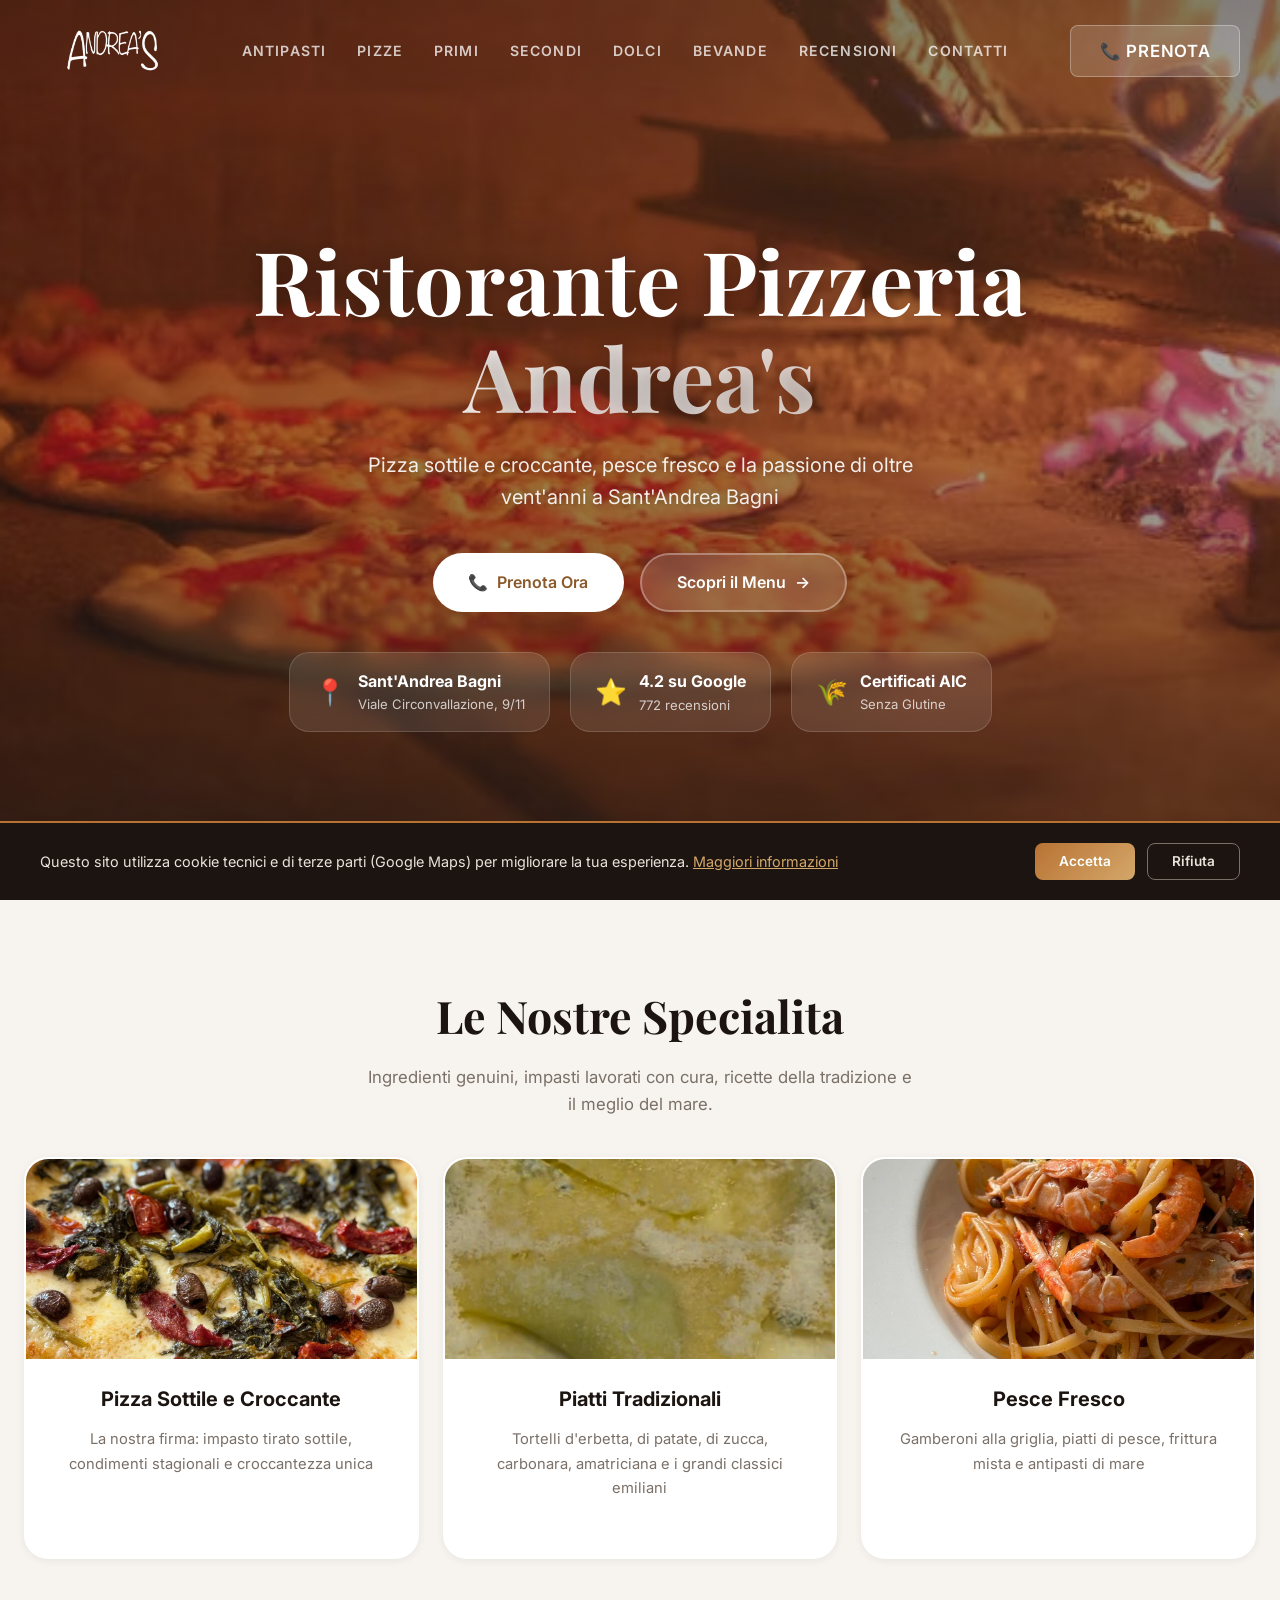
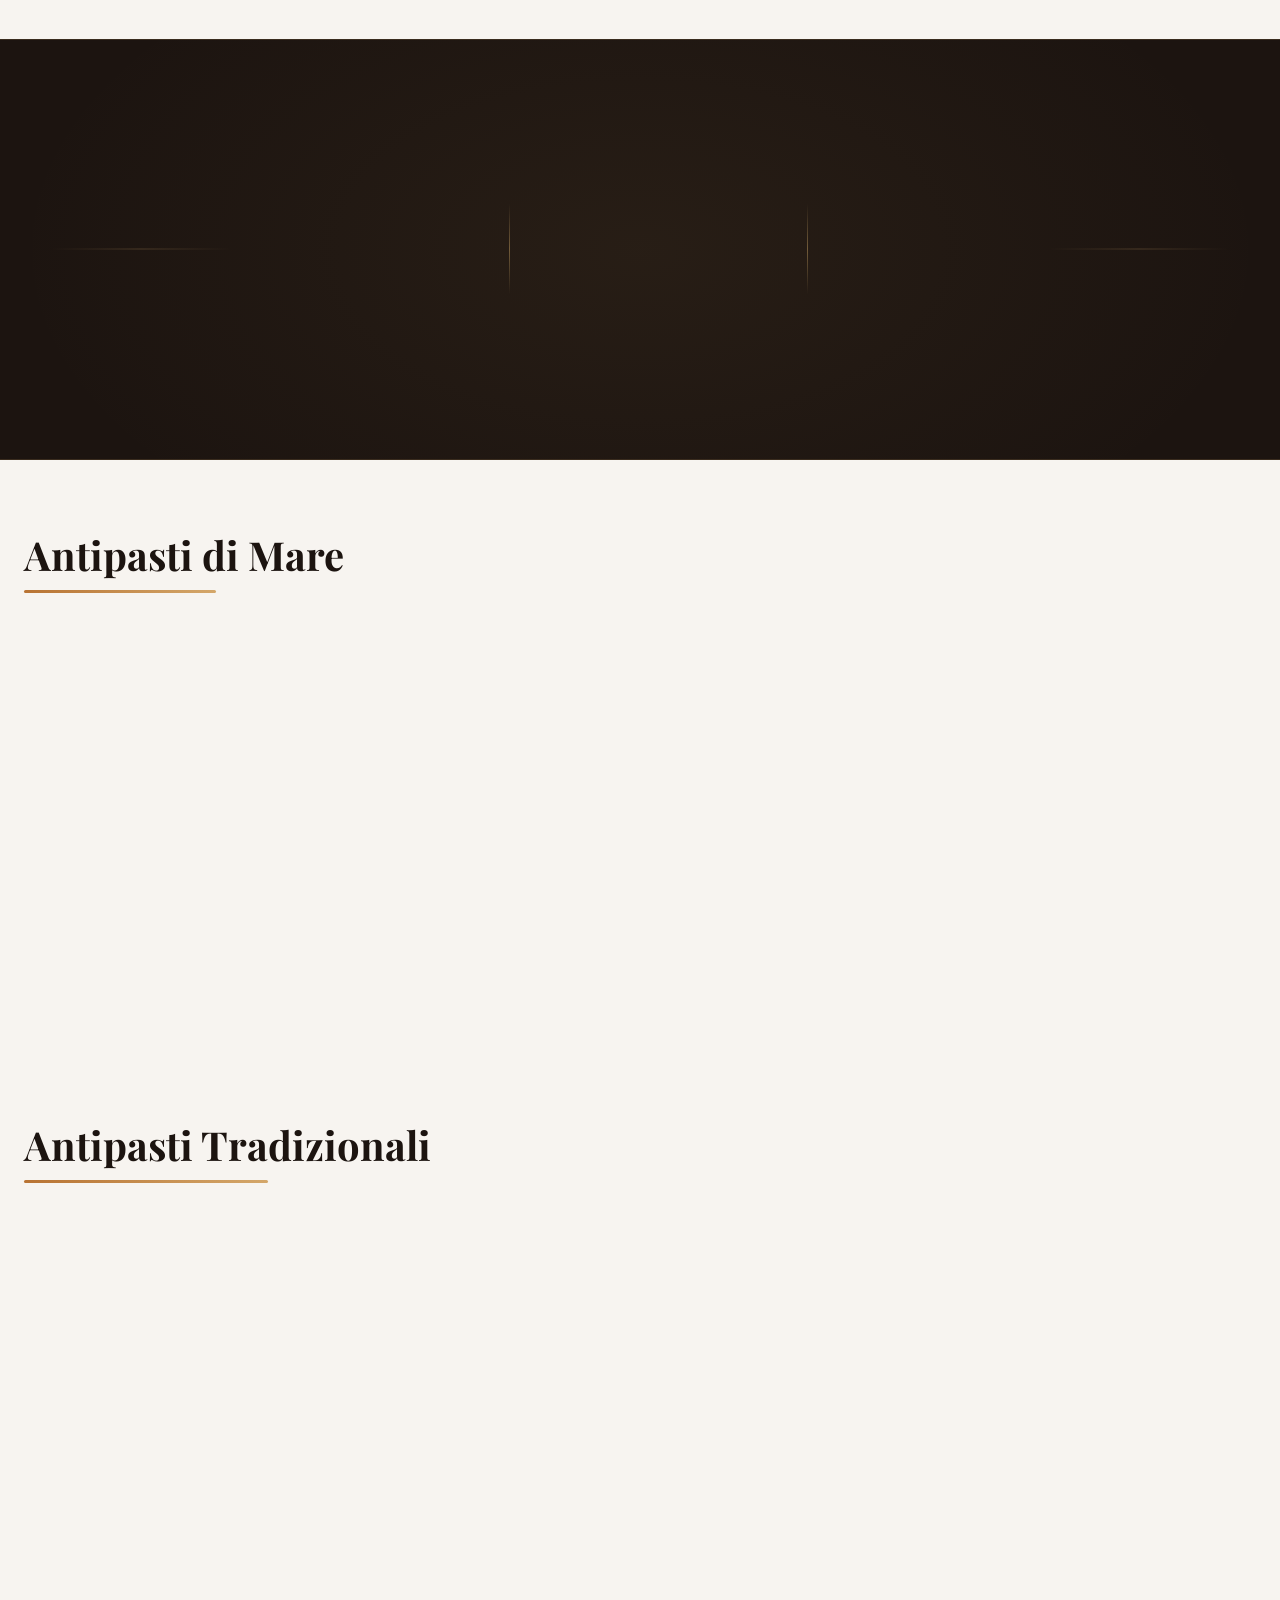
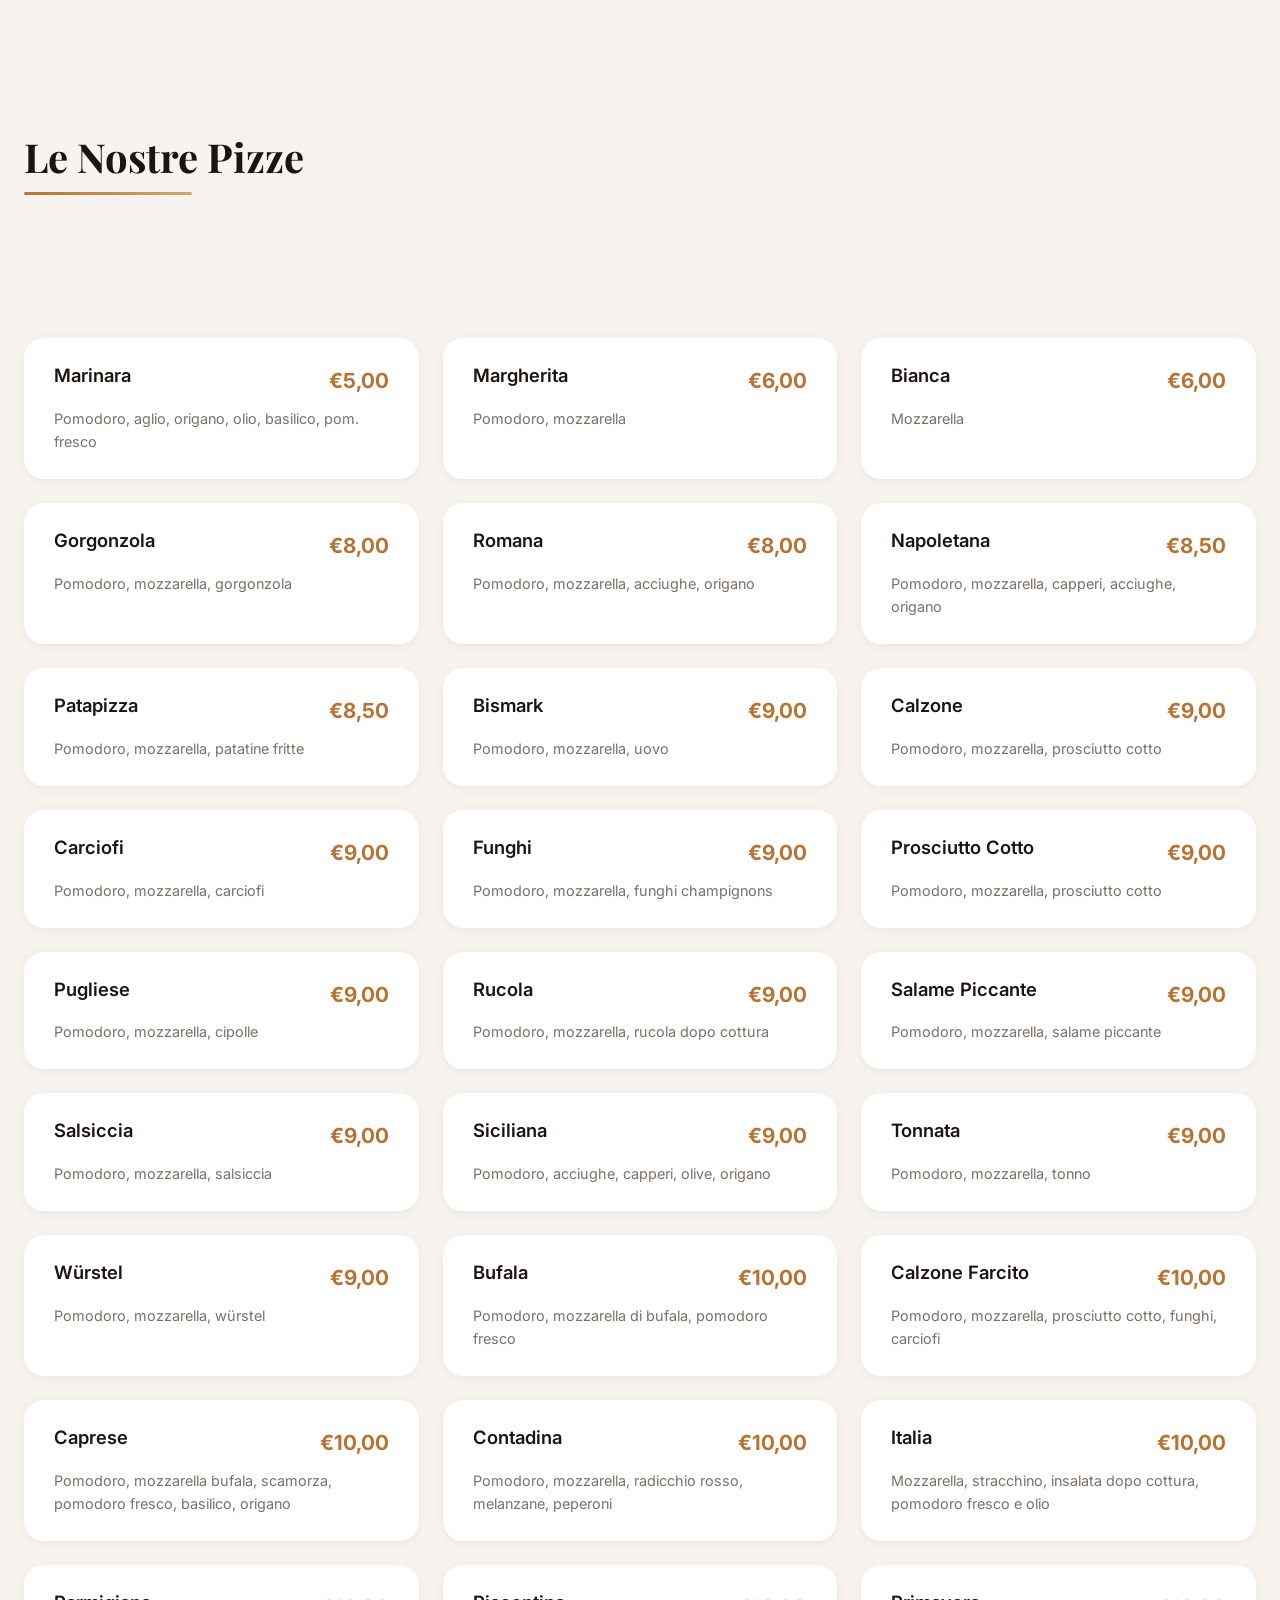
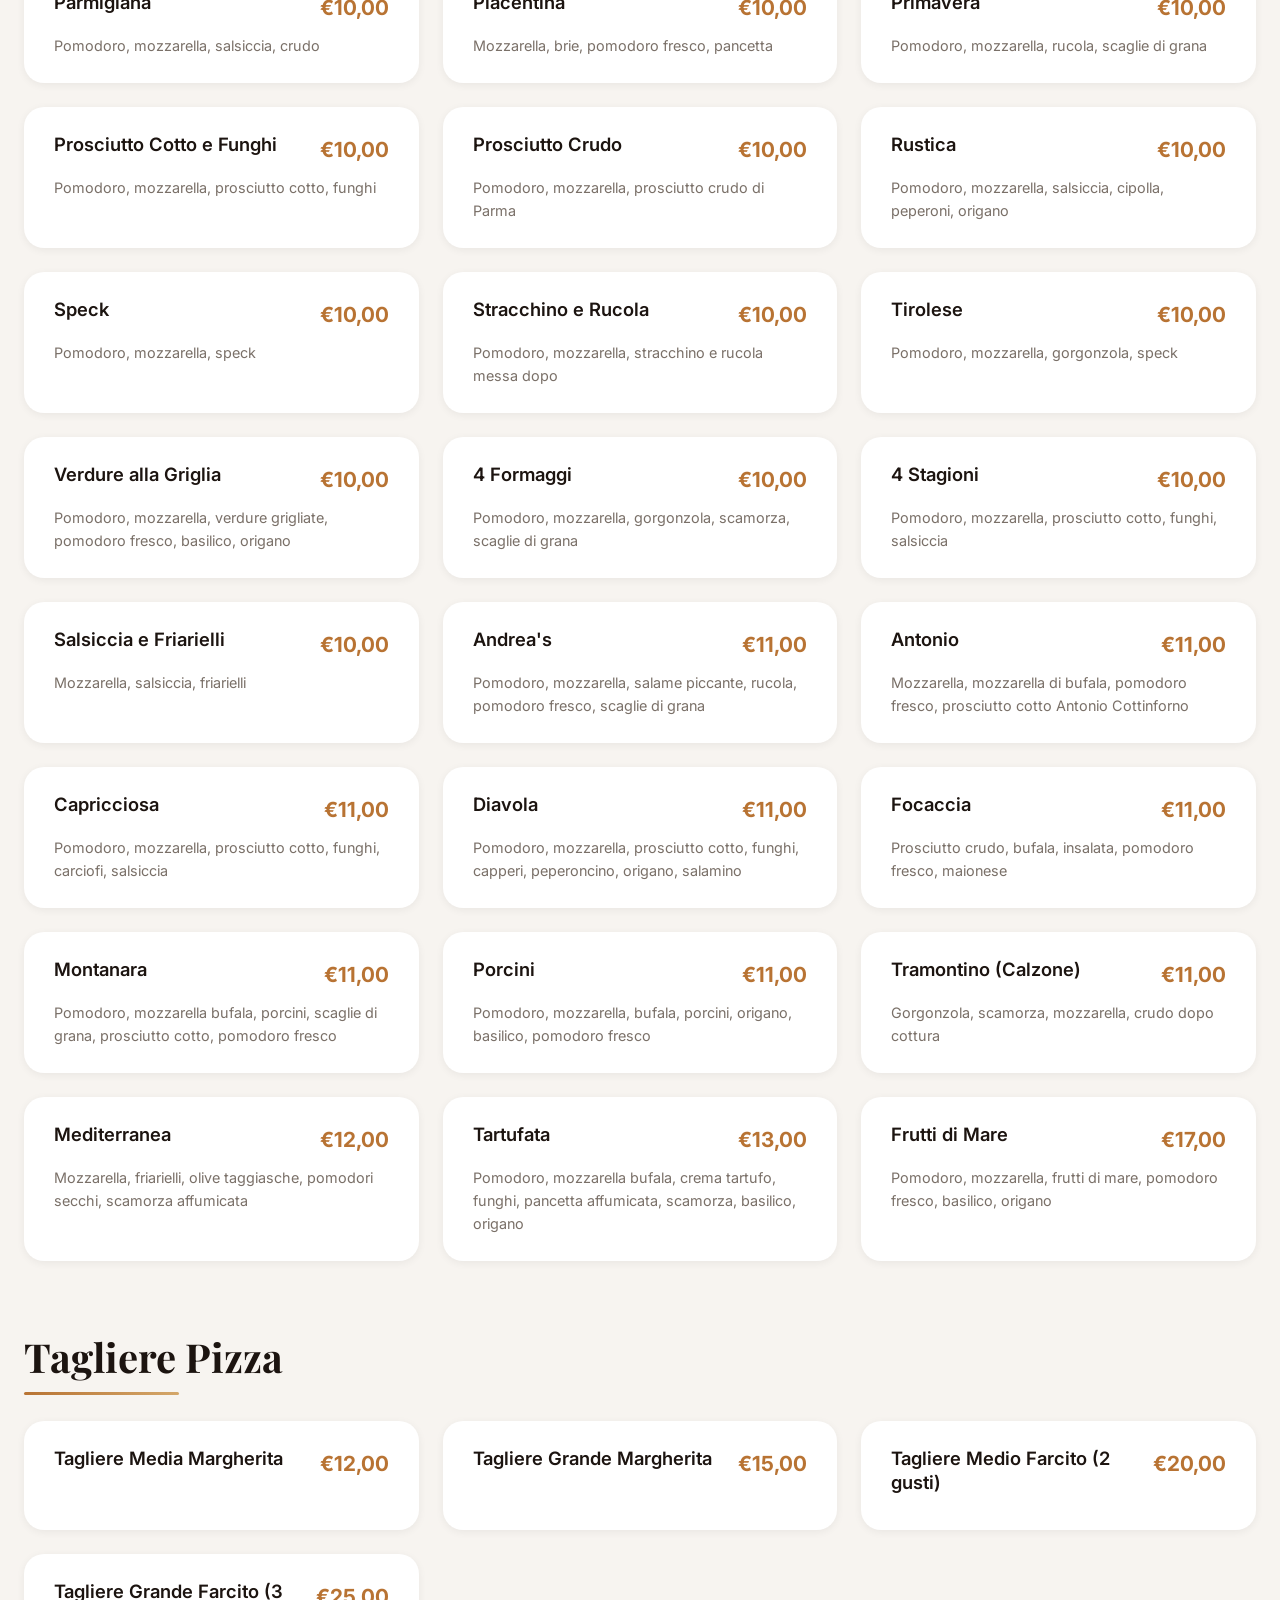
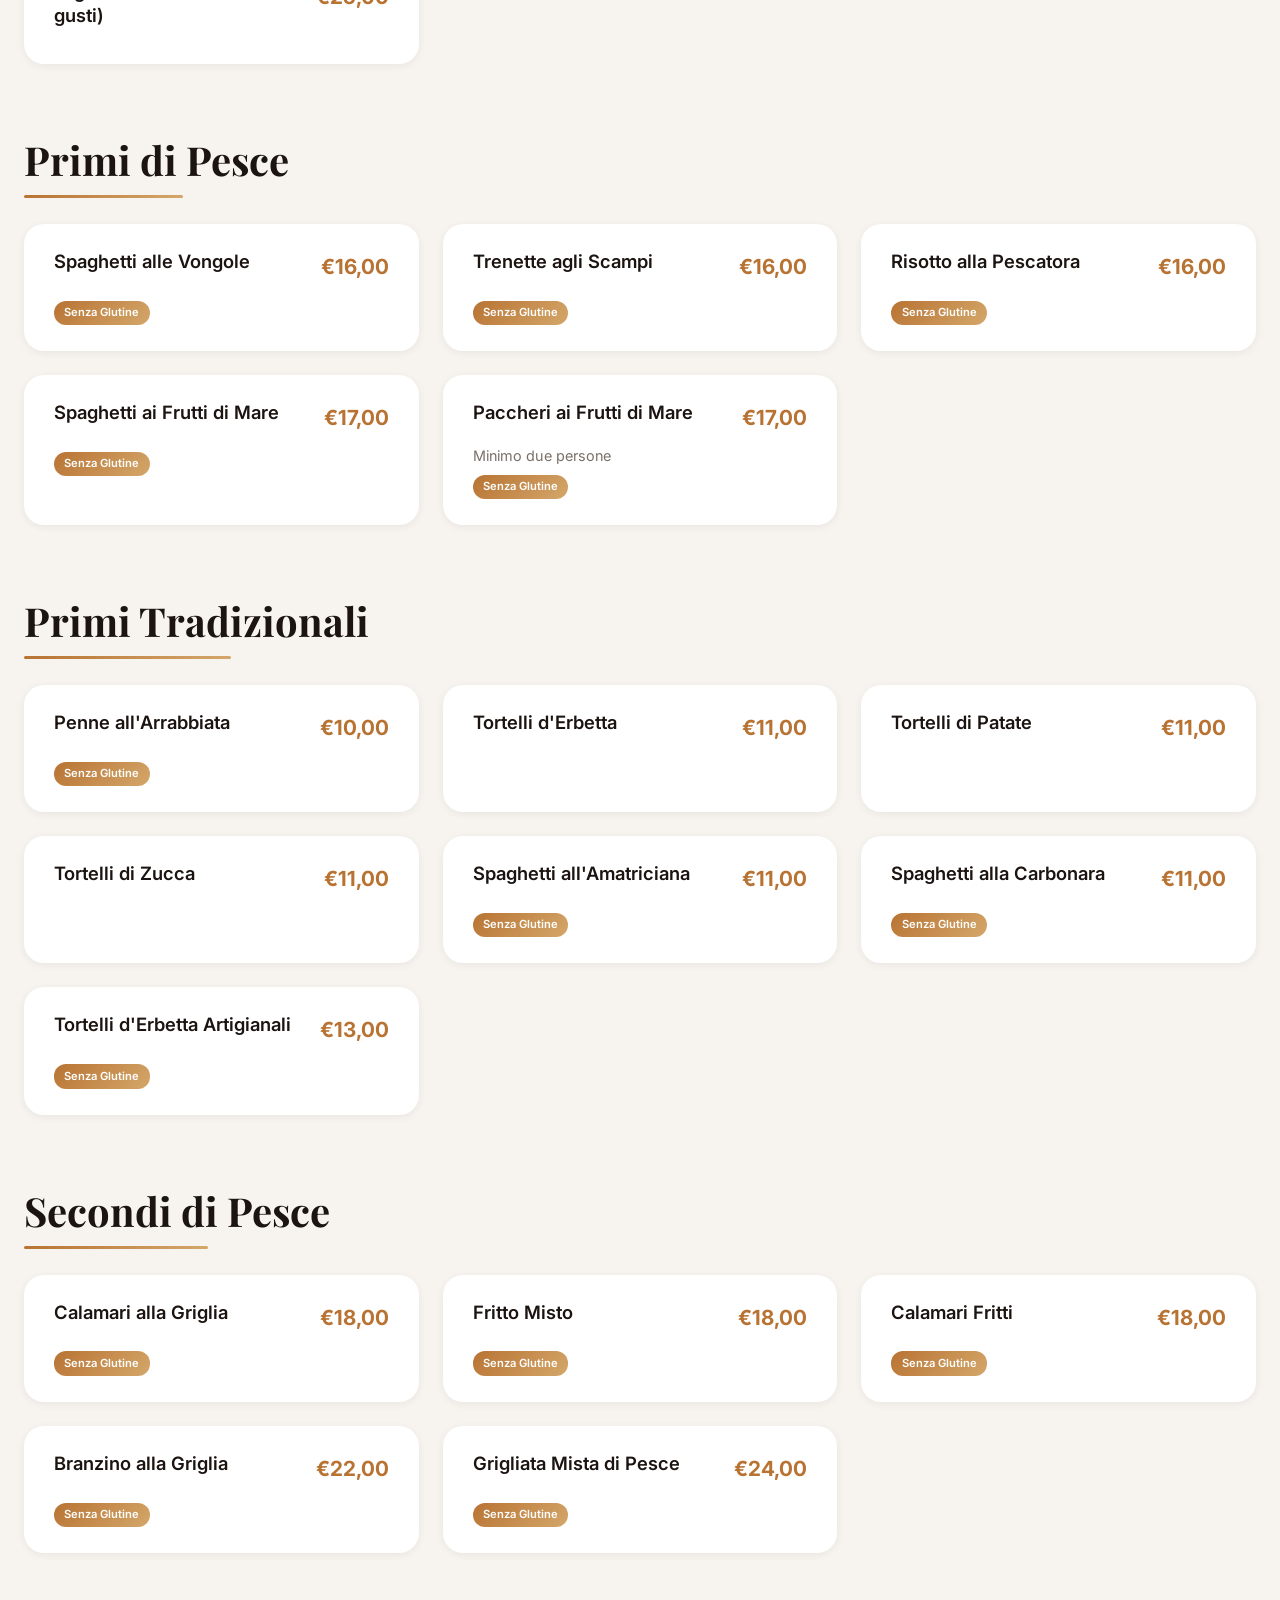
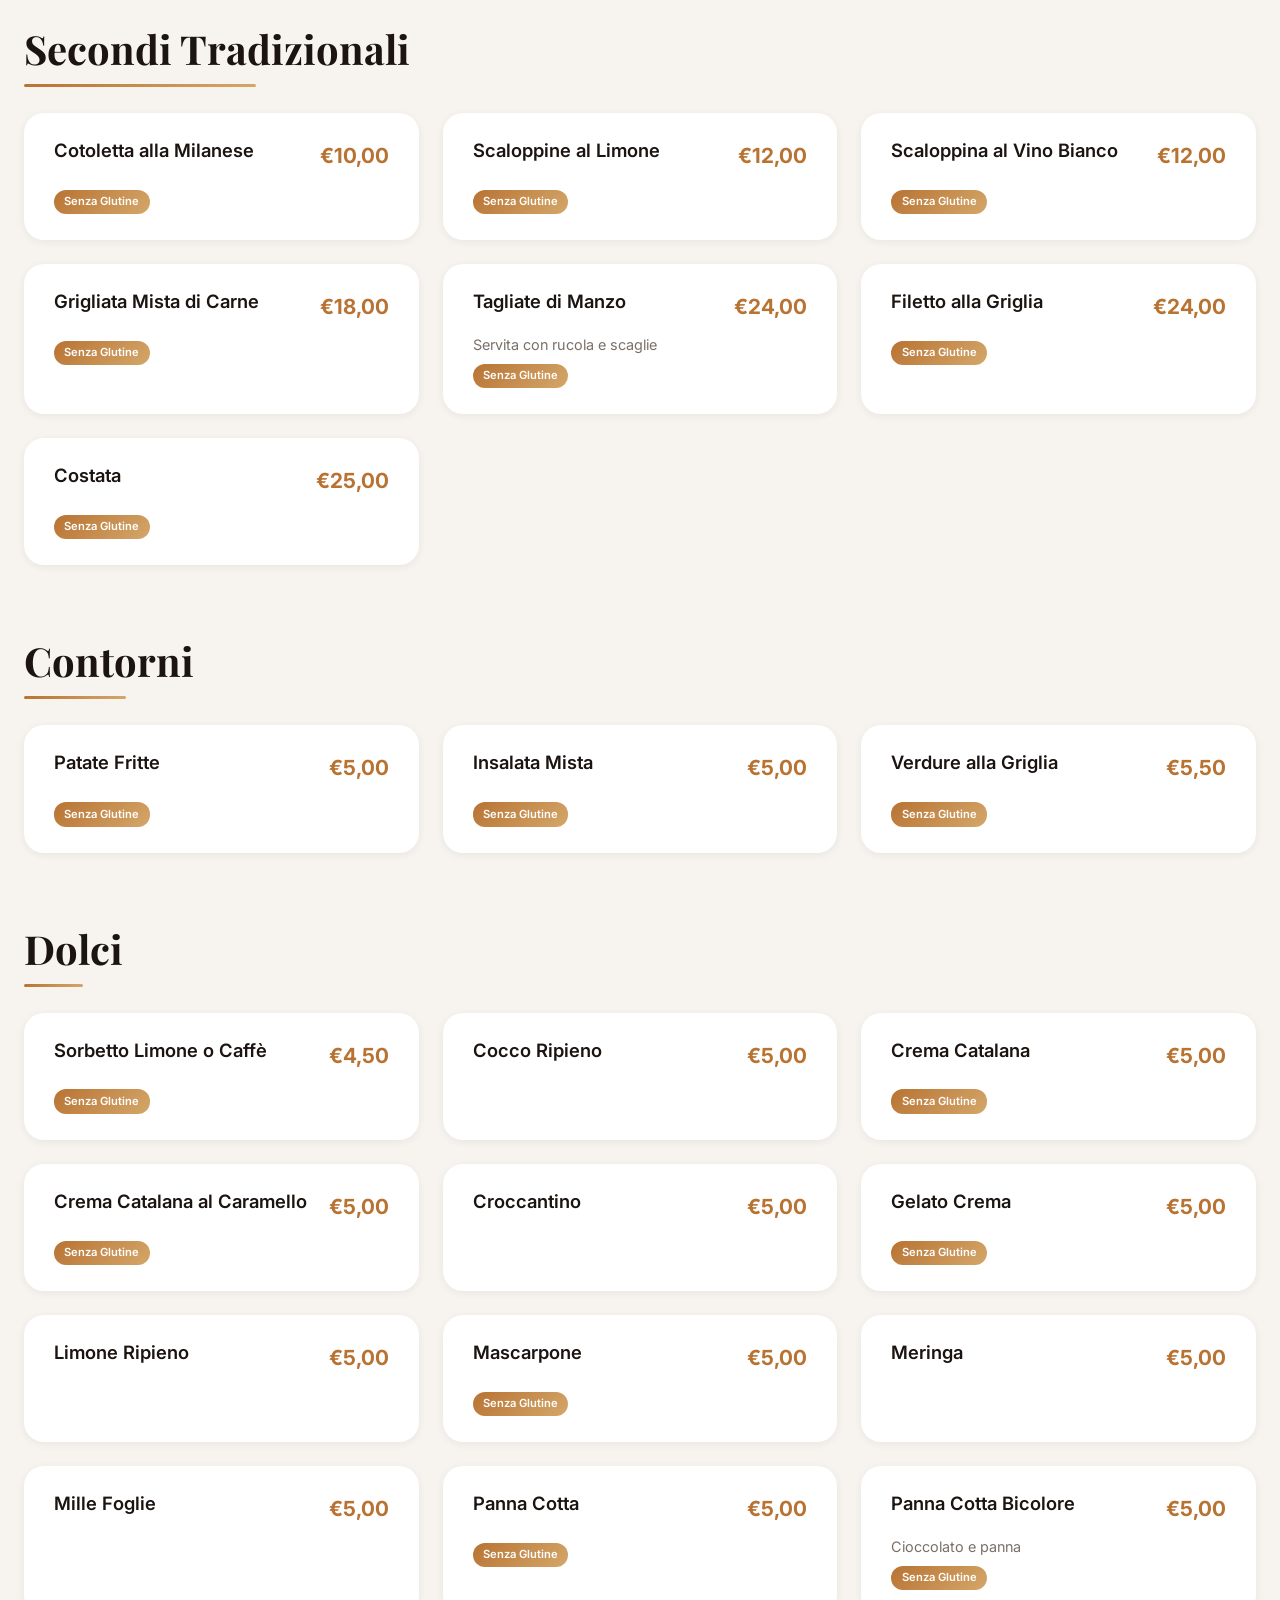
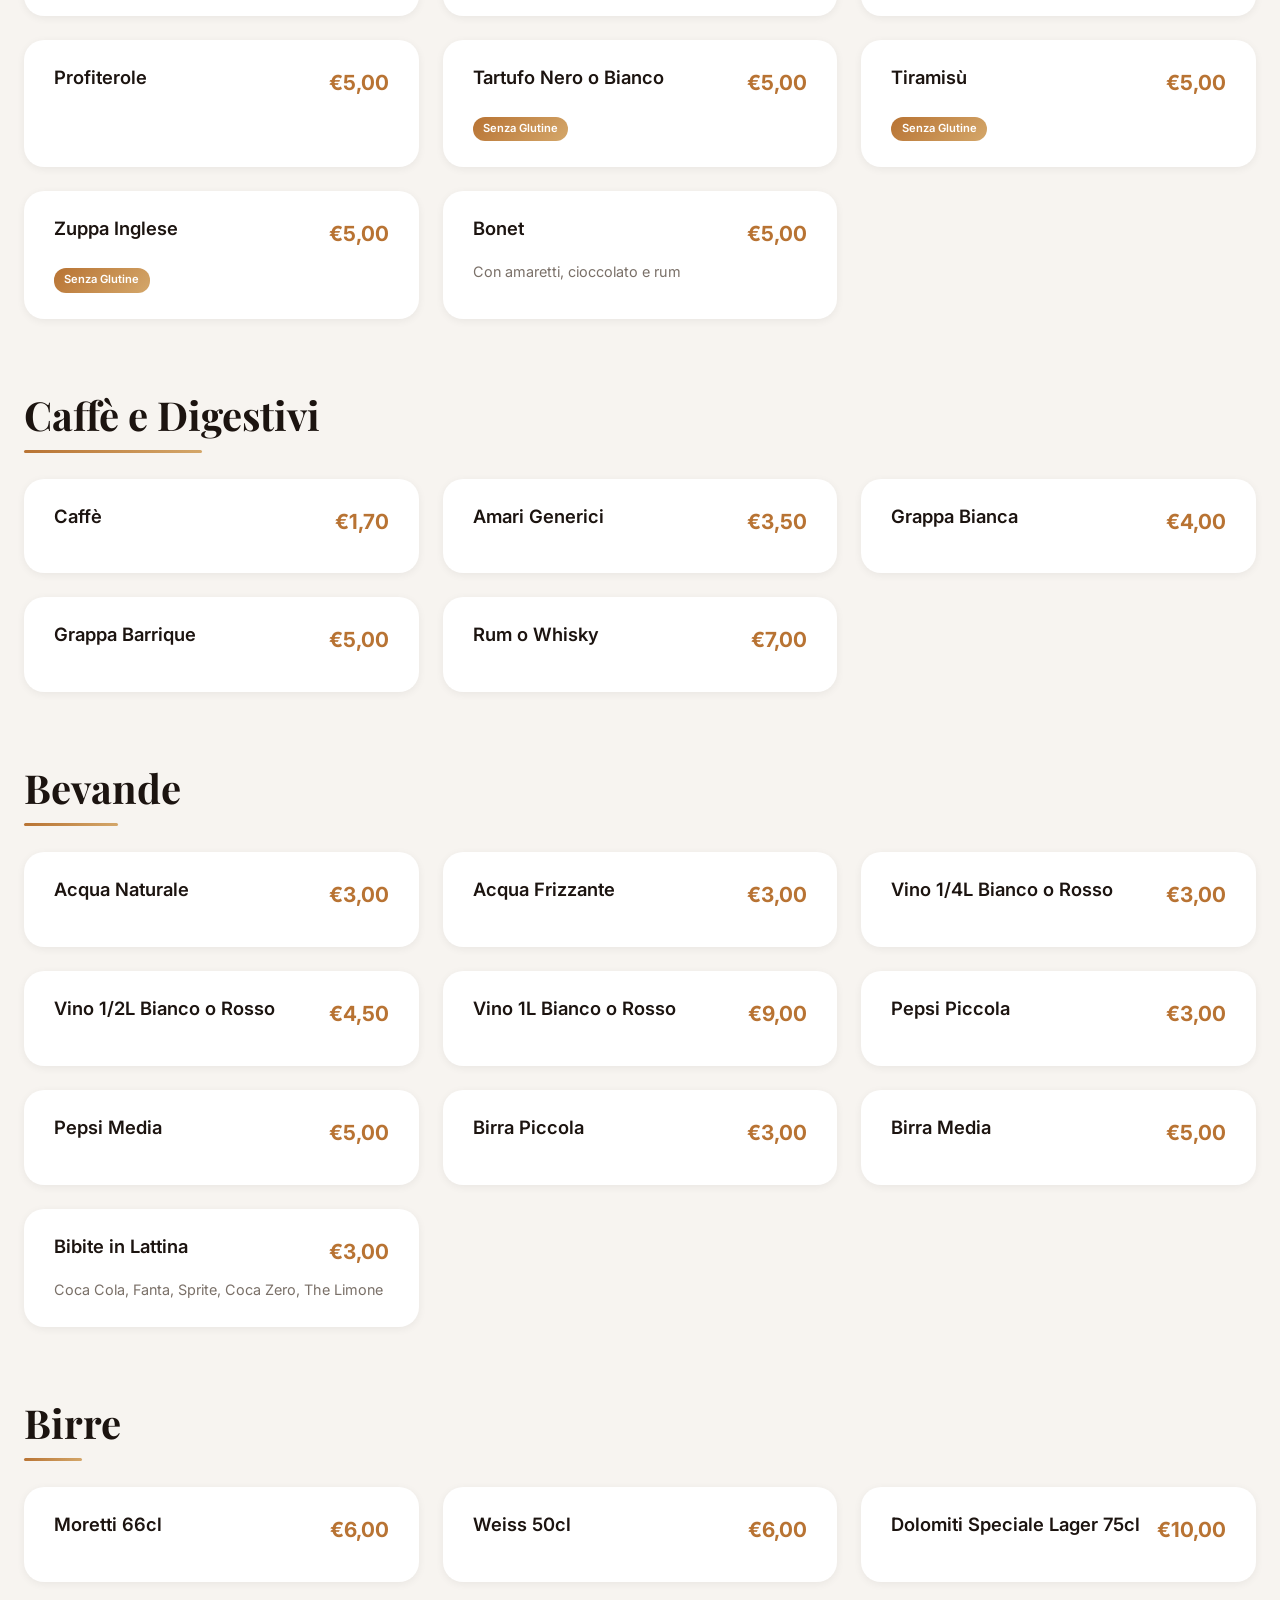
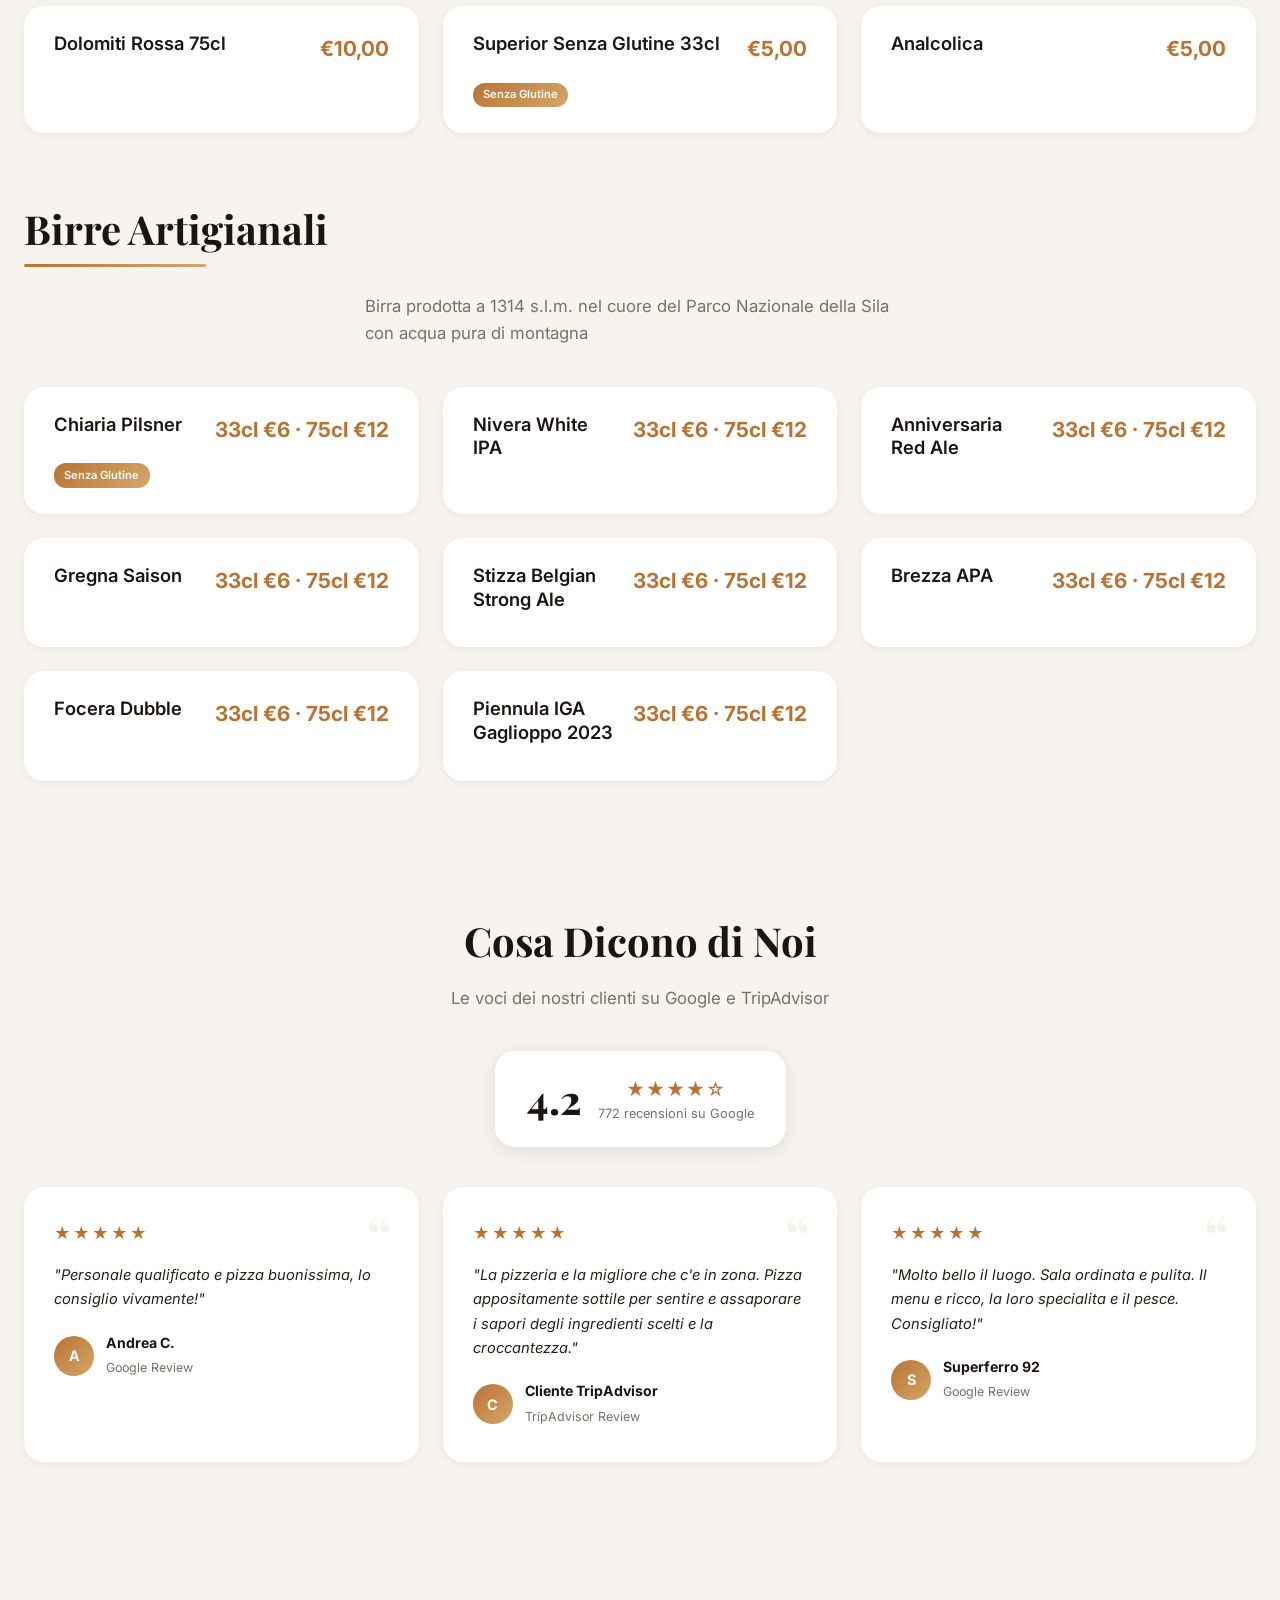
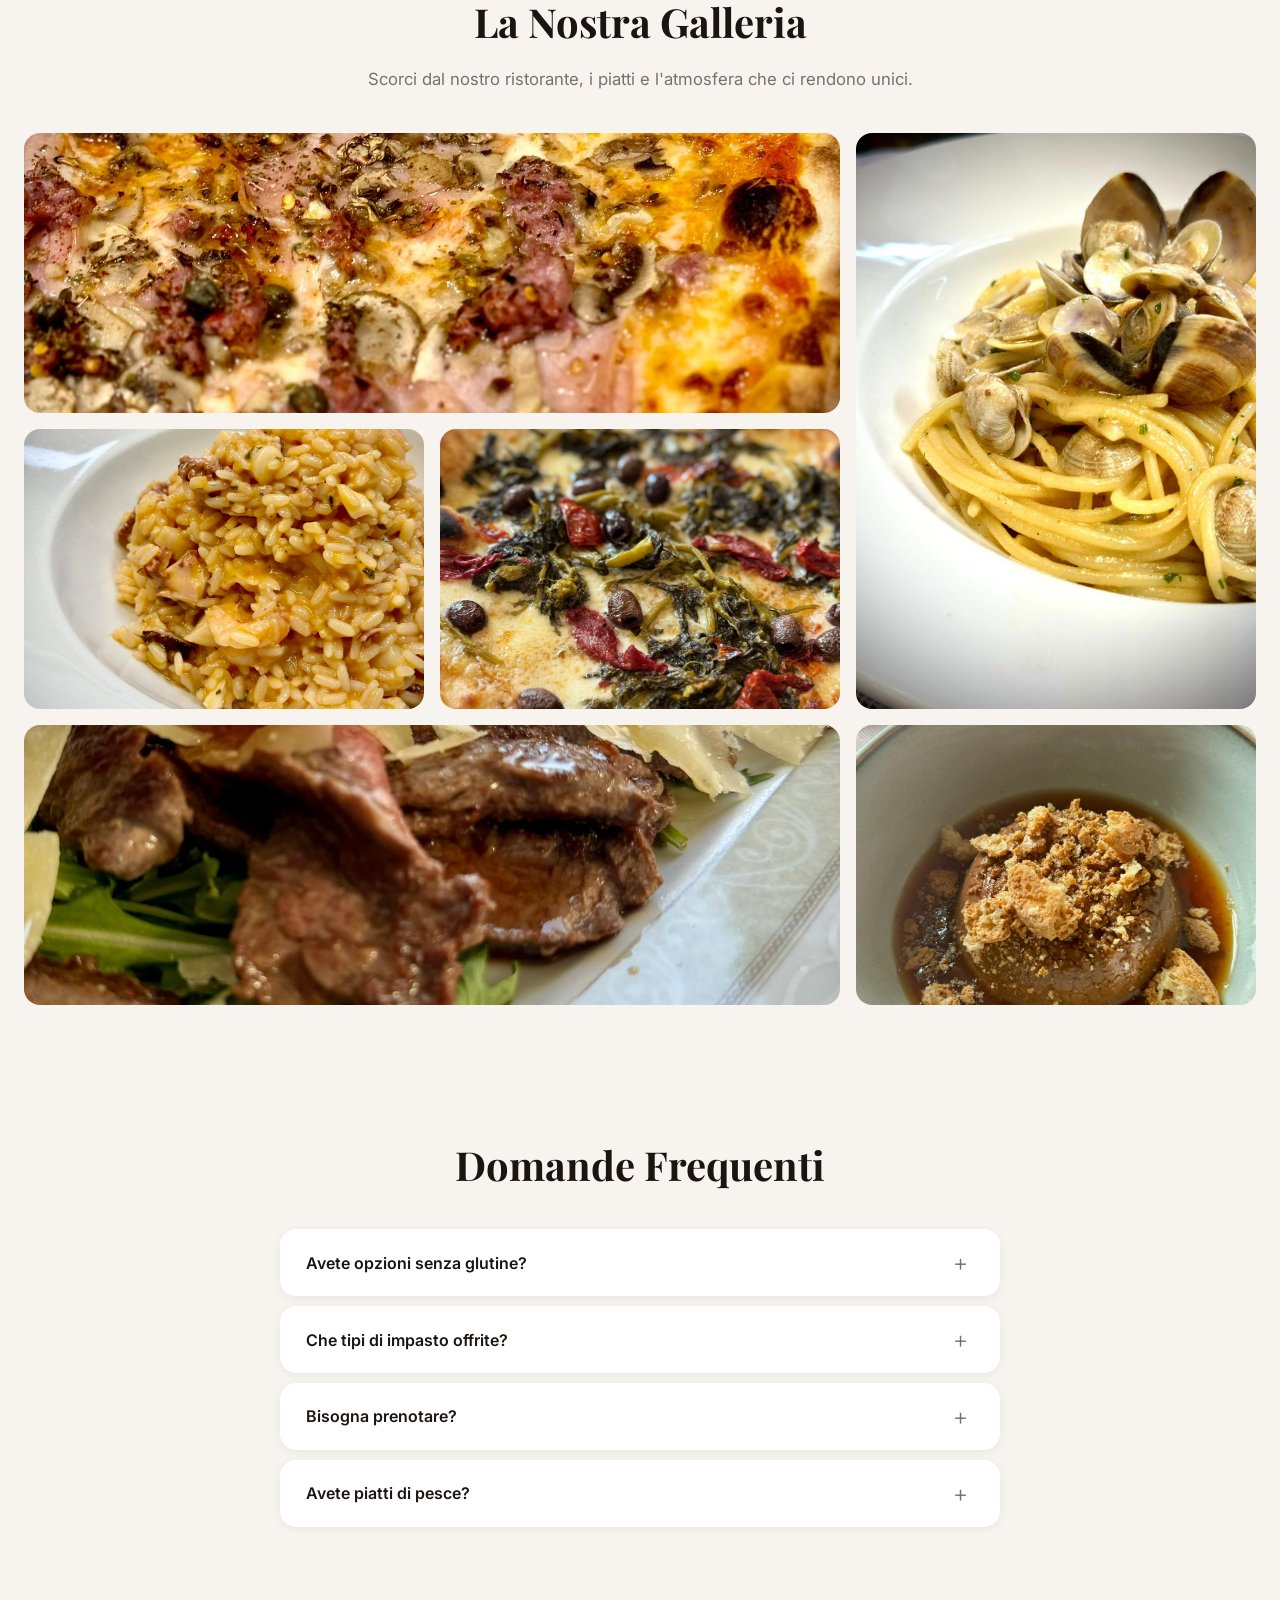
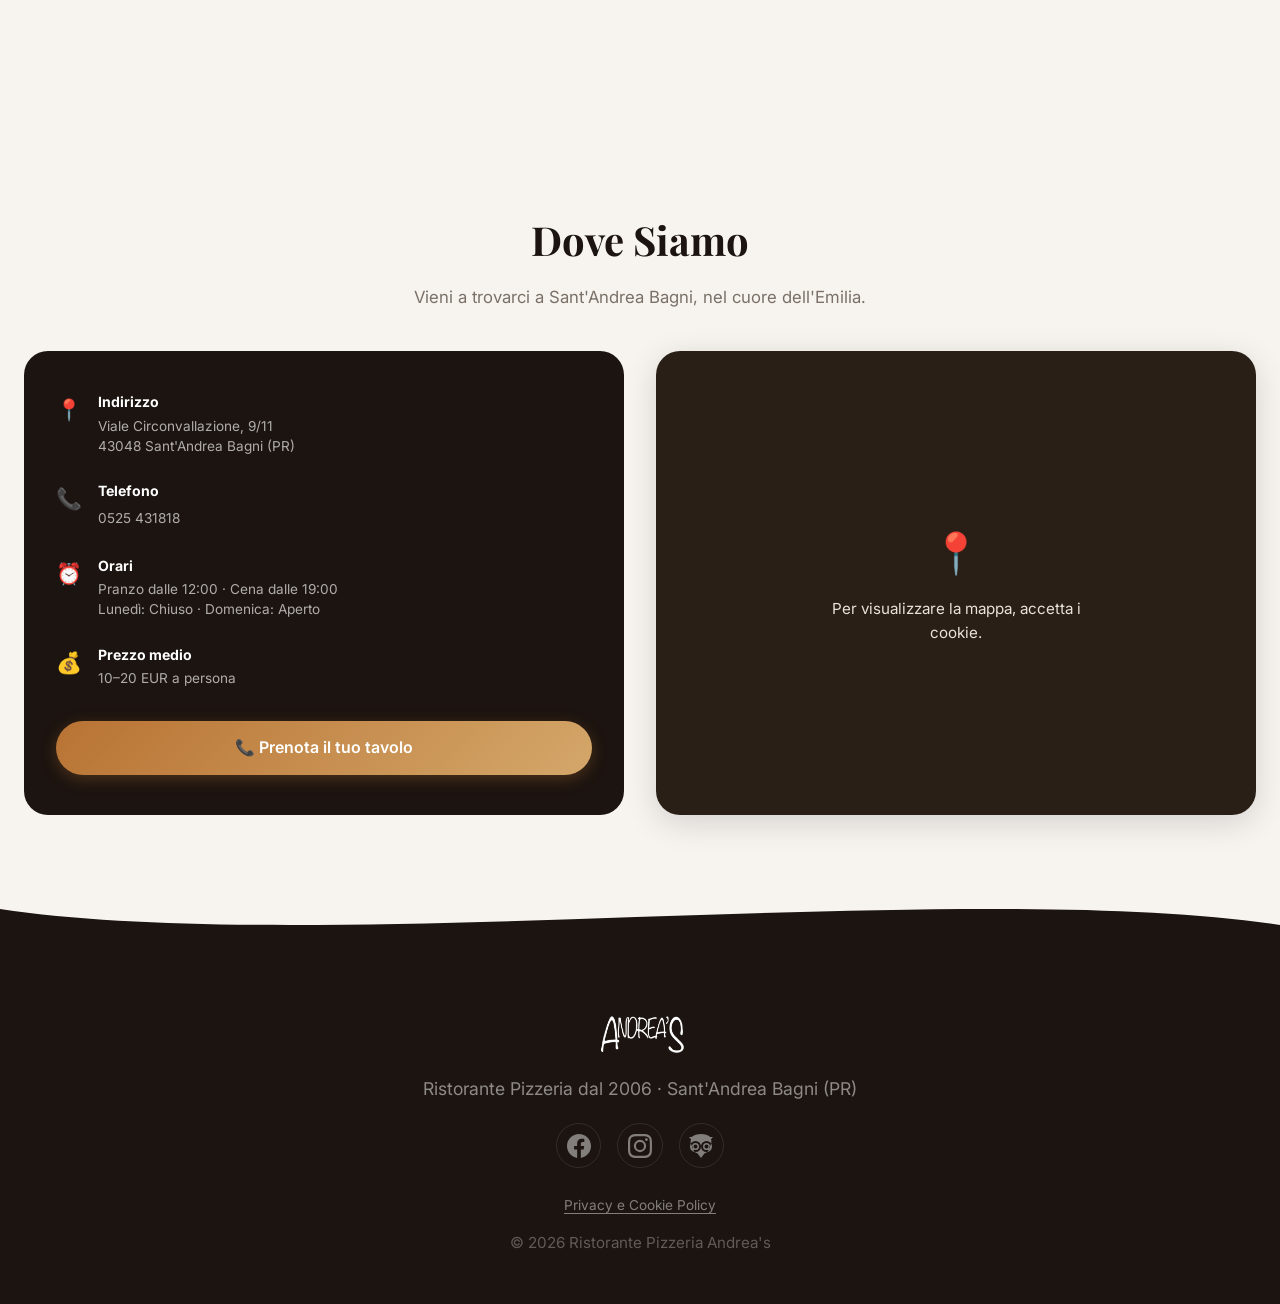
==== commit 37c9f1e6: "Fix domain: replace .it with .com in canonical, OG, and JSON-LD" ====
--- a/index.html
+++ b/index.html
@@ -5,15 +5,16 @@
   <meta name="viewport" content="width=device-width, initial-scale=1.0">
   <title>Ristorante Pizzeria Andrea's – Sant'Andrea Bagni</title>
   <meta name="description" content="Ristorante Pizzeria Andrea's a Sant'Andrea Bagni (PR). Pizza sottile e croccante, pesce fresco, kamut, integrale, senza glutine. Prenota il tuo tavolo.">
-  <link rel="canonical" href="https://www.ristorantepizzeriaandreas.it/">
+  <link rel="canonical" href="https://www.ristorantepizzeriaandreas.com/">
   <meta name="theme-color" content="#B87333">
-  <link rel="icon" href="data:image/svg+xml,<svg xmlns='http://www.w3.org/2000/svg' viewBox='0 0 100 100'><text y='.9em' font-size='90'>🍕</text></svg>">
+  <link rel="icon" type="image/png" href="images/logo.png">
+  <link rel="apple-touch-icon" href="images/logo.png">
 
   <!-- Open Graph -->
   <meta property="og:title" content="Ristorante Pizzeria Andrea's – Sant'Andrea Bagni">
   <meta property="og:description" content="Pizza sottile e croccante, pesce fresco e la passione di oltre vent'anni. Prenota il tuo tavolo!">
   <meta property="og:image" content="https://images.unsplash.com/photo-1513104890138-7c749659a591?w=1200&q=80&auto=format&fit=crop">
-  <meta property="og:url" content="https://www.ristorantepizzeriaandreas.it/">
+  <meta property="og:url" content="https://www.ristorantepizzeriaandreas.com/">
   <meta property="og:type" content="restaurant">
 
   <!-- Preload hero image -->
@@ -24,7 +25,9 @@
     "@context": "https://schema.org",
     "@type": "Restaurant",
     "name": "Ristorante Pizzeria Andrea's",
-    "url": "https://www.ristorantepizzeriaandreas.it",
+    "url": "https://www.ristorantepizzeriaandreas.com",
+    "logo": "https://www.ristorantepizzeriaandreas.com/images/logo.png",
+    "image": "https://www.ristorantepizzeriaandreas.com/images/logo.png",
     "telephone": "+390525431818",
     "address": {
       "@type": "PostalAddress",
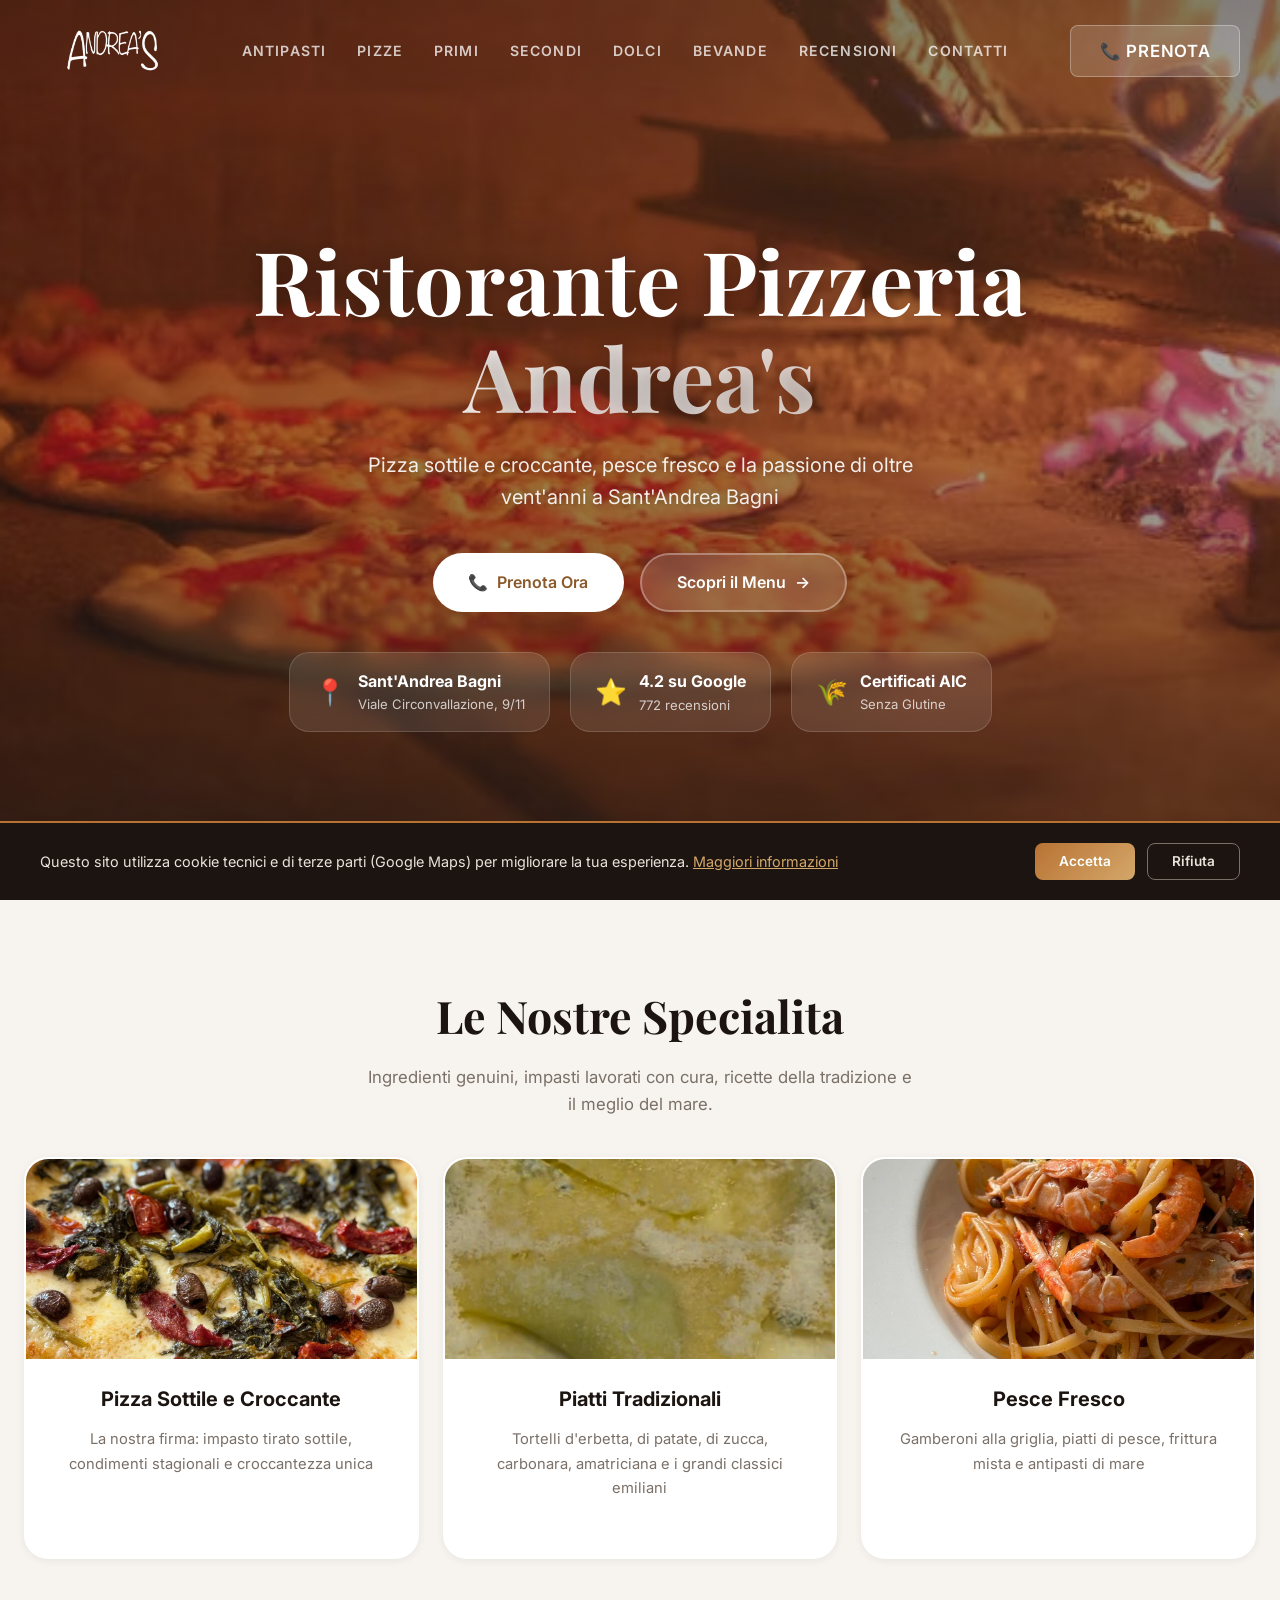
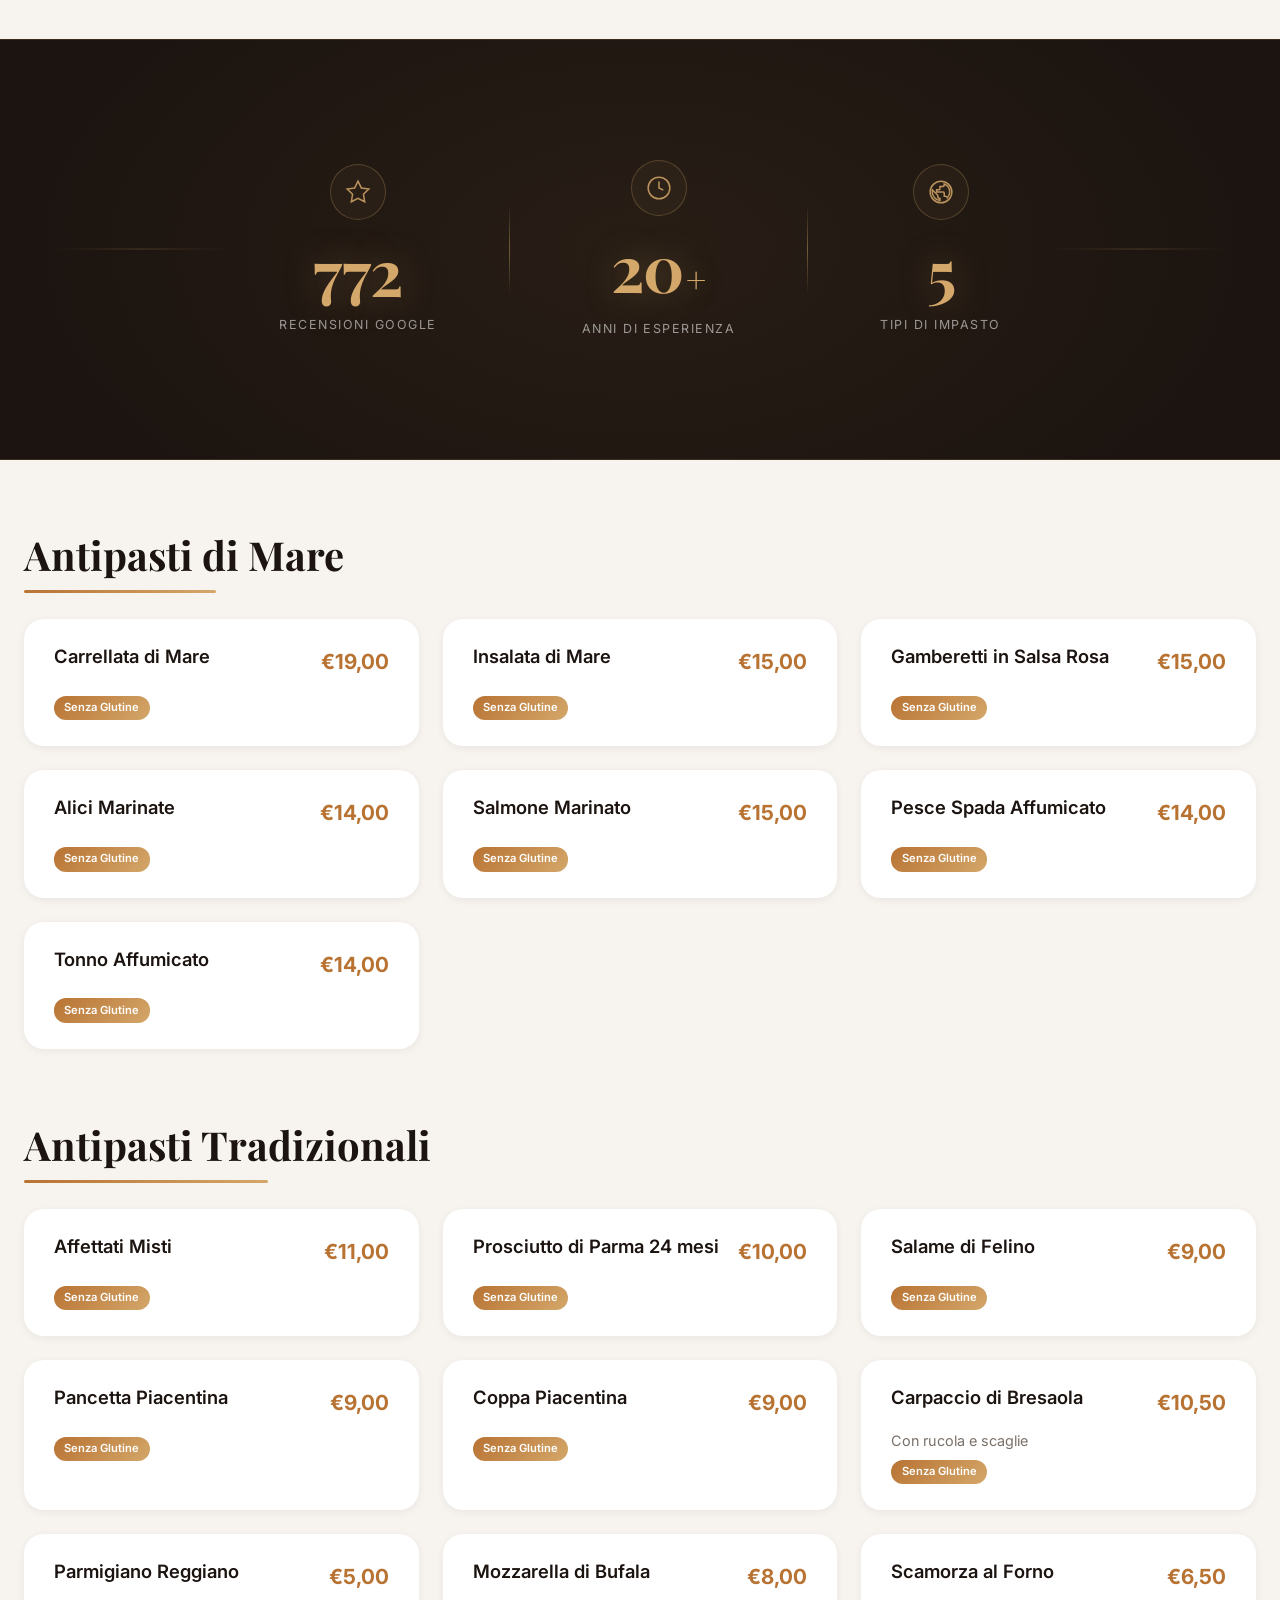
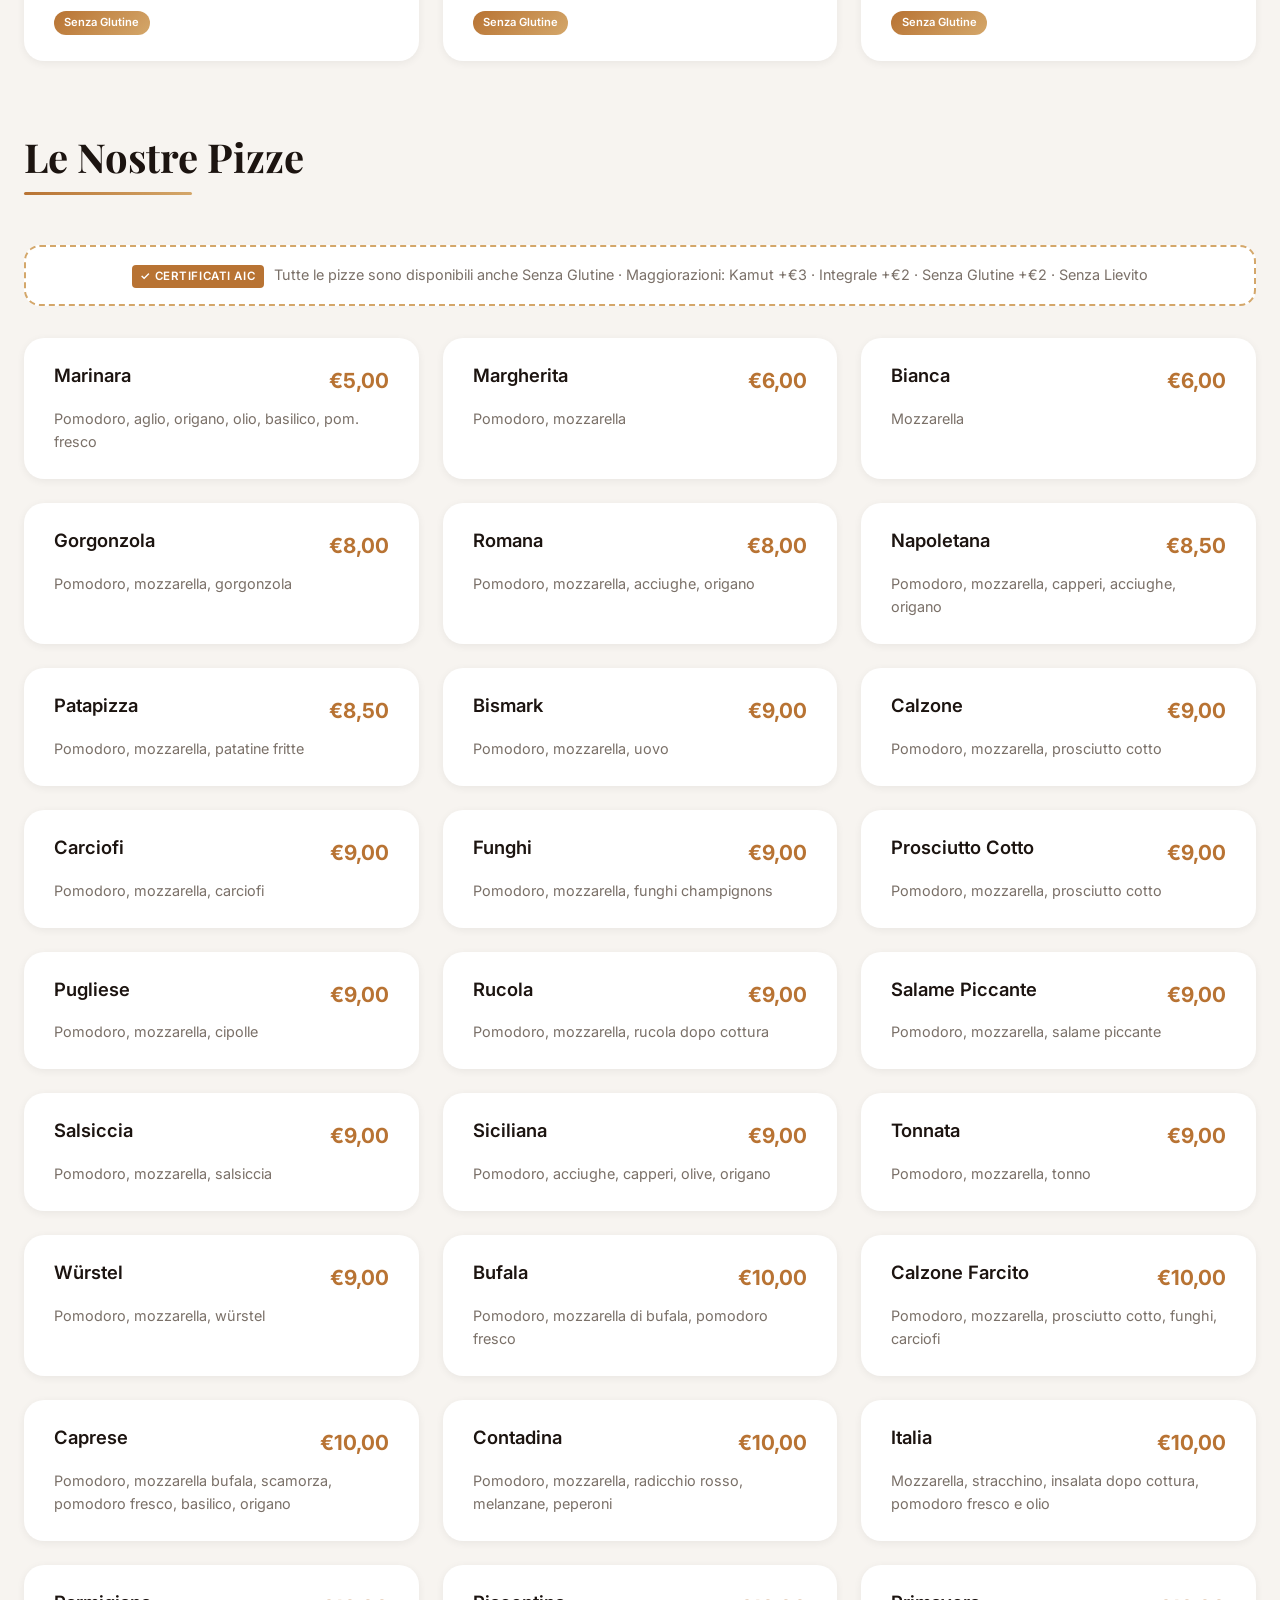
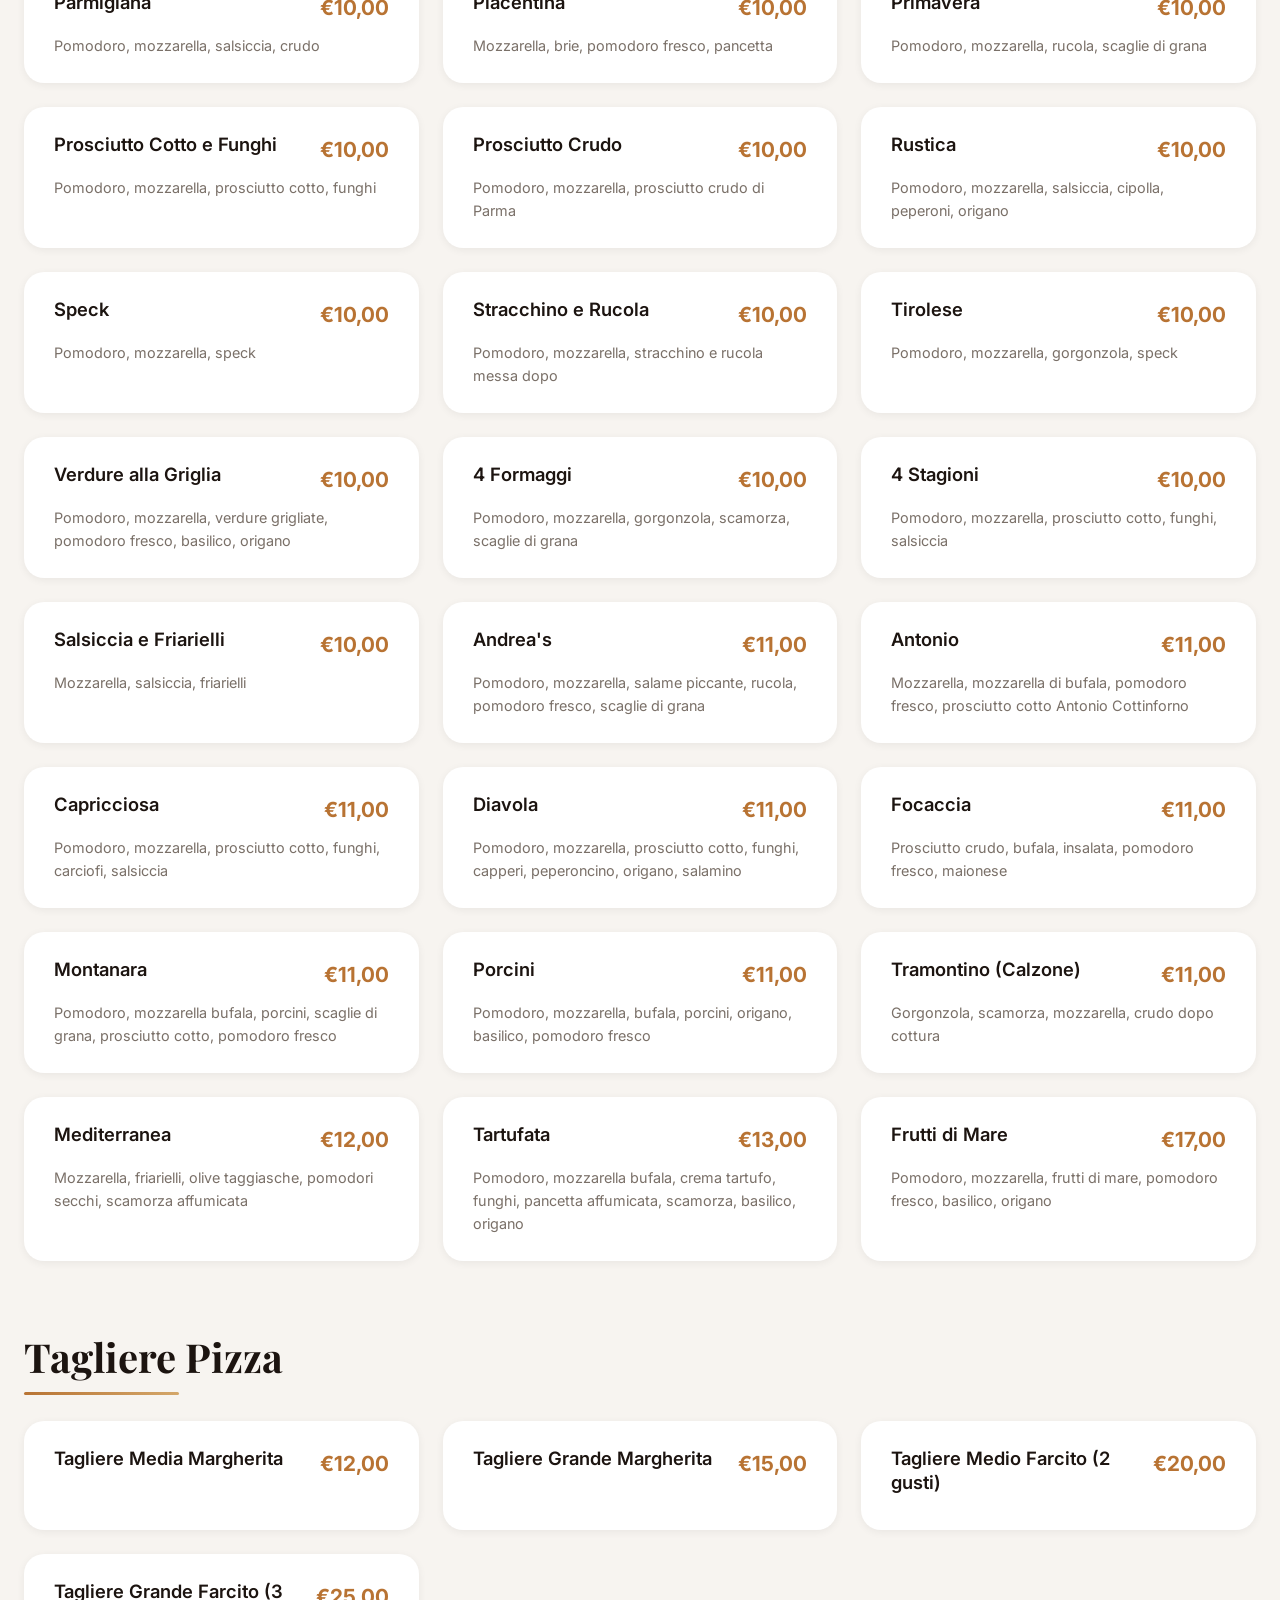
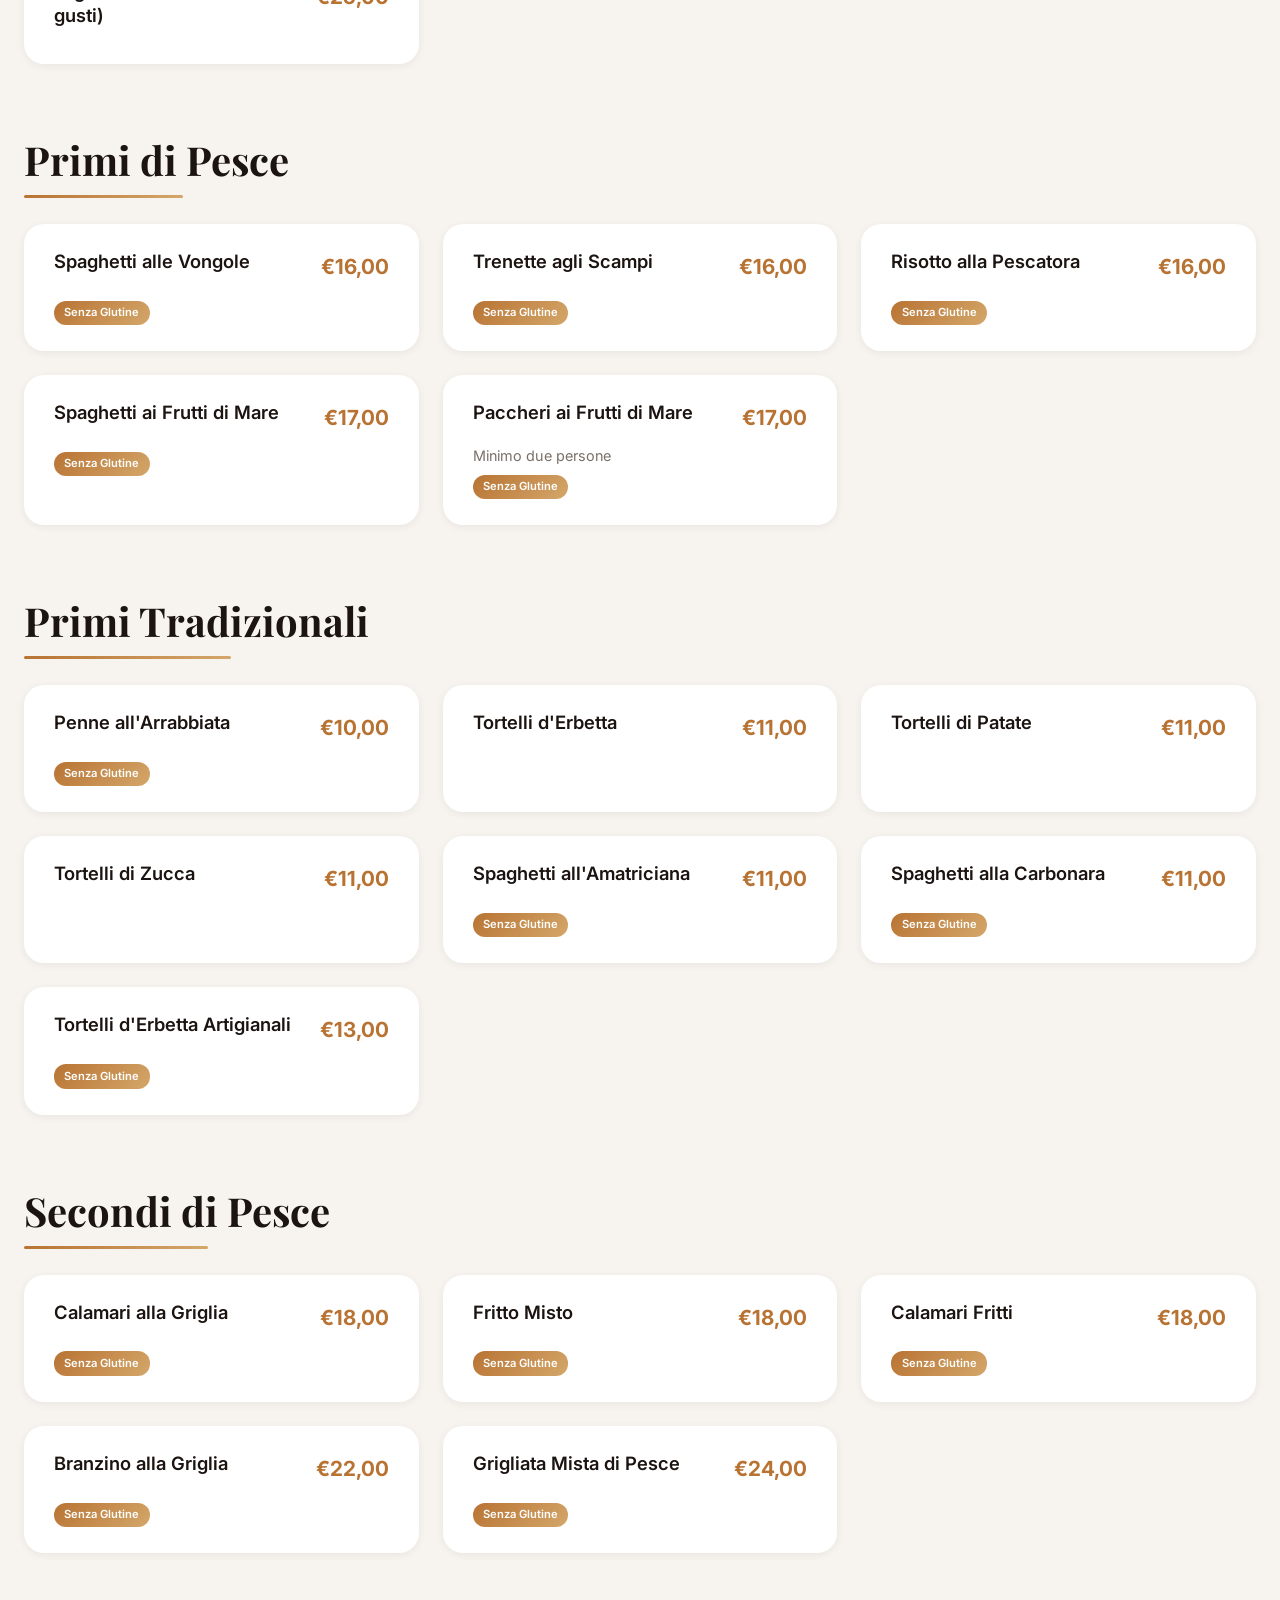
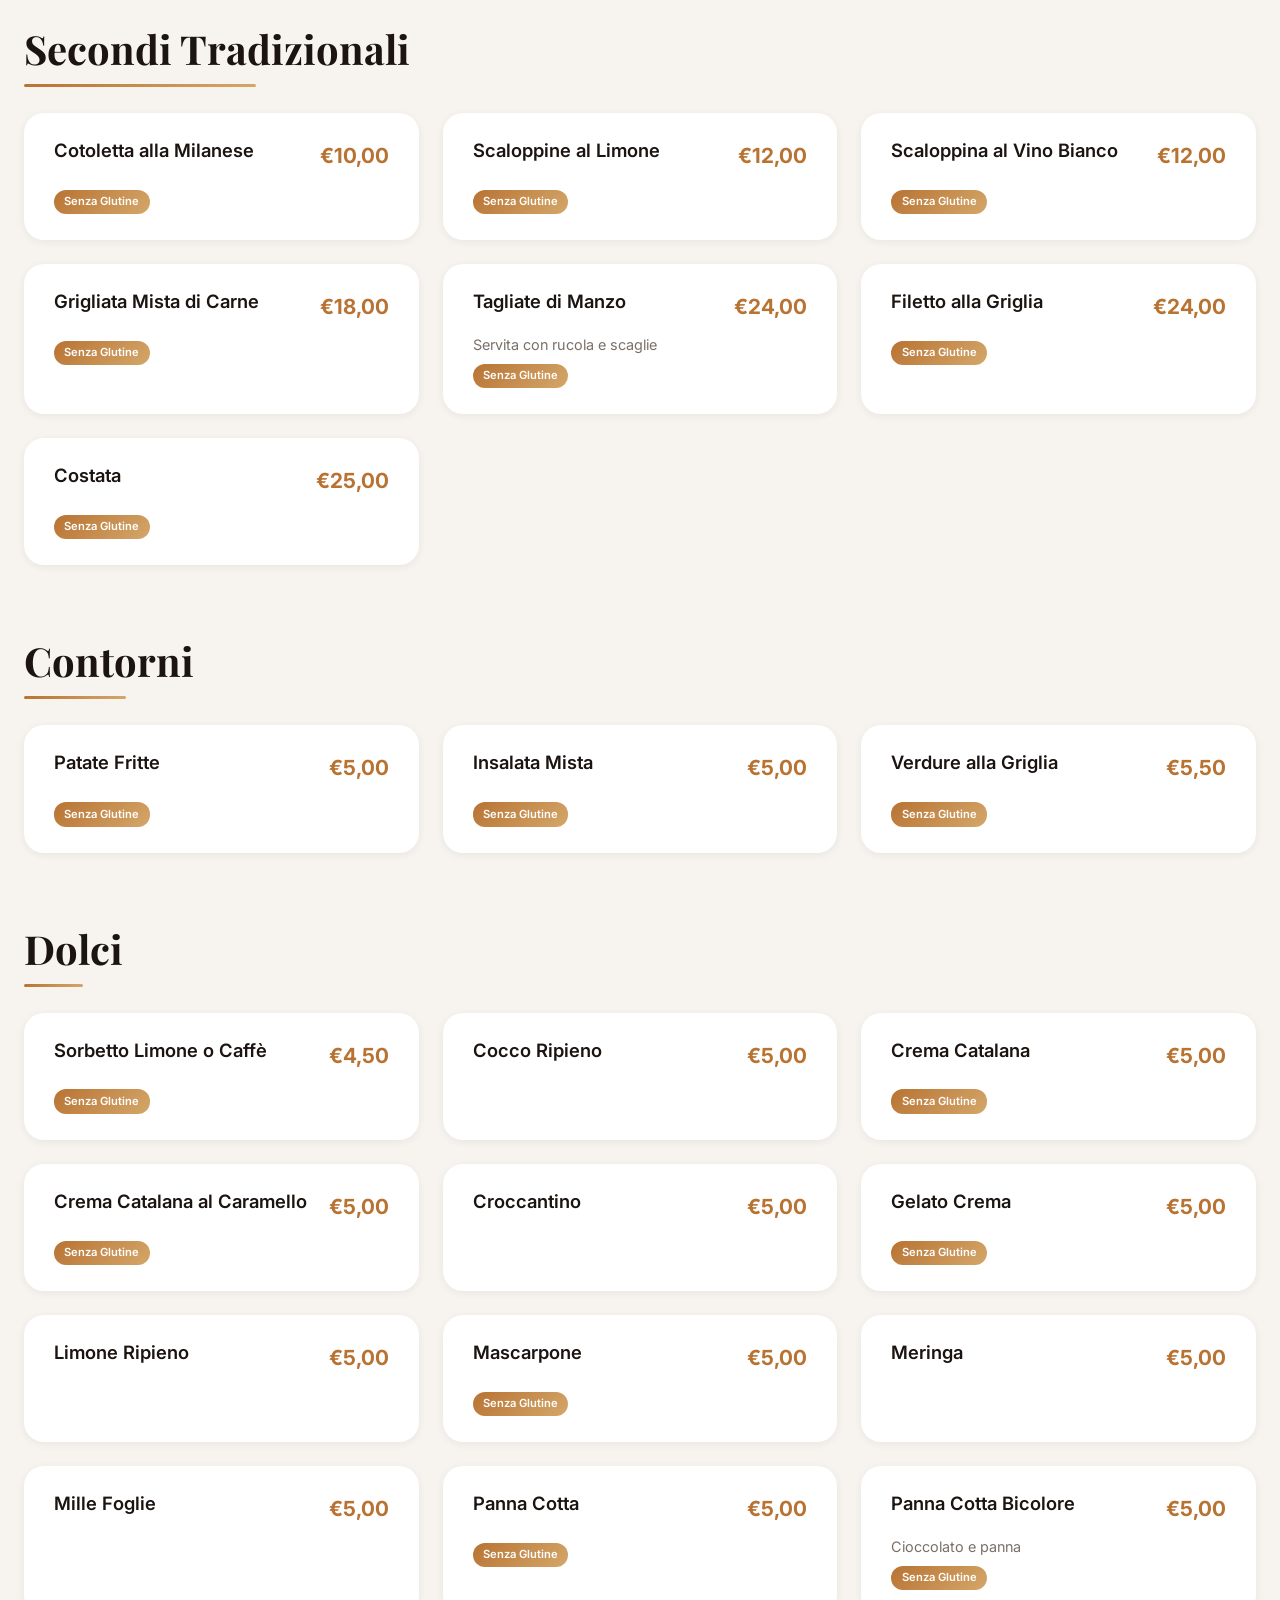
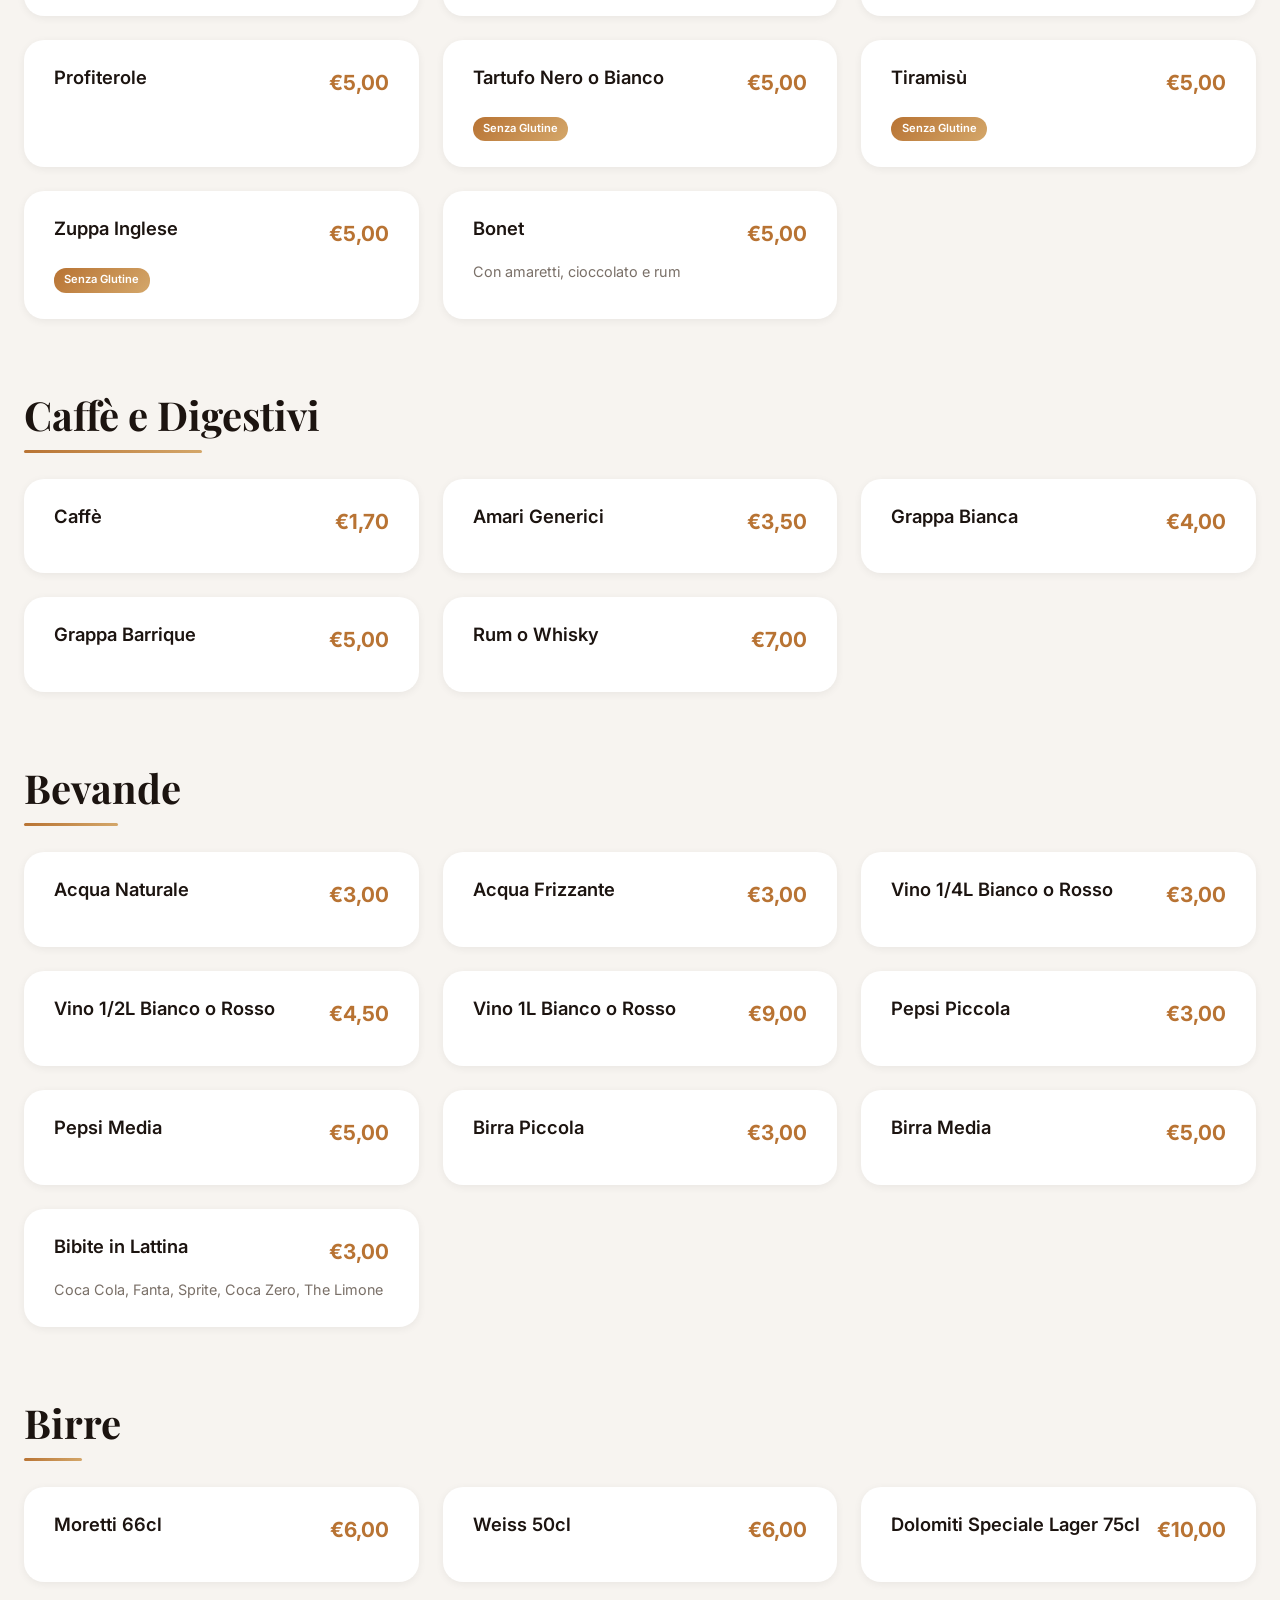
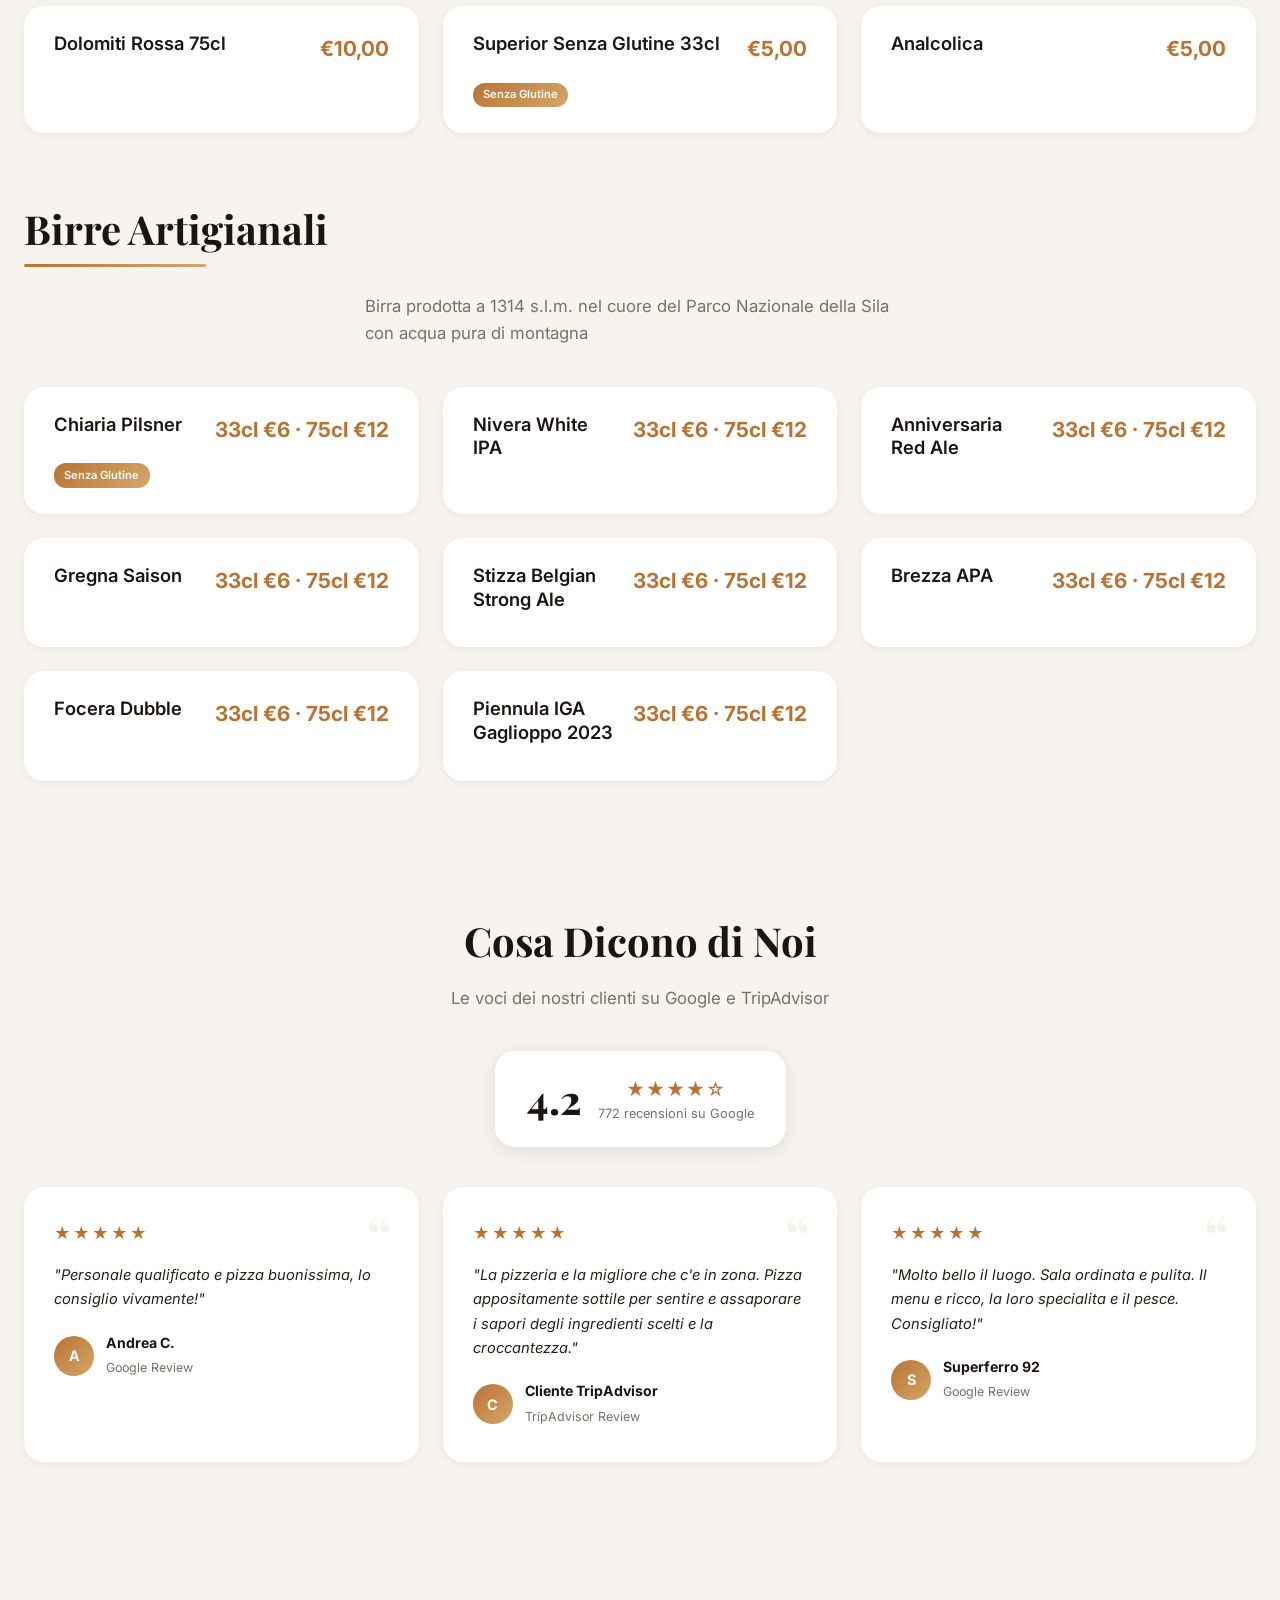
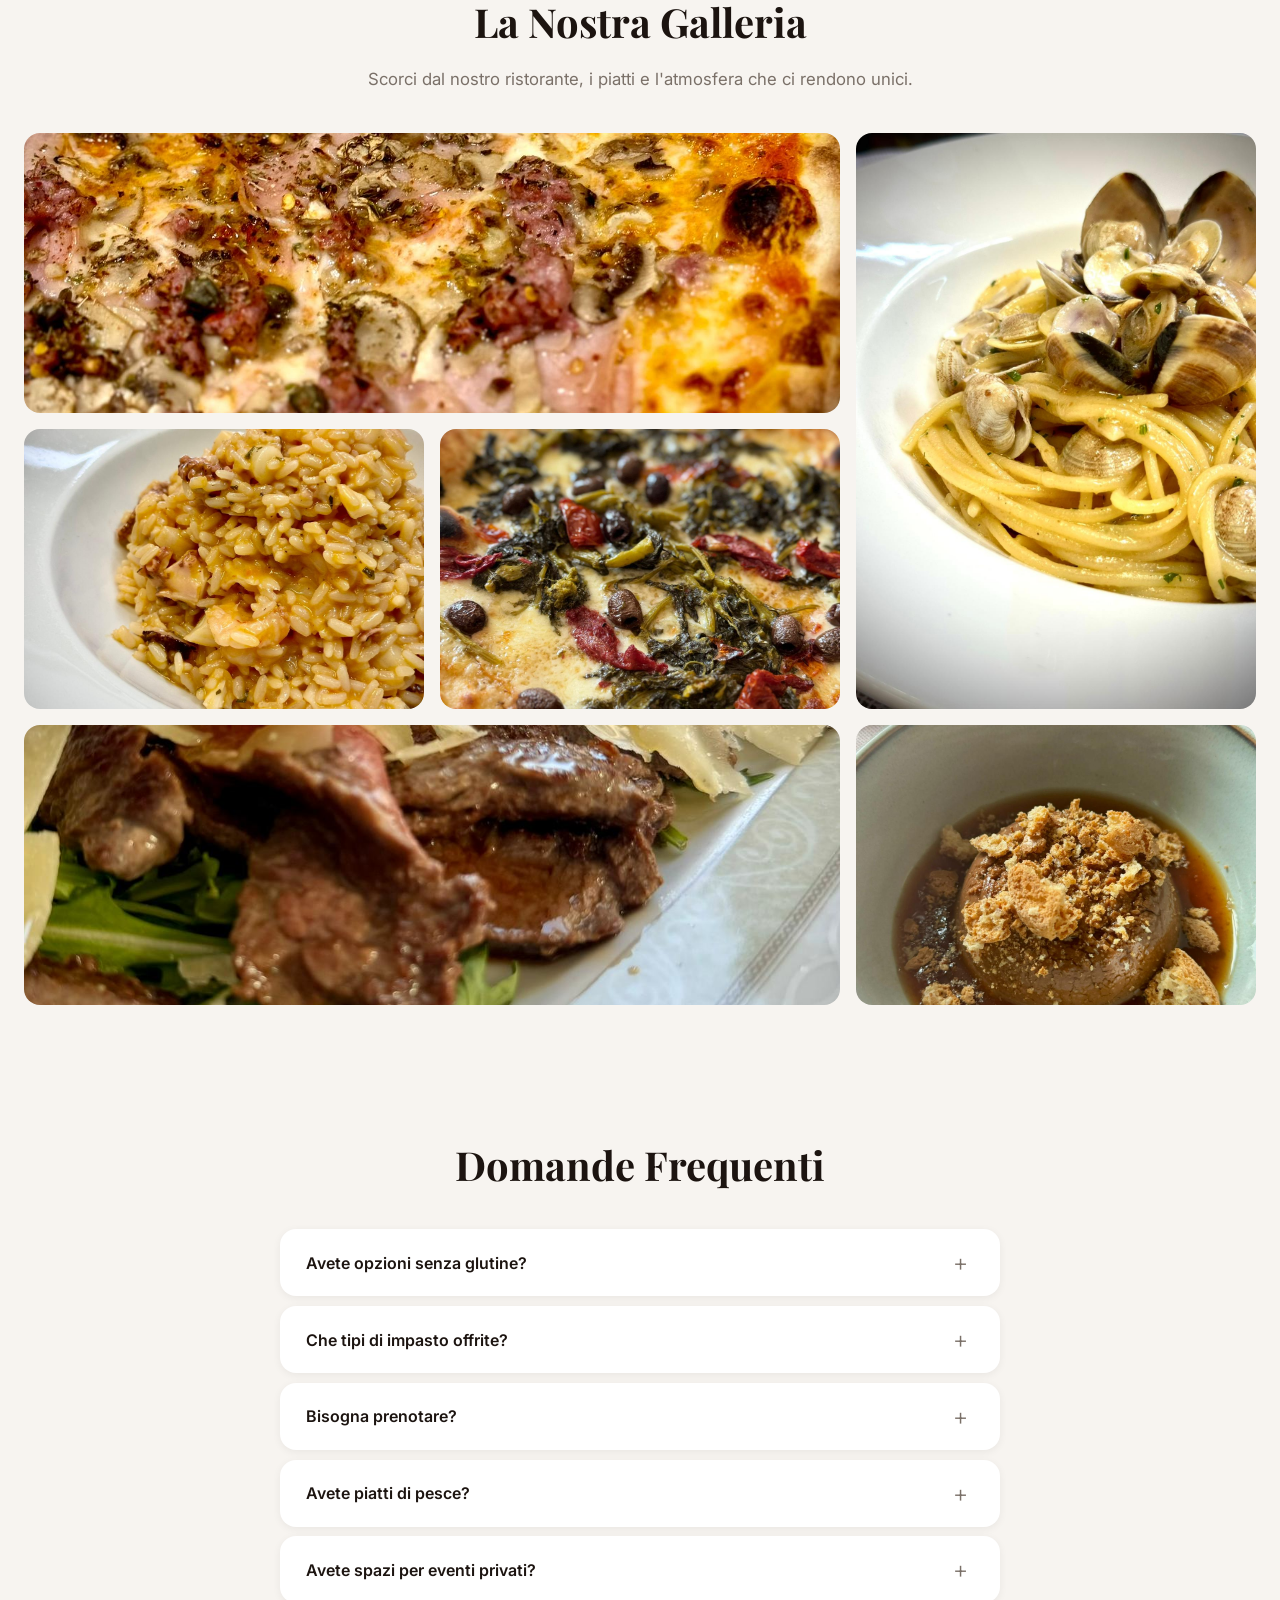
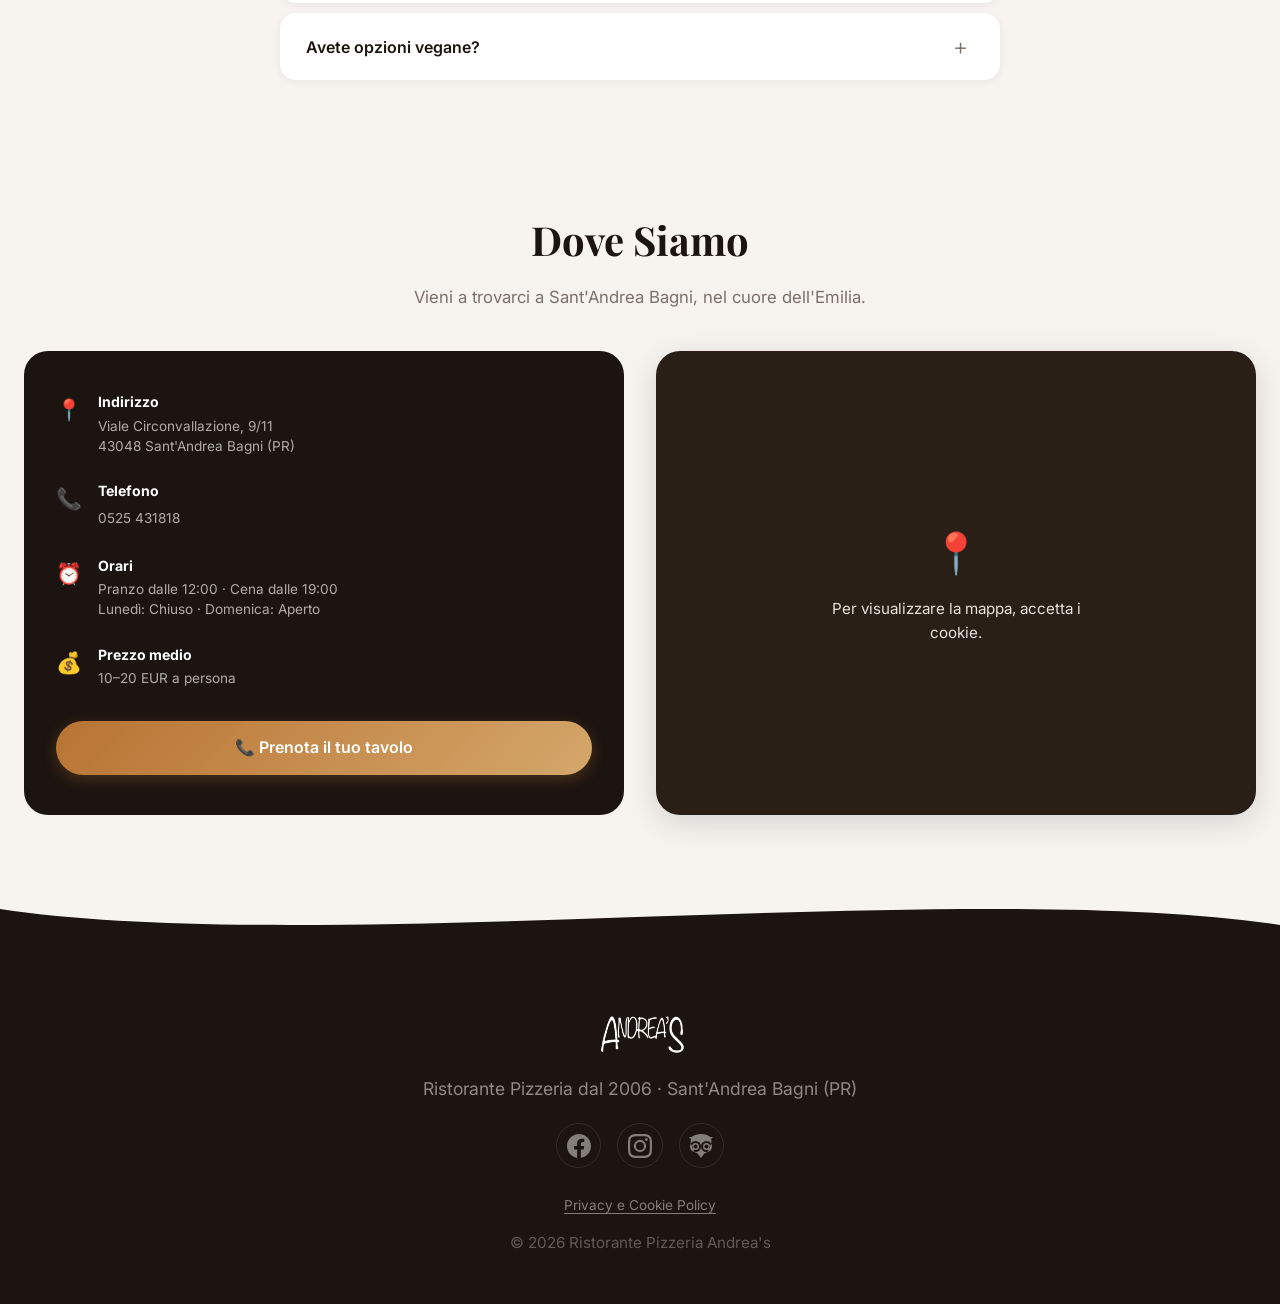
==== commit 32eabe51: "Add proper square favicon (512px) and favicon.ico for Google search results" ====
--- a/index.html
+++ b/index.html
@@ -7,8 +7,9 @@
   <meta name="description" content="Ristorante Pizzeria Andrea's a Sant'Andrea Bagni (PR). Pizza sottile e croccante, pesce fresco, kamut, integrale, senza glutine. Prenota il tuo tavolo.">
   <link rel="canonical" href="https://www.ristorantepizzeriaandreas.com/">
   <meta name="theme-color" content="#B87333">
-  <link rel="icon" type="image/png" href="images/logo.png">
-  <link rel="apple-touch-icon" href="images/logo.png">
+  <link rel="icon" type="image/x-icon" href="favicon.ico">
+  <link rel="icon" type="image/png" sizes="512x512" href="images/favicon-512.png">
+  <link rel="apple-touch-icon" href="images/favicon-512.png">
 
   <!-- Open Graph -->
   <meta property="og:title" content="Ristorante Pizzeria Andrea's – Sant'Andrea Bagni">
